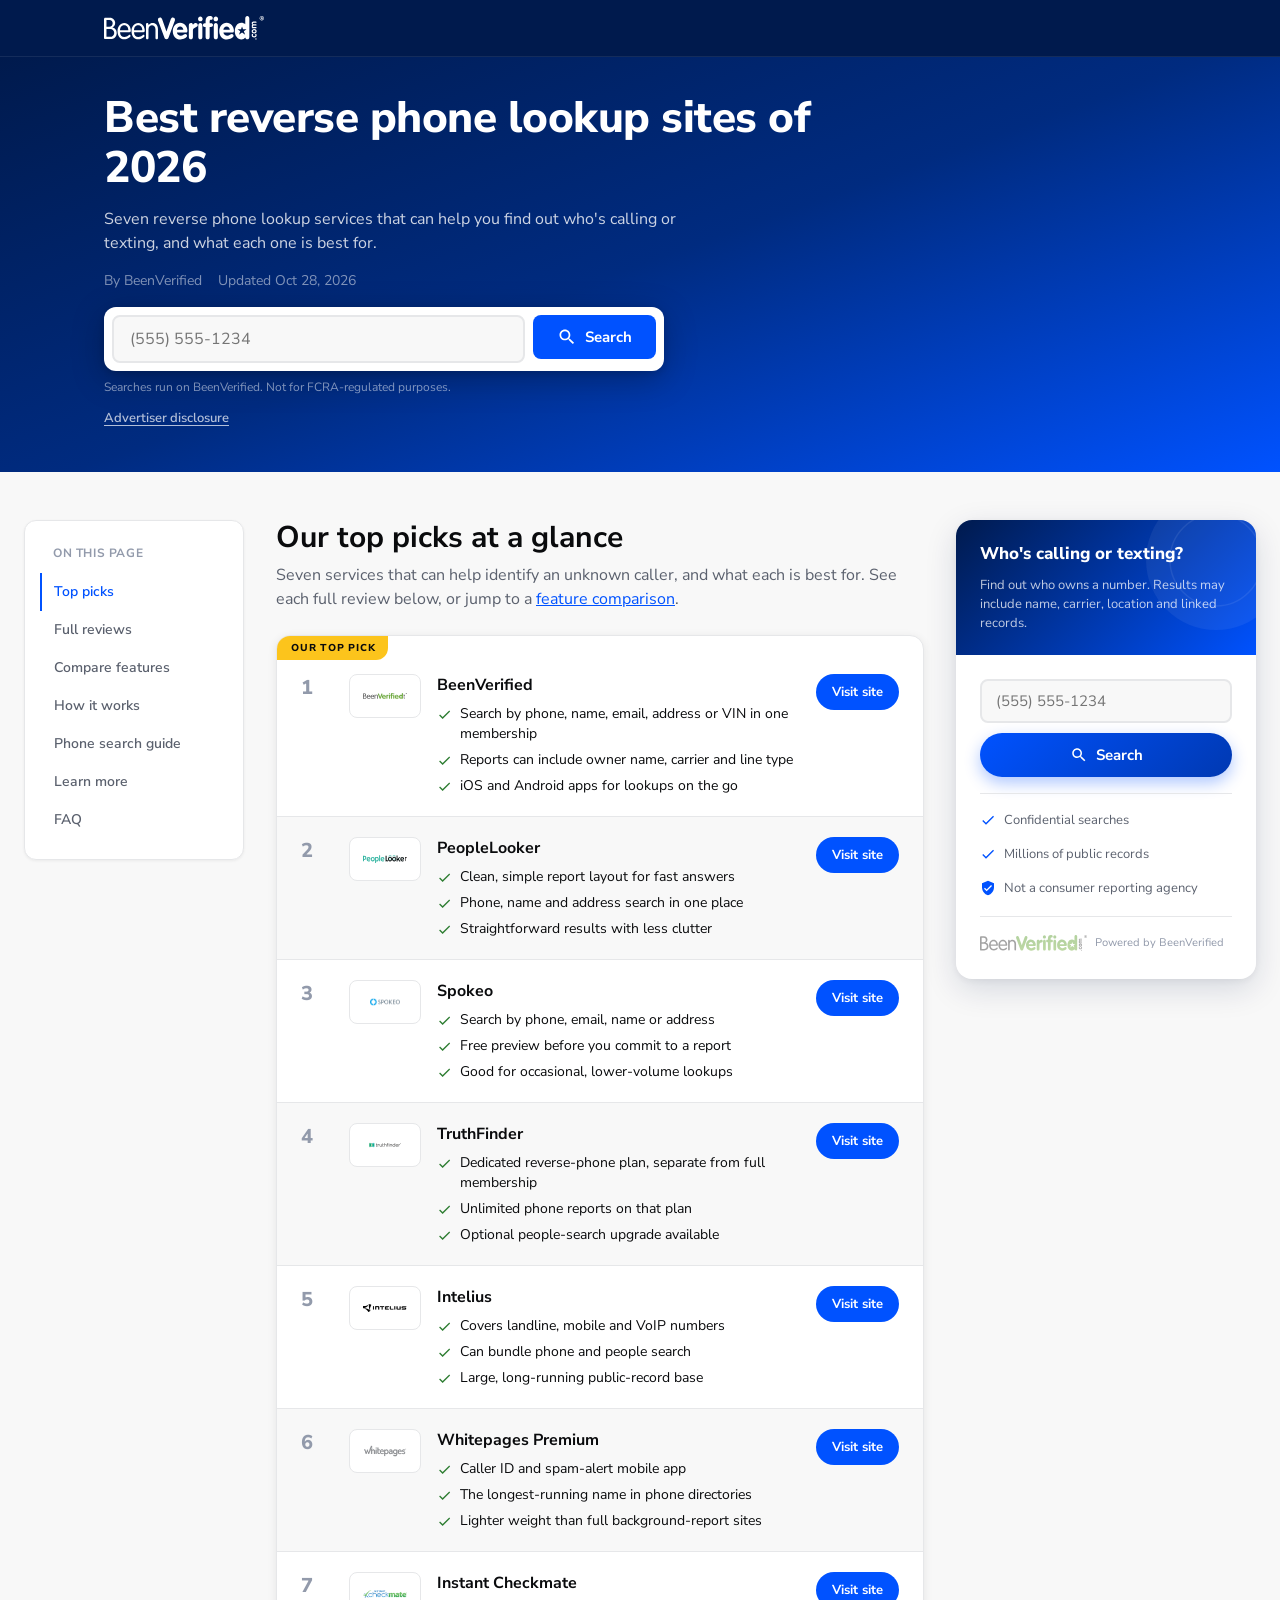
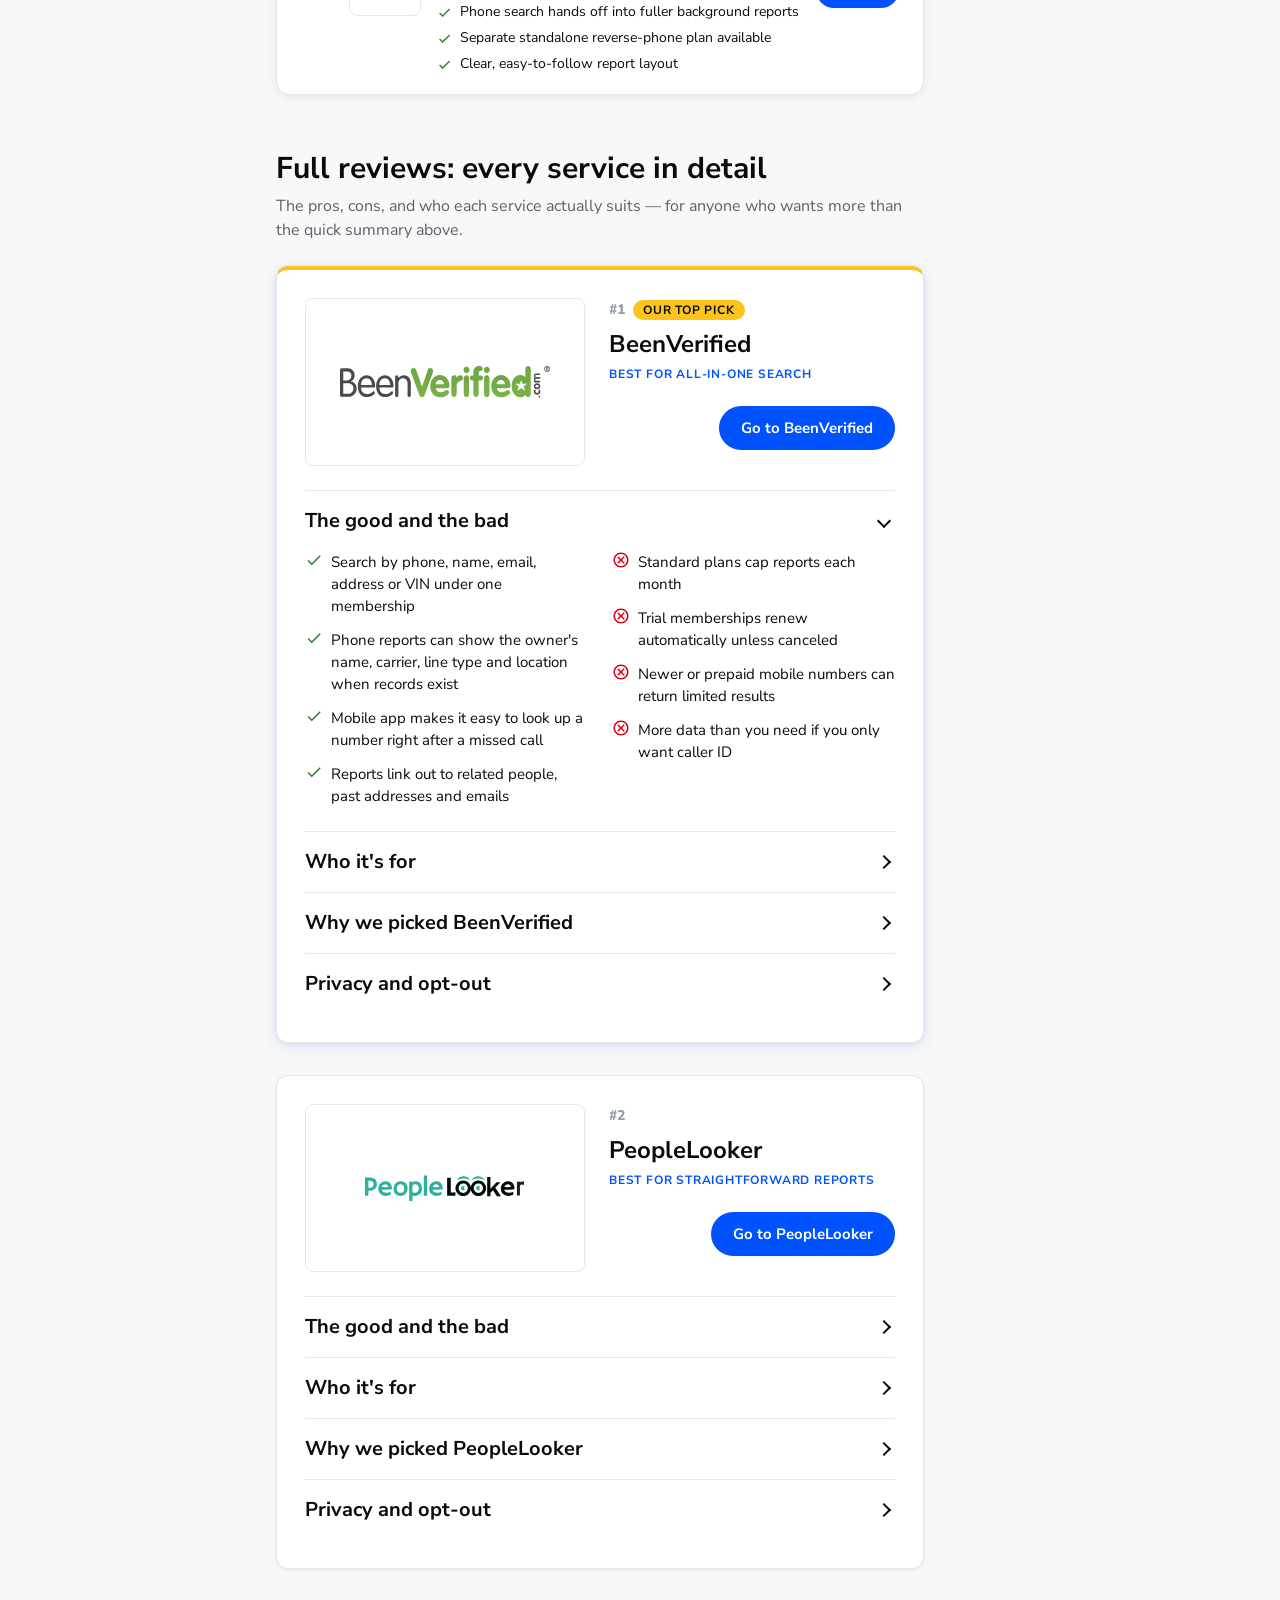
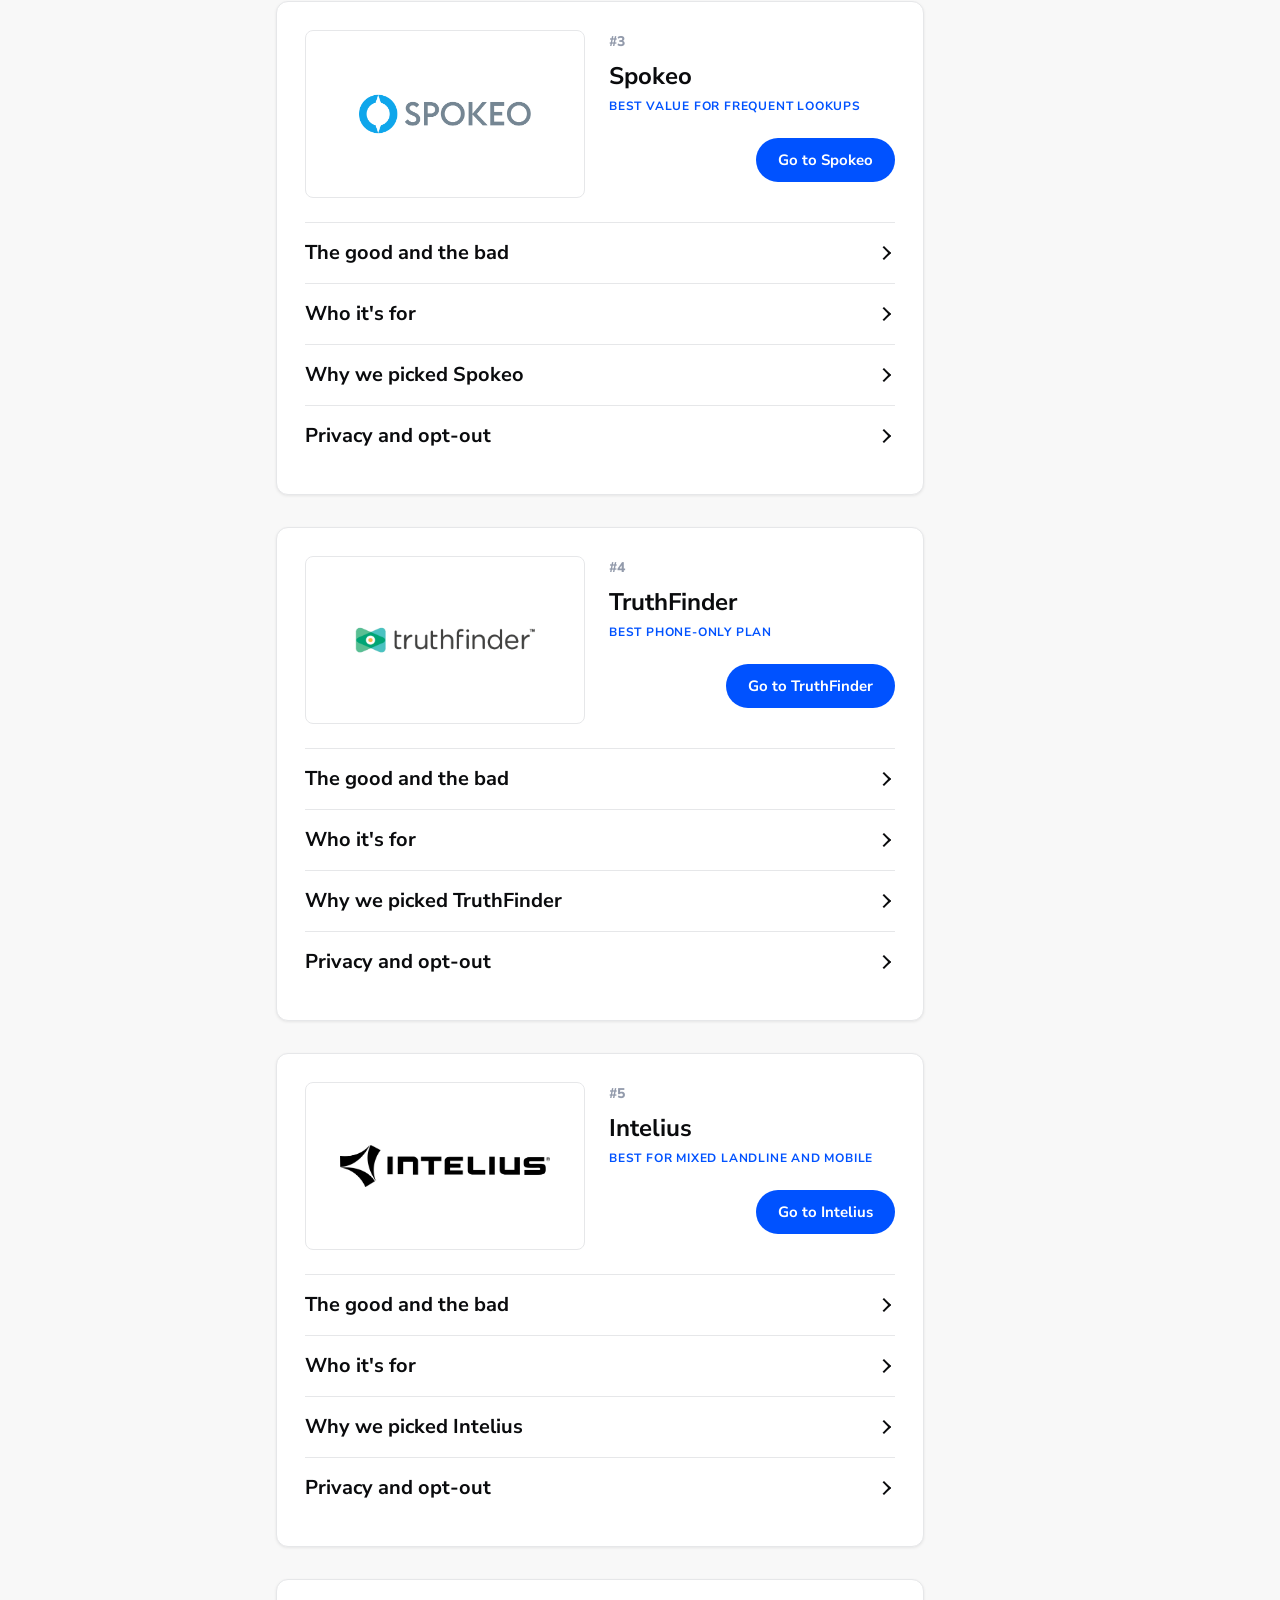
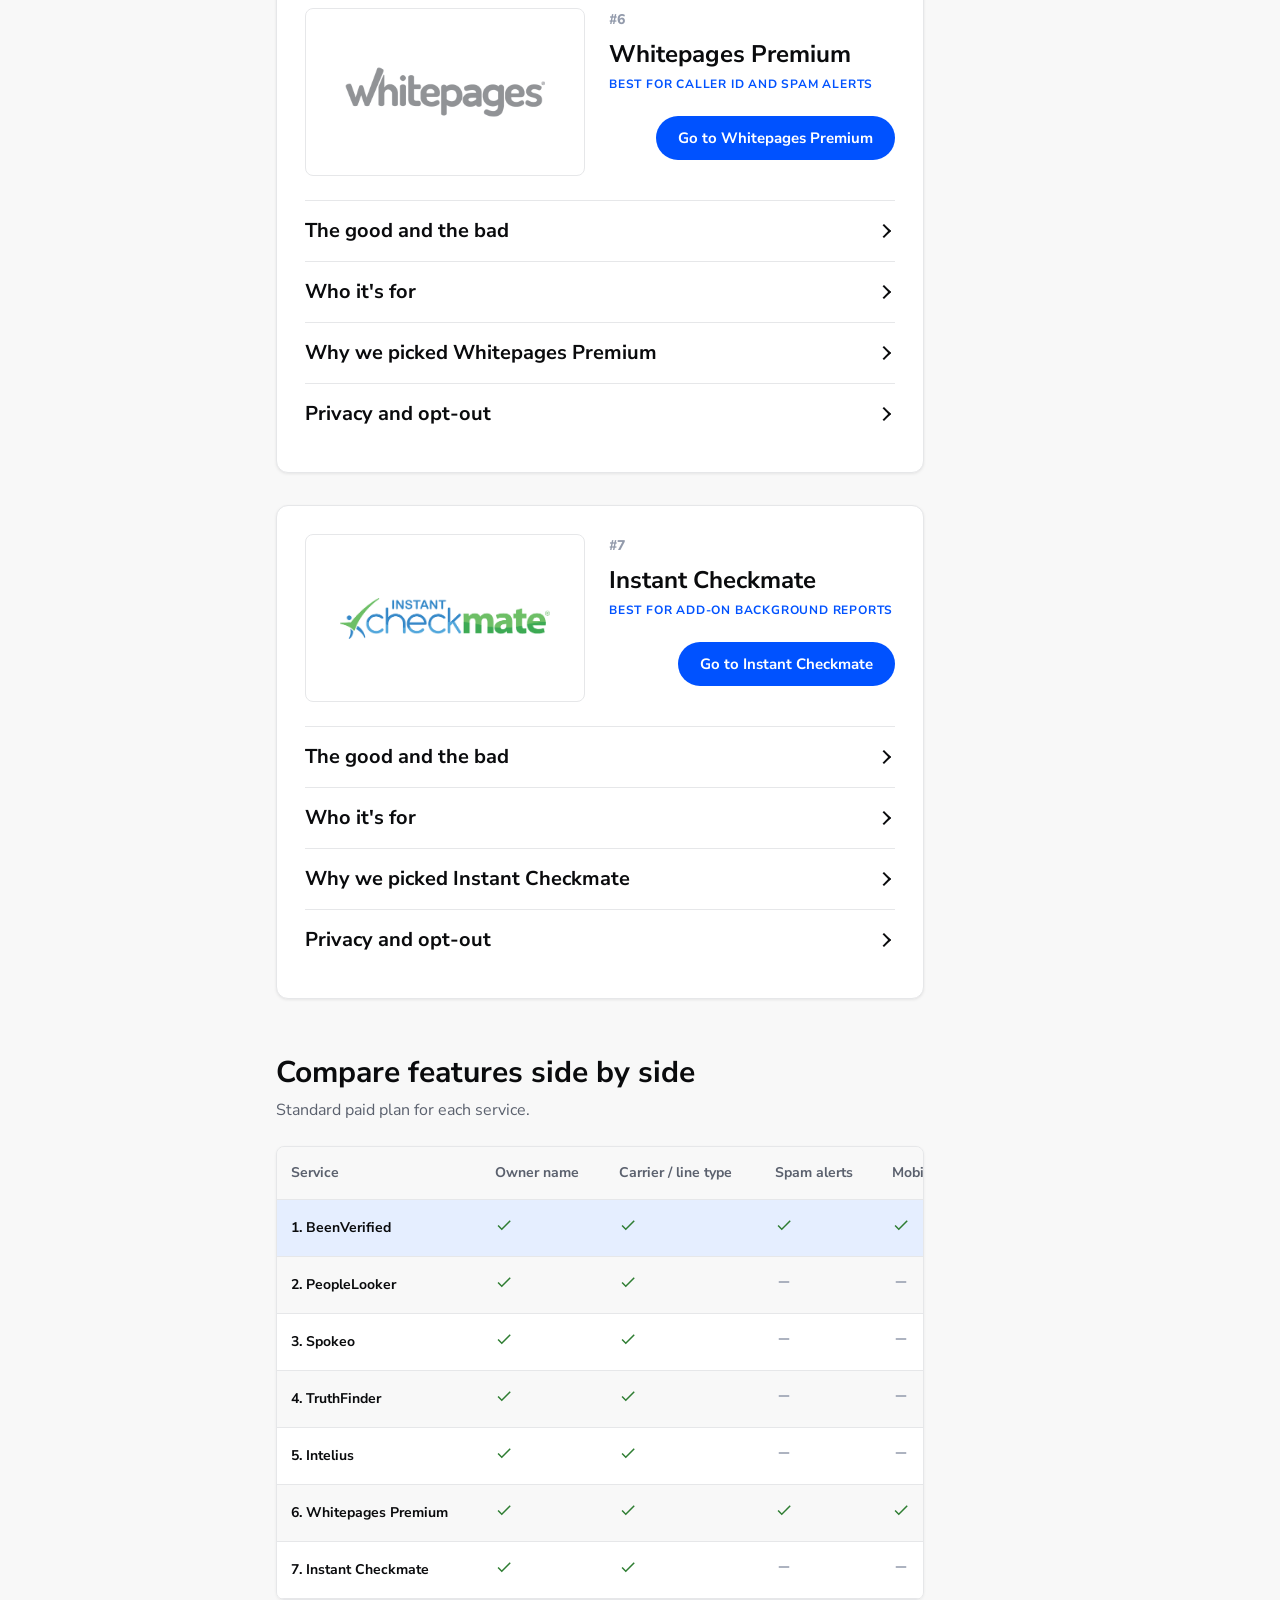
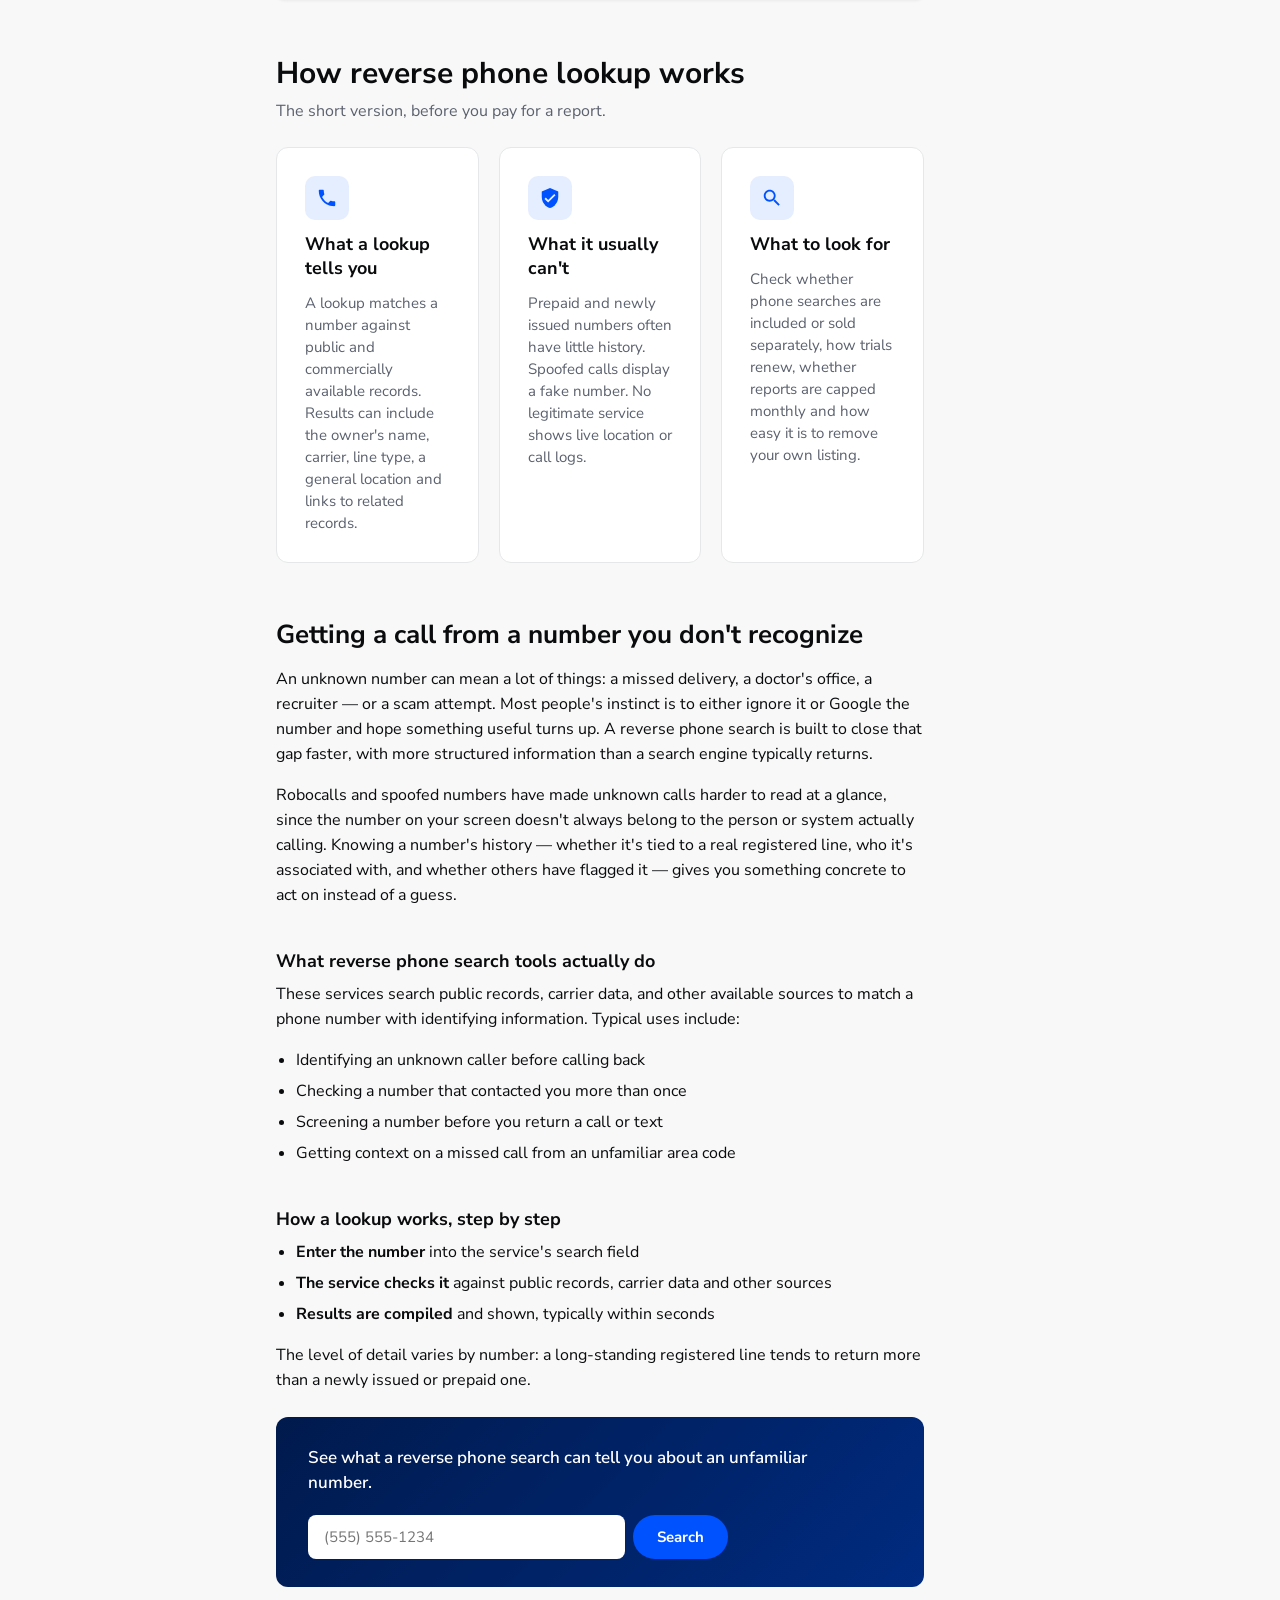
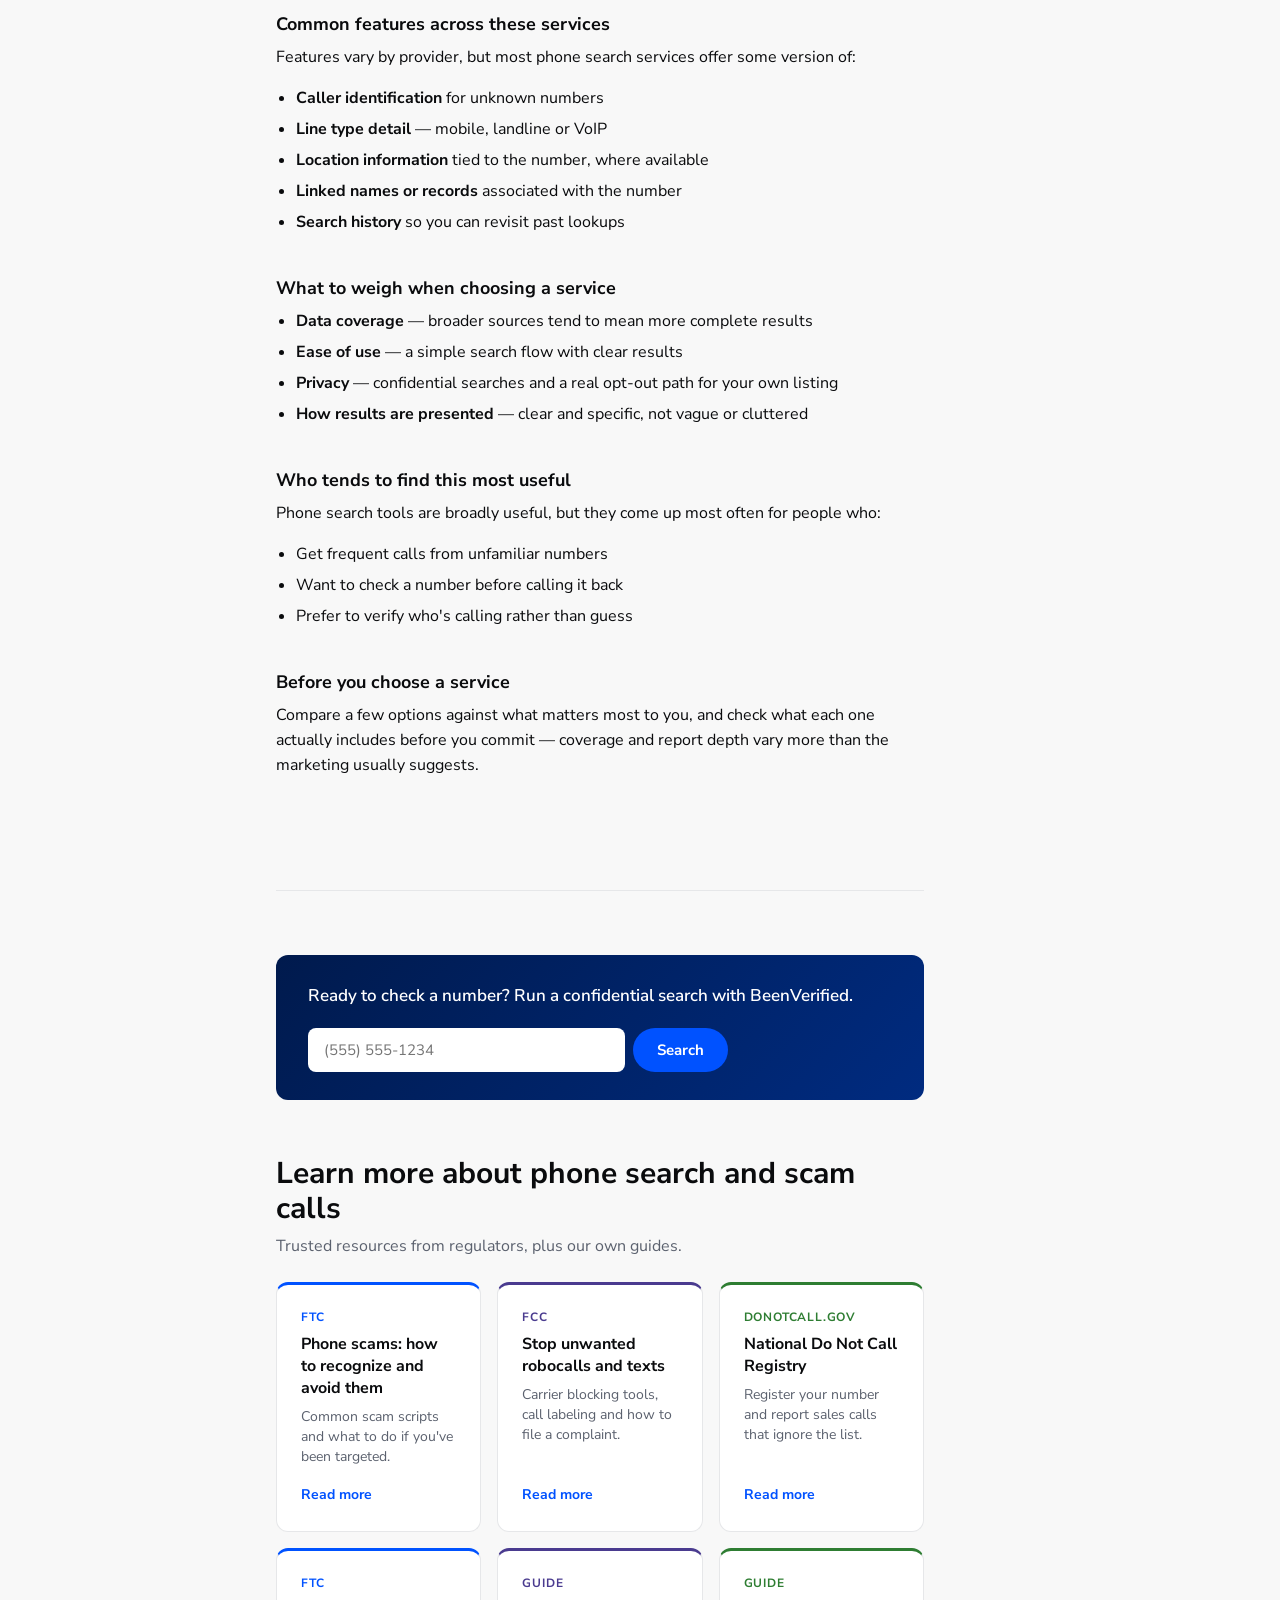
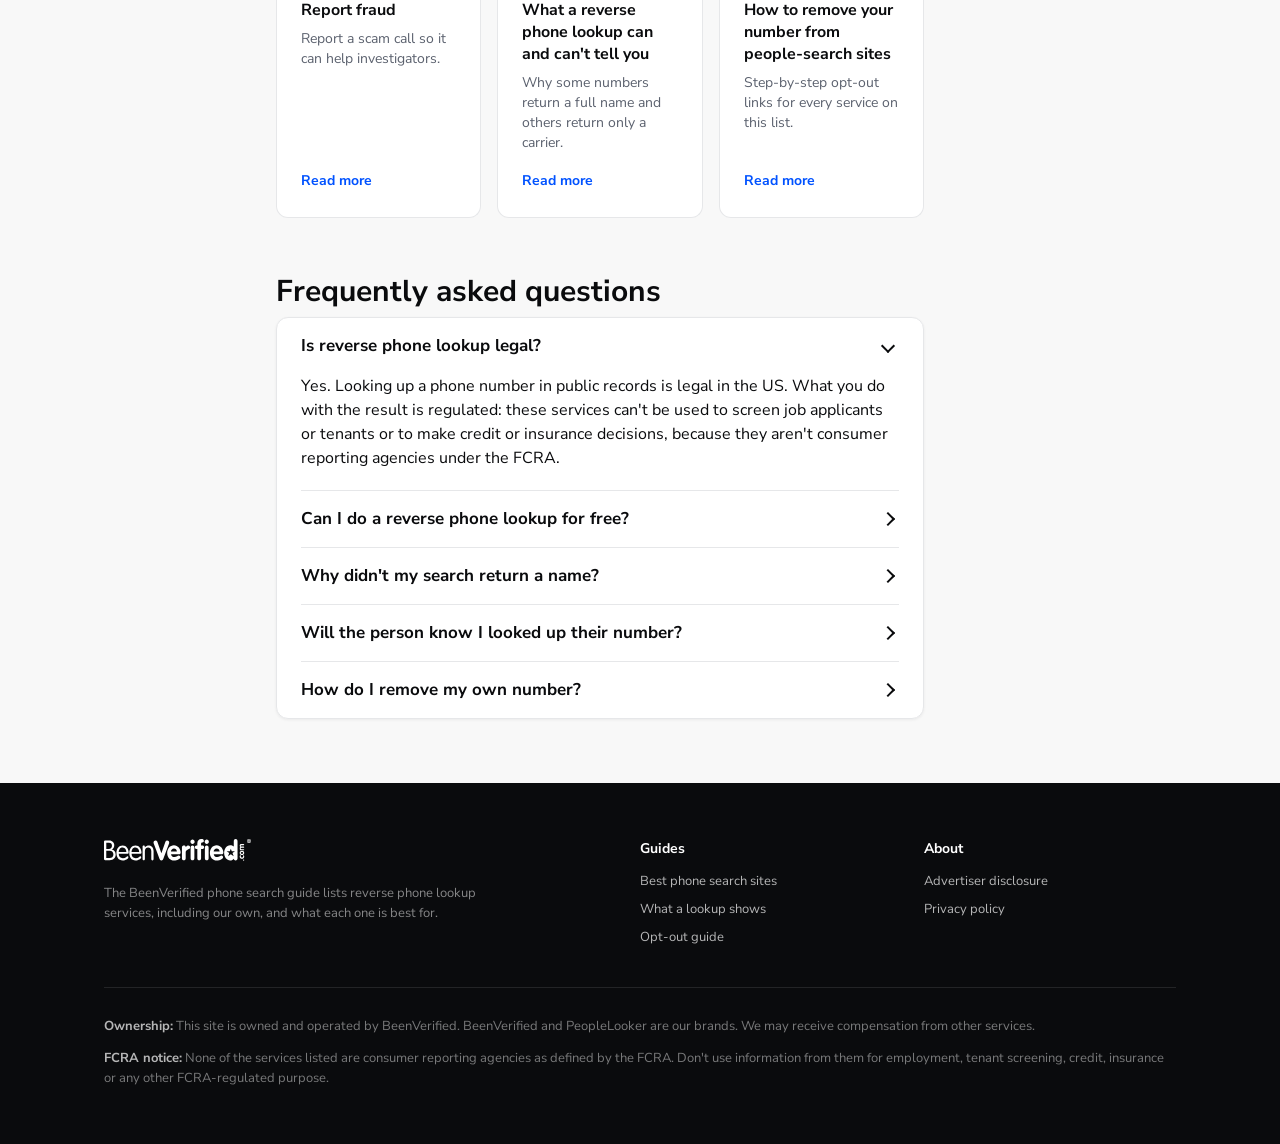
==== phone-search/index.html @ a7d6f23f "Add BeenVerified phone search comparison page Static page built from the design export: content in c" ====
<!doctype html>
<html lang="en">
<head>
<meta charset="utf-8">
<meta name="viewport" content="width=device-width, initial-scale=1">
<title>Best reverse phone lookup sites of 2026</title>
<meta name="description" content="Seven reverse phone lookup services that can help you find out who's calling or texting, and what each one is best for.">
<link rel="preconnect" href="https://fonts.googleapis.com">
<link rel="preconnect" href="https://fonts.gstatic.com" crossorigin>
<link href="https://fonts.googleapis.com/css2?family=Nunito+Sans:wght@400;600;700;800&amp;display=swap" rel="stylesheet">
<link rel="stylesheet" href="css/tokens.css">
<link rel="stylesheet" href="css/page.css">
</head>
<body>
<div id="top">

<header class="site-header">
  <div class="wrap site-header-in"><img class="site-logo" src="assets/beenverified.svg" alt="BeenVerified phone search guide"></div>
</header>

<section class="hero">
  <div class="wrap hero-in">
    <h1 class="h1">Best reverse phone lookup sites of 2026</h1>
    <p class="hero-sub">Seven reverse phone lookup services that can help you find out who's calling or texting, and what each one is best for.</p>
    <div class="byline"><span>By BeenVerified</span><span>Updated Oct 28, 2026</span></div>
    <div class="hero-search">
      
<form role="search" class="search search-hero" action="https://www.beenverified.com/lp/596a06/1/landing" method="get" target="_blank" rel="noopener">
  <label class="sr-only" for="phone">Phone number</label>
  <input id="phone" type="tel" inputmode="tel" placeholder="(555) 555-1234">
  <button type="submit" class="btn btn-search"><svg class="ic " width="20" height="20" viewBox="0 0 24 24" aria-hidden="true"><path d="M15.5 14h-.79l-.28-.27C15.41 12.59 16 11.11 16 9.5 16 5.91 13.09 3 9.5 3S3 5.91 3 9.5 5.91 16 9.5 16c1.61 0 3.09-.59 4.23-1.57l.27.28v.79l5 4.99L20.49 19l-4.99-5zm-6 0C7.01 14 5 11.99 5 9.5S7.01 5 9.5 5 14 7.01 14 9.5 11.99 14 9.5 14z"/></svg> Search</button>
</form>
      <p class="hero-note">Searches run on BeenVerified. Not for FCRA-regulated purposes.</p>
    </div>
    <details class="disc" id="disclosure">
      <summary class="disc-sum">Advertiser disclosure</summary>
      <div class="disc-body">This guide is published by BeenVerified. BeenVerified and PeopleLooker are our brands, so we have a financial interest in them. We may also earn a commission from other services listed. Our picks are editorial and based on publicly available information about each service.</div>
    </details>
  </div>
</section>

<nav aria-label="On this page" class="toc-horizontal">
  <div class="wrap toc-horizontal-in"><a href="#picks" class="tocnav-link" data-spy>Top picks</a><a href="#reviews" class="tocnav-link" data-spy>Reviews</a><a href="#compare" class="tocnav-link" data-spy>Compare</a><a href="#guide-what-it-shows" class="tocnav-link" data-spy>How it works</a><a href="#guide-opt-out" class="tocnav-link" data-spy>Guide</a><a href="#learn" class="tocnav-link" data-spy>Learn</a><a href="#faq" class="tocnav-link" data-spy>FAQ</a></div>
</nav>
<div class="sticky-cta">
  <div class="cta-in">
    <div class="cta-left"><svg class="ic cta-ic" width="18" height="18" viewBox="0 0 24 24" aria-hidden="true"><path d="M6.62 10.79c1.44 2.83 3.76 5.15 6.59 6.59l2.2-2.2c.27-.27.67-.36 1.02-.24 1.12.37 2.33.57 3.57.57.55 0 1 .45 1 1V20c0 .55-.45 1-1 1-9.39 0-17-7.61-17-17 0-.55.45-1 1-1h3.5c.55 0 1 .45 1 1 0 1.25.2 2.45.57 3.57.11.35.03.74-.25 1.02l-2.2 2.2z"/></svg><span class="cta-label">Know who's calling</span></div>
    <div class="cta-right">
      <span class="hide-sm cta-powered">Powered by BeenVerified</span>
      <a href="https://www.beenverified.com/lp/596a06/1/landing" target="_blank" rel="noopener" class="btn btn-cta"><svg class="ic " width="16" height="16" viewBox="0 0 24 24" aria-hidden="true"><path d="M15.5 14h-.79l-.28-.27C15.41 12.59 16 11.11 16 9.5 16 5.91 13.09 3 9.5 3S3 5.91 3 9.5 5.91 16 9.5 16c1.61 0 3.09-.59 4.23-1.57l.27.28v.79l5 4.99L20.49 19l-4.99-5zm-6 0C7.01 14 5 11.99 5 9.5S7.01 5 9.5 5 14 7.01 14 9.5 11.99 14 9.5 14z"/></svg> Search a number</a>
    </div>
  </div>
</div>
<nav aria-label="Table of contents" class="toc-mobile">
  <details>
    <summary>Table of contents<span class="chev" aria-hidden="true"></span></summary>
    <div class="toc-mobile-list"><a href="#picks" class="toc-mobile-link" data-spy>Top picks<span aria-hidden="true">&rarr;</span></a><a href="#reviews" class="toc-mobile-link" data-spy>Full reviews<span aria-hidden="true">&rarr;</span></a><a href="#compare" class="toc-mobile-link" data-spy>Compare features<span aria-hidden="true">&rarr;</span></a><a href="#guide-what-it-shows" class="toc-mobile-link" data-spy>How it works<span aria-hidden="true">&rarr;</span></a><a href="#guide-opt-out" class="toc-mobile-link" data-spy>Phone search guide<span aria-hidden="true">&rarr;</span></a><a href="#learn" class="toc-mobile-link" data-spy>Learn more<span aria-hidden="true">&rarr;</span></a><a href="#faq" class="toc-mobile-link" data-spy>FAQ<span aria-hidden="true">&rarr;</span></a></div>
  </details>
</nav>
<main class="content-grid">

<aside class="toc-col">
  <nav aria-label="Table of contents" class="toc-card">
    <span class="toc-card-title">On this page</span>
    <a href="#picks" class="toc-link" data-spy>Top picks</a><a href="#reviews" class="toc-link" data-spy>Full reviews</a><a href="#compare" class="toc-link" data-spy>Compare features</a><a href="#guide-what-it-shows" class="toc-link" data-spy>How it works</a><a href="#guide-opt-out" class="toc-link" data-spy>Phone search guide</a><a href="#learn" class="toc-link" data-spy>Learn more</a><a href="#faq" class="toc-link" data-spy>FAQ</a>
  </nav>
</aside>
<div class="main-col">

<section id="picks">
  <h2>Our top picks at a glance</h2>
  <p class="lede">Seven services that can help identify an unknown caller, and what each is best for. See each full review below, or jump to a <a href="#compare">feature comparison</a>.</p>
  <div class="picks">
      <div class="pick pick-first">
        <span class="pick-tag">Our top pick</span>
        <span class="pk-rank">1</span>
        <div class="pk-logo"><img src="assets/beenverified.svg" alt="BeenVerified"></div>
        <div class="pk-main">
          <span class="pk-name">BeenVerified</span>
          <ul class="pk-list"><li><svg class="ic ic-pro" width="15" height="15" viewBox="0 0 24 24" aria-hidden="true"><path d="M9 16.17 4.83 12l-1.42 1.41L9 19 21 7l-1.41-1.41z"/></svg><span>Search by phone, name, email, address or VIN in one membership</span></li><li><svg class="ic ic-pro" width="15" height="15" viewBox="0 0 24 24" aria-hidden="true"><path d="M9 16.17 4.83 12l-1.42 1.41L9 19 21 7l-1.41-1.41z"/></svg><span>Reports can include owner name, carrier and line type</span></li><li><svg class="ic ic-pro" width="15" height="15" viewBox="0 0 24 24" aria-hidden="true"><path d="M9 16.17 4.83 12l-1.42 1.41L9 19 21 7l-1.41-1.41z"/></svg><span>iOS and Android apps for lookups on the go</span></li></ul>
        </div>
        <div class="pk-cta"><a href="https://www.beenverified.com/lp/596a06/1/landing" target="_blank" rel="sponsored nofollow noopener" class="btn btn-sm">Visit site</a></div>
      </div>
      <div class="pick">
        
        <span class="pk-rank">2</span>
        <div class="pk-logo"><img src="assets/peoplelooker.svg" alt="PeopleLooker"></div>
        <div class="pk-main">
          <span class="pk-name">PeopleLooker</span>
          <ul class="pk-list"><li><svg class="ic ic-pro" width="15" height="15" viewBox="0 0 24 24" aria-hidden="true"><path d="M9 16.17 4.83 12l-1.42 1.41L9 19 21 7l-1.41-1.41z"/></svg><span>Clean, simple report layout for fast answers</span></li><li><svg class="ic ic-pro" width="15" height="15" viewBox="0 0 24 24" aria-hidden="true"><path d="M9 16.17 4.83 12l-1.42 1.41L9 19 21 7l-1.41-1.41z"/></svg><span>Phone, name and address search in one place</span></li><li><svg class="ic ic-pro" width="15" height="15" viewBox="0 0 24 24" aria-hidden="true"><path d="M9 16.17 4.83 12l-1.42 1.41L9 19 21 7l-1.41-1.41z"/></svg><span>Straightforward results with less clutter</span></li></ul>
        </div>
        <div class="pk-cta"><a href="https://www.peoplelooker.com" target="_blank" rel="sponsored nofollow noopener" class="btn btn-sm">Visit site</a></div>
      </div>
      <div class="pick">
        
        <span class="pk-rank">3</span>
        <div class="pk-logo"><img src="assets/spokeo.png" alt="Spokeo"></div>
        <div class="pk-main">
          <span class="pk-name">Spokeo</span>
          <ul class="pk-list"><li><svg class="ic ic-pro" width="15" height="15" viewBox="0 0 24 24" aria-hidden="true"><path d="M9 16.17 4.83 12l-1.42 1.41L9 19 21 7l-1.41-1.41z"/></svg><span>Search by phone, email, name or address</span></li><li><svg class="ic ic-pro" width="15" height="15" viewBox="0 0 24 24" aria-hidden="true"><path d="M9 16.17 4.83 12l-1.42 1.41L9 19 21 7l-1.41-1.41z"/></svg><span>Free preview before you commit to a report</span></li><li><svg class="ic ic-pro" width="15" height="15" viewBox="0 0 24 24" aria-hidden="true"><path d="M9 16.17 4.83 12l-1.42 1.41L9 19 21 7l-1.41-1.41z"/></svg><span>Good for occasional, lower-volume lookups</span></li></ul>
        </div>
        <div class="pk-cta"><a href="https://www.spokeo.com" target="_blank" rel="sponsored nofollow noopener" class="btn btn-sm">Visit site</a></div>
      </div>
      <div class="pick">
        
        <span class="pk-rank">4</span>
        <div class="pk-logo"><img src="assets/truthfinder.png" alt="TruthFinder"></div>
        <div class="pk-main">
          <span class="pk-name">TruthFinder</span>
          <ul class="pk-list"><li><svg class="ic ic-pro" width="15" height="15" viewBox="0 0 24 24" aria-hidden="true"><path d="M9 16.17 4.83 12l-1.42 1.41L9 19 21 7l-1.41-1.41z"/></svg><span>Dedicated reverse-phone plan, separate from full membership</span></li><li><svg class="ic ic-pro" width="15" height="15" viewBox="0 0 24 24" aria-hidden="true"><path d="M9 16.17 4.83 12l-1.42 1.41L9 19 21 7l-1.41-1.41z"/></svg><span>Unlimited phone reports on that plan</span></li><li><svg class="ic ic-pro" width="15" height="15" viewBox="0 0 24 24" aria-hidden="true"><path d="M9 16.17 4.83 12l-1.42 1.41L9 19 21 7l-1.41-1.41z"/></svg><span>Optional people-search upgrade available</span></li></ul>
        </div>
        <div class="pk-cta"><a href="https://www.truthfinder.com" target="_blank" rel="sponsored nofollow noopener" class="btn btn-sm">Visit site</a></div>
      </div>
      <div class="pick">
        
        <span class="pk-rank">5</span>
        <div class="pk-logo"><img src="assets/intelius.png" alt="Intelius"></div>
        <div class="pk-main">
          <span class="pk-name">Intelius</span>
          <ul class="pk-list"><li><svg class="ic ic-pro" width="15" height="15" viewBox="0 0 24 24" aria-hidden="true"><path d="M9 16.17 4.83 12l-1.42 1.41L9 19 21 7l-1.41-1.41z"/></svg><span>Covers landline, mobile and VoIP numbers</span></li><li><svg class="ic ic-pro" width="15" height="15" viewBox="0 0 24 24" aria-hidden="true"><path d="M9 16.17 4.83 12l-1.42 1.41L9 19 21 7l-1.41-1.41z"/></svg><span>Can bundle phone and people search</span></li><li><svg class="ic ic-pro" width="15" height="15" viewBox="0 0 24 24" aria-hidden="true"><path d="M9 16.17 4.83 12l-1.42 1.41L9 19 21 7l-1.41-1.41z"/></svg><span>Large, long-running public-record base</span></li></ul>
        </div>
        <div class="pk-cta"><a href="https://www.intelius.com" target="_blank" rel="sponsored nofollow noopener" class="btn btn-sm">Visit site</a></div>
      </div>
      <div class="pick">
        
        <span class="pk-rank">6</span>
        <div class="pk-logo"><img src="assets/whitepages.png" alt="Whitepages Premium"></div>
        <div class="pk-main">
          <span class="pk-name">Whitepages Premium</span>
          <ul class="pk-list"><li><svg class="ic ic-pro" width="15" height="15" viewBox="0 0 24 24" aria-hidden="true"><path d="M9 16.17 4.83 12l-1.42 1.41L9 19 21 7l-1.41-1.41z"/></svg><span>Caller ID and spam-alert mobile app</span></li><li><svg class="ic ic-pro" width="15" height="15" viewBox="0 0 24 24" aria-hidden="true"><path d="M9 16.17 4.83 12l-1.42 1.41L9 19 21 7l-1.41-1.41z"/></svg><span>The longest-running name in phone directories</span></li><li><svg class="ic ic-pro" width="15" height="15" viewBox="0 0 24 24" aria-hidden="true"><path d="M9 16.17 4.83 12l-1.42 1.41L9 19 21 7l-1.41-1.41z"/></svg><span>Lighter weight than full background-report sites</span></li></ul>
        </div>
        <div class="pk-cta"><a href="https://www.whitepages.com" target="_blank" rel="sponsored nofollow noopener" class="btn btn-sm">Visit site</a></div>
      </div>
      <div class="pick">
        
        <span class="pk-rank">7</span>
        <div class="pk-logo"><img src="assets/instant-checkmate.png" alt="Instant Checkmate"></div>
        <div class="pk-main">
          <span class="pk-name">Instant Checkmate</span>
          <ul class="pk-list"><li><svg class="ic ic-pro" width="15" height="15" viewBox="0 0 24 24" aria-hidden="true"><path d="M9 16.17 4.83 12l-1.42 1.41L9 19 21 7l-1.41-1.41z"/></svg><span>Phone search hands off into fuller background reports</span></li><li><svg class="ic ic-pro" width="15" height="15" viewBox="0 0 24 24" aria-hidden="true"><path d="M9 16.17 4.83 12l-1.42 1.41L9 19 21 7l-1.41-1.41z"/></svg><span>Separate standalone reverse-phone plan available</span></li><li><svg class="ic ic-pro" width="15" height="15" viewBox="0 0 24 24" aria-hidden="true"><path d="M9 16.17 4.83 12l-1.42 1.41L9 19 21 7l-1.41-1.41z"/></svg><span>Clear, easy-to-follow report layout</span></li></ul>
        </div>
        <div class="pk-cta"><a href="https://www.instantcheckmate.com" target="_blank" rel="sponsored nofollow noopener" class="btn btn-sm">Visit site</a></div>
      </div></div>
</section>

<section id="reviews">
  <h2>Full reviews: every service in detail</h2>
  <p class="lede">The pros, cons, and who each service actually suits — for anyone who wants more than the quick summary above.</p>
  <div class="cards">
    <article id="beenverified" class="pcard pcard-top">
      <div class="cardhead">
        <div class="card-logo"><img src="assets/beenverified.svg" alt="BeenVerified"></div>
        <div class="card-info">
          <div class="card-tags"><span class="card-rank">#1</span><span class="badge">Our top pick</span></div>
          <h3>BeenVerified</h3>
          <span class="overline">Best for all-in-one search</span>
          <div class="card-cta"><a href="https://www.beenverified.com/lp/596a06/1/landing" target="_blank" rel="sponsored nofollow noopener" class="btn btn-md">Go to BeenVerified</a></div>
        </div>
      </div>
      <details class="acc" open><summary class="acc-sum">The good and the bad<span class="chev" aria-hidden="true"></span></summary><div class="acc-body"><div class="pc"><ul aria-label="Pros"><li><svg class="ic ic-pro" width="18" height="18" viewBox="0 0 24 24" aria-hidden="true"><path d="M9 16.17 4.83 12l-1.42 1.41L9 19 21 7l-1.41-1.41z"/></svg><span>Search by phone, name, email, address or VIN under one membership</span></li><li><svg class="ic ic-pro" width="18" height="18" viewBox="0 0 24 24" aria-hidden="true"><path d="M9 16.17 4.83 12l-1.42 1.41L9 19 21 7l-1.41-1.41z"/></svg><span>Phone reports can show the owner's name, carrier, line type and location when records exist</span></li><li><svg class="ic ic-pro" width="18" height="18" viewBox="0 0 24 24" aria-hidden="true"><path d="M9 16.17 4.83 12l-1.42 1.41L9 19 21 7l-1.41-1.41z"/></svg><span>Mobile app makes it easy to look up a number right after a missed call</span></li><li><svg class="ic ic-pro" width="18" height="18" viewBox="0 0 24 24" aria-hidden="true"><path d="M9 16.17 4.83 12l-1.42 1.41L9 19 21 7l-1.41-1.41z"/></svg><span>Reports link out to related people, past addresses and emails</span></li></ul><ul aria-label="Cons"><li><svg class="ic ic-con" width="18" height="18" viewBox="0 0 24 24" aria-hidden="true"><path d="M12 2C6.47 2 2 6.47 2 12s4.47 10 10 10 10-4.47 10-10S17.53 2 12 2zm0 18c-4.41 0-8-3.59-8-8s3.59-8 8-8 8 3.59 8 8-3.59 8-8 8zm3.59-13L12 10.59 8.41 7 7 8.41 10.59 12 7 15.59 8.41 17 12 13.41 15.59 17 17 15.59 13.41 12 17 8.41z"/></svg><span>Standard plans cap reports each month</span></li><li><svg class="ic ic-con" width="18" height="18" viewBox="0 0 24 24" aria-hidden="true"><path d="M12 2C6.47 2 2 6.47 2 12s4.47 10 10 10 10-4.47 10-10S17.53 2 12 2zm0 18c-4.41 0-8-3.59-8-8s3.59-8 8-8 8 3.59 8 8-3.59 8-8 8zm3.59-13L12 10.59 8.41 7 7 8.41 10.59 12 7 15.59 8.41 17 12 13.41 15.59 17 17 15.59 13.41 12 17 8.41z"/></svg><span>Trial memberships renew automatically unless canceled</span></li><li><svg class="ic ic-con" width="18" height="18" viewBox="0 0 24 24" aria-hidden="true"><path d="M12 2C6.47 2 2 6.47 2 12s4.47 10 10 10 10-4.47 10-10S17.53 2 12 2zm0 18c-4.41 0-8-3.59-8-8s3.59-8 8-8 8 3.59 8 8-3.59 8-8 8zm3.59-13L12 10.59 8.41 7 7 8.41 10.59 12 7 15.59 8.41 17 12 13.41 15.59 17 17 15.59 13.41 12 17 8.41z"/></svg><span>Newer or prepaid mobile numbers can return limited results</span></li><li><svg class="ic ic-con" width="18" height="18" viewBox="0 0 24 24" aria-hidden="true"><path d="M12 2C6.47 2 2 6.47 2 12s4.47 10 10 10 10-4.47 10-10S17.53 2 12 2zm0 18c-4.41 0-8-3.59-8-8s3.59-8 8-8 8 3.59 8 8-3.59 8-8 8zm3.59-13L12 10.59 8.41 7 7 8.41 10.59 12 7 15.59 8.41 17 12 13.41 15.59 17 17 15.59 13.41 12 17 8.41z"/></svg><span>More data than you need if you only want caller ID</span></li></ul></div></div></details>
      <details class="acc"><summary class="acc-sum">Who it's for<span class="chev" aria-hidden="true"></span></summary><div class="acc-body"><p>People who get unknown calls regularly and want more than a name: past addresses, related contacts and social profiles tied to a number.</p></div></details>
      <details class="acc"><summary class="acc-sum">Why we picked BeenVerified<span class="chev" aria-hidden="true"></span></summary><div class="acc-body"><p>It covers landlines, mobile and VoIP numbers in one search, and the same membership unlocks people, email, address and vehicle searches, so one unknown number can lead to fuller context.</p></div></details>
      <details class="acc"><summary class="acc-sum">Privacy and opt-out<span class="chev" aria-hidden="true"></span></summary><div class="acc-body"><p>Searches are confidential: the person you look up isn't notified. Anyone can request removal of their own record through BeenVerified's opt-out page.</p></div></details>
    </article>
    <article id="peoplelooker" class="pcard">
      <div class="cardhead">
        <div class="card-logo"><img src="assets/peoplelooker.svg" alt="PeopleLooker"></div>
        <div class="card-info">
          <div class="card-tags"><span class="card-rank">#2</span></div>
          <h3>PeopleLooker</h3>
          <span class="overline">Best for straightforward reports</span>
          <div class="card-cta"><a href="https://www.peoplelooker.com" target="_blank" rel="sponsored nofollow noopener" class="btn btn-md">Go to PeopleLooker</a></div>
        </div>
      </div>
      <details class="acc"><summary class="acc-sum">The good and the bad<span class="chev" aria-hidden="true"></span></summary><div class="acc-body"><div class="pc"><ul aria-label="Pros"><li><svg class="ic ic-pro" width="18" height="18" viewBox="0 0 24 24" aria-hidden="true"><path d="M9 16.17 4.83 12l-1.42 1.41L9 19 21 7l-1.41-1.41z"/></svg><span>Clean, simple report layout that is easy to scan</span></li><li><svg class="ic ic-pro" width="18" height="18" viewBox="0 0 24 24" aria-hidden="true"><path d="M9 16.17 4.83 12l-1.42 1.41L9 19 21 7l-1.41-1.41z"/></svg><span>Phone, name and address searches in one place</span></li><li><svg class="ic ic-pro" width="18" height="18" viewBox="0 0 24 24" aria-hidden="true"><path d="M9 16.17 4.83 12l-1.42 1.41L9 19 21 7l-1.41-1.41z"/></svg><span>Fast results on most landline and mobile numbers</span></li></ul><ul aria-label="Cons"><li><svg class="ic ic-con" width="18" height="18" viewBox="0 0 24 24" aria-hidden="true"><path d="M12 2C6.47 2 2 6.47 2 12s4.47 10 10 10 10-4.47 10-10S17.53 2 12 2zm0 18c-4.41 0-8-3.59-8-8s3.59-8 8-8 8 3.59 8 8-3.59 8-8 8zm3.59-13L12 10.59 8.41 7 7 8.41 10.59 12 7 15.59 8.41 17 12 13.41 15.59 17 17 15.59 13.41 12 17 8.41z"/></svg><span>Full reports require a paid membership</span></li><li><svg class="ic ic-con" width="18" height="18" viewBox="0 0 24 24" aria-hidden="true"><path d="M12 2C6.47 2 2 6.47 2 12s4.47 10 10 10 10-4.47 10-10S17.53 2 12 2zm0 18c-4.41 0-8-3.59-8-8s3.59-8 8-8 8 3.59 8 8-3.59 8-8 8zm3.59-13L12 10.59 8.41 7 7 8.41 10.59 12 7 15.59 8.41 17 12 13.41 15.59 17 17 15.59 13.41 12 17 8.41z"/></svg><span>Fewer extras than larger platforms</span></li><li><svg class="ic ic-con" width="18" height="18" viewBox="0 0 24 24" aria-hidden="true"><path d="M12 2C6.47 2 2 6.47 2 12s4.47 10 10 10 10-4.47 10-10S17.53 2 12 2zm0 18c-4.41 0-8-3.59-8-8s3.59-8 8-8 8 3.59 8 8-3.59 8-8 8zm3.59-13L12 10.59 8.41 7 7 8.41 10.59 12 7 15.59 8.41 17 12 13.41 15.59 17 17 15.59 13.41 12 17 8.41z"/></svg><span>No standalone phone-only plan</span></li></ul></div></div></details>
      <details class="acc"><summary class="acc-sum">Who it's for<span class="chev" aria-hidden="true"></span></summary><div class="acc-body"><p>People who want a simple answer to who called, without a lot of extra report sections.</p></div></details>
      <details class="acc"><summary class="acc-sum">Why we picked PeopleLooker<span class="chev" aria-hidden="true"></span></summary><div class="acc-body"><p>Its reports are shorter and less cluttered than most competitors, which suits one-off lookups.</p></div></details>
      <details class="acc"><summary class="acc-sum">Privacy and opt-out<span class="chev" aria-hidden="true"></span></summary><div class="acc-body"><p>Searches are confidential. People can remove their own listing through the opt-out page.</p></div></details>
    </article>
    <article id="spokeo" class="pcard">
      <div class="cardhead">
        <div class="card-logo"><img src="assets/spokeo.png" alt="Spokeo"></div>
        <div class="card-info">
          <div class="card-tags"><span class="card-rank">#3</span></div>
          <h3>Spokeo</h3>
          <span class="overline">Best value for frequent lookups</span>
          <div class="card-cta"><a href="https://www.spokeo.com" target="_blank" rel="sponsored nofollow noopener" class="btn btn-md">Go to Spokeo</a></div>
        </div>
      </div>
      <details class="acc"><summary class="acc-sum">The good and the bad<span class="chev" aria-hidden="true"></span></summary><div class="acc-body"><div class="pc"><ul aria-label="Pros"><li><svg class="ic ic-pro" width="18" height="18" viewBox="0 0 24 24" aria-hidden="true"><path d="M9 16.17 4.83 12l-1.42 1.41L9 19 21 7l-1.41-1.41z"/></svg><span>Affordable membership, with multi-month discounts</span></li><li><svg class="ic ic-pro" width="18" height="18" viewBox="0 0 24 24" aria-hidden="true"><path d="M9 16.17 4.83 12l-1.42 1.41L9 19 21 7l-1.41-1.41z"/></svg><span>Search by phone, email, name or address</span></li><li><svg class="ic ic-pro" width="18" height="18" viewBox="0 0 24 24" aria-hidden="true"><path d="M9 16.17 4.83 12l-1.42 1.41L9 19 21 7l-1.41-1.41z"/></svg><span>Free search shows a basic preview before you pay</span></li></ul><ul aria-label="Cons"><li><svg class="ic ic-con" width="18" height="18" viewBox="0 0 24 24" aria-hidden="true"><path d="M12 2C6.47 2 2 6.47 2 12s4.47 10 10 10 10-4.47 10-10S17.53 2 12 2zm0 18c-4.41 0-8-3.59-8-8s3.59-8 8-8 8 3.59 8 8-3.59 8-8 8zm3.59-13L12 10.59 8.41 7 7 8.41 10.59 12 7 15.59 8.41 17 12 13.41 15.59 17 17 15.59 13.41 12 17 8.41z"/></svg><span>Reports are capped at a monthly limit</span></li><li><svg class="ic ic-con" width="18" height="18" viewBox="0 0 24 24" aria-hidden="true"><path d="M12 2C6.47 2 2 6.47 2 12s4.47 10 10 10 10-4.47 10-10S17.53 2 12 2zm0 18c-4.41 0-8-3.59-8-8s3.59-8 8-8 8 3.59 8 8-3.59 8-8 8zm3.59-13L12 10.59 8.41 7 7 8.41 10.59 12 7 15.59 8.41 17 12 13.41 15.59 17 17 15.59 13.41 12 17 8.41z"/></svg><span>PDF downloads require an add-on</span></li><li><svg class="ic ic-con" width="18" height="18" viewBox="0 0 24 24" aria-hidden="true"><path d="M12 2C6.47 2 2 6.47 2 12s4.47 10 10 10 10-4.47 10-10S17.53 2 12 2zm0 18c-4.41 0-8-3.59-8-8s3.59-8 8-8 8 3.59 8 8-3.59 8-8 8zm3.59-13L12 10.59 8.41 7 7 8.41 10.59 12 7 15.59 8.41 17 12 13.41 15.59 17 17 15.59 13.41 12 17 8.41z"/></svg><span>Results on newer mobile numbers can be thin</span></li></ul></div></div></details>
      <details class="acc"><summary class="acc-sum">Who it's for<span class="chev" aria-hidden="true"></span></summary><div class="acc-body"><p>Budget-minded people who check several numbers a month.</p></div></details>
      <details class="acc"><summary class="acc-sum">Why we picked Spokeo<span class="chev" aria-hidden="true"></span></summary><div class="acc-body"><p>It offers one of the most affordable full people-search memberships, and phone searches are included.</p></div></details>
      <details class="acc"><summary class="acc-sum">Privacy and opt-out<span class="chev" aria-hidden="true"></span></summary><div class="acc-body"><p>Searches are confidential. Spokeo offers an opt-out form for your own listing.</p></div></details>
    </article>
    <article id="truthfinder" class="pcard">
      <div class="cardhead">
        <div class="card-logo"><img src="assets/truthfinder.png" alt="TruthFinder"></div>
        <div class="card-info">
          <div class="card-tags"><span class="card-rank">#4</span></div>
          <h3>TruthFinder</h3>
          <span class="overline">Best phone-only plan</span>
          <div class="card-cta"><a href="https://www.truthfinder.com" target="_blank" rel="sponsored nofollow noopener" class="btn btn-md">Go to TruthFinder</a></div>
        </div>
      </div>
      <details class="acc"><summary class="acc-sum">The good and the bad<span class="chev" aria-hidden="true"></span></summary><div class="acc-body"><div class="pc"><ul aria-label="Pros"><li><svg class="ic ic-pro" width="18" height="18" viewBox="0 0 24 24" aria-hidden="true"><path d="M9 16.17 4.83 12l-1.42 1.41L9 19 21 7l-1.41-1.41z"/></svg><span>Dedicated reverse phone plan available separately from the full membership</span></li><li><svg class="ic ic-pro" width="18" height="18" viewBox="0 0 24 24" aria-hidden="true"><path d="M9 16.17 4.83 12l-1.42 1.41L9 19 21 7l-1.41-1.41z"/></svg><span>Unlimited phone reports on that plan</span></li><li><svg class="ic ic-pro" width="18" height="18" viewBox="0 0 24 24" aria-hidden="true"><path d="M9 16.17 4.83 12l-1.42 1.41L9 19 21 7l-1.41-1.41z"/></svg><span>Optional people-search upgrade if you need more</span></li></ul><ul aria-label="Cons"><li><svg class="ic ic-con" width="18" height="18" viewBox="0 0 24 24" aria-hidden="true"><path d="M12 2C6.47 2 2 6.47 2 12s4.47 10 10 10 10-4.47 10-10S17.53 2 12 2zm0 18c-4.41 0-8-3.59-8-8s3.59-8 8-8 8 3.59 8 8-3.59 8-8 8zm3.59-13L12 10.59 8.41 7 7 8.41 10.59 12 7 15.59 8.41 17 12 13.41 15.59 17 17 15.59 13.41 12 17 8.41z"/></svg><span>People search, email and PDFs are separate paid plans or add-ons</span></li><li><svg class="ic ic-con" width="18" height="18" viewBox="0 0 24 24" aria-hidden="true"><path d="M12 2C6.47 2 2 6.47 2 12s4.47 10 10 10 10-4.47 10-10S17.53 2 12 2zm0 18c-4.41 0-8-3.59-8-8s3.59-8 8-8 8 3.59 8 8-3.59 8-8 8zm3.59-13L12 10.59 8.41 7 7 8.41 10.59 12 7 15.59 8.41 17 12 13.41 15.59 17 17 15.59 13.41 12 17 8.41z"/></svg><span>Upsells appear throughout the search flow</span></li><li><svg class="ic ic-con" width="18" height="18" viewBox="0 0 24 24" aria-hidden="true"><path d="M12 2C6.47 2 2 6.47 2 12s4.47 10 10 10 10-4.47 10-10S17.53 2 12 2zm0 18c-4.41 0-8-3.59-8-8s3.59-8 8-8 8 3.59 8 8-3.59 8-8 8zm3.59-13L12 10.59 8.41 7 7 8.41 10.59 12 7 15.59 8.41 17 12 13.41 15.59 17 17 15.59 13.41 12 17 8.41z"/></svg><span>Phone plan does not include full background reports</span></li></ul></div></div></details>
      <details class="acc"><summary class="acc-sum">Who it's for<span class="chev" aria-hidden="true"></span></summary><div class="acc-body"><p>People who only want to identify callers and don't need full reports.</p></div></details>
      <details class="acc"><summary class="acc-sum">Why we picked TruthFinder<span class="chev" aria-hidden="true"></span></summary><div class="acc-body"><p>Its phone-only plan is the cheapest paid way to run unlimited reverse lookups in this list.</p></div></details>
      <details class="acc"><summary class="acc-sum">Privacy and opt-out<span class="chev" aria-hidden="true"></span></summary><div class="acc-body"><p>Searches are confidential. TruthFinder and its sister sites each need a separate opt-out request.</p></div></details>
    </article>
    <article id="intelius" class="pcard">
      <div class="cardhead">
        <div class="card-logo"><img src="assets/intelius.png" alt="Intelius"></div>
        <div class="card-info">
          <div class="card-tags"><span class="card-rank">#5</span></div>
          <h3>Intelius</h3>
          <span class="overline">Best for mixed landline and mobile</span>
          <div class="card-cta"><a href="https://www.intelius.com" target="_blank" rel="sponsored nofollow noopener" class="btn btn-md">Go to Intelius</a></div>
        </div>
      </div>
      <details class="acc"><summary class="acc-sum">The good and the bad<span class="chev" aria-hidden="true"></span></summary><div class="acc-body"><div class="pc"><ul aria-label="Pros"><li><svg class="ic ic-pro" width="18" height="18" viewBox="0 0 24 24" aria-hidden="true"><path d="M9 16.17 4.83 12l-1.42 1.41L9 19 21 7l-1.41-1.41z"/></svg><span>Covers landlines and mobile numbers</span></li><li><svg class="ic ic-pro" width="18" height="18" viewBox="0 0 24 24" aria-hidden="true"><path d="M9 16.17 4.83 12l-1.42 1.41L9 19 21 7l-1.41-1.41z"/></svg><span>Plans can be bundled by search type</span></li><li><svg class="ic ic-pro" width="18" height="18" viewBox="0 0 24 24" aria-hidden="true"><path d="M9 16.17 4.83 12l-1.42 1.41L9 19 21 7l-1.41-1.41z"/></svg><span>Long-running service with a large record base</span></li></ul><ul aria-label="Cons"><li><svg class="ic ic-con" width="18" height="18" viewBox="0 0 24 24" aria-hidden="true"><path d="M12 2C6.47 2 2 6.47 2 12s4.47 10 10 10 10-4.47 10-10S17.53 2 12 2zm0 18c-4.41 0-8-3.59-8-8s3.59-8 8-8 8 3.59 8 8-3.59 8-8 8zm3.59-13L12 10.59 8.41 7 7 8.41 10.59 12 7 15.59 8.41 17 12 13.41 15.59 17 17 15.59 13.41 12 17 8.41z"/></svg><span>Plan tiers are confusing to compare</span></li><li><svg class="ic ic-con" width="18" height="18" viewBox="0 0 24 24" aria-hidden="true"><path d="M12 2C6.47 2 2 6.47 2 12s4.47 10 10 10 10-4.47 10-10S17.53 2 12 2zm0 18c-4.41 0-8-3.59-8-8s3.59-8 8-8 8 3.59 8 8-3.59 8-8 8zm3.59-13L12 10.59 8.41 7 7 8.41 10.59 12 7 15.59 8.41 17 12 13.41 15.59 17 17 15.59 13.41 12 17 8.41z"/></svg><span>More expensive than most picks</span></li><li><svg class="ic ic-con" width="18" height="18" viewBox="0 0 24 24" aria-hidden="true"><path d="M12 2C6.47 2 2 6.47 2 12s4.47 10 10 10 10-4.47 10-10S17.53 2 12 2zm0 18c-4.41 0-8-3.59-8-8s3.59-8 8-8 8 3.59 8 8-3.59 8-8 8zm3.59-13L12 10.59 8.41 7 7 8.41 10.59 12 7 15.59 8.41 17 12 13.41 15.59 17 17 15.59 13.41 12 17 8.41z"/></svg><span>PDF downloads require an add-on</span></li></ul></div></div></details>
      <details class="acc"><summary class="acc-sum">Who it's for<span class="chev" aria-hidden="true"></span></summary><div class="acc-body"><p>People who need both phone and address lookups in one plan.</p></div></details>
      <details class="acc"><summary class="acc-sum">Why we picked Intelius<span class="chev" aria-hidden="true"></span></summary><div class="acc-body"><p>It pairs reverse phone with people search in a single tier, useful when a number leads to an address you also need to check.</p></div></details>
      <details class="acc"><summary class="acc-sum">Privacy and opt-out<span class="chev" aria-hidden="true"></span></summary><div class="acc-body"><p>Searches are confidential. Intelius offers an opt-out process for your own record.</p></div></details>
    </article>
    <article id="whitepages" class="pcard">
      <div class="cardhead">
        <div class="card-logo"><img src="assets/whitepages.png" alt="Whitepages Premium"></div>
        <div class="card-info">
          <div class="card-tags"><span class="card-rank">#6</span></div>
          <h3>Whitepages Premium</h3>
          <span class="overline">Best for caller ID and spam alerts</span>
          <div class="card-cta"><a href="https://www.whitepages.com" target="_blank" rel="sponsored nofollow noopener" class="btn btn-md">Go to Whitepages Premium</a></div>
        </div>
      </div>
      <details class="acc"><summary class="acc-sum">The good and the bad<span class="chev" aria-hidden="true"></span></summary><div class="acc-body"><div class="pc"><ul aria-label="Pros"><li><svg class="ic ic-pro" width="18" height="18" viewBox="0 0 24 24" aria-hidden="true"><path d="M9 16.17 4.83 12l-1.42 1.41L9 19 21 7l-1.41-1.41z"/></svg><span>The longest-running name in phone directories</span></li><li><svg class="ic ic-pro" width="18" height="18" viewBox="0 0 24 24" aria-hidden="true"><path d="M9 16.17 4.83 12l-1.42 1.41L9 19 21 7l-1.41-1.41z"/></svg><span>Caller ID and spam-alert app</span></li><li><svg class="ic ic-pro" width="18" height="18" viewBox="0 0 24 24" aria-hidden="true"><path d="M9 16.17 4.83 12l-1.42 1.41L9 19 21 7l-1.41-1.41z"/></svg><span>Easy to get started with Premium</span></li></ul><ul aria-label="Cons"><li><svg class="ic ic-con" width="18" height="18" viewBox="0 0 24 24" aria-hidden="true"><path d="M12 2C6.47 2 2 6.47 2 12s4.47 10 10 10 10-4.47 10-10S17.53 2 12 2zm0 18c-4.41 0-8-3.59-8-8s3.59-8 8-8 8 3.59 8 8-3.59 8-8 8zm3.59-13L12 10.59 8.41 7 7 8.41 10.59 12 7 15.59 8.41 17 12 13.41 15.59 17 17 15.59 13.41 12 17 8.41z"/></svg><span>Free results are very limited</span></li><li><svg class="ic ic-con" width="18" height="18" viewBox="0 0 24 24" aria-hidden="true"><path d="M12 2C6.47 2 2 6.47 2 12s4.47 10 10 10 10-4.47 10-10S17.53 2 12 2zm0 18c-4.41 0-8-3.59-8-8s3.59-8 8-8 8 3.59 8 8-3.59 8-8 8zm3.59-13L12 10.59 8.41 7 7 8.41 10.59 12 7 15.59 8.41 17 12 13.41 15.59 17 17 15.59 13.41 12 17 8.41z"/></svg><span>Background-style data requires an upgrade</span></li><li><svg class="ic ic-con" width="18" height="18" viewBox="0 0 24 24" aria-hidden="true"><path d="M12 2C6.47 2 2 6.47 2 12s4.47 10 10 10 10-4.47 10-10S17.53 2 12 2zm0 18c-4.41 0-8-3.59-8-8s3.59-8 8-8 8 3.59 8 8-3.59 8-8 8zm3.59-13L12 10.59 8.41 7 7 8.41 10.59 12 7 15.59 8.41 17 12 13.41 15.59 17 17 15.59 13.41 12 17 8.41z"/></svg><span>Less depth than full people-search sites</span></li></ul></div></div></details>
      <details class="acc"><summary class="acc-sum">Who it's for<span class="chev" aria-hidden="true"></span></summary><div class="acc-body"><p>People who mainly want to screen calls as they come in.</p></div></details>
      <details class="acc"><summary class="acc-sum">Why we picked Whitepages Premium<span class="chev" aria-hidden="true"></span></summary><div class="acc-body"><p>Its app-first caller ID and spam warnings are the most practical option for blocking unwanted calls in real time.</p></div></details>
      <details class="acc"><summary class="acc-sum">Privacy and opt-out<span class="chev" aria-hidden="true"></span></summary><div class="acc-body"><p>Whitepages lets people suppress their own listing.</p></div></details>
    </article>
    <article id="instantcheckmate" class="pcard">
      <div class="cardhead">
        <div class="card-logo"><img src="assets/instant-checkmate.png" alt="Instant Checkmate"></div>
        <div class="card-info">
          <div class="card-tags"><span class="card-rank">#7</span></div>
          <h3>Instant Checkmate</h3>
          <span class="overline">Best for add-on background reports</span>
          <div class="card-cta"><a href="https://www.instantcheckmate.com" target="_blank" rel="sponsored nofollow noopener" class="btn btn-md">Go to Instant Checkmate</a></div>
        </div>
      </div>
      <details class="acc"><summary class="acc-sum">The good and the bad<span class="chev" aria-hidden="true"></span></summary><div class="acc-body"><div class="pc"><ul aria-label="Pros"><li><svg class="ic ic-pro" width="18" height="18" viewBox="0 0 24 24" aria-hidden="true"><path d="M9 16.17 4.83 12l-1.42 1.41L9 19 21 7l-1.41-1.41z"/></svg><span>Detailed people reports alongside phone search</span></li><li><svg class="ic ic-pro" width="18" height="18" viewBox="0 0 24 24" aria-hidden="true"><path d="M9 16.17 4.83 12l-1.42 1.41L9 19 21 7l-1.41-1.41z"/></svg><span>Separate standalone phone plan</span></li><li><svg class="ic ic-pro" width="18" height="18" viewBox="0 0 24 24" aria-hidden="true"><path d="M9 16.17 4.83 12l-1.42 1.41L9 19 21 7l-1.41-1.41z"/></svg><span>Clear report layout</span></li></ul><ul aria-label="Cons"><li><svg class="ic ic-con" width="18" height="18" viewBox="0 0 24 24" aria-hidden="true"><path d="M12 2C6.47 2 2 6.47 2 12s4.47 10 10 10 10-4.47 10-10S17.53 2 12 2zm0 18c-4.41 0-8-3.59-8-8s3.59-8 8-8 8 3.59 8 8-3.59 8-8 8zm3.59-13L12 10.59 8.41 7 7 8.41 10.59 12 7 15.59 8.41 17 12 13.41 15.59 17 17 15.59 13.41 12 17 8.41z"/></svg><span>Among the most expensive full memberships</span></li><li><svg class="ic ic-con" width="18" height="18" viewBox="0 0 24 24" aria-hidden="true"><path d="M12 2C6.47 2 2 6.47 2 12s4.47 10 10 10 10-4.47 10-10S17.53 2 12 2zm0 18c-4.41 0-8-3.59-8-8s3.59-8 8-8 8 3.59 8 8-3.59 8-8 8zm3.59-13L12 10.59 8.41 7 7 8.41 10.59 12 7 15.59 8.41 17 12 13.41 15.59 17 17 15.59 13.41 12 17 8.41z"/></svg><span>Premium reports are a separate purchase</span></li><li><svg class="ic ic-con" width="18" height="18" viewBox="0 0 24 24" aria-hidden="true"><path d="M12 2C6.47 2 2 6.47 2 12s4.47 10 10 10 10-4.47 10-10S17.53 2 12 2zm0 18c-4.41 0-8-3.59-8-8s3.59-8 8-8 8 3.59 8 8-3.59 8-8 8zm3.59-13L12 10.59 8.41 7 7 8.41 10.59 12 7 15.59 8.41 17 12 13.41 15.59 17 17 15.59 13.41 12 17 8.41z"/></svg><span>Phone plan is separate from the full membership</span></li></ul></div></div></details>
      <details class="acc"><summary class="acc-sum">Who it's for<span class="chev" aria-hidden="true"></span></summary><div class="acc-body"><p>People who expect a phone lookup to turn into a fuller look at someone's public records.</p></div></details>
      <details class="acc"><summary class="acc-sum">Why we picked Instant Checkmate<span class="chev" aria-hidden="true"></span></summary><div class="acc-body"><p>Its phone search hands off cleanly into longer reports when one number isn't enough context.</p></div></details>
      <details class="acc"><summary class="acc-sum">Privacy and opt-out<span class="chev" aria-hidden="true"></span></summary><div class="acc-body"><p>Searches are confidential. Opt-outs are handled separately from sister sites.</p></div></details>
    </article></div>
</section>

<section id="compare">
  <h2>Compare features side by side</h2>
  <p class="lede">Standard paid plan for each service.</p>
  <div class="table-wrap">
    <table>
      <thead><tr><th scope="col">Service</th><th scope="col">Owner name</th><th scope="col">Carrier / line type</th><th scope="col">Spam alerts</th><th scope="col">Mobile app</th><th scope="col">Phone-only plan</th></tr></thead>
      <tbody><tr class="row-top"><th scope="row">1. BeenVerified</th><td><svg class="ic ic-pro" width="18" height="18" viewBox="0 0 24 24" role="img" aria-label="Yes"><path d="M9 16.17 4.83 12l-1.42 1.41L9 19 21 7l-1.41-1.41z"/></svg></td><td><svg class="ic ic-pro" width="18" height="18" viewBox="0 0 24 24" role="img" aria-label="Yes"><path d="M9 16.17 4.83 12l-1.42 1.41L9 19 21 7l-1.41-1.41z"/></svg></td><td><svg class="ic ic-pro" width="18" height="18" viewBox="0 0 24 24" role="img" aria-label="Yes"><path d="M9 16.17 4.83 12l-1.42 1.41L9 19 21 7l-1.41-1.41z"/></svg></td><td><svg class="ic ic-pro" width="18" height="18" viewBox="0 0 24 24" role="img" aria-label="Yes"><path d="M9 16.17 4.83 12l-1.42 1.41L9 19 21 7l-1.41-1.41z"/></svg></td><td><svg class="ic ic-no" width="18" height="18" viewBox="0 0 24 24" role="img" aria-label="No"><path d="M19 13H5v-2h14v2z"/></svg></td></tr><tr><th scope="row">2. PeopleLooker</th><td><svg class="ic ic-pro" width="18" height="18" viewBox="0 0 24 24" role="img" aria-label="Yes"><path d="M9 16.17 4.83 12l-1.42 1.41L9 19 21 7l-1.41-1.41z"/></svg></td><td><svg class="ic ic-pro" width="18" height="18" viewBox="0 0 24 24" role="img" aria-label="Yes"><path d="M9 16.17 4.83 12l-1.42 1.41L9 19 21 7l-1.41-1.41z"/></svg></td><td><svg class="ic ic-no" width="18" height="18" viewBox="0 0 24 24" role="img" aria-label="No"><path d="M19 13H5v-2h14v2z"/></svg></td><td><svg class="ic ic-no" width="18" height="18" viewBox="0 0 24 24" role="img" aria-label="No"><path d="M19 13H5v-2h14v2z"/></svg></td><td><svg class="ic ic-no" width="18" height="18" viewBox="0 0 24 24" role="img" aria-label="No"><path d="M19 13H5v-2h14v2z"/></svg></td></tr><tr><th scope="row">3. Spokeo</th><td><svg class="ic ic-pro" width="18" height="18" viewBox="0 0 24 24" role="img" aria-label="Yes"><path d="M9 16.17 4.83 12l-1.42 1.41L9 19 21 7l-1.41-1.41z"/></svg></td><td><svg class="ic ic-pro" width="18" height="18" viewBox="0 0 24 24" role="img" aria-label="Yes"><path d="M9 16.17 4.83 12l-1.42 1.41L9 19 21 7l-1.41-1.41z"/></svg></td><td><svg class="ic ic-no" width="18" height="18" viewBox="0 0 24 24" role="img" aria-label="No"><path d="M19 13H5v-2h14v2z"/></svg></td><td><svg class="ic ic-no" width="18" height="18" viewBox="0 0 24 24" role="img" aria-label="No"><path d="M19 13H5v-2h14v2z"/></svg></td><td><svg class="ic ic-no" width="18" height="18" viewBox="0 0 24 24" role="img" aria-label="No"><path d="M19 13H5v-2h14v2z"/></svg></td></tr><tr><th scope="row">4. TruthFinder</th><td><svg class="ic ic-pro" width="18" height="18" viewBox="0 0 24 24" role="img" aria-label="Yes"><path d="M9 16.17 4.83 12l-1.42 1.41L9 19 21 7l-1.41-1.41z"/></svg></td><td><svg class="ic ic-pro" width="18" height="18" viewBox="0 0 24 24" role="img" aria-label="Yes"><path d="M9 16.17 4.83 12l-1.42 1.41L9 19 21 7l-1.41-1.41z"/></svg></td><td><svg class="ic ic-no" width="18" height="18" viewBox="0 0 24 24" role="img" aria-label="No"><path d="M19 13H5v-2h14v2z"/></svg></td><td><svg class="ic ic-no" width="18" height="18" viewBox="0 0 24 24" role="img" aria-label="No"><path d="M19 13H5v-2h14v2z"/></svg></td><td><svg class="ic ic-pro" width="18" height="18" viewBox="0 0 24 24" role="img" aria-label="Yes"><path d="M9 16.17 4.83 12l-1.42 1.41L9 19 21 7l-1.41-1.41z"/></svg></td></tr><tr><th scope="row">5. Intelius</th><td><svg class="ic ic-pro" width="18" height="18" viewBox="0 0 24 24" role="img" aria-label="Yes"><path d="M9 16.17 4.83 12l-1.42 1.41L9 19 21 7l-1.41-1.41z"/></svg></td><td><svg class="ic ic-pro" width="18" height="18" viewBox="0 0 24 24" role="img" aria-label="Yes"><path d="M9 16.17 4.83 12l-1.42 1.41L9 19 21 7l-1.41-1.41z"/></svg></td><td><svg class="ic ic-no" width="18" height="18" viewBox="0 0 24 24" role="img" aria-label="No"><path d="M19 13H5v-2h14v2z"/></svg></td><td><svg class="ic ic-no" width="18" height="18" viewBox="0 0 24 24" role="img" aria-label="No"><path d="M19 13H5v-2h14v2z"/></svg></td><td><svg class="ic ic-no" width="18" height="18" viewBox="0 0 24 24" role="img" aria-label="No"><path d="M19 13H5v-2h14v2z"/></svg></td></tr><tr><th scope="row">6. Whitepages Premium</th><td><svg class="ic ic-pro" width="18" height="18" viewBox="0 0 24 24" role="img" aria-label="Yes"><path d="M9 16.17 4.83 12l-1.42 1.41L9 19 21 7l-1.41-1.41z"/></svg></td><td><svg class="ic ic-pro" width="18" height="18" viewBox="0 0 24 24" role="img" aria-label="Yes"><path d="M9 16.17 4.83 12l-1.42 1.41L9 19 21 7l-1.41-1.41z"/></svg></td><td><svg class="ic ic-pro" width="18" height="18" viewBox="0 0 24 24" role="img" aria-label="Yes"><path d="M9 16.17 4.83 12l-1.42 1.41L9 19 21 7l-1.41-1.41z"/></svg></td><td><svg class="ic ic-pro" width="18" height="18" viewBox="0 0 24 24" role="img" aria-label="Yes"><path d="M9 16.17 4.83 12l-1.42 1.41L9 19 21 7l-1.41-1.41z"/></svg></td><td><svg class="ic ic-pro" width="18" height="18" viewBox="0 0 24 24" role="img" aria-label="Yes"><path d="M9 16.17 4.83 12l-1.42 1.41L9 19 21 7l-1.41-1.41z"/></svg></td></tr><tr><th scope="row">7. Instant Checkmate</th><td><svg class="ic ic-pro" width="18" height="18" viewBox="0 0 24 24" role="img" aria-label="Yes"><path d="M9 16.17 4.83 12l-1.42 1.41L9 19 21 7l-1.41-1.41z"/></svg></td><td><svg class="ic ic-pro" width="18" height="18" viewBox="0 0 24 24" role="img" aria-label="Yes"><path d="M9 16.17 4.83 12l-1.42 1.41L9 19 21 7l-1.41-1.41z"/></svg></td><td><svg class="ic ic-no" width="18" height="18" viewBox="0 0 24 24" role="img" aria-label="No"><path d="M19 13H5v-2h14v2z"/></svg></td><td><svg class="ic ic-no" width="18" height="18" viewBox="0 0 24 24" role="img" aria-label="No"><path d="M19 13H5v-2h14v2z"/></svg></td><td><svg class="ic ic-pro" width="18" height="18" viewBox="0 0 24 24" role="img" aria-label="Yes"><path d="M9 16.17 4.83 12l-1.42 1.41L9 19 21 7l-1.41-1.41z"/></svg></td></tr></tbody>
    </table>
  </div>
</section>

<section id="guide-what-it-shows">
  <h2>How reverse phone lookup works</h2>
  <p class="lede">The short version, before you pay for a report.</p>
  <div class="how-grid">
    <div class="how-card"><div class="how-icon"><svg class="ic ic-blue" width="22" height="22" viewBox="0 0 24 24" aria-hidden="true"><path d="M6.62 10.79c1.44 2.83 3.76 5.15 6.59 6.59l2.2-2.2c.27-.27.67-.36 1.02-.24 1.12.37 2.33.57 3.57.57.55 0 1 .45 1 1V20c0 .55-.45 1-1 1-9.39 0-17-7.61-17-17 0-.55.45-1 1-1h3.5c.55 0 1 .45 1 1 0 1.25.2 2.45.57 3.57.11.35.03.74-.25 1.02l-2.2 2.2z"/></svg></div><h3>What a lookup tells you</h3><p>A lookup matches a number against public and commercially available records. Results can include the owner's name, carrier, line type, a general location and links to related records.</p></div>
    <div class="how-card"><div class="how-icon"><svg class="ic ic-blue" width="22" height="22" viewBox="0 0 24 24" aria-hidden="true"><path d="M12 1 3 5v6c0 5.55 3.84 10.74 9 12 5.16-1.26 9-6.45 9-12V5l-9-4zm-2 16-4-4 1.41-1.41L10 14.17l6.59-6.59L18 9l-8 8z"/></svg></div><h3>What it usually can't</h3><p>Prepaid and newly issued numbers often have little history. Spoofed calls display a fake number. No legitimate service shows live location or call logs.</p></div>
    <div class="how-card"><div class="how-icon"><svg class="ic ic-blue" width="22" height="22" viewBox="0 0 24 24" aria-hidden="true"><path d="M15.5 14h-.79l-.28-.27C15.41 12.59 16 11.11 16 9.5 16 5.91 13.09 3 9.5 3S3 5.91 3 9.5 5.91 16 9.5 16c1.61 0 3.09-.59 4.23-1.57l.27.28v.79l5 4.99L20.49 19l-4.99-5zm-6 0C7.01 14 5 11.99 5 9.5S7.01 5 9.5 5 14 7.01 14 9.5 11.99 14 9.5 14z"/></svg></div><h3>What to look for</h3><p>Check whether phone searches are included or sold separately, how trials renew, whether reports are capped monthly and how easy it is to remove your own listing.</p></div></div>
</section>

<section id="guide-opt-out" class="guide">
<h2>Getting a call from a number you don't recognize</h2>
<p>An unknown number can mean a lot of things: a missed delivery, a doctor's office, a recruiter — or a scam attempt. Most people's instinct is to either ignore it or Google the number and hope something useful turns up. A reverse phone search is built to close that gap faster, with more structured information than a search engine typically returns.</p>
<p>Robocalls and spoofed numbers have made unknown calls harder to read at a glance, since the number on your screen doesn't always belong to the person or system actually calling. Knowing a number's history — whether it's tied to a real registered line, who it's associated with, and whether others have flagged it — gives you something concrete to act on instead of a guess.</p>
<h3>What reverse phone search tools actually do</h3>
<p>These services search public records, carrier data, and other available sources to match a phone number with identifying information. Typical uses include:</p>
<ul><li>Identifying an unknown caller before calling back</li><li>Checking a number that contacted you more than once</li><li>Screening a number before you return a call or text</li><li>Getting context on a missed call from an unfamiliar area code</li></ul>
<h3>How a lookup works, step by step</h3>
<ul><li><strong>Enter the number</strong> into the service's search field</li><li><strong>The service checks it</strong> against public records, carrier data and other sources</li><li><strong>Results are compiled</strong> and shown, typically within seconds</li></ul>
<p>The level of detail varies by number: a long-standing registered line tends to return more than a newly issued or prepaid one.</p>

<div class="banner">
  <p>See what a reverse phone search can tell you about an unfamiliar number.</p>
  
<form role="search" class="search search-banner" action="https://www.beenverified.com/lp/596a06/1/landing" method="get" target="_blank" rel="noopener">
  <label class="sr-only" for="phone-guide-1">Phone number</label>
  <input id="phone-guide-1" type="tel" inputmode="tel" placeholder="(555) 555-1234">
  <button type="submit" class="btn btn-search">Search</button>
</form>
</div>
<h3>Common features across these services</h3>
<p>Features vary by provider, but most phone search services offer some version of:</p>
<ul><li><strong>Caller identification</strong> for unknown numbers</li><li><strong>Line type detail</strong> — mobile, landline or VoIP</li><li><strong>Location information</strong> tied to the number, where available</li><li><strong>Linked names or records</strong> associated with the number</li><li><strong>Search history</strong> so you can revisit past lookups</li></ul>
<h3>What to weigh when choosing a service</h3>
<ul><li><strong>Data coverage</strong> — broader sources tend to mean more complete results</li><li><strong>Ease of use</strong> — a simple search flow with clear results</li><li><strong>Privacy</strong> — confidential searches and a real opt-out path for your own listing</li><li><strong>How results are presented</strong> — clear and specific, not vague or cluttered</li></ul>
<h3>Who tends to find this most useful</h3>
<p>Phone search tools are broadly useful, but they come up most often for people who:</p>
<ul><li>Get frequent calls from unfamiliar numbers</li><li>Want to check a number before calling it back</li><li>Prefer to verify who's calling rather than guess</li></ul>
<h3>Before you choose a service</h3>
<p>Compare a few options against what matters most to you, and check what each one actually includes before you commit — coverage and report depth vary more than the marketing usually suggests.</p>
</section>
<hr>
<section class="closing">
<div class="banner">
  <p>Ready to check a number? Run a confidential search with BeenVerified.</p>
  
<form role="search" class="search search-banner" action="https://www.beenverified.com/lp/596a06/1/landing" method="get" target="_blank" rel="noopener">
  <label class="sr-only" for="phone-closing">Phone number</label>
  <input id="phone-closing" type="tel" inputmode="tel" placeholder="(555) 555-1234">
  <button type="submit" class="btn btn-search">Search</button>
</form>
</div></section>

<section id="learn">
  <h2>Learn more about phone search and scam calls</h2>
  <p class="lede">Trusted resources from regulators, plus our own guides.</p>
  <div class="res-grid">
    <a href="https://consumer.ftc.gov/articles/phone-scams" target="_blank" rel="noopener" class="res res-blue">
      <span class="res-label">FTC</span><span class="res-title">Phone scams: how to recognize and avoid them</span><span class="res-text">Common scam scripts and what to do if you've been targeted.</span><span class="res-more">Read more</span>
    </a>
    <a href="https://www.fcc.gov/consumers/guides/stop-unwanted-robocalls-and-texts" target="_blank" rel="noopener" class="res res-purple">
      <span class="res-label">FCC</span><span class="res-title">Stop unwanted robocalls and texts</span><span class="res-text">Carrier blocking tools, call labeling and how to file a complaint.</span><span class="res-more">Read more</span>
    </a>
    <a href="https://www.donotcall.gov/" target="_blank" rel="noopener" class="res res-green">
      <span class="res-label">DoNotCall.gov</span><span class="res-title">National Do Not Call Registry</span><span class="res-text">Register your number and report sales calls that ignore the list.</span><span class="res-more">Read more</span>
    </a>
    <a href="https://reportfraud.ftc.gov/" target="_blank" rel="noopener" class="res res-blue">
      <span class="res-label">FTC</span><span class="res-title">Report fraud</span><span class="res-text">Report a scam call so it can help investigators.</span><span class="res-more">Read more</span>
    </a>
    <a href="#guide-what-it-shows" class="res res-purple">
      <span class="res-label">Guide</span><span class="res-title">What a reverse phone lookup can and can't tell you</span><span class="res-text">Why some numbers return a full name and others return only a carrier.</span><span class="res-more">Read more</span>
    </a>
    <a href="#guide-opt-out" class="res res-green">
      <span class="res-label">Guide</span><span class="res-title">How to remove your number from people-search sites</span><span class="res-text">Step-by-step opt-out links for every service on this list.</span><span class="res-more">Read more</span>
    </a></div>
</section>

<section id="faq">
  <h2>Frequently asked questions</h2>
  <div class="faq"><details open><summary>Is reverse phone lookup legal?<span class="chev" aria-hidden="true"></span></summary><p>Yes. Looking up a phone number in public records is legal in the US. What you do with the result is regulated: these services can't be used to screen job applicants or tenants or to make credit or insurance decisions, because they aren't consumer reporting agencies under the FCRA.</p></details><details><summary>Can I do a reverse phone lookup for free?<span class="chev" aria-hidden="true"></span></summary><p>Partly. Free tools and carrier caller ID can often show a carrier, line type or spam label. Owner names, past addresses and related contacts usually need a paid report.</p></details><details><summary>Why didn't my search return a name?<span class="chev" aria-hidden="true"></span></summary><p>Prepaid, newly issued and VoIP numbers often have little public-record history. Spoofed numbers show a number that isn't the caller's real one, so any match may be unrelated.</p></details><details><summary>Will the person know I looked up their number?<span class="chev" aria-hidden="true"></span></summary><p>None of the services listed notify the person you search.</p></details><details><summary>How do I remove my own number?<span class="chev" aria-hidden="true"></span></summary><p>Each service has its own opt-out form, and sister sites often need separate requests. Our opt-out guide links to each one.</p></details></div>
</section>
</div>

<aside class="sidebar-col">
  <div class="sidebar-card">
    <div class="sb-head">
      <svg class="sb-deco" width="140" height="140" viewBox="0 0 140 140" aria-hidden="true"><circle cx="70" cy="70" r="70" fill="#ffffff" fill-opacity="0.06"/><circle cx="70" cy="70" r="46" fill="none" stroke="#ffffff" stroke-opacity="0.08" stroke-width="1.5"/></svg>
      <div class="sb-title-wrap"><span class="sb-title">Who's calling or texting?</span></div>
      <p>Find out who owns a number. Results may include name, carrier, location and linked records.</p>
    </div>
    <div class="sb-body">
      <form role="search" action="https://www.beenverified.com/lp/596a06/1/landing" method="get" target="_blank" rel="noopener" class="sb-form">
        <label class="sr-only" for="sidebar-phone">Phone number</label>
        <input id="sidebar-phone" type="tel" inputmode="tel" placeholder="(555) 555-1234">
        <button type="submit" class="btn btn-sb"><svg class="ic " width="18" height="18" viewBox="0 0 24 24" aria-hidden="true"><path d="M15.5 14h-.79l-.28-.27C15.41 12.59 16 11.11 16 9.5 16 5.91 13.09 3 9.5 3S3 5.91 3 9.5 5.91 16 9.5 16c1.61 0 3.09-.59 4.23-1.57l.27.28v.79l5 4.99L20.49 19l-4.99-5zm-6 0C7.01 14 5 11.99 5 9.5S7.01 5 9.5 5 14 7.01 14 9.5 11.99 14 9.5 14z"/></svg> Search</button>
      </form>
      <div class="sb-claims"><div><svg class="ic ic-blue" width="16" height="16" viewBox="0 0 24 24" aria-hidden="true"><path d="M9 16.17 4.83 12l-1.42 1.41L9 19 21 7l-1.41-1.41z"/></svg> Confidential searches</div><div><svg class="ic ic-blue" width="16" height="16" viewBox="0 0 24 24" aria-hidden="true"><path d="M9 16.17 4.83 12l-1.42 1.41L9 19 21 7l-1.41-1.41z"/></svg> Millions of public records</div><div><svg class="ic ic-blue" width="16" height="16" viewBox="0 0 24 24" aria-hidden="true"><path d="M12 1 3 5v6c0 5.55 3.84 10.74 9 12 5.16-1.26 9-6.45 9-12V5l-9-4zm-2 16-4-4 1.41-1.41L10 14.17l6.59-6.59L18 9l-8 8z"/></svg> Not a consumer reporting agency</div></div>
      <div class="sb-powered"><img src="assets/beenverified.svg" alt="BeenVerified"><span>Powered by BeenVerified</span></div>
    </div>
  </div>
</aside>
</main>

<footer class="site-footer">
  <div class="wrap">
    <div class="foot">
      <div><img class="foot-logo" src="assets/beenverified.svg" alt="BeenVerified"><p class="foot-blurb">The BeenVerified phone search guide lists reverse phone lookup services, including our own, and what each one is best for.</p></div>
      <div class="foot-col"><span class="foot-title">Guides</span><a href="#" class="foot-link">Best phone search sites</a><a href="#guide-what-it-shows" class="foot-link">What a lookup shows</a><a href="#guide-opt-out" class="foot-link">Opt-out guide</a></div><div class="foot-col"><span class="foot-title">About</span><a href="#top" class="foot-link">Advertiser disclosure</a><a href="#" class="foot-link">Privacy policy</a></div>
    </div>
    <div class="legal">
      <p><strong>Ownership:</strong> This site is owned and operated by BeenVerified. BeenVerified and PeopleLooker are our brands. We may receive compensation from other services.</p>
      <p><strong>FCRA notice:</strong> None of the services listed are consumer reporting agencies as defined by the FCRA. Don't use information from them for employment, tenant screening, credit, insurance or any other FCRA-regulated purpose.</p>
    </div>
  </div>
</footer>
</div>
<script src="js/page.js" defer></script>
</body>
</html>
---- phone-search/css/tokens.css ----
/* Design tokens from design-system/tokens.json ("BV Phone Search Rankings" v1). */
:root {
  /* color */
  --primary: #0052ff;
  --primary-dark: #0039b2;
  --primary-light: #e5eeff;
  --ink: #0a0b0d;
  --ink-secondary: #5b616e;
  --ink-disabled: #929aab;
  --paper: #ffffff;
  --bg: #f8f8f8;
  --divider: #e6e7e9;
  --input-border: #dcdfe3;
  --pro: #2e7d32;
  --con: #dc0015;
  --premium: #fcc41c;
  --accent-purple: #4a3b8f;

  /* used by the page design but not listed in tokens.json */
  --navy-900: #001a4d;
  --navy-700: #002b80;

  /* type */
  --font-sans: "Nunito Sans", Lato, system-ui, -apple-system, "Segoe UI", sans-serif;

  /* spacing */
  --space-1: 4px;
  --space-2: 8px;
  --space-3: 12px;
  --space-4: 16px;
  --space-6: 24px;
  --space-8: 32px;
  --space-12: 48px;
  --space-16: 64px;

  /* radius */
  --radius-sm: 4px;
  --radius-md: 12px;
  --radius-pill: 999px;

  /* shadow */
  --shadow-1: 0 1px 3px rgba(0, 0, 0, 0.12);
  --shadow-2: 0 2px 8px rgba(0, 0, 0, 0.14);
  --shadow-4: 0 6px 18px rgba(0, 0, 0, 0.16);

  /* distance sticky bars cover at the top of the viewport; drives scroll-margin-top and the TOC scroll-spy */
  --sticky-offset: 72px;
}
---- phone-search/css/page.css ----
/* Breakpoints: 1179 (jump nav replaces left TOC), 960 (sidebar hides, sticky search bar appears), 759 (phone). */

*,
*::before,
*::after {
  box-sizing: border-box;
}

body {
  margin: 0;
  font-family: var(--font-sans);
  color: var(--ink);
  background: var(--bg);
  font-size: 16px;
  line-height: 24px;
  -webkit-font-smoothing: antialiased;
}

a:not([class]) {
  color: var(--primary);
}
a:not([class]):hover {
  color: var(--primary-dark);
}

:focus-visible {
  outline: 2px solid var(--primary);
  outline-offset: 2px;
}

img {
  border: 0;
}

.sr-only {
  position: absolute;
  width: 1px;
  height: 1px;
  overflow: hidden;
  clip-path: inset(50%);
  white-space: nowrap;
}

.wrap {
  max-width: 1120px;
  margin: 0 auto;
  padding: 0 24px;
}

section[id],
article[id] {
  scroll-margin-top: var(--sticky-offset);
}

h2 {
  margin: 0 0 8px;
  font-size: 30px;
  line-height: 35px;
  font-weight: 700;
  color: var(--ink);
}
.lede {
  margin: 0 0 24px;
  max-width: 720px;
  color: var(--ink-secondary);
  font-size: 16px;
  line-height: 24px;
}

/* ---------- icons ---------- */
.ic {
  flex: none;
}
.ic-pro {
  fill: var(--pro);
}
.ic-con {
  fill: var(--con);
}
.ic-no {
  fill: var(--ink-disabled);
}
.ic-blue {
  fill: var(--primary);
}

/* ---------- buttons ---------- */
.btn {
  display: inline-flex;
  align-items: center;
  justify-content: center;
  border-radius: var(--radius-pill);
  background: var(--primary);
  color: #fff;
  font-weight: 700;
  text-decoration: none;
  white-space: nowrap;
  border: 0;
  cursor: pointer;
  font-family: inherit;
}
.btn:hover {
  background: var(--primary-dark);
  color: #fff;
}
.btn-sm {
  height: 36px;
  padding: 0 16px;
  font-size: 13px;
}
.btn-md {
  height: 44px;
  padding: 0 22px;
  font-size: 15px;
}
.btn-cta {
  height: 36px;
  padding: 0 20px;
  background: #fff;
  color: var(--primary);
  font-size: 13px;
  gap: 6px;
}
.btn-cta .ic {
  fill: var(--primary);
}
.btn-cta:hover {
  background: var(--primary-light);
  color: var(--primary-dark);
}
.btn-search {
  height: 44px;
  font-size: 15px;
  gap: 8px;
}
.search-hero .btn-search {
  padding: 0 24px;
  border-radius: 8px;
}
.search-hero .btn-search .ic {
  fill: #fff;
}
.search-banner .btn-search {
  padding: 0 24px;
  flex: none;
}

/* ---------- header and hero ---------- */
.site-header {
  background: var(--navy-900);
  border-bottom: 1px solid rgba(255, 255, 255, 0.08);
  position: relative;
  z-index: 3;
}
.site-header-in {
  display: flex;
  align-items: center;
  gap: 16px;
  min-height: 56px;
  flex-wrap: wrap;
}
.site-logo {
  height: 24px;
  filter: brightness(0) invert(1);
}

.hero {
  background: linear-gradient(160deg, var(--navy-900) 0%, var(--navy-700) 50%, var(--primary) 100%);
  padding: 36px 0 44px;
  position: relative;
  overflow: hidden;
}
.hero-in {
  position: relative;
  z-index: 1;
  display: flex;
  flex-direction: column;
  gap: 14px;
  align-items: flex-start;
}
.h1 {
  margin: 0;
  max-width: 720px;
  font-size: 44px;
  line-height: 50px;
  font-weight: 800;
  letter-spacing: -0.5px;
  color: #fff;
}
.hero-sub {
  margin: 0;
  max-width: 600px;
  font-size: 16px;
  line-height: 24px;
  color: rgba(255, 255, 255, 0.8);
}
.byline {
  display: flex;
  flex-wrap: wrap;
  gap: 8px 16px;
  font-size: 14px;
  color: rgba(255, 255, 255, 0.5);
}
.hero-search {
  max-width: 560px;
  width: 100%;
}
.hero-note {
  margin: 8px 0 0;
  font-size: 12px;
  line-height: 16px;
  color: rgba(255, 255, 255, 0.5);
}

.search {
  display: flex;
  gap: 8px;
}
.search input,
.sb-form input {
  min-width: 0;
  height: 44px;
  font-family: inherit;
  color: var(--ink);
  border-radius: 8px;
}
.search input {
  flex: 1;
}
.search input:focus,
.sb-form input:focus {
  outline: none;
  border-color: var(--primary);
}
.search-hero {
  padding: 8px;
  background: #fff;
  border-radius: var(--radius-md);
  box-shadow: 0 8px 32px rgba(0, 0, 0, 0.25), 0 2px 8px rgba(0, 0, 0, 0.15);
}
.search-hero input {
  box-sizing: content-box; /* the design's hero input is 44px + 2px borders = 48px tall */
  padding: 0 16px;
  border: 2px solid var(--divider);
  font-size: 16px;
  background: var(--bg);
}
.search-banner {
  max-width: 420px;
  width: 100%;
}
.search-banner input {
  padding: 0 14px;
  border: 2px solid transparent;
  font-size: 15px;
  background: #fff;
}

/* Advertiser disclosure: expands in place */
.disc {
  max-width: 560px;
  font-size: 13px;
  line-height: 19px;
}
.disc-sum {
  display: inline-block;
  cursor: pointer;
  font-weight: 600;
  font-size: 13px;
  color: rgba(255, 255, 255, 0.7);
  text-decoration: underline;
  text-underline-offset: 3px;
  -webkit-appearance: none;
  appearance: none;
  -webkit-tap-highlight-color: transparent;
}
.disc-sum:hover {
  color: #fff;
}
.disc-sum:focus-visible {
  outline: 2px solid #fff;
  outline-offset: 3px;
}
.disc-body {
  padding: 8px 0 0;
  font-size: 13px;
  line-height: 19px;
  color: rgba(255, 255, 255, 0.75);
}

/* ---------- summary / chevron (shared) ---------- */
summary {
  list-style: none;
}
summary::-webkit-details-marker {
  display: none;
}
summary:hover {
  color: var(--primary-dark);
}
.chev {
  width: 10px;
  height: 10px;
  border-right: 2px solid var(--ink);
  border-bottom: 2px solid var(--ink);
  transform: rotate(-45deg);
  transition: transform 225ms cubic-bezier(0.4, 0, 0.2, 1);
  margin-right: 6px;
  flex: none;
}
details[open] > summary .chev {
  transform: rotate(45deg);
}

/* ---------- navigation ---------- */
.toc-horizontal {
  display: none;
  position: sticky;
  top: 0;
  z-index: 2;
  background: #fff;
  border-bottom: 1px solid var(--divider);
  box-shadow: 0 1px 3px rgba(0, 0, 0, 0.08);
}
.toc-horizontal-in {
  display: flex;
  gap: 24px;
  min-height: 48px;
  align-items: center;
  overflow-x: auto;
}
.tocnav-link {
  color: var(--ink-secondary);
  text-decoration: none;
  font-weight: 700;
  font-size: 14px;
  white-space: nowrap;
}
.tocnav-link:hover,
.tocnav-link.is-active {
  color: var(--primary);
}

.sticky-cta {
  display: none;
  position: sticky;
  top: 49px;
  z-index: 3;
  background: var(--navy-900);
  border-bottom: 1px solid rgba(255, 255, 255, 0.08);
  box-shadow: 0 2px 8px rgba(0, 0, 0, 0.15);
}
.cta-in {
  max-width: 1120px;
  margin: 0 auto;
  padding: 8px 24px;
  display: flex;
  align-items: center;
  justify-content: space-between;
  gap: 16px;
  flex-wrap: wrap;
  min-height: 44px;
}
.cta-left,
.cta-right {
  display: flex;
  align-items: center;
  gap: 12px;
}
.cta-left {
  min-width: 0;
}
.cta-ic {
  fill: rgba(255, 255, 255, 0.5);
}
.cta-label {
  font-size: 14px;
  font-weight: 600;
  color: rgba(255, 255, 255, 0.8);
  white-space: nowrap;
}
.cta-powered {
  font-size: 13px;
  color: rgba(255, 255, 255, 0.45);
}

.toc-mobile {
  display: none;
  position: sticky;
  top: 49px;
  z-index: 4;
  background: #fff;
  border-bottom: 1px solid var(--divider);
  box-shadow: 0 1px 3px rgba(0, 0, 0, 0.08);
}
.toc-mobile details {
  max-width: 1120px;
  margin: 0 auto;
  padding: 0 24px;
}
.toc-mobile summary {
  display: flex;
  align-items: center;
  justify-content: space-between;
  gap: 12px;
  padding: 12px 0;
  cursor: pointer;
  font-weight: 700;
  font-size: 15px;
  color: var(--ink);
}
.toc-mobile .chev {
  margin-right: 0;
}
.toc-mobile-list {
  padding-bottom: 12px;
  max-height: calc(100vh - 110px);
  overflow-y: auto;
}
.toc-mobile-link {
  display: flex;
  align-items: center;
  justify-content: space-between;
  gap: 8px;
  padding: 10px 0;
  border-top: 1px solid var(--divider);
  text-decoration: none;
  color: var(--ink);
  font-weight: 600;
  font-size: 15px;
}
.toc-mobile-link span {
  color: var(--primary);
}
.toc-mobile-link.is-active {
  color: var(--primary);
}

/* ---------- layout ---------- */
.content-grid {
  max-width: 1360px;
  margin: 0 auto;
  padding: 48px 24px 64px;
  display: grid;
  grid-template-columns: 220px minmax(0, 1fr) 300px;
  gap: 32px;
}
.toc-col {
  width: 220px;
  flex: none;
}
.toc-card {
  position: sticky;
  top: 72px;
  background: #fff;
  border: 1px solid var(--divider);
  border-radius: var(--radius-md);
  padding: 20px 16px;
  display: flex;
  flex-direction: column;
  box-shadow: 0 1px 3px rgba(0, 0, 0, 0.06);
}
.toc-card-title {
  font-weight: 700;
  font-size: 12px;
  letter-spacing: 0.6px;
  text-transform: uppercase;
  color: var(--ink-disabled);
  margin-bottom: 8px;
  padding-left: 12px;
}
.toc-link {
  display: block;
  padding: 7px 0 7px 12px;
  margin-left: -1px;
  text-decoration: none;
  font-size: 14px;
  font-weight: 600;
  color: var(--ink-secondary);
  border-left: 2px solid transparent;
}
.toc-link:hover,
.toc-link.is-active {
  color: var(--primary);
}
.toc-link.is-active {
  border-left-color: var(--primary);
}
.main-col {
  display: flex;
  flex-direction: column;
  gap: 56px;
  min-width: 0;
}
.sidebar-col {
  width: 300px;
  flex: none;
}

/* ---------- top picks ---------- */
.picks {
  background: #fff;
  border: 1px solid var(--divider);
  border-radius: 14px;
  overflow: hidden;
  box-shadow: 0 2px 10px rgba(0, 0, 0, 0.08);
}
.pick {
  display: grid;
  grid-template-columns: 32px 72px minmax(0, 1fr) auto;
  gap: 16px;
  align-items: flex-start;
  padding: 20px 24px;
  border-top: 1px solid var(--divider);
}
.pick:nth-child(even) {
  background: var(--bg);
}
.pick-first {
  position: relative;
  padding-top: 38px;
  border-top: 0;
}
.pick-tag {
  position: absolute;
  top: 0;
  left: 0;
  background: var(--premium);
  color: var(--ink);
  font-weight: 800;
  font-size: 10px;
  line-height: 14px;
  letter-spacing: 0.8px;
  text-transform: uppercase;
  padding: 5px 12px 5px 14px;
  border-radius: 0 0 12px 0;
}
.pk-rank {
  font-weight: 800;
  font-size: 20px;
  color: var(--ink-disabled);
  padding-top: 2px;
}
.pk-logo,
.card-logo {
  display: flex;
  align-items: center;
  justify-content: center;
  border: 1px solid var(--divider);
  border-radius: 8px;
  background: #fff;
  padding: 8px;
  flex: none;
  color: var(--ink);
  font-weight: 800;
  text-align: center;
  line-height: 1.1;
}
.pk-logo {
  width: 72px;
  height: 44px;
  font-size: 12px;
  letter-spacing: -0.3px;
}
.pk-logo img,
.card-logo img {
  max-width: 80%;
  max-height: 60%;
}
.pk-main {
  min-width: 0;
  display: flex;
  flex-direction: column;
  gap: 8px;
}
.pk-name {
  font-weight: 700;
  font-size: 16px;
  line-height: 22px;
}
.pk-list {
  list-style: none;
  margin: 0;
  padding: 0;
  display: flex;
  flex-direction: column;
  gap: 6px;
}
.pk-list li {
  display: flex;
  gap: 8px;
  align-items: flex-start;
  font-size: 14px;
  line-height: 20px;
  color: var(--ink);
}
.pk-list .ic {
  margin-top: 3px;
}
.pk-cta {
  display: flex;
  flex-direction: column;
  align-items: flex-end;
  gap: 10px;
}

/* ---------- full reviews ---------- */
.cards {
  display: flex;
  flex-direction: column;
  gap: 32px;
}
.pcard {
  background: #fff;
  border: 1px solid var(--divider);
  border-radius: var(--radius-md);
  box-shadow: 0 1px 3px rgba(0, 0, 0, 0.08);
  padding: 28px;
  overflow: hidden;
  transition: box-shadow 225ms cubic-bezier(0.4, 0, 0.2, 1);
}
.pcard-top {
  box-shadow: 0 4px 16px rgba(0, 82, 255, 0.12), 0 1px 4px rgba(0, 0, 0, 0.08);
  border-top: 4px solid var(--premium);
}
.pcard:hover {
  box-shadow: 0 4px 20px rgba(0, 0, 0, 0.1);
}
.cardhead {
  display: grid;
  grid-template-columns: 280px minmax(0, 1fr);
  gap: 24px;
  align-items: flex-start;
  padding-bottom: 24px;
}
.card-logo {
  width: 100%;
  height: 168px;
  font-size: 22px;
}
.card-info {
  display: flex;
  flex-direction: column;
  gap: 8px;
  align-items: flex-start;
}
.card-tags {
  display: flex;
  flex-wrap: wrap;
  gap: 8px;
  align-items: center;
}
.card-rank {
  font-weight: 800;
  font-size: 14px;
  color: var(--ink-disabled);
}
.badge {
  display: inline-block;
  padding: 2px 10px;
  border-radius: var(--radius-pill);
  font-weight: 700;
  font-size: 12px;
  line-height: 16px;
  letter-spacing: 0.8px;
  text-transform: uppercase;
  background: var(--premium);
  color: var(--ink);
}
.card-info h3 {
  margin: 0;
  font-size: 24px;
  line-height: 28px;
  font-weight: 700;
}
.overline {
  font-weight: 700;
  font-size: 12px;
  line-height: 16px;
  letter-spacing: 0.8px;
  text-transform: uppercase;
  color: var(--primary);
}
.card-cta {
  display: flex;
  flex-wrap: wrap;
  gap: 12px;
  align-items: center;
  justify-content: flex-end;
  width: 100%;
  margin-top: 16px;
}
.acc {
  border-top: 1px solid var(--divider);
}
.acc-sum,
.faq summary {
  display: flex;
  justify-content: space-between;
  align-items: center;
  gap: 16px;
  padding: 16px 0;
  cursor: pointer;
  font-weight: 700;
  font-size: 20px;
  line-height: 28px;
  color: var(--ink);
}
.acc-body {
  padding: 0 0 24px;
  font-size: 16px;
  line-height: 24px;
}
.acc-body p {
  margin: 0;
}
.pc {
  display: grid;
  grid-template-columns: repeat(2, minmax(0, 1fr));
  gap: 24px;
}
.pc ul {
  list-style: none;
  margin: 0;
  padding: 0;
  display: flex;
  flex-direction: column;
  gap: 12px;
}
.pc li {
  display: flex;
  gap: 8px;
  font-size: 15px;
  line-height: 22px;
}

/* ---------- compare table ---------- */
.table-wrap {
  overflow-x: auto;
  border: 1px solid var(--divider);
  border-radius: 8px;
  background: #fff;
  box-shadow: 0 1px 3px rgba(0, 0, 0, 0.06);
}
table {
  width: 100%;
  min-width: 860px;
  border-collapse: collapse;
  font-size: 14px;
  line-height: 20px;
}
thead th {
  padding: 16px 14px;
  text-align: left;
  font-weight: 700;
  font-size: 14px;
  color: var(--ink-secondary);
  background: var(--bg);
  border-bottom: 1px solid var(--divider);
}
tbody th,
tbody td {
  padding: 16px 14px;
  border-bottom: 1px solid var(--divider);
  vertical-align: middle;
}
tbody th {
  text-align: left;
  font-weight: 700;
}
tbody tr:nth-child(even) {
  background: var(--bg);
}
tbody tr.row-top {
  background: var(--primary-light);
}

/* ---------- how it works ---------- */
.how-grid,
.res-grid {
  display: grid;
  grid-template-columns: repeat(3, minmax(0, 1fr));
}
.how-grid {
  gap: 20px;
}
.res-grid {
  gap: 16px;
}
.how-card {
  display: flex;
  flex-direction: column;
  gap: 12px;
  padding: 28px;
  background: #fff;
  border: 1px solid var(--divider);
  border-radius: var(--radius-md);
}
.how-icon {
  width: 44px;
  height: 44px;
  border-radius: 10px;
  background: var(--primary-light);
  display: flex;
  align-items: center;
  justify-content: center;
}
.how-card h3 {
  margin: 0;
  font-size: 18px;
  line-height: 24px;
  font-weight: 700;
}
.how-card p {
  margin: 0;
  color: var(--ink-secondary);
  font-size: 15px;
  line-height: 22px;
}

/* ---------- long-form guide ---------- */
.guide {
  display: flex;
  flex-direction: column;
  gap: 0;
}
.guide h2 {
  margin: 0 0 16px;
  font-size: 26px;
  line-height: 32px;
}
.guide p {
  margin: 0 0 16px;
  max-width: 760px;
  color: var(--ink);
  font-size: 16px;
  line-height: 25px;
}
.guide h3 {
  margin: 24px 0 8px;
  font-size: 18px;
  line-height: 26px;
  font-weight: 700;
  color: var(--ink);
}
.guide ul {
  margin: 0 0 16px;
  padding-left: 20px;
  max-width: 760px;
  color: var(--ink);
  font-size: 16px;
  line-height: 25px;
  display: flex;
  flex-direction: column;
  gap: 6px;
}
.banner {
  background: linear-gradient(135deg, var(--navy-900), var(--navy-700));
  border-radius: var(--radius-md);
  padding: 28px 32px;
  display: flex;
  flex-direction: column;
  gap: 20px;
  margin: 8px 0 0;
}
.guide .banner {
  margin: 8px 0 0;
}
.banner p,
.guide .banner p {
  margin: 0;
  color: #fff;
  font-size: 17px;
  line-height: 25px;
  font-weight: 600;
  max-width: 560px;
}
hr {
  border: 0;
  border-top: 1px solid var(--divider);
  margin: 40px 0 0;
}

/* ---------- learn more ---------- */
.res {
  display: flex;
  flex-direction: column;
  gap: 8px;
  padding: 24px;
  background: #fff;
  border: 1px solid var(--divider);
  border-radius: var(--radius-md);
  text-decoration: none;
  color: var(--ink);
  border-top: 3px solid var(--primary);
  position: relative;
}
.res-purple {
  border-top-color: var(--accent-purple);
}
.res-green {
  border-top-color: var(--pro);
}
.res:hover {
  box-shadow: 0 4px 16px rgba(0, 0, 0, 0.1);
  transform: translateY(-2px);
}
.res-label {
  font-weight: 700;
  font-size: 12px;
  line-height: 16px;
  letter-spacing: 0.8px;
  text-transform: uppercase;
  color: var(--primary);
}
.res-purple .res-label {
  color: var(--accent-purple);
}
.res-green .res-label {
  color: var(--pro);
}
.res-title {
  font-weight: 700;
  font-size: 16px;
  line-height: 22px;
}
.res-text {
  font-size: 14px;
  line-height: 20px;
  color: var(--ink-secondary);
}
.res-more {
  margin-top: auto;
  padding-top: 8px;
  font-weight: 700;
  font-size: 14px;
  color: var(--primary);
}

/* ---------- FAQ ---------- */
.faq {
  background: #fff;
  border: 1px solid var(--divider);
  border-radius: var(--radius-md);
  padding: 0 24px;
  box-shadow: 0 1px 3px rgba(0, 0, 0, 0.06);
}
.faq details + details {
  border-top: 1px solid var(--divider);
}
.faq summary {
  font-size: 17px;
  line-height: 24px;
}
.faq p {
  margin: 0;
  padding: 0 0 20px;
  font-size: 16px;
  line-height: 24px;
  color: var(--ink);
}

/* ---------- sidebar search card ---------- */
.sidebar-card {
  position: sticky;
  top: 72px;
  align-self: start;
  background: #fff;
  border-radius: 16px;
  overflow: hidden;
  display: flex;
  flex-direction: column;
  box-shadow: 0 10px 32px rgba(0, 26, 77, 0.14), 0 2px 8px rgba(0, 0, 0, 0.06);
}
.sb-head {
  background: linear-gradient(135deg, var(--navy-900), var(--primary));
  padding: 22px 24px;
  position: relative;
  overflow: hidden;
}
.sb-deco {
  position: absolute;
  top: -30px;
  right: -30px;
  pointer-events: none;
}
.sb-title-wrap {
  position: relative;
  margin-bottom: 10px;
}
.sb-title {
  font-weight: 800;
  font-size: 17px;
  line-height: 22px;
  color: #fff;
}
.sb-head p {
  position: relative;
  margin: 0;
  font-size: 13px;
  line-height: 19px;
  color: rgba(255, 255, 255, 0.75);
}
.sb-body {
  padding: 24px;
  display: flex;
  flex-direction: column;
  gap: 16px;
}
.sb-form {
  display: flex;
  flex-direction: column;
  gap: 10px;
}
.sb-form input {
  width: 100%;
  padding: 0 14px;
  border: 2px solid var(--divider);
  font-size: 15px;
  background: var(--bg);
}
.btn-sb {
  width: 100%;
  height: 44px;
  gap: 8px;
  background: linear-gradient(135deg, var(--primary), var(--primary-dark));
  font-size: 15px;
  box-shadow: 0 6px 16px rgba(0, 82, 255, 0.32);
}
.btn-sb .ic {
  fill: #fff;
}
.sb-claims {
  border-top: 1px solid var(--divider);
  padding-top: 14px;
  display: flex;
  flex-direction: column;
  gap: 10px;
}
.sb-claims div {
  display: flex;
  gap: 8px;
  align-items: center;
  font-size: 13px;
  color: var(--ink-secondary);
}
.sb-powered {
  border-top: 1px solid var(--divider);
  padding-top: 14px;
  display: flex;
  align-items: center;
  gap: 8px;
}
.sb-powered img {
  height: 16px;
  opacity: 0.5;
}
.sb-powered span {
  font-size: 11px;
  color: var(--ink-disabled);
}

/* ---------- footer ---------- */
.site-footer {
  background: var(--ink);
  color: var(--ink-disabled);
  padding: 56px 0;
  font-size: 13px;
  line-height: 20px;
}
.foot {
  display: grid;
  grid-template-columns: 2fr 1fr 1fr;
  gap: 32px;
}
.foot-logo {
  height: 22px;
  filter: brightness(0) invert(1);
}
.foot-blurb {
  margin: 16px 0 0;
  max-width: 380px;
  color: rgba(255, 255, 255, 0.5);
}
.foot-col {
  display: flex;
  flex-direction: column;
  gap: 8px;
}
.foot-title {
  color: #fff;
  font-weight: 700;
  font-size: 14px;
  margin-bottom: 4px;
}
.foot-link {
  color: rgba(255, 255, 255, 0.7);
  text-decoration: none;
}
.legal {
  margin-top: 40px;
  padding-top: 28px;
  border-top: 1px solid rgba(255, 255, 255, 0.1);
  display: flex;
  flex-direction: column;
  gap: 12px;
  color: rgba(255, 255, 255, 0.45);
}
.legal p {
  margin: 0;
}
.legal strong {
  color: rgba(255, 255, 255, 0.7);
}

/* ---------- responsive ---------- */
@media (max-width: 1179px) {
  .toc-horizontal {
    display: block;
  }
  .toc-col {
    display: none;
  }
  .content-grid {
    grid-template-columns: minmax(0, 1fr) 300px;
  }
}

@media (max-width: 960px) {
  :root {
    --sticky-offset: 110px;
  }
  .content-grid {
    grid-template-columns: minmax(0, 1fr);
  }
  .sidebar-col {
    display: none;
  }
  .sticky-cta {
    display: block;
  }
}

@media (max-width: 759px) {
  .toc-horizontal {
    display: none;
  }
  .toc-mobile {
    display: block;
  }
  .sticky-cta {
    top: 0;
  }
  .cta-in {
    padding: 6px 16px;
    min-height: 0;
    flex-wrap: nowrap;
  }
  .hide-sm {
    display: none;
  }
  .h1 {
    font-size: 32px;
    line-height: 38px;
  }
  .cardhead,
  .pc,
  .how-grid,
  .res-grid,
  .foot {
    grid-template-columns: minmax(0, 1fr);
  }
  .pick {
    grid-template-columns: 24px 72px minmax(0, 1fr);
    gap: 10px 12px;
    align-items: center;
    padding: 16px;
  }
  .pick-first {
    padding-top: 38px;
  }
  .pk-main {
    display: contents;
  }
  .pk-rank {
    grid-column: 1;
    grid-row: 1;
    padding-top: 0;
  }
  .pk-logo {
    grid-column: 2;
    grid-row: 1;
  }
  .pk-name {
    grid-column: 3;
    grid-row: 1;
  }
  .pk-list {
    grid-column: 1 / -1;
    grid-row: 2;
  }
  .pk-cta {
    grid-column: 1 / -1;
    grid-row: 3;
    align-items: stretch;
  }
  .pk-cta a {
    width: 100%;
    height: 44px;
  }
  .search {
    flex-wrap: wrap;
  }
  .search button {
    width: 100%;
  }
  .disc-sum {
    font-size: 12px;
  }
  .disc-body {
    padding: 6px 0 0;
    font-size: 12px;
    line-height: 17px;
  }
}
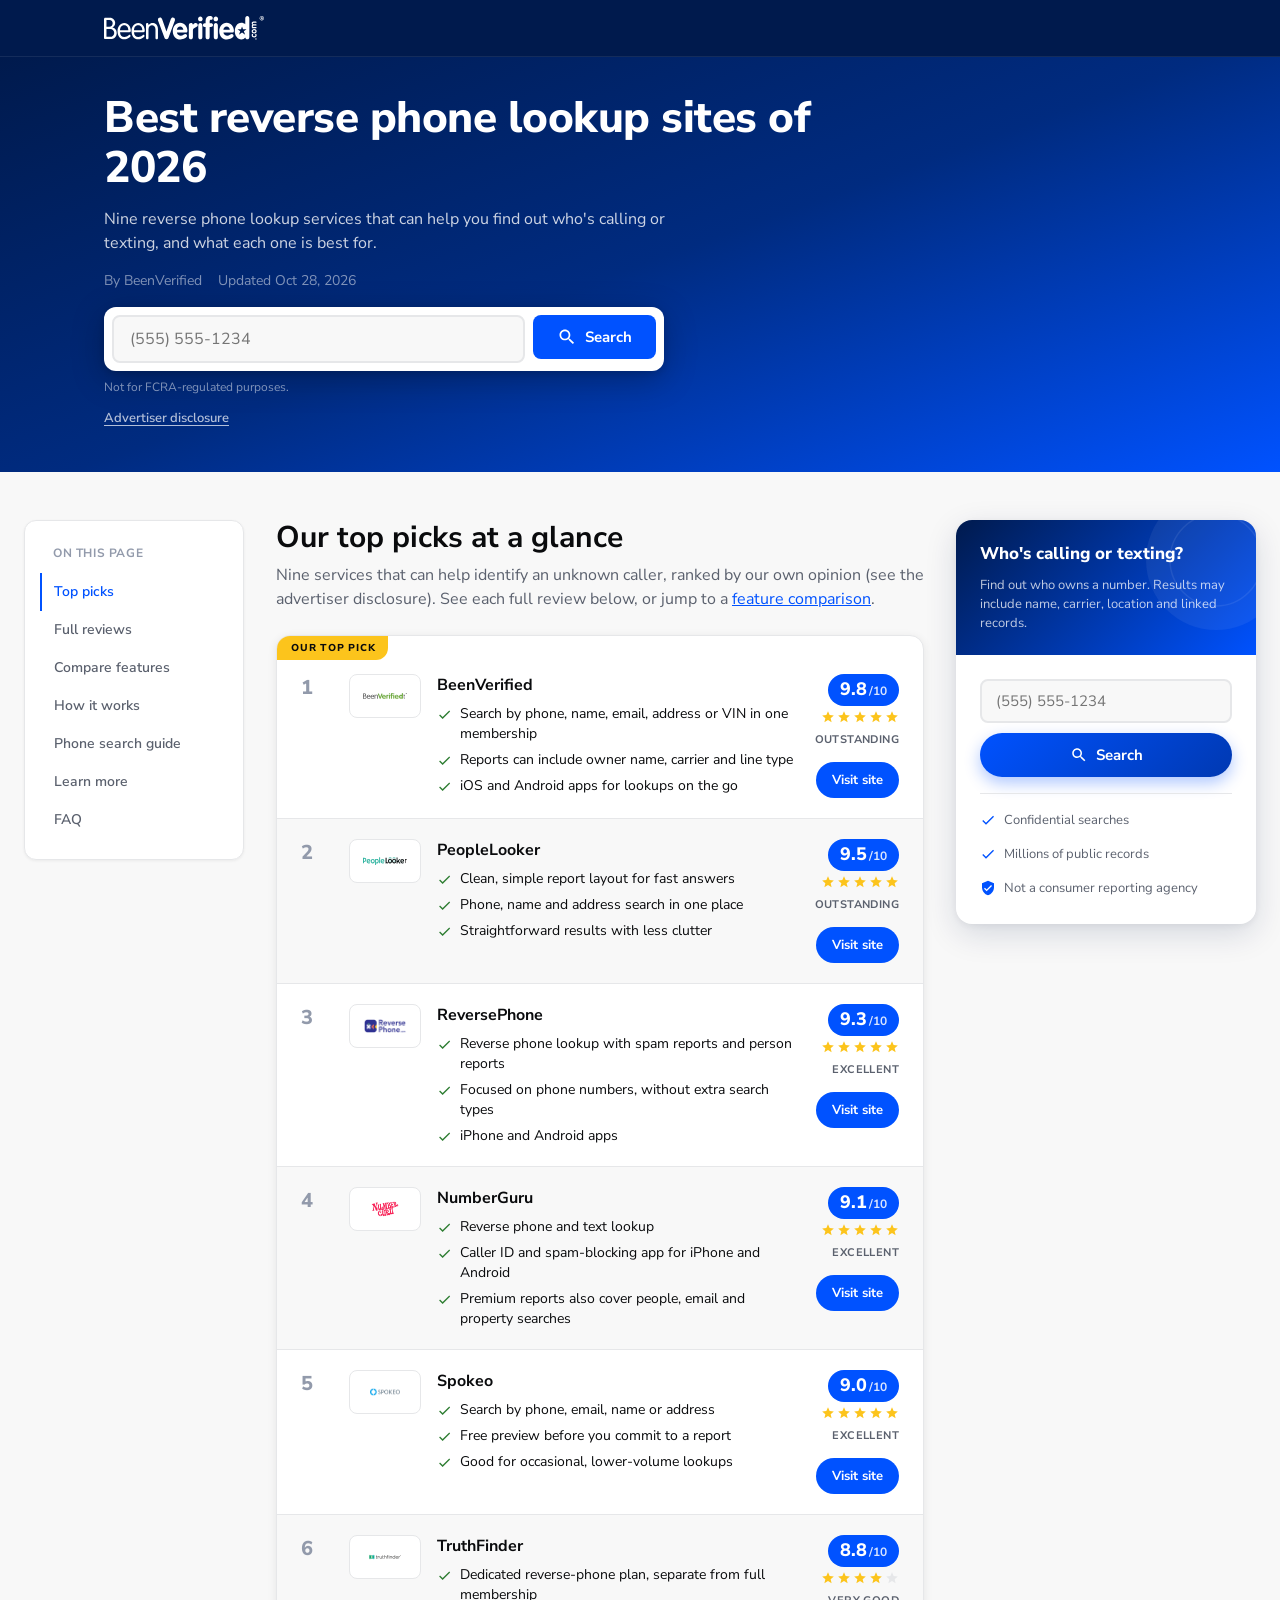
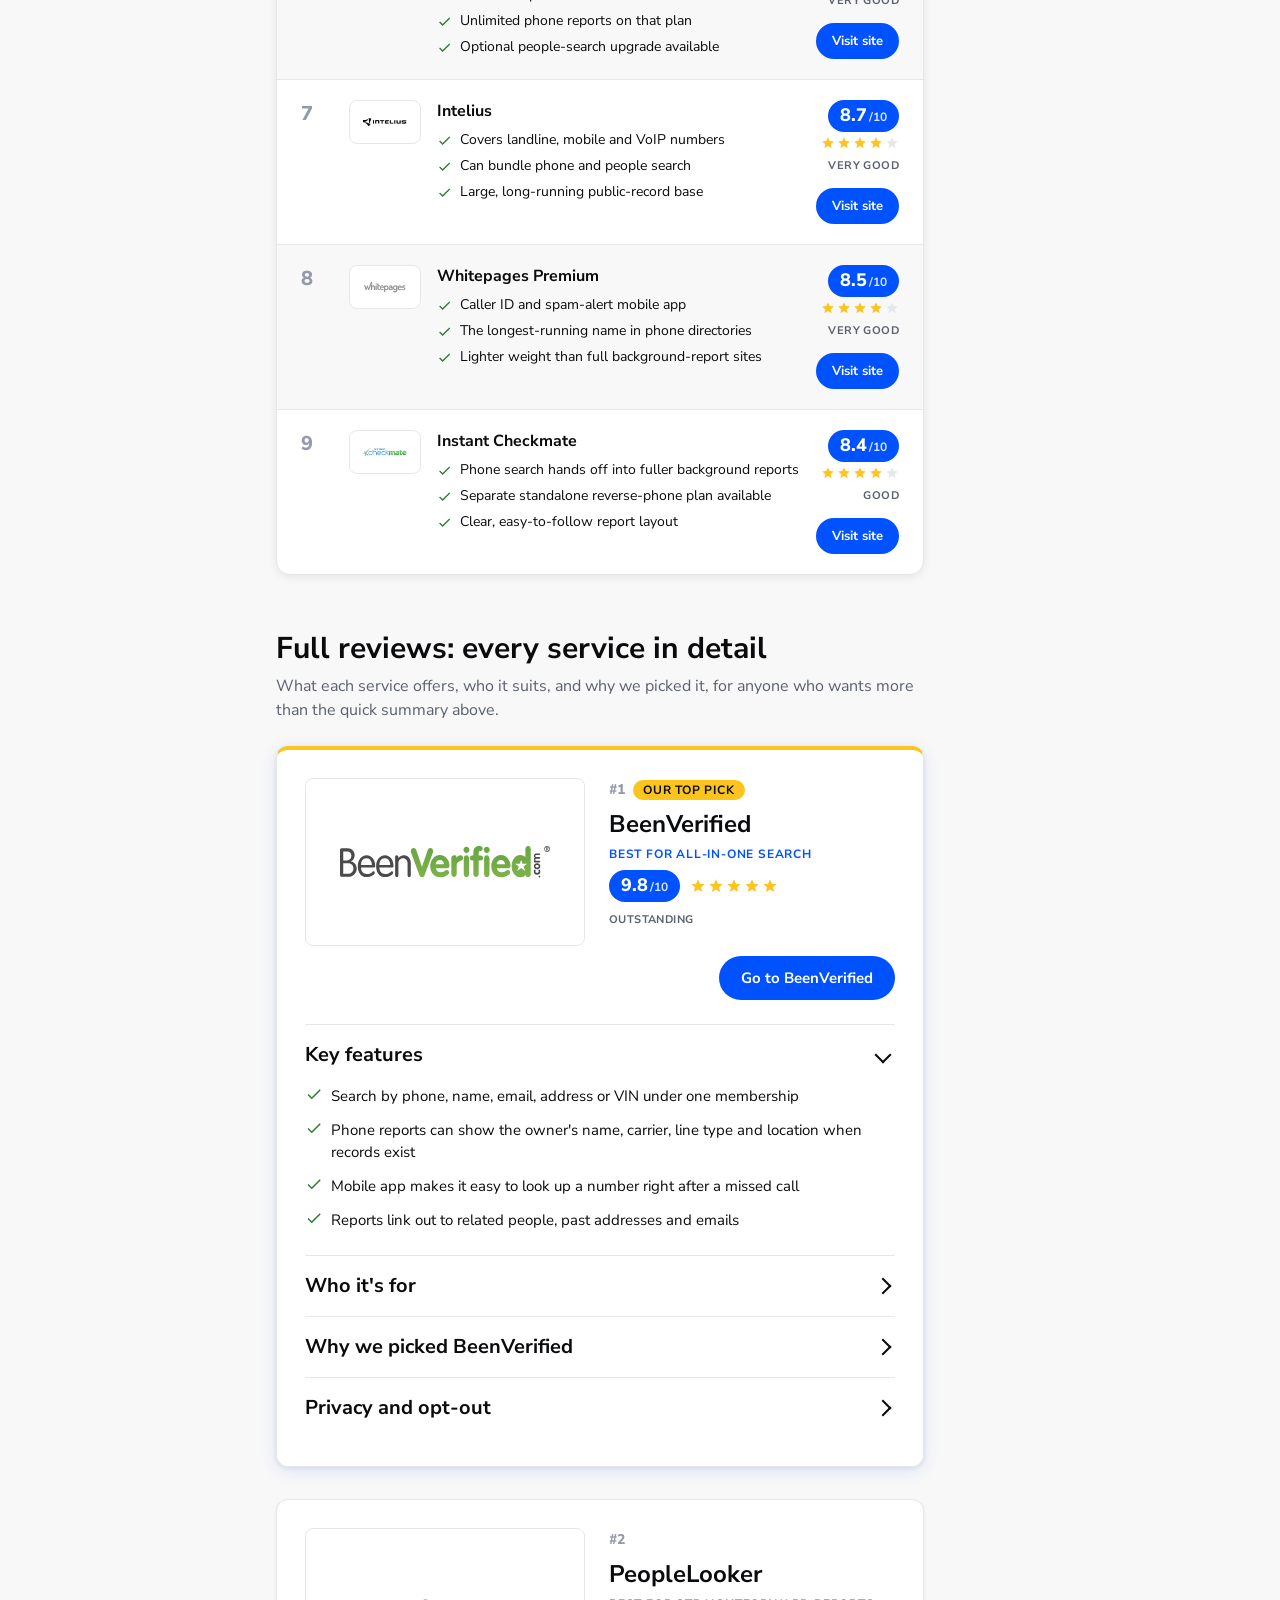
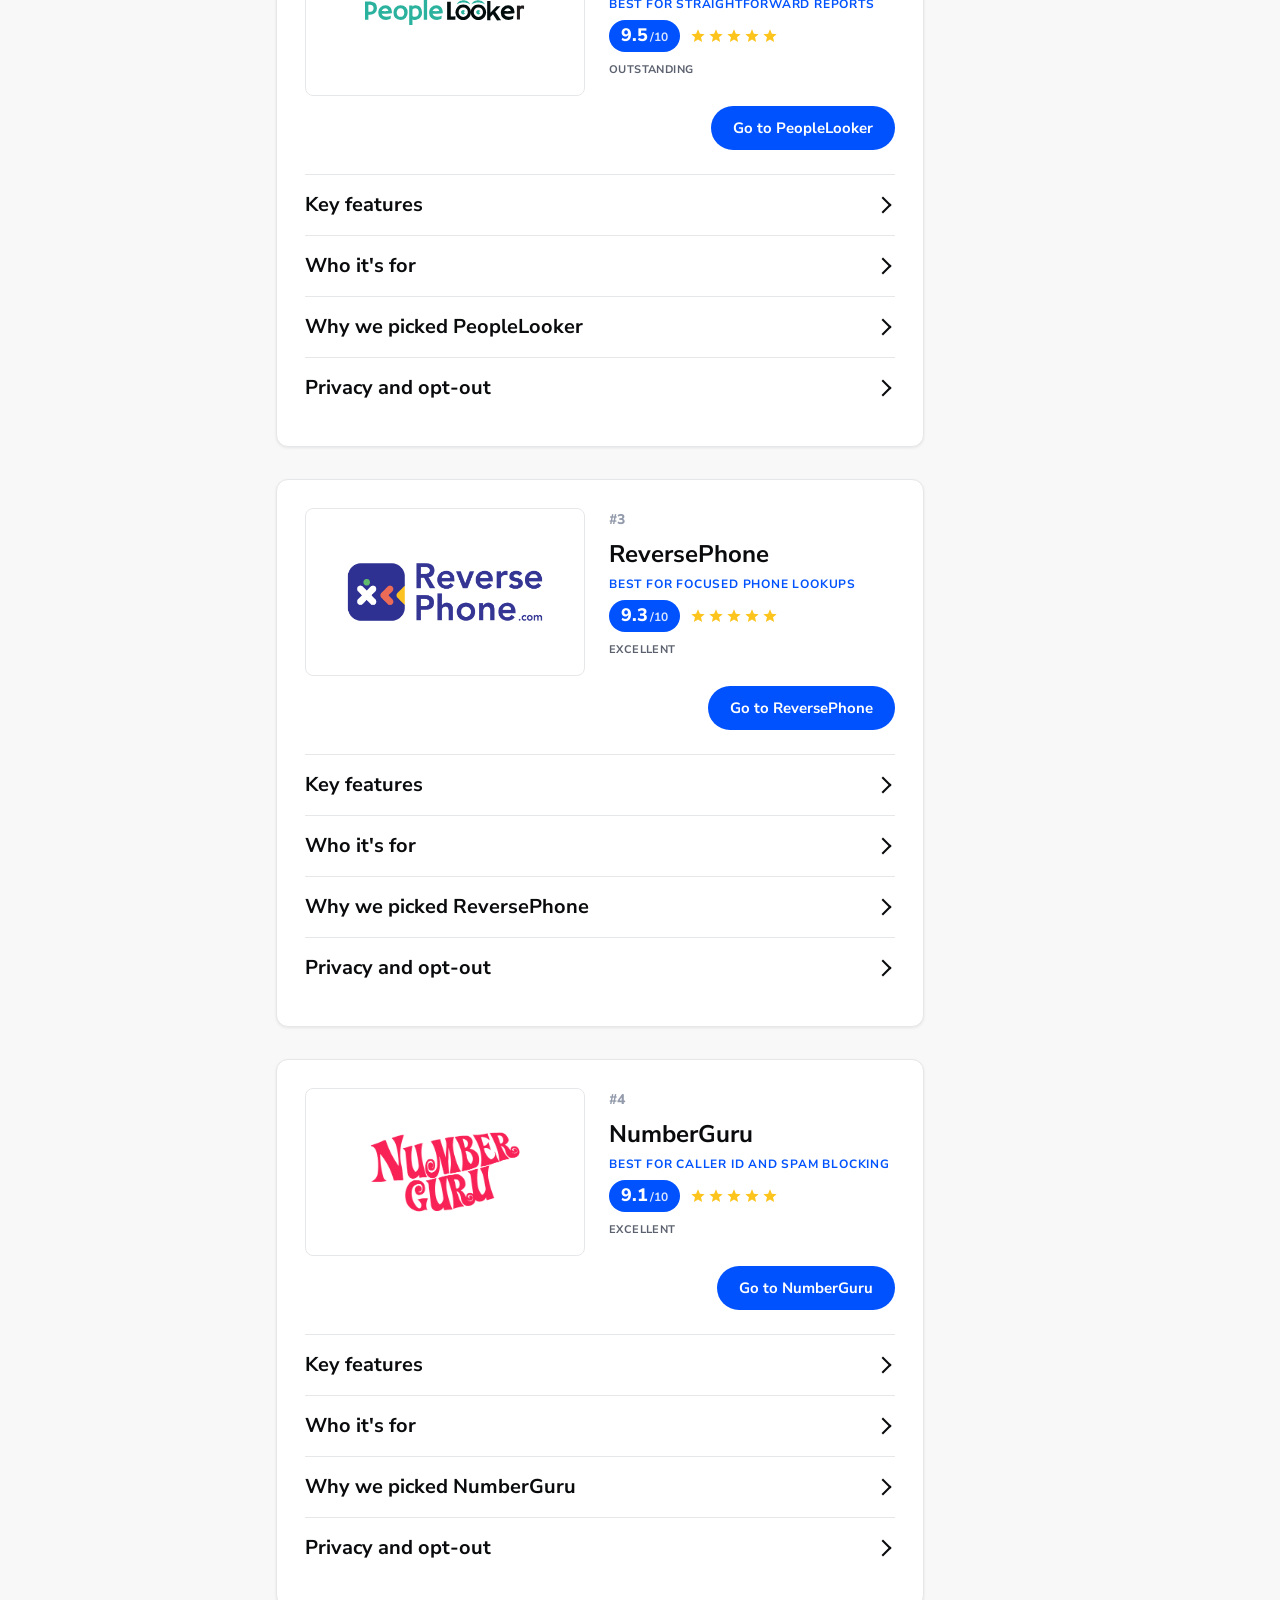
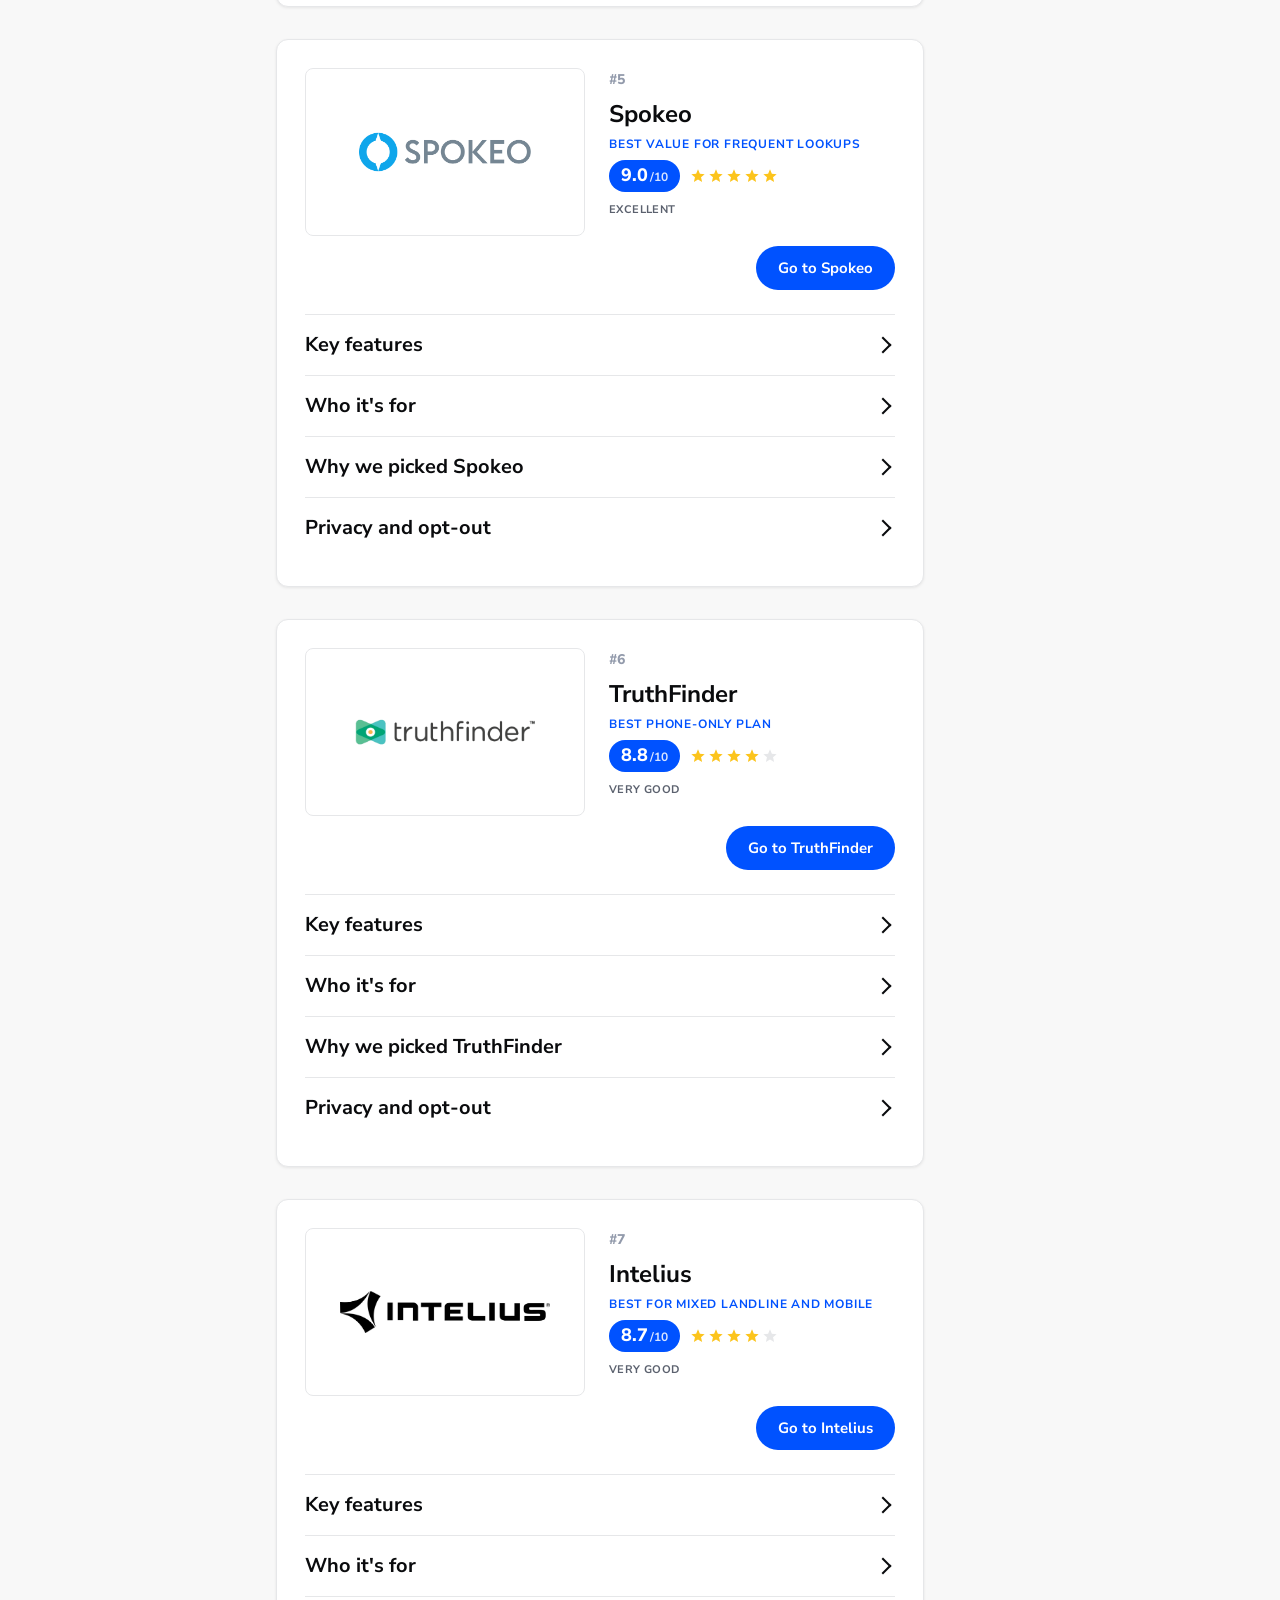
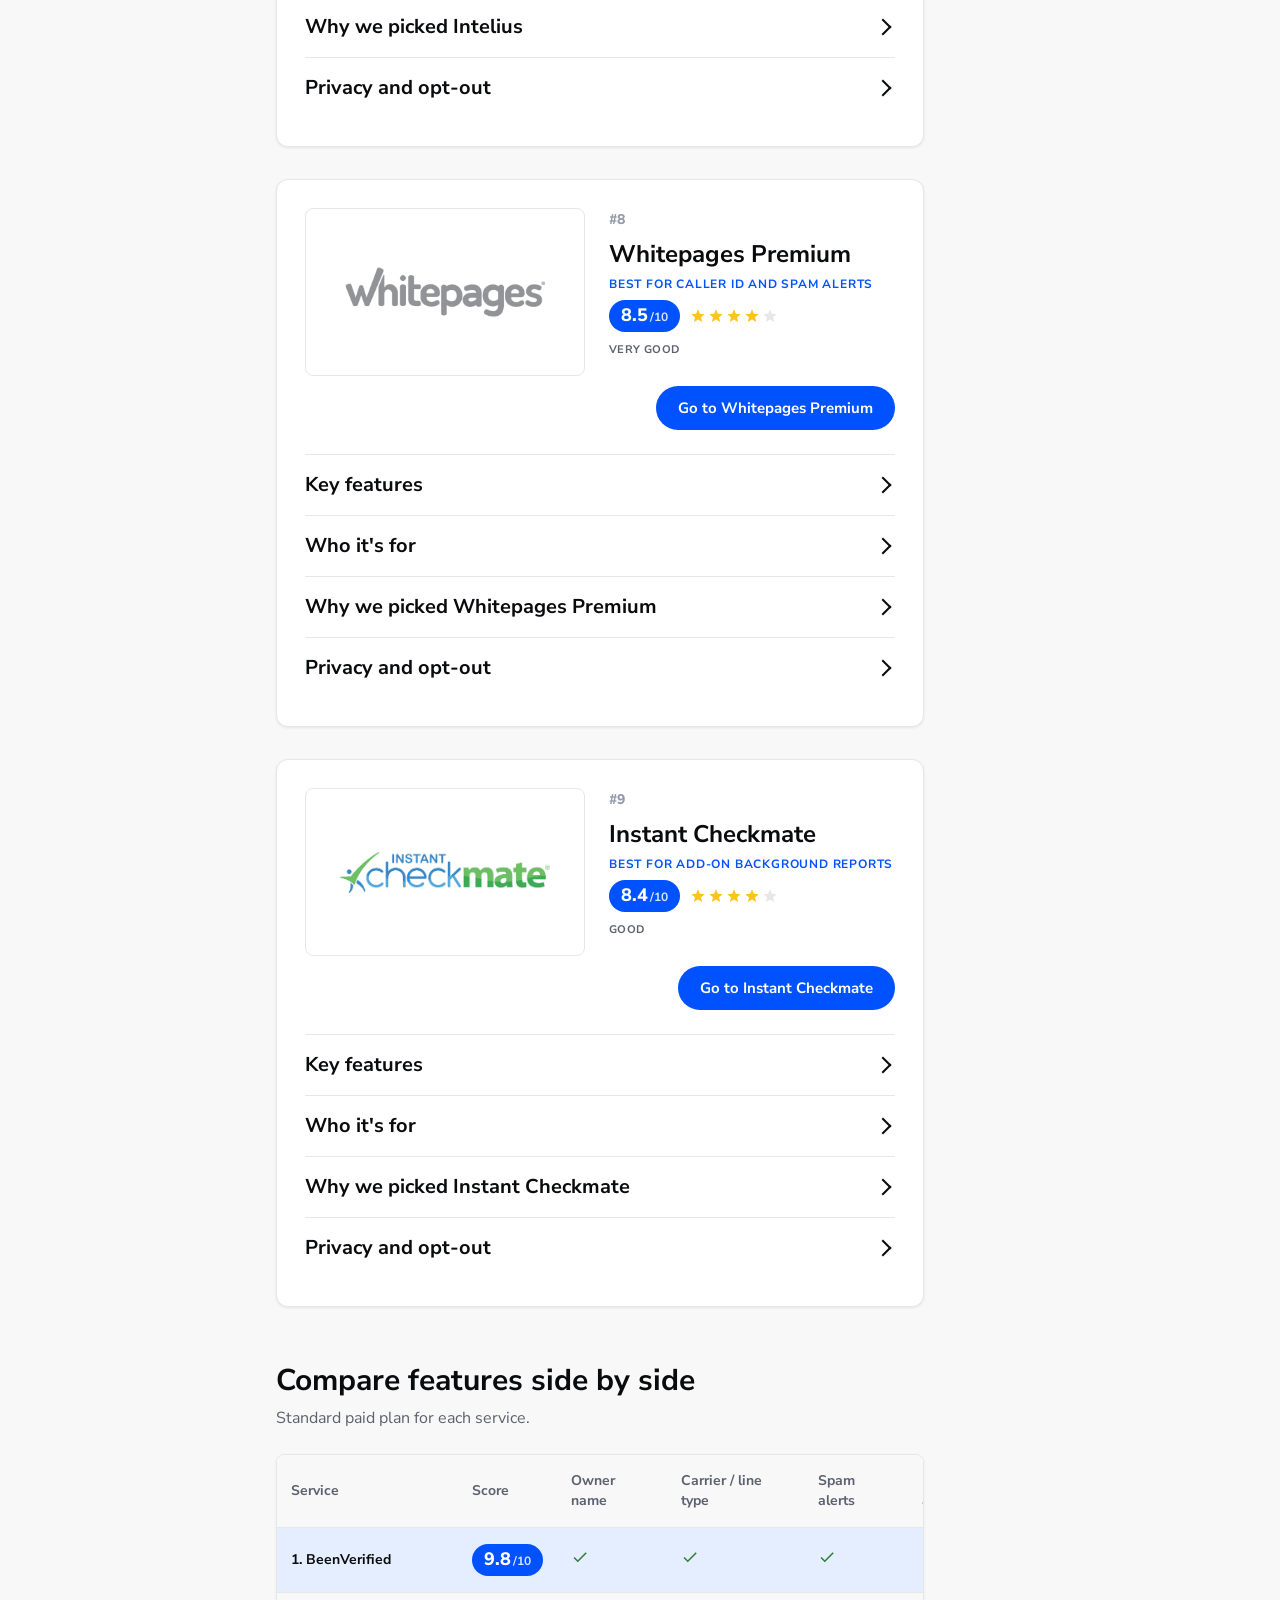
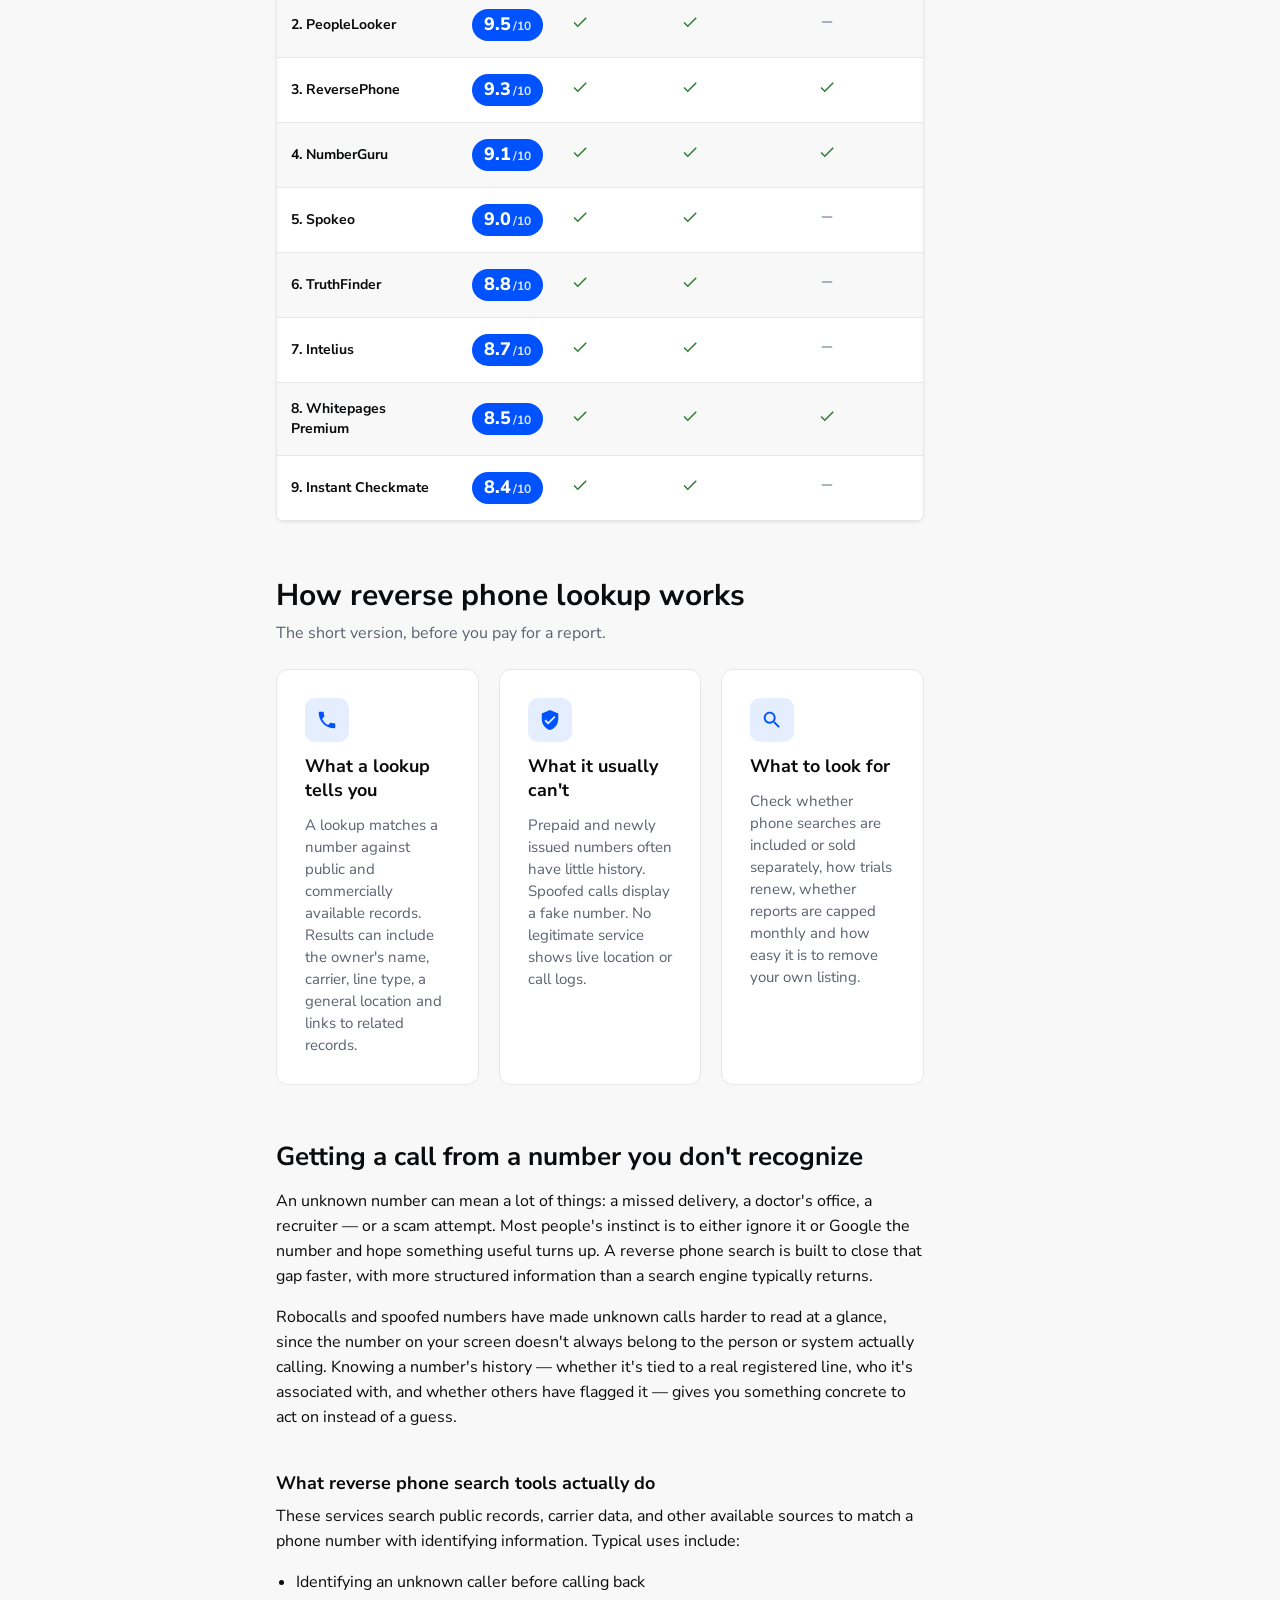
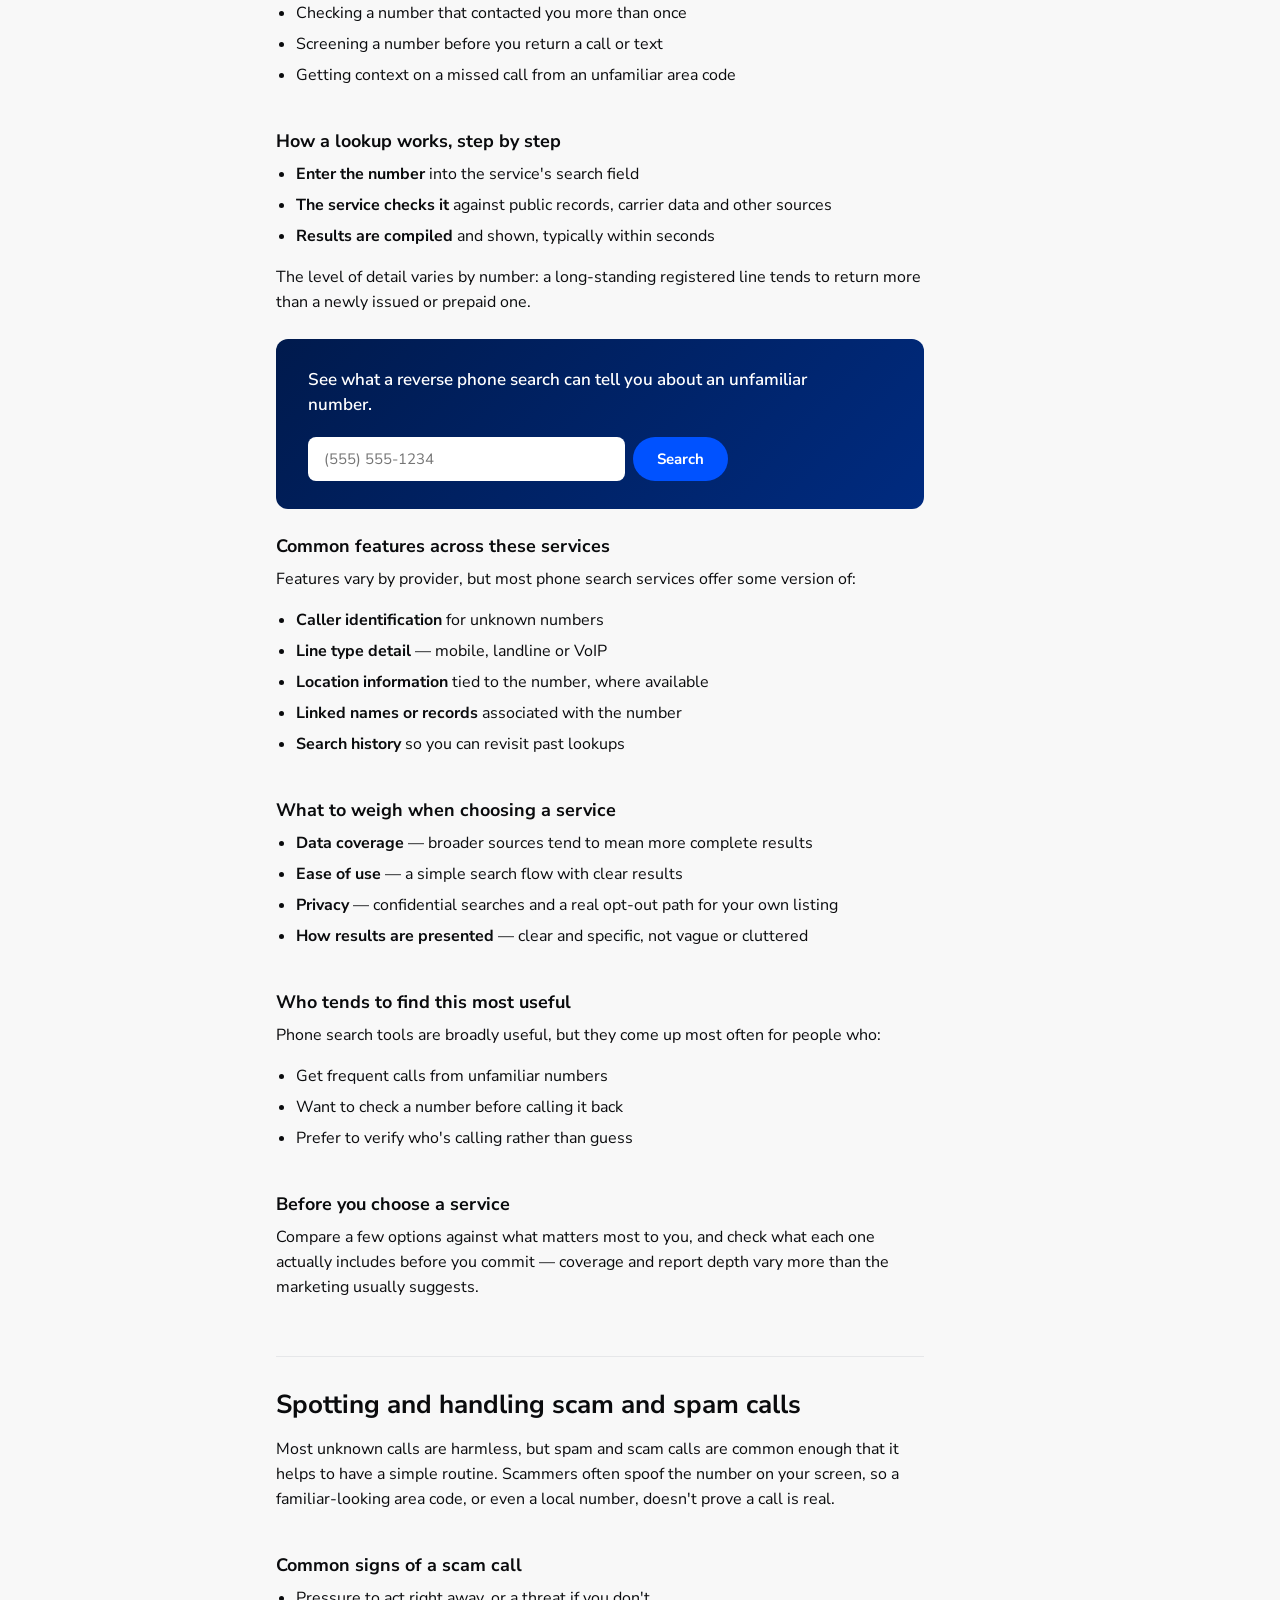
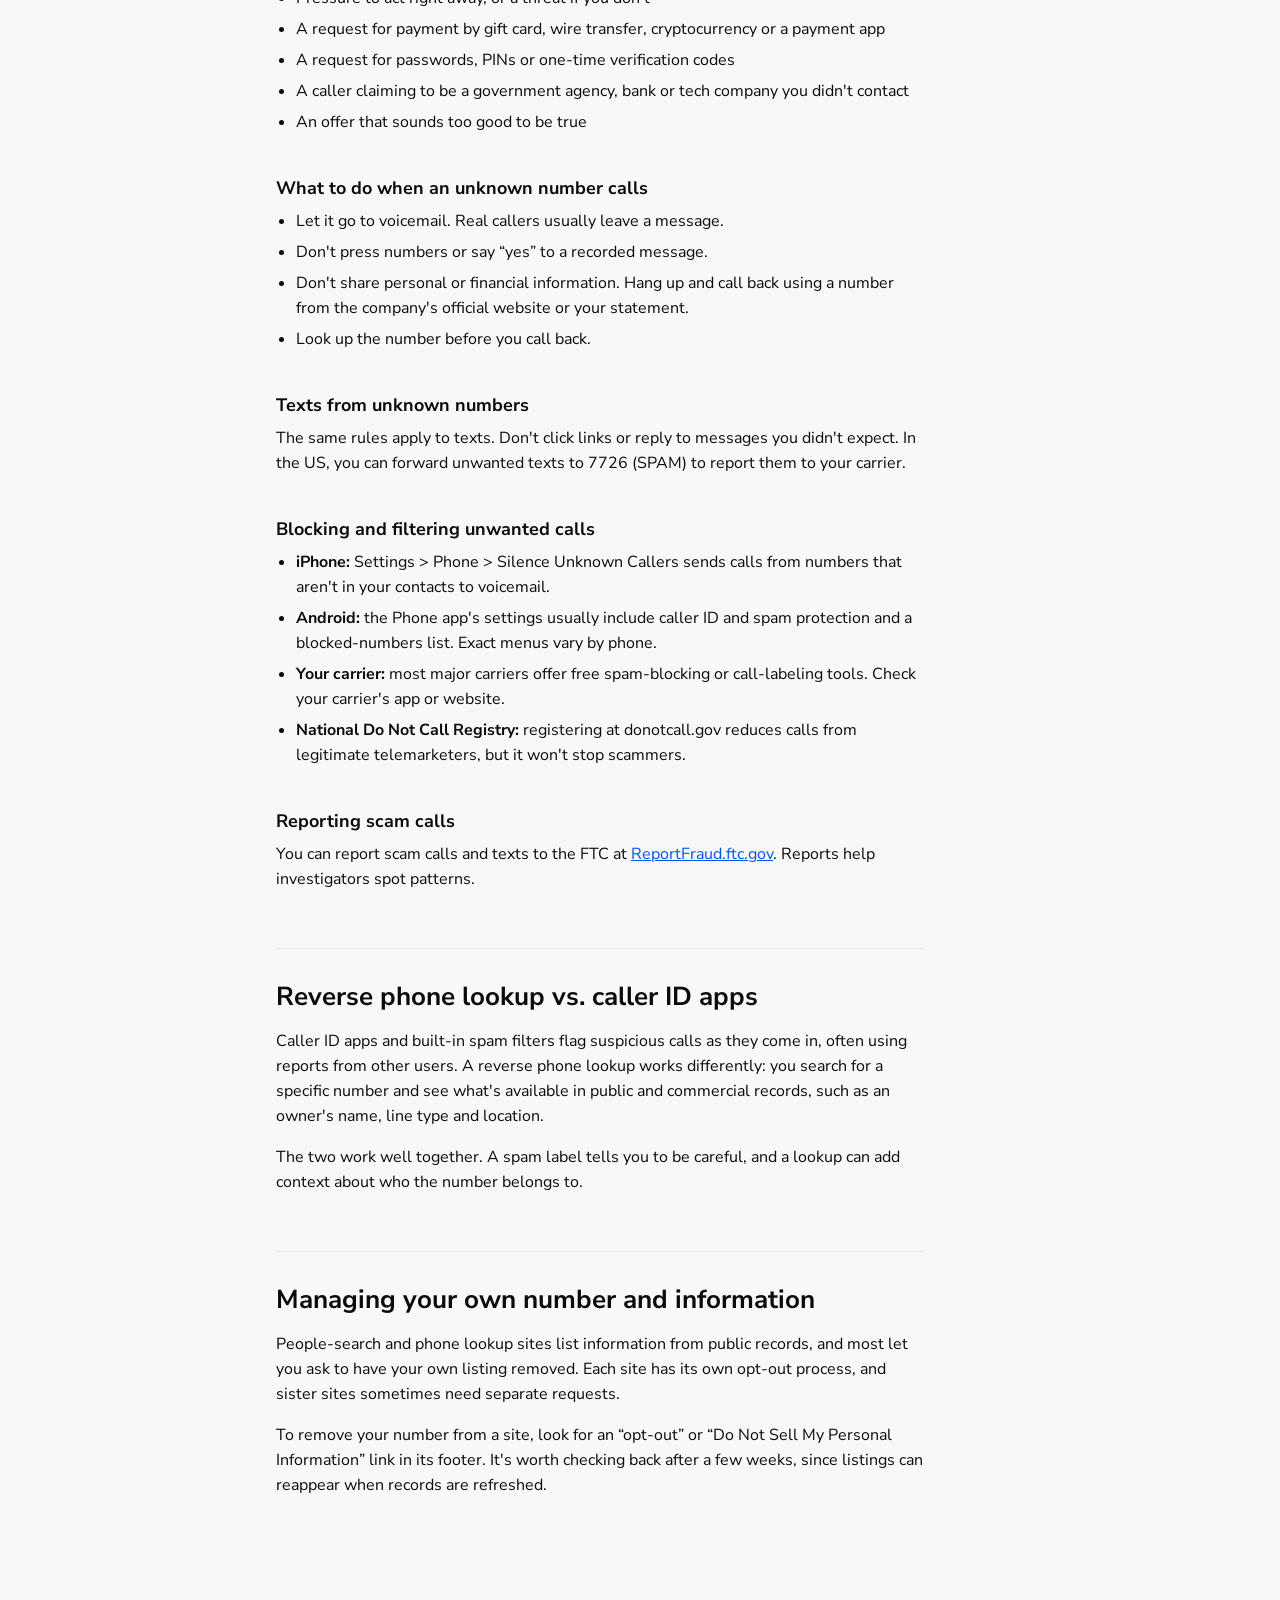
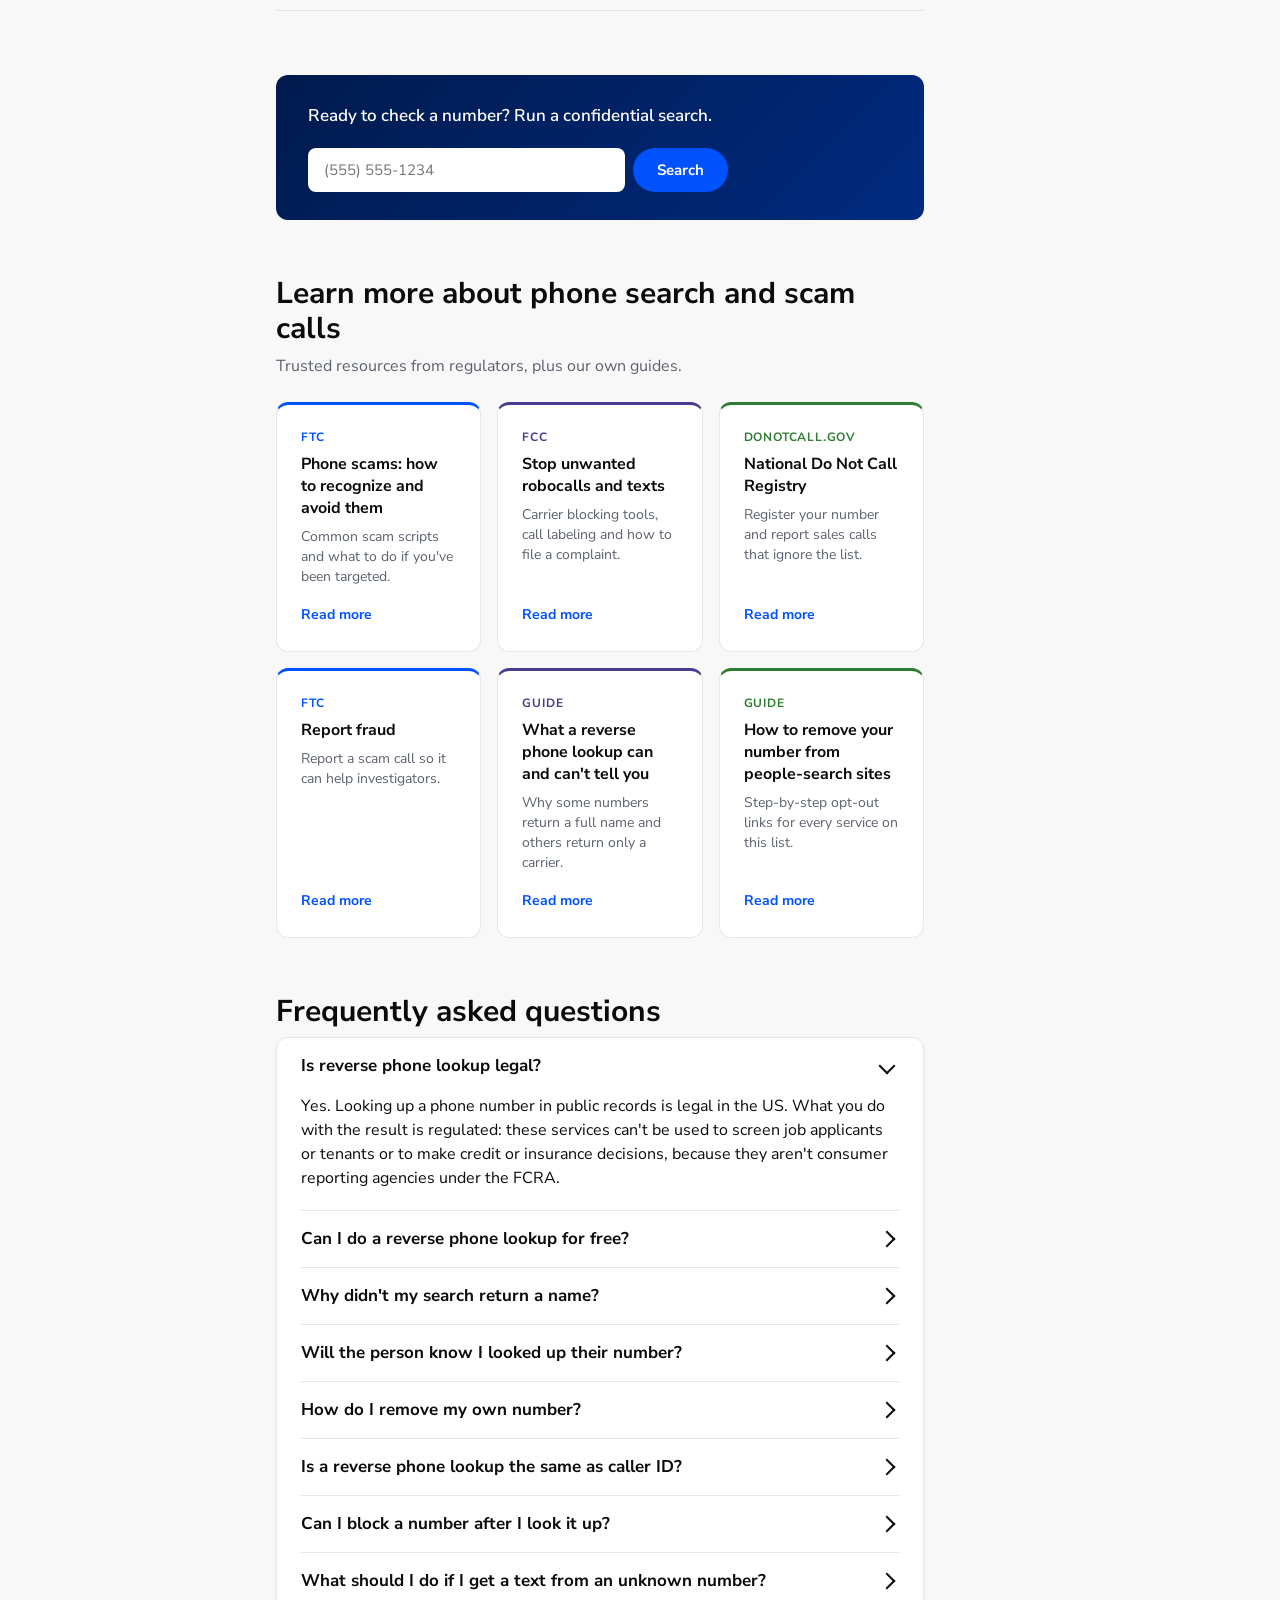
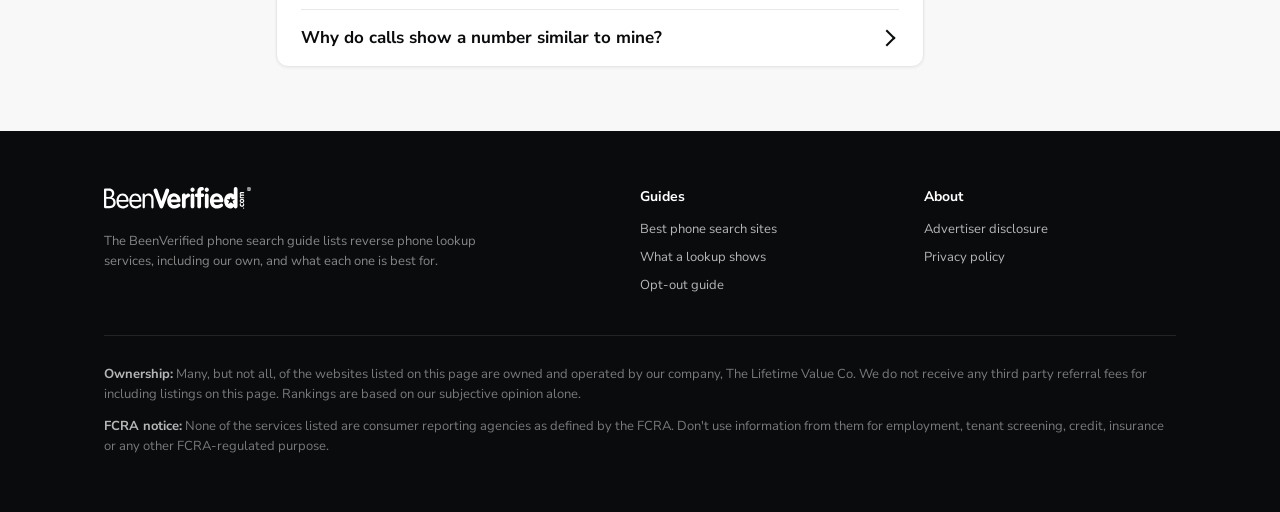
==== commit 0be68aa0: "Update phone search page to v2 Nine services with scores, stars and labels (top picks, review cards," ====
--- a/phone-search/index.html
+++ b/phone-search/index.html
@@ -4,7 +4,7 @@
 <meta charset="utf-8">
 <meta name="viewport" content="width=device-width, initial-scale=1">
 <title>Best reverse phone lookup sites of 2026</title>
-<meta name="description" content="Seven reverse phone lookup services that can help you find out who's calling or texting, and what each one is best for.">
+<meta name="description" content="Nine reverse phone lookup services that can help you find out who's calling or texting, and what each one is best for.">
 <link rel="preconnect" href="https://fonts.googleapis.com">
 <link rel="preconnect" href="https://fonts.gstatic.com" crossorigin>
 <link href="https://fonts.googleapis.com/css2?family=Nunito+Sans:wght@400;600;700;800&amp;display=swap" rel="stylesheet">
@@ -21,7 +21,7 @@
 <section class="hero">
   <div class="wrap hero-in">
     <h1 class="h1">Best reverse phone lookup sites of 2026</h1>
-    <p class="hero-sub">Seven reverse phone lookup services that can help you find out who's calling or texting, and what each one is best for.</p>
+    <p class="hero-sub">Nine reverse phone lookup services that can help you find out who's calling or texting, and what each one is best for.</p>
     <div class="byline"><span>By BeenVerified</span><span>Updated Oct 28, 2026</span></div>
     <div class="hero-search">
       
@@ -30,11 +30,11 @@
   <input id="phone" type="tel" inputmode="tel" placeholder="(555) 555-1234">
   <button type="submit" class="btn btn-search"><svg class="ic " width="20" height="20" viewBox="0 0 24 24" aria-hidden="true"><path d="M15.5 14h-.79l-.28-.27C15.41 12.59 16 11.11 16 9.5 16 5.91 13.09 3 9.5 3S3 5.91 3 9.5 5.91 16 9.5 16c1.61 0 3.09-.59 4.23-1.57l.27.28v.79l5 4.99L20.49 19l-4.99-5zm-6 0C7.01 14 5 11.99 5 9.5S7.01 5 9.5 5 14 7.01 14 9.5 11.99 14 9.5 14z"/></svg> Search</button>
 </form>
-      <p class="hero-note">Searches run on BeenVerified. Not for FCRA-regulated purposes.</p>
+      <p class="hero-note">Not for FCRA-regulated purposes.</p>
     </div>
     <details class="disc" id="disclosure">
       <summary class="disc-sum">Advertiser disclosure</summary>
-      <div class="disc-body">This guide is published by BeenVerified. BeenVerified and PeopleLooker are our brands, so we have a financial interest in them. We may also earn a commission from other services listed. Our picks are editorial and based on publicly available information about each service.</div>
+      <div class="disc-body"><p>Many, but not all, of the websites listed on this page are owned and operated by our company, The Lifetime Value Co. We do not receive any third party referral fees for including listings on this page.</p><p>Any opinions or recommendations expressed on this page are solely those of our company and are not influenced by any third party. Rankings are based on our subjective opinion alone. We do not feature all providers on the market.</p><p>We cannot guarantee that all information provided is necessarily 100% complete, accurate or up to date. The information which appears on this site is subject to change at any time.</p></div>
     </details>
   </div>
 </section>
@@ -46,7 +46,6 @@
   <div class="cta-in">
     <div class="cta-left"><svg class="ic cta-ic" width="18" height="18" viewBox="0 0 24 24" aria-hidden="true"><path d="M6.62 10.79c1.44 2.83 3.76 5.15 6.59 6.59l2.2-2.2c.27-.27.67-.36 1.02-.24 1.12.37 2.33.57 3.57.57.55 0 1 .45 1 1V20c0 .55-.45 1-1 1-9.39 0-17-7.61-17-17 0-.55.45-1 1-1h3.5c.55 0 1 .45 1 1 0 1.25.2 2.45.57 3.57.11.35.03.74-.25 1.02l-2.2 2.2z"/></svg><span class="cta-label">Know who's calling</span></div>
     <div class="cta-right">
-      <span class="hide-sm cta-powered">Powered by BeenVerified</span>
       <a href="https://www.beenverified.com/lp/596a06/1/landing" target="_blank" rel="noopener" class="btn btn-cta"><svg class="ic " width="16" height="16" viewBox="0 0 24 24" aria-hidden="true"><path d="M15.5 14h-.79l-.28-.27C15.41 12.59 16 11.11 16 9.5 16 5.91 13.09 3 9.5 3S3 5.91 3 9.5 5.91 16 9.5 16c1.61 0 3.09-.59 4.23-1.57l.27.28v.79l5 4.99L20.49 19l-4.99-5zm-6 0C7.01 14 5 11.99 5 9.5S7.01 5 9.5 5 14 7.01 14 9.5 11.99 14 9.5 14z"/></svg> Search a number</a>
     </div>
   </div>
@@ -69,7 +68,7 @@
 
 <section id="picks">
   <h2>Our top picks at a glance</h2>
-  <p class="lede">Seven services that can help identify an unknown caller, and what each is best for. See each full review below, or jump to a <a href="#compare">feature comparison</a>.</p>
+  <p class="lede">Nine services that can help identify an unknown caller, ranked by our own opinion (see the advertiser disclosure). See each full review below, or jump to a <a href="#compare">feature comparison</a>.</p>
   <div class="picks">
       <div class="pick pick-first">
         <span class="pick-tag">Our top pick</span>
@@ -79,7 +78,10 @@
           <span class="pk-name">BeenVerified</span>
           <ul class="pk-list"><li><svg class="ic ic-pro" width="15" height="15" viewBox="0 0 24 24" aria-hidden="true"><path d="M9 16.17 4.83 12l-1.42 1.41L9 19 21 7l-1.41-1.41z"/></svg><span>Search by phone, name, email, address or VIN in one membership</span></li><li><svg class="ic ic-pro" width="15" height="15" viewBox="0 0 24 24" aria-hidden="true"><path d="M9 16.17 4.83 12l-1.42 1.41L9 19 21 7l-1.41-1.41z"/></svg><span>Reports can include owner name, carrier and line type</span></li><li><svg class="ic ic-pro" width="15" height="15" viewBox="0 0 24 24" aria-hidden="true"><path d="M9 16.17 4.83 12l-1.42 1.41L9 19 21 7l-1.41-1.41z"/></svg><span>iOS and Android apps for lookups on the go</span></li></ul>
         </div>
-        <div class="pk-cta"><a href="https://www.beenverified.com/lp/596a06/1/landing" target="_blank" rel="sponsored nofollow noopener" class="btn btn-sm">Visit site</a></div>
+        <div class="pk-side">
+          <div class="pk-score"><span class="score-pill">9.8<span>/10</span></span><span class="pk-extra"><span class="stars" role="img" aria-label="9.8 out of 10"><svg class="ic star-on" width="14" height="14" viewBox="0 0 24 24" aria-hidden="true"><path d="M12 17.27 18.18 21l-1.64-7.03L22 9.24l-7.19-.61L12 2 9.19 8.63 2 9.24l5.46 4.73L5.82 21z"/></svg><svg class="ic star-on" width="14" height="14" viewBox="0 0 24 24" aria-hidden="true"><path d="M12 17.27 18.18 21l-1.64-7.03L22 9.24l-7.19-.61L12 2 9.19 8.63 2 9.24l5.46 4.73L5.82 21z"/></svg><svg class="ic star-on" width="14" height="14" viewBox="0 0 24 24" aria-hidden="true"><path d="M12 17.27 18.18 21l-1.64-7.03L22 9.24l-7.19-.61L12 2 9.19 8.63 2 9.24l5.46 4.73L5.82 21z"/></svg><svg class="ic star-on" width="14" height="14" viewBox="0 0 24 24" aria-hidden="true"><path d="M12 17.27 18.18 21l-1.64-7.03L22 9.24l-7.19-.61L12 2 9.19 8.63 2 9.24l5.46 4.73L5.82 21z"/></svg><svg class="ic star-on" width="14" height="14" viewBox="0 0 24 24" aria-hidden="true"><path d="M12 17.27 18.18 21l-1.64-7.03L22 9.24l-7.19-.61L12 2 9.19 8.63 2 9.24l5.46 4.73L5.82 21z"/></svg></span></span><span class="pk-extra score-label">Outstanding</span></div>
+          <div class="pk-cta"><a href="https://www.beenverified.com/lp/596a06/1/landing" target="_blank" rel="noopener" class="btn btn-sm">Visit site</a></div>
+        </div>
       </div>
       <div class="pick">
         
@@ -89,63 +91,107 @@
           <span class="pk-name">PeopleLooker</span>
           <ul class="pk-list"><li><svg class="ic ic-pro" width="15" height="15" viewBox="0 0 24 24" aria-hidden="true"><path d="M9 16.17 4.83 12l-1.42 1.41L9 19 21 7l-1.41-1.41z"/></svg><span>Clean, simple report layout for fast answers</span></li><li><svg class="ic ic-pro" width="15" height="15" viewBox="0 0 24 24" aria-hidden="true"><path d="M9 16.17 4.83 12l-1.42 1.41L9 19 21 7l-1.41-1.41z"/></svg><span>Phone, name and address search in one place</span></li><li><svg class="ic ic-pro" width="15" height="15" viewBox="0 0 24 24" aria-hidden="true"><path d="M9 16.17 4.83 12l-1.42 1.41L9 19 21 7l-1.41-1.41z"/></svg><span>Straightforward results with less clutter</span></li></ul>
         </div>
-        <div class="pk-cta"><a href="https://www.peoplelooker.com" target="_blank" rel="sponsored nofollow noopener" class="btn btn-sm">Visit site</a></div>
+        <div class="pk-side">
+          <div class="pk-score"><span class="score-pill">9.5<span>/10</span></span><span class="pk-extra"><span class="stars" role="img" aria-label="9.5 out of 10"><svg class="ic star-on" width="14" height="14" viewBox="0 0 24 24" aria-hidden="true"><path d="M12 17.27 18.18 21l-1.64-7.03L22 9.24l-7.19-.61L12 2 9.19 8.63 2 9.24l5.46 4.73L5.82 21z"/></svg><svg class="ic star-on" width="14" height="14" viewBox="0 0 24 24" aria-hidden="true"><path d="M12 17.27 18.18 21l-1.64-7.03L22 9.24l-7.19-.61L12 2 9.19 8.63 2 9.24l5.46 4.73L5.82 21z"/></svg><svg class="ic star-on" width="14" height="14" viewBox="0 0 24 24" aria-hidden="true"><path d="M12 17.27 18.18 21l-1.64-7.03L22 9.24l-7.19-.61L12 2 9.19 8.63 2 9.24l5.46 4.73L5.82 21z"/></svg><svg class="ic star-on" width="14" height="14" viewBox="0 0 24 24" aria-hidden="true"><path d="M12 17.27 18.18 21l-1.64-7.03L22 9.24l-7.19-.61L12 2 9.19 8.63 2 9.24l5.46 4.73L5.82 21z"/></svg><svg class="ic star-on" width="14" height="14" viewBox="0 0 24 24" aria-hidden="true"><path d="M12 17.27 18.18 21l-1.64-7.03L22 9.24l-7.19-.61L12 2 9.19 8.63 2 9.24l5.46 4.73L5.82 21z"/></svg></span></span><span class="pk-extra score-label">Outstanding</span></div>
+          <div class="pk-cta"><a href="https://www.peoplelooker.com" target="_blank" rel="noopener" class="btn btn-sm">Visit site</a></div>
+        </div>
       </div>
       <div class="pick">
         
         <span class="pk-rank">3</span>
+        <div class="pk-logo"><img src="assets/reversephone.png" alt="ReversePhone"></div>
+        <div class="pk-main">
+          <span class="pk-name">ReversePhone</span>
+          <ul class="pk-list"><li><svg class="ic ic-pro" width="15" height="15" viewBox="0 0 24 24" aria-hidden="true"><path d="M9 16.17 4.83 12l-1.42 1.41L9 19 21 7l-1.41-1.41z"/></svg><span>Reverse phone lookup with spam reports and person reports</span></li><li><svg class="ic ic-pro" width="15" height="15" viewBox="0 0 24 24" aria-hidden="true"><path d="M9 16.17 4.83 12l-1.42 1.41L9 19 21 7l-1.41-1.41z"/></svg><span>Focused on phone numbers, without extra search types</span></li><li><svg class="ic ic-pro" width="15" height="15" viewBox="0 0 24 24" aria-hidden="true"><path d="M9 16.17 4.83 12l-1.42 1.41L9 19 21 7l-1.41-1.41z"/></svg><span>iPhone and Android apps</span></li></ul>
+        </div>
+        <div class="pk-side">
+          <div class="pk-score"><span class="score-pill">9.3<span>/10</span></span><span class="pk-extra"><span class="stars" role="img" aria-label="9.3 out of 10"><svg class="ic star-on" width="14" height="14" viewBox="0 0 24 24" aria-hidden="true"><path d="M12 17.27 18.18 21l-1.64-7.03L22 9.24l-7.19-.61L12 2 9.19 8.63 2 9.24l5.46 4.73L5.82 21z"/></svg><svg class="ic star-on" width="14" height="14" viewBox="0 0 24 24" aria-hidden="true"><path d="M12 17.27 18.18 21l-1.64-7.03L22 9.24l-7.19-.61L12 2 9.19 8.63 2 9.24l5.46 4.73L5.82 21z"/></svg><svg class="ic star-on" width="14" height="14" viewBox="0 0 24 24" aria-hidden="true"><path d="M12 17.27 18.18 21l-1.64-7.03L22 9.24l-7.19-.61L12 2 9.19 8.63 2 9.24l5.46 4.73L5.82 21z"/></svg><svg class="ic star-on" width="14" height="14" viewBox="0 0 24 24" aria-hidden="true"><path d="M12 17.27 18.18 21l-1.64-7.03L22 9.24l-7.19-.61L12 2 9.19 8.63 2 9.24l5.46 4.73L5.82 21z"/></svg><svg class="ic star-on" width="14" height="14" viewBox="0 0 24 24" aria-hidden="true"><path d="M12 17.27 18.18 21l-1.64-7.03L22 9.24l-7.19-.61L12 2 9.19 8.63 2 9.24l5.46 4.73L5.82 21z"/></svg></span></span><span class="pk-extra score-label">Excellent</span></div>
+          <div class="pk-cta"><a href="https://www.reversephone.com" target="_blank" rel="noopener" class="btn btn-sm">Visit site</a></div>
+        </div>
+      </div>
+      <div class="pick">
+        
+        <span class="pk-rank">4</span>
+        <div class="pk-logo"><img src="assets/numberguru.png" alt="NumberGuru"></div>
+        <div class="pk-main">
+          <span class="pk-name">NumberGuru</span>
+          <ul class="pk-list"><li><svg class="ic ic-pro" width="15" height="15" viewBox="0 0 24 24" aria-hidden="true"><path d="M9 16.17 4.83 12l-1.42 1.41L9 19 21 7l-1.41-1.41z"/></svg><span>Reverse phone and text lookup</span></li><li><svg class="ic ic-pro" width="15" height="15" viewBox="0 0 24 24" aria-hidden="true"><path d="M9 16.17 4.83 12l-1.42 1.41L9 19 21 7l-1.41-1.41z"/></svg><span>Caller ID and spam-blocking app for iPhone and Android</span></li><li><svg class="ic ic-pro" width="15" height="15" viewBox="0 0 24 24" aria-hidden="true"><path d="M9 16.17 4.83 12l-1.42 1.41L9 19 21 7l-1.41-1.41z"/></svg><span>Premium reports also cover people, email and property searches</span></li></ul>
+        </div>
+        <div class="pk-side">
+          <div class="pk-score"><span class="score-pill">9.1<span>/10</span></span><span class="pk-extra"><span class="stars" role="img" aria-label="9.1 out of 10"><svg class="ic star-on" width="14" height="14" viewBox="0 0 24 24" aria-hidden="true"><path d="M12 17.27 18.18 21l-1.64-7.03L22 9.24l-7.19-.61L12 2 9.19 8.63 2 9.24l5.46 4.73L5.82 21z"/></svg><svg class="ic star-on" width="14" height="14" viewBox="0 0 24 24" aria-hidden="true"><path d="M12 17.27 18.18 21l-1.64-7.03L22 9.24l-7.19-.61L12 2 9.19 8.63 2 9.24l5.46 4.73L5.82 21z"/></svg><svg class="ic star-on" width="14" height="14" viewBox="0 0 24 24" aria-hidden="true"><path d="M12 17.27 18.18 21l-1.64-7.03L22 9.24l-7.19-.61L12 2 9.19 8.63 2 9.24l5.46 4.73L5.82 21z"/></svg><svg class="ic star-on" width="14" height="14" viewBox="0 0 24 24" aria-hidden="true"><path d="M12 17.27 18.18 21l-1.64-7.03L22 9.24l-7.19-.61L12 2 9.19 8.63 2 9.24l5.46 4.73L5.82 21z"/></svg><svg class="ic star-on" width="14" height="14" viewBox="0 0 24 24" aria-hidden="true"><path d="M12 17.27 18.18 21l-1.64-7.03L22 9.24l-7.19-.61L12 2 9.19 8.63 2 9.24l5.46 4.73L5.82 21z"/></svg></span></span><span class="pk-extra score-label">Excellent</span></div>
+          <div class="pk-cta"><a href="https://www.numberguru.com" target="_blank" rel="noopener" class="btn btn-sm">Visit site</a></div>
+        </div>
+      </div>
+      <div class="pick">
+        
+        <span class="pk-rank">5</span>
         <div class="pk-logo"><img src="assets/spokeo.png" alt="Spokeo"></div>
         <div class="pk-main">
           <span class="pk-name">Spokeo</span>
           <ul class="pk-list"><li><svg class="ic ic-pro" width="15" height="15" viewBox="0 0 24 24" aria-hidden="true"><path d="M9 16.17 4.83 12l-1.42 1.41L9 19 21 7l-1.41-1.41z"/></svg><span>Search by phone, email, name or address</span></li><li><svg class="ic ic-pro" width="15" height="15" viewBox="0 0 24 24" aria-hidden="true"><path d="M9 16.17 4.83 12l-1.42 1.41L9 19 21 7l-1.41-1.41z"/></svg><span>Free preview before you commit to a report</span></li><li><svg class="ic ic-pro" width="15" height="15" viewBox="0 0 24 24" aria-hidden="true"><path d="M9 16.17 4.83 12l-1.42 1.41L9 19 21 7l-1.41-1.41z"/></svg><span>Good for occasional, lower-volume lookups</span></li></ul>
         </div>
-        <div class="pk-cta"><a href="https://www.spokeo.com" target="_blank" rel="sponsored nofollow noopener" class="btn btn-sm">Visit site</a></div>
-      </div>
-      <div class="pick">
-        
-        <span class="pk-rank">4</span>
+        <div class="pk-side">
+          <div class="pk-score"><span class="score-pill">9.0<span>/10</span></span><span class="pk-extra"><span class="stars" role="img" aria-label="9.0 out of 10"><svg class="ic star-on" width="14" height="14" viewBox="0 0 24 24" aria-hidden="true"><path d="M12 17.27 18.18 21l-1.64-7.03L22 9.24l-7.19-.61L12 2 9.19 8.63 2 9.24l5.46 4.73L5.82 21z"/></svg><svg class="ic star-on" width="14" height="14" viewBox="0 0 24 24" aria-hidden="true"><path d="M12 17.27 18.18 21l-1.64-7.03L22 9.24l-7.19-.61L12 2 9.19 8.63 2 9.24l5.46 4.73L5.82 21z"/></svg><svg class="ic star-on" width="14" height="14" viewBox="0 0 24 24" aria-hidden="true"><path d="M12 17.27 18.18 21l-1.64-7.03L22 9.24l-7.19-.61L12 2 9.19 8.63 2 9.24l5.46 4.73L5.82 21z"/></svg><svg class="ic star-on" width="14" height="14" viewBox="0 0 24 24" aria-hidden="true"><path d="M12 17.27 18.18 21l-1.64-7.03L22 9.24l-7.19-.61L12 2 9.19 8.63 2 9.24l5.46 4.73L5.82 21z"/></svg><svg class="ic star-on" width="14" height="14" viewBox="0 0 24 24" aria-hidden="true"><path d="M12 17.27 18.18 21l-1.64-7.03L22 9.24l-7.19-.61L12 2 9.19 8.63 2 9.24l5.46 4.73L5.82 21z"/></svg></span></span><span class="pk-extra score-label">Excellent</span></div>
+          <div class="pk-cta"><a href="https://www.spokeo.com" target="_blank" rel="nofollow noopener" class="btn btn-sm">Visit site</a></div>
+        </div>
+      </div>
+      <div class="pick">
+        
+        <span class="pk-rank">6</span>
         <div class="pk-logo"><img src="assets/truthfinder.png" alt="TruthFinder"></div>
         <div class="pk-main">
           <span class="pk-name">TruthFinder</span>
           <ul class="pk-list"><li><svg class="ic ic-pro" width="15" height="15" viewBox="0 0 24 24" aria-hidden="true"><path d="M9 16.17 4.83 12l-1.42 1.41L9 19 21 7l-1.41-1.41z"/></svg><span>Dedicated reverse-phone plan, separate from full membership</span></li><li><svg class="ic ic-pro" width="15" height="15" viewBox="0 0 24 24" aria-hidden="true"><path d="M9 16.17 4.83 12l-1.42 1.41L9 19 21 7l-1.41-1.41z"/></svg><span>Unlimited phone reports on that plan</span></li><li><svg class="ic ic-pro" width="15" height="15" viewBox="0 0 24 24" aria-hidden="true"><path d="M9 16.17 4.83 12l-1.42 1.41L9 19 21 7l-1.41-1.41z"/></svg><span>Optional people-search upgrade available</span></li></ul>
         </div>
-        <div class="pk-cta"><a href="https://www.truthfinder.com" target="_blank" rel="sponsored nofollow noopener" class="btn btn-sm">Visit site</a></div>
-      </div>
-      <div class="pick">
-        
-        <span class="pk-rank">5</span>
+        <div class="pk-side">
+          <div class="pk-score"><span class="score-pill">8.8<span>/10</span></span><span class="pk-extra"><span class="stars" role="img" aria-label="8.8 out of 10"><svg class="ic star-on" width="14" height="14" viewBox="0 0 24 24" aria-hidden="true"><path d="M12 17.27 18.18 21l-1.64-7.03L22 9.24l-7.19-.61L12 2 9.19 8.63 2 9.24l5.46 4.73L5.82 21z"/></svg><svg class="ic star-on" width="14" height="14" viewBox="0 0 24 24" aria-hidden="true"><path d="M12 17.27 18.18 21l-1.64-7.03L22 9.24l-7.19-.61L12 2 9.19 8.63 2 9.24l5.46 4.73L5.82 21z"/></svg><svg class="ic star-on" width="14" height="14" viewBox="0 0 24 24" aria-hidden="true"><path d="M12 17.27 18.18 21l-1.64-7.03L22 9.24l-7.19-.61L12 2 9.19 8.63 2 9.24l5.46 4.73L5.82 21z"/></svg><svg class="ic star-on" width="14" height="14" viewBox="0 0 24 24" aria-hidden="true"><path d="M12 17.27 18.18 21l-1.64-7.03L22 9.24l-7.19-.61L12 2 9.19 8.63 2 9.24l5.46 4.73L5.82 21z"/></svg><svg class="ic star-off" width="14" height="14" viewBox="0 0 24 24" aria-hidden="true"><path d="M12 17.27 18.18 21l-1.64-7.03L22 9.24l-7.19-.61L12 2 9.19 8.63 2 9.24l5.46 4.73L5.82 21z"/></svg></span></span><span class="pk-extra score-label">Very good</span></div>
+          <div class="pk-cta"><a href="https://www.truthfinder.com" target="_blank" rel="nofollow noopener" class="btn btn-sm">Visit site</a></div>
+        </div>
+      </div>
+      <div class="pick">
+        
+        <span class="pk-rank">7</span>
         <div class="pk-logo"><img src="assets/intelius.png" alt="Intelius"></div>
         <div class="pk-main">
           <span class="pk-name">Intelius</span>
           <ul class="pk-list"><li><svg class="ic ic-pro" width="15" height="15" viewBox="0 0 24 24" aria-hidden="true"><path d="M9 16.17 4.83 12l-1.42 1.41L9 19 21 7l-1.41-1.41z"/></svg><span>Covers landline, mobile and VoIP numbers</span></li><li><svg class="ic ic-pro" width="15" height="15" viewBox="0 0 24 24" aria-hidden="true"><path d="M9 16.17 4.83 12l-1.42 1.41L9 19 21 7l-1.41-1.41z"/></svg><span>Can bundle phone and people search</span></li><li><svg class="ic ic-pro" width="15" height="15" viewBox="0 0 24 24" aria-hidden="true"><path d="M9 16.17 4.83 12l-1.42 1.41L9 19 21 7l-1.41-1.41z"/></svg><span>Large, long-running public-record base</span></li></ul>
         </div>
-        <div class="pk-cta"><a href="https://www.intelius.com" target="_blank" rel="sponsored nofollow noopener" class="btn btn-sm">Visit site</a></div>
-      </div>
-      <div class="pick">
-        
-        <span class="pk-rank">6</span>
+        <div class="pk-side">
+          <div class="pk-score"><span class="score-pill">8.7<span>/10</span></span><span class="pk-extra"><span class="stars" role="img" aria-label="8.7 out of 10"><svg class="ic star-on" width="14" height="14" viewBox="0 0 24 24" aria-hidden="true"><path d="M12 17.27 18.18 21l-1.64-7.03L22 9.24l-7.19-.61L12 2 9.19 8.63 2 9.24l5.46 4.73L5.82 21z"/></svg><svg class="ic star-on" width="14" height="14" viewBox="0 0 24 24" aria-hidden="true"><path d="M12 17.27 18.18 21l-1.64-7.03L22 9.24l-7.19-.61L12 2 9.19 8.63 2 9.24l5.46 4.73L5.82 21z"/></svg><svg class="ic star-on" width="14" height="14" viewBox="0 0 24 24" aria-hidden="true"><path d="M12 17.27 18.18 21l-1.64-7.03L22 9.24l-7.19-.61L12 2 9.19 8.63 2 9.24l5.46 4.73L5.82 21z"/></svg><svg class="ic star-on" width="14" height="14" viewBox="0 0 24 24" aria-hidden="true"><path d="M12 17.27 18.18 21l-1.64-7.03L22 9.24l-7.19-.61L12 2 9.19 8.63 2 9.24l5.46 4.73L5.82 21z"/></svg><svg class="ic star-off" width="14" height="14" viewBox="0 0 24 24" aria-hidden="true"><path d="M12 17.27 18.18 21l-1.64-7.03L22 9.24l-7.19-.61L12 2 9.19 8.63 2 9.24l5.46 4.73L5.82 21z"/></svg></span></span><span class="pk-extra score-label">Very good</span></div>
+          <div class="pk-cta"><a href="https://www.intelius.com" target="_blank" rel="nofollow noopener" class="btn btn-sm">Visit site</a></div>
+        </div>
+      </div>
+      <div class="pick">
+        
+        <span class="pk-rank">8</span>
         <div class="pk-logo"><img src="assets/whitepages.png" alt="Whitepages Premium"></div>
         <div class="pk-main">
           <span class="pk-name">Whitepages Premium</span>
           <ul class="pk-list"><li><svg class="ic ic-pro" width="15" height="15" viewBox="0 0 24 24" aria-hidden="true"><path d="M9 16.17 4.83 12l-1.42 1.41L9 19 21 7l-1.41-1.41z"/></svg><span>Caller ID and spam-alert mobile app</span></li><li><svg class="ic ic-pro" width="15" height="15" viewBox="0 0 24 24" aria-hidden="true"><path d="M9 16.17 4.83 12l-1.42 1.41L9 19 21 7l-1.41-1.41z"/></svg><span>The longest-running name in phone directories</span></li><li><svg class="ic ic-pro" width="15" height="15" viewBox="0 0 24 24" aria-hidden="true"><path d="M9 16.17 4.83 12l-1.42 1.41L9 19 21 7l-1.41-1.41z"/></svg><span>Lighter weight than full background-report sites</span></li></ul>
         </div>
-        <div class="pk-cta"><a href="https://www.whitepages.com" target="_blank" rel="sponsored nofollow noopener" class="btn btn-sm">Visit site</a></div>
-      </div>
-      <div class="pick">
-        
-        <span class="pk-rank">7</span>
+        <div class="pk-side">
+          <div class="pk-score"><span class="score-pill">8.5<span>/10</span></span><span class="pk-extra"><span class="stars" role="img" aria-label="8.5 out of 10"><svg class="ic star-on" width="14" height="14" viewBox="0 0 24 24" aria-hidden="true"><path d="M12 17.27 18.18 21l-1.64-7.03L22 9.24l-7.19-.61L12 2 9.19 8.63 2 9.24l5.46 4.73L5.82 21z"/></svg><svg class="ic star-on" width="14" height="14" viewBox="0 0 24 24" aria-hidden="true"><path d="M12 17.27 18.18 21l-1.64-7.03L22 9.24l-7.19-.61L12 2 9.19 8.63 2 9.24l5.46 4.73L5.82 21z"/></svg><svg class="ic star-on" width="14" height="14" viewBox="0 0 24 24" aria-hidden="true"><path d="M12 17.27 18.18 21l-1.64-7.03L22 9.24l-7.19-.61L12 2 9.19 8.63 2 9.24l5.46 4.73L5.82 21z"/></svg><svg class="ic star-on" width="14" height="14" viewBox="0 0 24 24" aria-hidden="true"><path d="M12 17.27 18.18 21l-1.64-7.03L22 9.24l-7.19-.61L12 2 9.19 8.63 2 9.24l5.46 4.73L5.82 21z"/></svg><svg class="ic star-off" width="14" height="14" viewBox="0 0 24 24" aria-hidden="true"><path d="M12 17.27 18.18 21l-1.64-7.03L22 9.24l-7.19-.61L12 2 9.19 8.63 2 9.24l5.46 4.73L5.82 21z"/></svg></span></span><span class="pk-extra score-label">Very good</span></div>
+          <div class="pk-cta"><a href="https://www.whitepages.com" target="_blank" rel="nofollow noopener" class="btn btn-sm">Visit site</a></div>
+        </div>
+      </div>
+      <div class="pick">
+        
+        <span class="pk-rank">9</span>
         <div class="pk-logo"><img src="assets/instant-checkmate.png" alt="Instant Checkmate"></div>
         <div class="pk-main">
           <span class="pk-name">Instant Checkmate</span>
           <ul class="pk-list"><li><svg class="ic ic-pro" width="15" height="15" viewBox="0 0 24 24" aria-hidden="true"><path d="M9 16.17 4.83 12l-1.42 1.41L9 19 21 7l-1.41-1.41z"/></svg><span>Phone search hands off into fuller background reports</span></li><li><svg class="ic ic-pro" width="15" height="15" viewBox="0 0 24 24" aria-hidden="true"><path d="M9 16.17 4.83 12l-1.42 1.41L9 19 21 7l-1.41-1.41z"/></svg><span>Separate standalone reverse-phone plan available</span></li><li><svg class="ic ic-pro" width="15" height="15" viewBox="0 0 24 24" aria-hidden="true"><path d="M9 16.17 4.83 12l-1.42 1.41L9 19 21 7l-1.41-1.41z"/></svg><span>Clear, easy-to-follow report layout</span></li></ul>
         </div>
-        <div class="pk-cta"><a href="https://www.instantcheckmate.com" target="_blank" rel="sponsored nofollow noopener" class="btn btn-sm">Visit site</a></div>
+        <div class="pk-side">
+          <div class="pk-score"><span class="score-pill">8.4<span>/10</span></span><span class="pk-extra"><span class="stars" role="img" aria-label="8.4 out of 10"><svg class="ic star-on" width="14" height="14" viewBox="0 0 24 24" aria-hidden="true"><path d="M12 17.27 18.18 21l-1.64-7.03L22 9.24l-7.19-.61L12 2 9.19 8.63 2 9.24l5.46 4.73L5.82 21z"/></svg><svg class="ic star-on" width="14" height="14" viewBox="0 0 24 24" aria-hidden="true"><path d="M12 17.27 18.18 21l-1.64-7.03L22 9.24l-7.19-.61L12 2 9.19 8.63 2 9.24l5.46 4.73L5.82 21z"/></svg><svg class="ic star-on" width="14" height="14" viewBox="0 0 24 24" aria-hidden="true"><path d="M12 17.27 18.18 21l-1.64-7.03L22 9.24l-7.19-.61L12 2 9.19 8.63 2 9.24l5.46 4.73L5.82 21z"/></svg><svg class="ic star-on" width="14" height="14" viewBox="0 0 24 24" aria-hidden="true"><path d="M12 17.27 18.18 21l-1.64-7.03L22 9.24l-7.19-.61L12 2 9.19 8.63 2 9.24l5.46 4.73L5.82 21z"/></svg><svg class="ic star-off" width="14" height="14" viewBox="0 0 24 24" aria-hidden="true"><path d="M12 17.27 18.18 21l-1.64-7.03L22 9.24l-7.19-.61L12 2 9.19 8.63 2 9.24l5.46 4.73L5.82 21z"/></svg></span></span><span class="pk-extra score-label">Good</span></div>
+          <div class="pk-cta"><a href="https://www.instantcheckmate.com" target="_blank" rel="nofollow noopener" class="btn btn-sm">Visit site</a></div>
+        </div>
       </div></div>
 </section>
 
 <section id="reviews">
   <h2>Full reviews: every service in detail</h2>
-  <p class="lede">The pros, cons, and who each service actually suits — for anyone who wants more than the quick summary above.</p>
+  <p class="lede">What each service offers, who it suits, and why we picked it, for anyone who wants more than the quick summary above.</p>
   <div class="cards">
     <article id="beenverified" class="pcard pcard-top">
       <div class="cardhead">
@@ -154,10 +200,11 @@
           <div class="card-tags"><span class="card-rank">#1</span><span class="badge">Our top pick</span></div>
           <h3>BeenVerified</h3>
           <span class="overline">Best for all-in-one search</span>
-          <div class="card-cta"><a href="https://www.beenverified.com/lp/596a06/1/landing" target="_blank" rel="sponsored nofollow noopener" class="btn btn-md">Go to BeenVerified</a></div>
-        </div>
-      </div>
-      <details class="acc" open><summary class="acc-sum">The good and the bad<span class="chev" aria-hidden="true"></span></summary><div class="acc-body"><div class="pc"><ul aria-label="Pros"><li><svg class="ic ic-pro" width="18" height="18" viewBox="0 0 24 24" aria-hidden="true"><path d="M9 16.17 4.83 12l-1.42 1.41L9 19 21 7l-1.41-1.41z"/></svg><span>Search by phone, name, email, address or VIN under one membership</span></li><li><svg class="ic ic-pro" width="18" height="18" viewBox="0 0 24 24" aria-hidden="true"><path d="M9 16.17 4.83 12l-1.42 1.41L9 19 21 7l-1.41-1.41z"/></svg><span>Phone reports can show the owner's name, carrier, line type and location when records exist</span></li><li><svg class="ic ic-pro" width="18" height="18" viewBox="0 0 24 24" aria-hidden="true"><path d="M9 16.17 4.83 12l-1.42 1.41L9 19 21 7l-1.41-1.41z"/></svg><span>Mobile app makes it easy to look up a number right after a missed call</span></li><li><svg class="ic ic-pro" width="18" height="18" viewBox="0 0 24 24" aria-hidden="true"><path d="M9 16.17 4.83 12l-1.42 1.41L9 19 21 7l-1.41-1.41z"/></svg><span>Reports link out to related people, past addresses and emails</span></li></ul><ul aria-label="Cons"><li><svg class="ic ic-con" width="18" height="18" viewBox="0 0 24 24" aria-hidden="true"><path d="M12 2C6.47 2 2 6.47 2 12s4.47 10 10 10 10-4.47 10-10S17.53 2 12 2zm0 18c-4.41 0-8-3.59-8-8s3.59-8 8-8 8 3.59 8 8-3.59 8-8 8zm3.59-13L12 10.59 8.41 7 7 8.41 10.59 12 7 15.59 8.41 17 12 13.41 15.59 17 17 15.59 13.41 12 17 8.41z"/></svg><span>Standard plans cap reports each month</span></li><li><svg class="ic ic-con" width="18" height="18" viewBox="0 0 24 24" aria-hidden="true"><path d="M12 2C6.47 2 2 6.47 2 12s4.47 10 10 10 10-4.47 10-10S17.53 2 12 2zm0 18c-4.41 0-8-3.59-8-8s3.59-8 8-8 8 3.59 8 8-3.59 8-8 8zm3.59-13L12 10.59 8.41 7 7 8.41 10.59 12 7 15.59 8.41 17 12 13.41 15.59 17 17 15.59 13.41 12 17 8.41z"/></svg><span>Trial memberships renew automatically unless canceled</span></li><li><svg class="ic ic-con" width="18" height="18" viewBox="0 0 24 24" aria-hidden="true"><path d="M12 2C6.47 2 2 6.47 2 12s4.47 10 10 10 10-4.47 10-10S17.53 2 12 2zm0 18c-4.41 0-8-3.59-8-8s3.59-8 8-8 8 3.59 8 8-3.59 8-8 8zm3.59-13L12 10.59 8.41 7 7 8.41 10.59 12 7 15.59 8.41 17 12 13.41 15.59 17 17 15.59 13.41 12 17 8.41z"/></svg><span>Newer or prepaid mobile numbers can return limited results</span></li><li><svg class="ic ic-con" width="18" height="18" viewBox="0 0 24 24" aria-hidden="true"><path d="M12 2C6.47 2 2 6.47 2 12s4.47 10 10 10 10-4.47 10-10S17.53 2 12 2zm0 18c-4.41 0-8-3.59-8-8s3.59-8 8-8 8 3.59 8 8-3.59 8-8 8zm3.59-13L12 10.59 8.41 7 7 8.41 10.59 12 7 15.59 8.41 17 12 13.41 15.59 17 17 15.59 13.41 12 17 8.41z"/></svg><span>More data than you need if you only want caller ID</span></li></ul></div></div></details>
+          <span class="card-score"><span class="card-score-row"><span class="score-pill">9.8<span>/10</span></span><span class="stars" role="img" aria-label="9.8 out of 10"><svg class="ic star-on" width="16" height="16" viewBox="0 0 24 24" aria-hidden="true"><path d="M12 17.27 18.18 21l-1.64-7.03L22 9.24l-7.19-.61L12 2 9.19 8.63 2 9.24l5.46 4.73L5.82 21z"/></svg><svg class="ic star-on" width="16" height="16" viewBox="0 0 24 24" aria-hidden="true"><path d="M12 17.27 18.18 21l-1.64-7.03L22 9.24l-7.19-.61L12 2 9.19 8.63 2 9.24l5.46 4.73L5.82 21z"/></svg><svg class="ic star-on" width="16" height="16" viewBox="0 0 24 24" aria-hidden="true"><path d="M12 17.27 18.18 21l-1.64-7.03L22 9.24l-7.19-.61L12 2 9.19 8.63 2 9.24l5.46 4.73L5.82 21z"/></svg><svg class="ic star-on" width="16" height="16" viewBox="0 0 24 24" aria-hidden="true"><path d="M12 17.27 18.18 21l-1.64-7.03L22 9.24l-7.19-.61L12 2 9.19 8.63 2 9.24l5.46 4.73L5.82 21z"/></svg><svg class="ic star-on" width="16" height="16" viewBox="0 0 24 24" aria-hidden="true"><path d="M12 17.27 18.18 21l-1.64-7.03L22 9.24l-7.19-.61L12 2 9.19 8.63 2 9.24l5.46 4.73L5.82 21z"/></svg></span></span><span class="score-label">Outstanding</span></span>
+          <div class="card-cta"><a href="https://www.beenverified.com/lp/596a06/1/landing" target="_blank" rel="noopener" class="btn btn-md">Go to BeenVerified</a></div>
+        </div>
+      </div>
+      <details class="acc" open><summary class="acc-sum">Key features<span class="chev" aria-hidden="true"></span></summary><div class="acc-body"><ul class="kf"><li><svg class="ic ic-pro" width="18" height="18" viewBox="0 0 24 24" aria-hidden="true"><path d="M9 16.17 4.83 12l-1.42 1.41L9 19 21 7l-1.41-1.41z"/></svg><span>Search by phone, name, email, address or VIN under one membership</span></li><li><svg class="ic ic-pro" width="18" height="18" viewBox="0 0 24 24" aria-hidden="true"><path d="M9 16.17 4.83 12l-1.42 1.41L9 19 21 7l-1.41-1.41z"/></svg><span>Phone reports can show the owner's name, carrier, line type and location when records exist</span></li><li><svg class="ic ic-pro" width="18" height="18" viewBox="0 0 24 24" aria-hidden="true"><path d="M9 16.17 4.83 12l-1.42 1.41L9 19 21 7l-1.41-1.41z"/></svg><span>Mobile app makes it easy to look up a number right after a missed call</span></li><li><svg class="ic ic-pro" width="18" height="18" viewBox="0 0 24 24" aria-hidden="true"><path d="M9 16.17 4.83 12l-1.42 1.41L9 19 21 7l-1.41-1.41z"/></svg><span>Reports link out to related people, past addresses and emails</span></li></ul></div></details>
       <details class="acc"><summary class="acc-sum">Who it's for<span class="chev" aria-hidden="true"></span></summary><div class="acc-body"><p>People who get unknown calls regularly and want more than a name: past addresses, related contacts and social profiles tied to a number.</p></div></details>
       <details class="acc"><summary class="acc-sum">Why we picked BeenVerified<span class="chev" aria-hidden="true"></span></summary><div class="acc-body"><p>It covers landlines, mobile and VoIP numbers in one search, and the same membership unlocks people, email, address and vehicle searches, so one unknown number can lead to fuller context.</p></div></details>
       <details class="acc"><summary class="acc-sum">Privacy and opt-out<span class="chev" aria-hidden="true"></span></summary><div class="acc-body"><p>Searches are confidential: the person you look up isn't notified. Anyone can request removal of their own record through BeenVerified's opt-out page.</p></div></details>
@@ -169,25 +216,59 @@
           <div class="card-tags"><span class="card-rank">#2</span></div>
           <h3>PeopleLooker</h3>
           <span class="overline">Best for straightforward reports</span>
-          <div class="card-cta"><a href="https://www.peoplelooker.com" target="_blank" rel="sponsored nofollow noopener" class="btn btn-md">Go to PeopleLooker</a></div>
-        </div>
-      </div>
-      <details class="acc"><summary class="acc-sum">The good and the bad<span class="chev" aria-hidden="true"></span></summary><div class="acc-body"><div class="pc"><ul aria-label="Pros"><li><svg class="ic ic-pro" width="18" height="18" viewBox="0 0 24 24" aria-hidden="true"><path d="M9 16.17 4.83 12l-1.42 1.41L9 19 21 7l-1.41-1.41z"/></svg><span>Clean, simple report layout that is easy to scan</span></li><li><svg class="ic ic-pro" width="18" height="18" viewBox="0 0 24 24" aria-hidden="true"><path d="M9 16.17 4.83 12l-1.42 1.41L9 19 21 7l-1.41-1.41z"/></svg><span>Phone, name and address searches in one place</span></li><li><svg class="ic ic-pro" width="18" height="18" viewBox="0 0 24 24" aria-hidden="true"><path d="M9 16.17 4.83 12l-1.42 1.41L9 19 21 7l-1.41-1.41z"/></svg><span>Fast results on most landline and mobile numbers</span></li></ul><ul aria-label="Cons"><li><svg class="ic ic-con" width="18" height="18" viewBox="0 0 24 24" aria-hidden="true"><path d="M12 2C6.47 2 2 6.47 2 12s4.47 10 10 10 10-4.47 10-10S17.53 2 12 2zm0 18c-4.41 0-8-3.59-8-8s3.59-8 8-8 8 3.59 8 8-3.59 8-8 8zm3.59-13L12 10.59 8.41 7 7 8.41 10.59 12 7 15.59 8.41 17 12 13.41 15.59 17 17 15.59 13.41 12 17 8.41z"/></svg><span>Full reports require a paid membership</span></li><li><svg class="ic ic-con" width="18" height="18" viewBox="0 0 24 24" aria-hidden="true"><path d="M12 2C6.47 2 2 6.47 2 12s4.47 10 10 10 10-4.47 10-10S17.53 2 12 2zm0 18c-4.41 0-8-3.59-8-8s3.59-8 8-8 8 3.59 8 8-3.59 8-8 8zm3.59-13L12 10.59 8.41 7 7 8.41 10.59 12 7 15.59 8.41 17 12 13.41 15.59 17 17 15.59 13.41 12 17 8.41z"/></svg><span>Fewer extras than larger platforms</span></li><li><svg class="ic ic-con" width="18" height="18" viewBox="0 0 24 24" aria-hidden="true"><path d="M12 2C6.47 2 2 6.47 2 12s4.47 10 10 10 10-4.47 10-10S17.53 2 12 2zm0 18c-4.41 0-8-3.59-8-8s3.59-8 8-8 8 3.59 8 8-3.59 8-8 8zm3.59-13L12 10.59 8.41 7 7 8.41 10.59 12 7 15.59 8.41 17 12 13.41 15.59 17 17 15.59 13.41 12 17 8.41z"/></svg><span>No standalone phone-only plan</span></li></ul></div></div></details>
+          <span class="card-score"><span class="card-score-row"><span class="score-pill">9.5<span>/10</span></span><span class="stars" role="img" aria-label="9.5 out of 10"><svg class="ic star-on" width="16" height="16" viewBox="0 0 24 24" aria-hidden="true"><path d="M12 17.27 18.18 21l-1.64-7.03L22 9.24l-7.19-.61L12 2 9.19 8.63 2 9.24l5.46 4.73L5.82 21z"/></svg><svg class="ic star-on" width="16" height="16" viewBox="0 0 24 24" aria-hidden="true"><path d="M12 17.27 18.18 21l-1.64-7.03L22 9.24l-7.19-.61L12 2 9.19 8.63 2 9.24l5.46 4.73L5.82 21z"/></svg><svg class="ic star-on" width="16" height="16" viewBox="0 0 24 24" aria-hidden="true"><path d="M12 17.27 18.18 21l-1.64-7.03L22 9.24l-7.19-.61L12 2 9.19 8.63 2 9.24l5.46 4.73L5.82 21z"/></svg><svg class="ic star-on" width="16" height="16" viewBox="0 0 24 24" aria-hidden="true"><path d="M12 17.27 18.18 21l-1.64-7.03L22 9.24l-7.19-.61L12 2 9.19 8.63 2 9.24l5.46 4.73L5.82 21z"/></svg><svg class="ic star-on" width="16" height="16" viewBox="0 0 24 24" aria-hidden="true"><path d="M12 17.27 18.18 21l-1.64-7.03L22 9.24l-7.19-.61L12 2 9.19 8.63 2 9.24l5.46 4.73L5.82 21z"/></svg></span></span><span class="score-label">Outstanding</span></span>
+          <div class="card-cta"><a href="https://www.peoplelooker.com" target="_blank" rel="noopener" class="btn btn-md">Go to PeopleLooker</a></div>
+        </div>
+      </div>
+      <details class="acc"><summary class="acc-sum">Key features<span class="chev" aria-hidden="true"></span></summary><div class="acc-body"><ul class="kf"><li><svg class="ic ic-pro" width="18" height="18" viewBox="0 0 24 24" aria-hidden="true"><path d="M9 16.17 4.83 12l-1.42 1.41L9 19 21 7l-1.41-1.41z"/></svg><span>Clean, simple report layout that is easy to scan</span></li><li><svg class="ic ic-pro" width="18" height="18" viewBox="0 0 24 24" aria-hidden="true"><path d="M9 16.17 4.83 12l-1.42 1.41L9 19 21 7l-1.41-1.41z"/></svg><span>Phone, name and address searches in one place</span></li><li><svg class="ic ic-pro" width="18" height="18" viewBox="0 0 24 24" aria-hidden="true"><path d="M9 16.17 4.83 12l-1.42 1.41L9 19 21 7l-1.41-1.41z"/></svg><span>Fast results on most landline and mobile numbers</span></li></ul></div></details>
       <details class="acc"><summary class="acc-sum">Who it's for<span class="chev" aria-hidden="true"></span></summary><div class="acc-body"><p>People who want a simple answer to who called, without a lot of extra report sections.</p></div></details>
       <details class="acc"><summary class="acc-sum">Why we picked PeopleLooker<span class="chev" aria-hidden="true"></span></summary><div class="acc-body"><p>Its reports are shorter and less cluttered than most competitors, which suits one-off lookups.</p></div></details>
       <details class="acc"><summary class="acc-sum">Privacy and opt-out<span class="chev" aria-hidden="true"></span></summary><div class="acc-body"><p>Searches are confidential. People can remove their own listing through the opt-out page.</p></div></details>
     </article>
+    <article id="reversephone" class="pcard">
+      <div class="cardhead">
+        <div class="card-logo"><img src="assets/reversephone.png" alt="ReversePhone"></div>
+        <div class="card-info">
+          <div class="card-tags"><span class="card-rank">#3</span></div>
+          <h3>ReversePhone</h3>
+          <span class="overline">Best for focused phone lookups</span>
+          <span class="card-score"><span class="card-score-row"><span class="score-pill">9.3<span>/10</span></span><span class="stars" role="img" aria-label="9.3 out of 10"><svg class="ic star-on" width="16" height="16" viewBox="0 0 24 24" aria-hidden="true"><path d="M12 17.27 18.18 21l-1.64-7.03L22 9.24l-7.19-.61L12 2 9.19 8.63 2 9.24l5.46 4.73L5.82 21z"/></svg><svg class="ic star-on" width="16" height="16" viewBox="0 0 24 24" aria-hidden="true"><path d="M12 17.27 18.18 21l-1.64-7.03L22 9.24l-7.19-.61L12 2 9.19 8.63 2 9.24l5.46 4.73L5.82 21z"/></svg><svg class="ic star-on" width="16" height="16" viewBox="0 0 24 24" aria-hidden="true"><path d="M12 17.27 18.18 21l-1.64-7.03L22 9.24l-7.19-.61L12 2 9.19 8.63 2 9.24l5.46 4.73L5.82 21z"/></svg><svg class="ic star-on" width="16" height="16" viewBox="0 0 24 24" aria-hidden="true"><path d="M12 17.27 18.18 21l-1.64-7.03L22 9.24l-7.19-.61L12 2 9.19 8.63 2 9.24l5.46 4.73L5.82 21z"/></svg><svg class="ic star-on" width="16" height="16" viewBox="0 0 24 24" aria-hidden="true"><path d="M12 17.27 18.18 21l-1.64-7.03L22 9.24l-7.19-.61L12 2 9.19 8.63 2 9.24l5.46 4.73L5.82 21z"/></svg></span></span><span class="score-label">Excellent</span></span>
+          <div class="card-cta"><a href="https://www.reversephone.com" target="_blank" rel="noopener" class="btn btn-md">Go to ReversePhone</a></div>
+        </div>
+      </div>
+      <details class="acc"><summary class="acc-sum">Key features<span class="chev" aria-hidden="true"></span></summary><div class="acc-body"><ul class="kf"><li><svg class="ic ic-pro" width="18" height="18" viewBox="0 0 24 24" aria-hidden="true"><path d="M9 16.17 4.83 12l-1.42 1.41L9 19 21 7l-1.41-1.41z"/></svg><span>Reverse phone lookup to identify unknown callers</span></li><li><svg class="ic ic-pro" width="18" height="18" viewBox="0 0 24 24" aria-hidden="true"><path d="M9 16.17 4.83 12l-1.42 1.41L9 19 21 7l-1.41-1.41z"/></svg><span>Spam reports on numbers</span></li><li><svg class="ic ic-pro" width="18" height="18" viewBox="0 0 24 24" aria-hidden="true"><path d="M9 16.17 4.83 12l-1.42 1.41L9 19 21 7l-1.41-1.41z"/></svg><span>Person reports with more detail on a number's owner</span></li><li><svg class="ic ic-pro" width="18" height="18" viewBox="0 0 24 24" aria-hidden="true"><path d="M9 16.17 4.83 12l-1.42 1.41L9 19 21 7l-1.41-1.41z"/></svg><span>iPhone and Android apps</span></li></ul></div></details>
+      <details class="acc"><summary class="acc-sum">Who it's for<span class="chev" aria-hidden="true"></span></summary><div class="acc-body"><p>People who mainly want to identify a caller or text sender and don't need a broader people-search tool.</p></div></details>
+      <details class="acc"><summary class="acc-sum">Why we picked ReversePhone<span class="chev" aria-hidden="true"></span></summary><div class="acc-body"><p>A phone-focused service with spam reporting and mobile apps. ReversePhone is one of our brands.</p></div></details>
+      <details class="acc"><summary class="acc-sum">Privacy and opt-out<span class="chev" aria-hidden="true"></span></summary><div class="acc-body"><p>Searches are confidential. See ReversePhone's privacy policy for how to manage your own information.</p></div></details>
+    </article>
+    <article id="numberguru" class="pcard">
+      <div class="cardhead">
+        <div class="card-logo"><img src="assets/numberguru.png" alt="NumberGuru"></div>
+        <div class="card-info">
+          <div class="card-tags"><span class="card-rank">#4</span></div>
+          <h3>NumberGuru</h3>
+          <span class="overline">Best for caller ID and spam blocking</span>
+          <span class="card-score"><span class="card-score-row"><span class="score-pill">9.1<span>/10</span></span><span class="stars" role="img" aria-label="9.1 out of 10"><svg class="ic star-on" width="16" height="16" viewBox="0 0 24 24" aria-hidden="true"><path d="M12 17.27 18.18 21l-1.64-7.03L22 9.24l-7.19-.61L12 2 9.19 8.63 2 9.24l5.46 4.73L5.82 21z"/></svg><svg class="ic star-on" width="16" height="16" viewBox="0 0 24 24" aria-hidden="true"><path d="M12 17.27 18.18 21l-1.64-7.03L22 9.24l-7.19-.61L12 2 9.19 8.63 2 9.24l5.46 4.73L5.82 21z"/></svg><svg class="ic star-on" width="16" height="16" viewBox="0 0 24 24" aria-hidden="true"><path d="M12 17.27 18.18 21l-1.64-7.03L22 9.24l-7.19-.61L12 2 9.19 8.63 2 9.24l5.46 4.73L5.82 21z"/></svg><svg class="ic star-on" width="16" height="16" viewBox="0 0 24 24" aria-hidden="true"><path d="M12 17.27 18.18 21l-1.64-7.03L22 9.24l-7.19-.61L12 2 9.19 8.63 2 9.24l5.46 4.73L5.82 21z"/></svg><svg class="ic star-on" width="16" height="16" viewBox="0 0 24 24" aria-hidden="true"><path d="M12 17.27 18.18 21l-1.64-7.03L22 9.24l-7.19-.61L12 2 9.19 8.63 2 9.24l5.46 4.73L5.82 21z"/></svg></span></span><span class="score-label">Excellent</span></span>
+          <div class="card-cta"><a href="https://www.numberguru.com" target="_blank" rel="noopener" class="btn btn-md">Go to NumberGuru</a></div>
+        </div>
+      </div>
+      <details class="acc"><summary class="acc-sum">Key features<span class="chev" aria-hidden="true"></span></summary><div class="acc-body"><ul class="kf"><li><svg class="ic ic-pro" width="18" height="18" viewBox="0 0 24 24" aria-hidden="true"><path d="M9 16.17 4.83 12l-1.42 1.41L9 19 21 7l-1.41-1.41z"/></svg><span>Reverse phone and text-message sender lookup</span></li><li><svg class="ic ic-pro" width="18" height="18" viewBox="0 0 24 24" aria-hidden="true"><path d="M9 16.17 4.83 12l-1.42 1.41L9 19 21 7l-1.41-1.41z"/></svg><span>Caller ID and spam blocking in its mobile app</span></li><li><svg class="ic ic-pro" width="18" height="18" viewBox="0 0 24 24" aria-hidden="true"><path d="M9 16.17 4.83 12l-1.42 1.41L9 19 21 7l-1.41-1.41z"/></svg><span>Premium reports for people, email and property searches</span></li><li><svg class="ic ic-pro" width="18" height="18" viewBox="0 0 24 24" aria-hidden="true"><path d="M9 16.17 4.83 12l-1.42 1.41L9 19 21 7l-1.41-1.41z"/></svg><span>Long-running phone lookup app, launched in 2011</span></li></ul></div></details>
+      <details class="acc"><summary class="acc-sum">Who it's for<span class="chev" aria-hidden="true"></span></summary><div class="acc-body"><p>People who want caller ID and spam blocking in an app, with optional deeper reports when they need them.</p></div></details>
+      <details class="acc"><summary class="acc-sum">Why we picked NumberGuru<span class="chev" aria-hidden="true"></span></summary><div class="acc-body"><p>A long-running phone lookup app with built-in spam blocking. NumberGuru is one of our brands.</p></div></details>
+      <details class="acc"><summary class="acc-sum">Privacy and opt-out<span class="chev" aria-hidden="true"></span></summary><div class="acc-body"><p>Searches are confidential. NumberGuru offers an opt-out process for your own information; see its privacy policy.</p></div></details>
+    </article>
     <article id="spokeo" class="pcard">
       <div class="cardhead">
         <div class="card-logo"><img src="assets/spokeo.png" alt="Spokeo"></div>
         <div class="card-info">
-          <div class="card-tags"><span class="card-rank">#3</span></div>
+          <div class="card-tags"><span class="card-rank">#5</span></div>
           <h3>Spokeo</h3>
           <span class="overline">Best value for frequent lookups</span>
-          <div class="card-cta"><a href="https://www.spokeo.com" target="_blank" rel="sponsored nofollow noopener" class="btn btn-md">Go to Spokeo</a></div>
-        </div>
-      </div>
-      <details class="acc"><summary class="acc-sum">The good and the bad<span class="chev" aria-hidden="true"></span></summary><div class="acc-body"><div class="pc"><ul aria-label="Pros"><li><svg class="ic ic-pro" width="18" height="18" viewBox="0 0 24 24" aria-hidden="true"><path d="M9 16.17 4.83 12l-1.42 1.41L9 19 21 7l-1.41-1.41z"/></svg><span>Affordable membership, with multi-month discounts</span></li><li><svg class="ic ic-pro" width="18" height="18" viewBox="0 0 24 24" aria-hidden="true"><path d="M9 16.17 4.83 12l-1.42 1.41L9 19 21 7l-1.41-1.41z"/></svg><span>Search by phone, email, name or address</span></li><li><svg class="ic ic-pro" width="18" height="18" viewBox="0 0 24 24" aria-hidden="true"><path d="M9 16.17 4.83 12l-1.42 1.41L9 19 21 7l-1.41-1.41z"/></svg><span>Free search shows a basic preview before you pay</span></li></ul><ul aria-label="Cons"><li><svg class="ic ic-con" width="18" height="18" viewBox="0 0 24 24" aria-hidden="true"><path d="M12 2C6.47 2 2 6.47 2 12s4.47 10 10 10 10-4.47 10-10S17.53 2 12 2zm0 18c-4.41 0-8-3.59-8-8s3.59-8 8-8 8 3.59 8 8-3.59 8-8 8zm3.59-13L12 10.59 8.41 7 7 8.41 10.59 12 7 15.59 8.41 17 12 13.41 15.59 17 17 15.59 13.41 12 17 8.41z"/></svg><span>Reports are capped at a monthly limit</span></li><li><svg class="ic ic-con" width="18" height="18" viewBox="0 0 24 24" aria-hidden="true"><path d="M12 2C6.47 2 2 6.47 2 12s4.47 10 10 10 10-4.47 10-10S17.53 2 12 2zm0 18c-4.41 0-8-3.59-8-8s3.59-8 8-8 8 3.59 8 8-3.59 8-8 8zm3.59-13L12 10.59 8.41 7 7 8.41 10.59 12 7 15.59 8.41 17 12 13.41 15.59 17 17 15.59 13.41 12 17 8.41z"/></svg><span>PDF downloads require an add-on</span></li><li><svg class="ic ic-con" width="18" height="18" viewBox="0 0 24 24" aria-hidden="true"><path d="M12 2C6.47 2 2 6.47 2 12s4.47 10 10 10 10-4.47 10-10S17.53 2 12 2zm0 18c-4.41 0-8-3.59-8-8s3.59-8 8-8 8 3.59 8 8-3.59 8-8 8zm3.59-13L12 10.59 8.41 7 7 8.41 10.59 12 7 15.59 8.41 17 12 13.41 15.59 17 17 15.59 13.41 12 17 8.41z"/></svg><span>Results on newer mobile numbers can be thin</span></li></ul></div></div></details>
+          <span class="card-score"><span class="card-score-row"><span class="score-pill">9.0<span>/10</span></span><span class="stars" role="img" aria-label="9.0 out of 10"><svg class="ic star-on" width="16" height="16" viewBox="0 0 24 24" aria-hidden="true"><path d="M12 17.27 18.18 21l-1.64-7.03L22 9.24l-7.19-.61L12 2 9.19 8.63 2 9.24l5.46 4.73L5.82 21z"/></svg><svg class="ic star-on" width="16" height="16" viewBox="0 0 24 24" aria-hidden="true"><path d="M12 17.27 18.18 21l-1.64-7.03L22 9.24l-7.19-.61L12 2 9.19 8.63 2 9.24l5.46 4.73L5.82 21z"/></svg><svg class="ic star-on" width="16" height="16" viewBox="0 0 24 24" aria-hidden="true"><path d="M12 17.27 18.18 21l-1.64-7.03L22 9.24l-7.19-.61L12 2 9.19 8.63 2 9.24l5.46 4.73L5.82 21z"/></svg><svg class="ic star-on" width="16" height="16" viewBox="0 0 24 24" aria-hidden="true"><path d="M12 17.27 18.18 21l-1.64-7.03L22 9.24l-7.19-.61L12 2 9.19 8.63 2 9.24l5.46 4.73L5.82 21z"/></svg><svg class="ic star-on" width="16" height="16" viewBox="0 0 24 24" aria-hidden="true"><path d="M12 17.27 18.18 21l-1.64-7.03L22 9.24l-7.19-.61L12 2 9.19 8.63 2 9.24l5.46 4.73L5.82 21z"/></svg></span></span><span class="score-label">Excellent</span></span>
+          <div class="card-cta"><a href="https://www.spokeo.com" target="_blank" rel="nofollow noopener" class="btn btn-md">Go to Spokeo</a></div>
+        </div>
+      </div>
+      <details class="acc"><summary class="acc-sum">Key features<span class="chev" aria-hidden="true"></span></summary><div class="acc-body"><ul class="kf"><li><svg class="ic ic-pro" width="18" height="18" viewBox="0 0 24 24" aria-hidden="true"><path d="M9 16.17 4.83 12l-1.42 1.41L9 19 21 7l-1.41-1.41z"/></svg><span>Affordable membership, with multi-month discounts</span></li><li><svg class="ic ic-pro" width="18" height="18" viewBox="0 0 24 24" aria-hidden="true"><path d="M9 16.17 4.83 12l-1.42 1.41L9 19 21 7l-1.41-1.41z"/></svg><span>Search by phone, email, name or address</span></li><li><svg class="ic ic-pro" width="18" height="18" viewBox="0 0 24 24" aria-hidden="true"><path d="M9 16.17 4.83 12l-1.42 1.41L9 19 21 7l-1.41-1.41z"/></svg><span>Free search shows a basic preview before you pay</span></li></ul></div></details>
       <details class="acc"><summary class="acc-sum">Who it's for<span class="chev" aria-hidden="true"></span></summary><div class="acc-body"><p>Budget-minded people who check several numbers a month.</p></div></details>
       <details class="acc"><summary class="acc-sum">Why we picked Spokeo<span class="chev" aria-hidden="true"></span></summary><div class="acc-body"><p>It offers one of the most affordable full people-search memberships, and phone searches are included.</p></div></details>
       <details class="acc"><summary class="acc-sum">Privacy and opt-out<span class="chev" aria-hidden="true"></span></summary><div class="acc-body"><p>Searches are confidential. Spokeo offers an opt-out form for your own listing.</p></div></details>
@@ -196,13 +277,14 @@
       <div class="cardhead">
         <div class="card-logo"><img src="assets/truthfinder.png" alt="TruthFinder"></div>
         <div class="card-info">
-          <div class="card-tags"><span class="card-rank">#4</span></div>
+          <div class="card-tags"><span class="card-rank">#6</span></div>
           <h3>TruthFinder</h3>
           <span class="overline">Best phone-only plan</span>
-          <div class="card-cta"><a href="https://www.truthfinder.com" target="_blank" rel="sponsored nofollow noopener" class="btn btn-md">Go to TruthFinder</a></div>
-        </div>
-      </div>
-      <details class="acc"><summary class="acc-sum">The good and the bad<span class="chev" aria-hidden="true"></span></summary><div class="acc-body"><div class="pc"><ul aria-label="Pros"><li><svg class="ic ic-pro" width="18" height="18" viewBox="0 0 24 24" aria-hidden="true"><path d="M9 16.17 4.83 12l-1.42 1.41L9 19 21 7l-1.41-1.41z"/></svg><span>Dedicated reverse phone plan available separately from the full membership</span></li><li><svg class="ic ic-pro" width="18" height="18" viewBox="0 0 24 24" aria-hidden="true"><path d="M9 16.17 4.83 12l-1.42 1.41L9 19 21 7l-1.41-1.41z"/></svg><span>Unlimited phone reports on that plan</span></li><li><svg class="ic ic-pro" width="18" height="18" viewBox="0 0 24 24" aria-hidden="true"><path d="M9 16.17 4.83 12l-1.42 1.41L9 19 21 7l-1.41-1.41z"/></svg><span>Optional people-search upgrade if you need more</span></li></ul><ul aria-label="Cons"><li><svg class="ic ic-con" width="18" height="18" viewBox="0 0 24 24" aria-hidden="true"><path d="M12 2C6.47 2 2 6.47 2 12s4.47 10 10 10 10-4.47 10-10S17.53 2 12 2zm0 18c-4.41 0-8-3.59-8-8s3.59-8 8-8 8 3.59 8 8-3.59 8-8 8zm3.59-13L12 10.59 8.41 7 7 8.41 10.59 12 7 15.59 8.41 17 12 13.41 15.59 17 17 15.59 13.41 12 17 8.41z"/></svg><span>People search, email and PDFs are separate paid plans or add-ons</span></li><li><svg class="ic ic-con" width="18" height="18" viewBox="0 0 24 24" aria-hidden="true"><path d="M12 2C6.47 2 2 6.47 2 12s4.47 10 10 10 10-4.47 10-10S17.53 2 12 2zm0 18c-4.41 0-8-3.59-8-8s3.59-8 8-8 8 3.59 8 8-3.59 8-8 8zm3.59-13L12 10.59 8.41 7 7 8.41 10.59 12 7 15.59 8.41 17 12 13.41 15.59 17 17 15.59 13.41 12 17 8.41z"/></svg><span>Upsells appear throughout the search flow</span></li><li><svg class="ic ic-con" width="18" height="18" viewBox="0 0 24 24" aria-hidden="true"><path d="M12 2C6.47 2 2 6.47 2 12s4.47 10 10 10 10-4.47 10-10S17.53 2 12 2zm0 18c-4.41 0-8-3.59-8-8s3.59-8 8-8 8 3.59 8 8-3.59 8-8 8zm3.59-13L12 10.59 8.41 7 7 8.41 10.59 12 7 15.59 8.41 17 12 13.41 15.59 17 17 15.59 13.41 12 17 8.41z"/></svg><span>Phone plan does not include full background reports</span></li></ul></div></div></details>
+          <span class="card-score"><span class="card-score-row"><span class="score-pill">8.8<span>/10</span></span><span class="stars" role="img" aria-label="8.8 out of 10"><svg class="ic star-on" width="16" height="16" viewBox="0 0 24 24" aria-hidden="true"><path d="M12 17.27 18.18 21l-1.64-7.03L22 9.24l-7.19-.61L12 2 9.19 8.63 2 9.24l5.46 4.73L5.82 21z"/></svg><svg class="ic star-on" width="16" height="16" viewBox="0 0 24 24" aria-hidden="true"><path d="M12 17.27 18.18 21l-1.64-7.03L22 9.24l-7.19-.61L12 2 9.19 8.63 2 9.24l5.46 4.73L5.82 21z"/></svg><svg class="ic star-on" width="16" height="16" viewBox="0 0 24 24" aria-hidden="true"><path d="M12 17.27 18.18 21l-1.64-7.03L22 9.24l-7.19-.61L12 2 9.19 8.63 2 9.24l5.46 4.73L5.82 21z"/></svg><svg class="ic star-on" width="16" height="16" viewBox="0 0 24 24" aria-hidden="true"><path d="M12 17.27 18.18 21l-1.64-7.03L22 9.24l-7.19-.61L12 2 9.19 8.63 2 9.24l5.46 4.73L5.82 21z"/></svg><svg class="ic star-off" width="16" height="16" viewBox="0 0 24 24" aria-hidden="true"><path d="M12 17.27 18.18 21l-1.64-7.03L22 9.24l-7.19-.61L12 2 9.19 8.63 2 9.24l5.46 4.73L5.82 21z"/></svg></span></span><span class="score-label">Very good</span></span>
+          <div class="card-cta"><a href="https://www.truthfinder.com" target="_blank" rel="nofollow noopener" class="btn btn-md">Go to TruthFinder</a></div>
+        </div>
+      </div>
+      <details class="acc"><summary class="acc-sum">Key features<span class="chev" aria-hidden="true"></span></summary><div class="acc-body"><ul class="kf"><li><svg class="ic ic-pro" width="18" height="18" viewBox="0 0 24 24" aria-hidden="true"><path d="M9 16.17 4.83 12l-1.42 1.41L9 19 21 7l-1.41-1.41z"/></svg><span>Dedicated reverse phone plan available separately from the full membership</span></li><li><svg class="ic ic-pro" width="18" height="18" viewBox="0 0 24 24" aria-hidden="true"><path d="M9 16.17 4.83 12l-1.42 1.41L9 19 21 7l-1.41-1.41z"/></svg><span>Unlimited phone reports on that plan</span></li><li><svg class="ic ic-pro" width="18" height="18" viewBox="0 0 24 24" aria-hidden="true"><path d="M9 16.17 4.83 12l-1.42 1.41L9 19 21 7l-1.41-1.41z"/></svg><span>Optional people-search upgrade if you need more</span></li></ul></div></details>
       <details class="acc"><summary class="acc-sum">Who it's for<span class="chev" aria-hidden="true"></span></summary><div class="acc-body"><p>People who only want to identify callers and don't need full reports.</p></div></details>
       <details class="acc"><summary class="acc-sum">Why we picked TruthFinder<span class="chev" aria-hidden="true"></span></summary><div class="acc-body"><p>Its phone-only plan is the cheapest paid way to run unlimited reverse lookups in this list.</p></div></details>
       <details class="acc"><summary class="acc-sum">Privacy and opt-out<span class="chev" aria-hidden="true"></span></summary><div class="acc-body"><p>Searches are confidential. TruthFinder and its sister sites each need a separate opt-out request.</p></div></details>
@@ -211,13 +293,14 @@
       <div class="cardhead">
         <div class="card-logo"><img src="assets/intelius.png" alt="Intelius"></div>
         <div class="card-info">
-          <div class="card-tags"><span class="card-rank">#5</span></div>
+          <div class="card-tags"><span class="card-rank">#7</span></div>
           <h3>Intelius</h3>
           <span class="overline">Best for mixed landline and mobile</span>
-          <div class="card-cta"><a href="https://www.intelius.com" target="_blank" rel="sponsored nofollow noopener" class="btn btn-md">Go to Intelius</a></div>
-        </div>
-      </div>
-      <details class="acc"><summary class="acc-sum">The good and the bad<span class="chev" aria-hidden="true"></span></summary><div class="acc-body"><div class="pc"><ul aria-label="Pros"><li><svg class="ic ic-pro" width="18" height="18" viewBox="0 0 24 24" aria-hidden="true"><path d="M9 16.17 4.83 12l-1.42 1.41L9 19 21 7l-1.41-1.41z"/></svg><span>Covers landlines and mobile numbers</span></li><li><svg class="ic ic-pro" width="18" height="18" viewBox="0 0 24 24" aria-hidden="true"><path d="M9 16.17 4.83 12l-1.42 1.41L9 19 21 7l-1.41-1.41z"/></svg><span>Plans can be bundled by search type</span></li><li><svg class="ic ic-pro" width="18" height="18" viewBox="0 0 24 24" aria-hidden="true"><path d="M9 16.17 4.83 12l-1.42 1.41L9 19 21 7l-1.41-1.41z"/></svg><span>Long-running service with a large record base</span></li></ul><ul aria-label="Cons"><li><svg class="ic ic-con" width="18" height="18" viewBox="0 0 24 24" aria-hidden="true"><path d="M12 2C6.47 2 2 6.47 2 12s4.47 10 10 10 10-4.47 10-10S17.53 2 12 2zm0 18c-4.41 0-8-3.59-8-8s3.59-8 8-8 8 3.59 8 8-3.59 8-8 8zm3.59-13L12 10.59 8.41 7 7 8.41 10.59 12 7 15.59 8.41 17 12 13.41 15.59 17 17 15.59 13.41 12 17 8.41z"/></svg><span>Plan tiers are confusing to compare</span></li><li><svg class="ic ic-con" width="18" height="18" viewBox="0 0 24 24" aria-hidden="true"><path d="M12 2C6.47 2 2 6.47 2 12s4.47 10 10 10 10-4.47 10-10S17.53 2 12 2zm0 18c-4.41 0-8-3.59-8-8s3.59-8 8-8 8 3.59 8 8-3.59 8-8 8zm3.59-13L12 10.59 8.41 7 7 8.41 10.59 12 7 15.59 8.41 17 12 13.41 15.59 17 17 15.59 13.41 12 17 8.41z"/></svg><span>More expensive than most picks</span></li><li><svg class="ic ic-con" width="18" height="18" viewBox="0 0 24 24" aria-hidden="true"><path d="M12 2C6.47 2 2 6.47 2 12s4.47 10 10 10 10-4.47 10-10S17.53 2 12 2zm0 18c-4.41 0-8-3.59-8-8s3.59-8 8-8 8 3.59 8 8-3.59 8-8 8zm3.59-13L12 10.59 8.41 7 7 8.41 10.59 12 7 15.59 8.41 17 12 13.41 15.59 17 17 15.59 13.41 12 17 8.41z"/></svg><span>PDF downloads require an add-on</span></li></ul></div></div></details>
+          <span class="card-score"><span class="card-score-row"><span class="score-pill">8.7<span>/10</span></span><span class="stars" role="img" aria-label="8.7 out of 10"><svg class="ic star-on" width="16" height="16" viewBox="0 0 24 24" aria-hidden="true"><path d="M12 17.27 18.18 21l-1.64-7.03L22 9.24l-7.19-.61L12 2 9.19 8.63 2 9.24l5.46 4.73L5.82 21z"/></svg><svg class="ic star-on" width="16" height="16" viewBox="0 0 24 24" aria-hidden="true"><path d="M12 17.27 18.18 21l-1.64-7.03L22 9.24l-7.19-.61L12 2 9.19 8.63 2 9.24l5.46 4.73L5.82 21z"/></svg><svg class="ic star-on" width="16" height="16" viewBox="0 0 24 24" aria-hidden="true"><path d="M12 17.27 18.18 21l-1.64-7.03L22 9.24l-7.19-.61L12 2 9.19 8.63 2 9.24l5.46 4.73L5.82 21z"/></svg><svg class="ic star-on" width="16" height="16" viewBox="0 0 24 24" aria-hidden="true"><path d="M12 17.27 18.18 21l-1.64-7.03L22 9.24l-7.19-.61L12 2 9.19 8.63 2 9.24l5.46 4.73L5.82 21z"/></svg><svg class="ic star-off" width="16" height="16" viewBox="0 0 24 24" aria-hidden="true"><path d="M12 17.27 18.18 21l-1.64-7.03L22 9.24l-7.19-.61L12 2 9.19 8.63 2 9.24l5.46 4.73L5.82 21z"/></svg></span></span><span class="score-label">Very good</span></span>
+          <div class="card-cta"><a href="https://www.intelius.com" target="_blank" rel="nofollow noopener" class="btn btn-md">Go to Intelius</a></div>
+        </div>
+      </div>
+      <details class="acc"><summary class="acc-sum">Key features<span class="chev" aria-hidden="true"></span></summary><div class="acc-body"><ul class="kf"><li><svg class="ic ic-pro" width="18" height="18" viewBox="0 0 24 24" aria-hidden="true"><path d="M9 16.17 4.83 12l-1.42 1.41L9 19 21 7l-1.41-1.41z"/></svg><span>Covers landlines and mobile numbers</span></li><li><svg class="ic ic-pro" width="18" height="18" viewBox="0 0 24 24" aria-hidden="true"><path d="M9 16.17 4.83 12l-1.42 1.41L9 19 21 7l-1.41-1.41z"/></svg><span>Plans can be bundled by search type</span></li><li><svg class="ic ic-pro" width="18" height="18" viewBox="0 0 24 24" aria-hidden="true"><path d="M9 16.17 4.83 12l-1.42 1.41L9 19 21 7l-1.41-1.41z"/></svg><span>Long-running service with a large record base</span></li></ul></div></details>
       <details class="acc"><summary class="acc-sum">Who it's for<span class="chev" aria-hidden="true"></span></summary><div class="acc-body"><p>People who need both phone and address lookups in one plan.</p></div></details>
       <details class="acc"><summary class="acc-sum">Why we picked Intelius<span class="chev" aria-hidden="true"></span></summary><div class="acc-body"><p>It pairs reverse phone with people search in a single tier, useful when a number leads to an address you also need to check.</p></div></details>
       <details class="acc"><summary class="acc-sum">Privacy and opt-out<span class="chev" aria-hidden="true"></span></summary><div class="acc-body"><p>Searches are confidential. Intelius offers an opt-out process for your own record.</p></div></details>
@@ -226,13 +309,14 @@
       <div class="cardhead">
         <div class="card-logo"><img src="assets/whitepages.png" alt="Whitepages Premium"></div>
         <div class="card-info">
-          <div class="card-tags"><span class="card-rank">#6</span></div>
+          <div class="card-tags"><span class="card-rank">#8</span></div>
           <h3>Whitepages Premium</h3>
           <span class="overline">Best for caller ID and spam alerts</span>
-          <div class="card-cta"><a href="https://www.whitepages.com" target="_blank" rel="sponsored nofollow noopener" class="btn btn-md">Go to Whitepages Premium</a></div>
-        </div>
-      </div>
-      <details class="acc"><summary class="acc-sum">The good and the bad<span class="chev" aria-hidden="true"></span></summary><div class="acc-body"><div class="pc"><ul aria-label="Pros"><li><svg class="ic ic-pro" width="18" height="18" viewBox="0 0 24 24" aria-hidden="true"><path d="M9 16.17 4.83 12l-1.42 1.41L9 19 21 7l-1.41-1.41z"/></svg><span>The longest-running name in phone directories</span></li><li><svg class="ic ic-pro" width="18" height="18" viewBox="0 0 24 24" aria-hidden="true"><path d="M9 16.17 4.83 12l-1.42 1.41L9 19 21 7l-1.41-1.41z"/></svg><span>Caller ID and spam-alert app</span></li><li><svg class="ic ic-pro" width="18" height="18" viewBox="0 0 24 24" aria-hidden="true"><path d="M9 16.17 4.83 12l-1.42 1.41L9 19 21 7l-1.41-1.41z"/></svg><span>Easy to get started with Premium</span></li></ul><ul aria-label="Cons"><li><svg class="ic ic-con" width="18" height="18" viewBox="0 0 24 24" aria-hidden="true"><path d="M12 2C6.47 2 2 6.47 2 12s4.47 10 10 10 10-4.47 10-10S17.53 2 12 2zm0 18c-4.41 0-8-3.59-8-8s3.59-8 8-8 8 3.59 8 8-3.59 8-8 8zm3.59-13L12 10.59 8.41 7 7 8.41 10.59 12 7 15.59 8.41 17 12 13.41 15.59 17 17 15.59 13.41 12 17 8.41z"/></svg><span>Free results are very limited</span></li><li><svg class="ic ic-con" width="18" height="18" viewBox="0 0 24 24" aria-hidden="true"><path d="M12 2C6.47 2 2 6.47 2 12s4.47 10 10 10 10-4.47 10-10S17.53 2 12 2zm0 18c-4.41 0-8-3.59-8-8s3.59-8 8-8 8 3.59 8 8-3.59 8-8 8zm3.59-13L12 10.59 8.41 7 7 8.41 10.59 12 7 15.59 8.41 17 12 13.41 15.59 17 17 15.59 13.41 12 17 8.41z"/></svg><span>Background-style data requires an upgrade</span></li><li><svg class="ic ic-con" width="18" height="18" viewBox="0 0 24 24" aria-hidden="true"><path d="M12 2C6.47 2 2 6.47 2 12s4.47 10 10 10 10-4.47 10-10S17.53 2 12 2zm0 18c-4.41 0-8-3.59-8-8s3.59-8 8-8 8 3.59 8 8-3.59 8-8 8zm3.59-13L12 10.59 8.41 7 7 8.41 10.59 12 7 15.59 8.41 17 12 13.41 15.59 17 17 15.59 13.41 12 17 8.41z"/></svg><span>Less depth than full people-search sites</span></li></ul></div></div></details>
+          <span class="card-score"><span class="card-score-row"><span class="score-pill">8.5<span>/10</span></span><span class="stars" role="img" aria-label="8.5 out of 10"><svg class="ic star-on" width="16" height="16" viewBox="0 0 24 24" aria-hidden="true"><path d="M12 17.27 18.18 21l-1.64-7.03L22 9.24l-7.19-.61L12 2 9.19 8.63 2 9.24l5.46 4.73L5.82 21z"/></svg><svg class="ic star-on" width="16" height="16" viewBox="0 0 24 24" aria-hidden="true"><path d="M12 17.27 18.18 21l-1.64-7.03L22 9.24l-7.19-.61L12 2 9.19 8.63 2 9.24l5.46 4.73L5.82 21z"/></svg><svg class="ic star-on" width="16" height="16" viewBox="0 0 24 24" aria-hidden="true"><path d="M12 17.27 18.18 21l-1.64-7.03L22 9.24l-7.19-.61L12 2 9.19 8.63 2 9.24l5.46 4.73L5.82 21z"/></svg><svg class="ic star-on" width="16" height="16" viewBox="0 0 24 24" aria-hidden="true"><path d="M12 17.27 18.18 21l-1.64-7.03L22 9.24l-7.19-.61L12 2 9.19 8.63 2 9.24l5.46 4.73L5.82 21z"/></svg><svg class="ic star-off" width="16" height="16" viewBox="0 0 24 24" aria-hidden="true"><path d="M12 17.27 18.18 21l-1.64-7.03L22 9.24l-7.19-.61L12 2 9.19 8.63 2 9.24l5.46 4.73L5.82 21z"/></svg></span></span><span class="score-label">Very good</span></span>
+          <div class="card-cta"><a href="https://www.whitepages.com" target="_blank" rel="nofollow noopener" class="btn btn-md">Go to Whitepages Premium</a></div>
+        </div>
+      </div>
+      <details class="acc"><summary class="acc-sum">Key features<span class="chev" aria-hidden="true"></span></summary><div class="acc-body"><ul class="kf"><li><svg class="ic ic-pro" width="18" height="18" viewBox="0 0 24 24" aria-hidden="true"><path d="M9 16.17 4.83 12l-1.42 1.41L9 19 21 7l-1.41-1.41z"/></svg><span>The longest-running name in phone directories</span></li><li><svg class="ic ic-pro" width="18" height="18" viewBox="0 0 24 24" aria-hidden="true"><path d="M9 16.17 4.83 12l-1.42 1.41L9 19 21 7l-1.41-1.41z"/></svg><span>Caller ID and spam-alert app</span></li><li><svg class="ic ic-pro" width="18" height="18" viewBox="0 0 24 24" aria-hidden="true"><path d="M9 16.17 4.83 12l-1.42 1.41L9 19 21 7l-1.41-1.41z"/></svg><span>Easy to get started with Premium</span></li></ul></div></details>
       <details class="acc"><summary class="acc-sum">Who it's for<span class="chev" aria-hidden="true"></span></summary><div class="acc-body"><p>People who mainly want to screen calls as they come in.</p></div></details>
       <details class="acc"><summary class="acc-sum">Why we picked Whitepages Premium<span class="chev" aria-hidden="true"></span></summary><div class="acc-body"><p>Its app-first caller ID and spam warnings are the most practical option for blocking unwanted calls in real time.</p></div></details>
       <details class="acc"><summary class="acc-sum">Privacy and opt-out<span class="chev" aria-hidden="true"></span></summary><div class="acc-body"><p>Whitepages lets people suppress their own listing.</p></div></details>
@@ -241,13 +325,14 @@
       <div class="cardhead">
         <div class="card-logo"><img src="assets/instant-checkmate.png" alt="Instant Checkmate"></div>
         <div class="card-info">
-          <div class="card-tags"><span class="card-rank">#7</span></div>
+          <div class="card-tags"><span class="card-rank">#9</span></div>
           <h3>Instant Checkmate</h3>
           <span class="overline">Best for add-on background reports</span>
-          <div class="card-cta"><a href="https://www.instantcheckmate.com" target="_blank" rel="sponsored nofollow noopener" class="btn btn-md">Go to Instant Checkmate</a></div>
-        </div>
-      </div>
-      <details class="acc"><summary class="acc-sum">The good and the bad<span class="chev" aria-hidden="true"></span></summary><div class="acc-body"><div class="pc"><ul aria-label="Pros"><li><svg class="ic ic-pro" width="18" height="18" viewBox="0 0 24 24" aria-hidden="true"><path d="M9 16.17 4.83 12l-1.42 1.41L9 19 21 7l-1.41-1.41z"/></svg><span>Detailed people reports alongside phone search</span></li><li><svg class="ic ic-pro" width="18" height="18" viewBox="0 0 24 24" aria-hidden="true"><path d="M9 16.17 4.83 12l-1.42 1.41L9 19 21 7l-1.41-1.41z"/></svg><span>Separate standalone phone plan</span></li><li><svg class="ic ic-pro" width="18" height="18" viewBox="0 0 24 24" aria-hidden="true"><path d="M9 16.17 4.83 12l-1.42 1.41L9 19 21 7l-1.41-1.41z"/></svg><span>Clear report layout</span></li></ul><ul aria-label="Cons"><li><svg class="ic ic-con" width="18" height="18" viewBox="0 0 24 24" aria-hidden="true"><path d="M12 2C6.47 2 2 6.47 2 12s4.47 10 10 10 10-4.47 10-10S17.53 2 12 2zm0 18c-4.41 0-8-3.59-8-8s3.59-8 8-8 8 3.59 8 8-3.59 8-8 8zm3.59-13L12 10.59 8.41 7 7 8.41 10.59 12 7 15.59 8.41 17 12 13.41 15.59 17 17 15.59 13.41 12 17 8.41z"/></svg><span>Among the most expensive full memberships</span></li><li><svg class="ic ic-con" width="18" height="18" viewBox="0 0 24 24" aria-hidden="true"><path d="M12 2C6.47 2 2 6.47 2 12s4.47 10 10 10 10-4.47 10-10S17.53 2 12 2zm0 18c-4.41 0-8-3.59-8-8s3.59-8 8-8 8 3.59 8 8-3.59 8-8 8zm3.59-13L12 10.59 8.41 7 7 8.41 10.59 12 7 15.59 8.41 17 12 13.41 15.59 17 17 15.59 13.41 12 17 8.41z"/></svg><span>Premium reports are a separate purchase</span></li><li><svg class="ic ic-con" width="18" height="18" viewBox="0 0 24 24" aria-hidden="true"><path d="M12 2C6.47 2 2 6.47 2 12s4.47 10 10 10 10-4.47 10-10S17.53 2 12 2zm0 18c-4.41 0-8-3.59-8-8s3.59-8 8-8 8 3.59 8 8-3.59 8-8 8zm3.59-13L12 10.59 8.41 7 7 8.41 10.59 12 7 15.59 8.41 17 12 13.41 15.59 17 17 15.59 13.41 12 17 8.41z"/></svg><span>Phone plan is separate from the full membership</span></li></ul></div></div></details>
+          <span class="card-score"><span class="card-score-row"><span class="score-pill">8.4<span>/10</span></span><span class="stars" role="img" aria-label="8.4 out of 10"><svg class="ic star-on" width="16" height="16" viewBox="0 0 24 24" aria-hidden="true"><path d="M12 17.27 18.18 21l-1.64-7.03L22 9.24l-7.19-.61L12 2 9.19 8.63 2 9.24l5.46 4.73L5.82 21z"/></svg><svg class="ic star-on" width="16" height="16" viewBox="0 0 24 24" aria-hidden="true"><path d="M12 17.27 18.18 21l-1.64-7.03L22 9.24l-7.19-.61L12 2 9.19 8.63 2 9.24l5.46 4.73L5.82 21z"/></svg><svg class="ic star-on" width="16" height="16" viewBox="0 0 24 24" aria-hidden="true"><path d="M12 17.27 18.18 21l-1.64-7.03L22 9.24l-7.19-.61L12 2 9.19 8.63 2 9.24l5.46 4.73L5.82 21z"/></svg><svg class="ic star-on" width="16" height="16" viewBox="0 0 24 24" aria-hidden="true"><path d="M12 17.27 18.18 21l-1.64-7.03L22 9.24l-7.19-.61L12 2 9.19 8.63 2 9.24l5.46 4.73L5.82 21z"/></svg><svg class="ic star-off" width="16" height="16" viewBox="0 0 24 24" aria-hidden="true"><path d="M12 17.27 18.18 21l-1.64-7.03L22 9.24l-7.19-.61L12 2 9.19 8.63 2 9.24l5.46 4.73L5.82 21z"/></svg></span></span><span class="score-label">Good</span></span>
+          <div class="card-cta"><a href="https://www.instantcheckmate.com" target="_blank" rel="nofollow noopener" class="btn btn-md">Go to Instant Checkmate</a></div>
+        </div>
+      </div>
+      <details class="acc"><summary class="acc-sum">Key features<span class="chev" aria-hidden="true"></span></summary><div class="acc-body"><ul class="kf"><li><svg class="ic ic-pro" width="18" height="18" viewBox="0 0 24 24" aria-hidden="true"><path d="M9 16.17 4.83 12l-1.42 1.41L9 19 21 7l-1.41-1.41z"/></svg><span>Detailed people reports alongside phone search</span></li><li><svg class="ic ic-pro" width="18" height="18" viewBox="0 0 24 24" aria-hidden="true"><path d="M9 16.17 4.83 12l-1.42 1.41L9 19 21 7l-1.41-1.41z"/></svg><span>Separate standalone phone plan</span></li><li><svg class="ic ic-pro" width="18" height="18" viewBox="0 0 24 24" aria-hidden="true"><path d="M9 16.17 4.83 12l-1.42 1.41L9 19 21 7l-1.41-1.41z"/></svg><span>Clear report layout</span></li></ul></div></details>
       <details class="acc"><summary class="acc-sum">Who it's for<span class="chev" aria-hidden="true"></span></summary><div class="acc-body"><p>People who expect a phone lookup to turn into a fuller look at someone's public records.</p></div></details>
       <details class="acc"><summary class="acc-sum">Why we picked Instant Checkmate<span class="chev" aria-hidden="true"></span></summary><div class="acc-body"><p>Its phone search hands off cleanly into longer reports when one number isn't enough context.</p></div></details>
       <details class="acc"><summary class="acc-sum">Privacy and opt-out<span class="chev" aria-hidden="true"></span></summary><div class="acc-body"><p>Searches are confidential. Opt-outs are handled separately from sister sites.</p></div></details>
@@ -259,8 +344,8 @@
   <p class="lede">Standard paid plan for each service.</p>
   <div class="table-wrap">
     <table>
-      <thead><tr><th scope="col">Service</th><th scope="col">Owner name</th><th scope="col">Carrier / line type</th><th scope="col">Spam alerts</th><th scope="col">Mobile app</th><th scope="col">Phone-only plan</th></tr></thead>
-      <tbody><tr class="row-top"><th scope="row">1. BeenVerified</th><td><svg class="ic ic-pro" width="18" height="18" viewBox="0 0 24 24" role="img" aria-label="Yes"><path d="M9 16.17 4.83 12l-1.42 1.41L9 19 21 7l-1.41-1.41z"/></svg></td><td><svg class="ic ic-pro" width="18" height="18" viewBox="0 0 24 24" role="img" aria-label="Yes"><path d="M9 16.17 4.83 12l-1.42 1.41L9 19 21 7l-1.41-1.41z"/></svg></td><td><svg class="ic ic-pro" width="18" height="18" viewBox="0 0 24 24" role="img" aria-label="Yes"><path d="M9 16.17 4.83 12l-1.42 1.41L9 19 21 7l-1.41-1.41z"/></svg></td><td><svg class="ic ic-pro" width="18" height="18" viewBox="0 0 24 24" role="img" aria-label="Yes"><path d="M9 16.17 4.83 12l-1.42 1.41L9 19 21 7l-1.41-1.41z"/></svg></td><td><svg class="ic ic-no" width="18" height="18" viewBox="0 0 24 24" role="img" aria-label="No"><path d="M19 13H5v-2h14v2z"/></svg></td></tr><tr><th scope="row">2. PeopleLooker</th><td><svg class="ic ic-pro" width="18" height="18" viewBox="0 0 24 24" role="img" aria-label="Yes"><path d="M9 16.17 4.83 12l-1.42 1.41L9 19 21 7l-1.41-1.41z"/></svg></td><td><svg class="ic ic-pro" width="18" height="18" viewBox="0 0 24 24" role="img" aria-label="Yes"><path d="M9 16.17 4.83 12l-1.42 1.41L9 19 21 7l-1.41-1.41z"/></svg></td><td><svg class="ic ic-no" width="18" height="18" viewBox="0 0 24 24" role="img" aria-label="No"><path d="M19 13H5v-2h14v2z"/></svg></td><td><svg class="ic ic-no" width="18" height="18" viewBox="0 0 24 24" role="img" aria-label="No"><path d="M19 13H5v-2h14v2z"/></svg></td><td><svg class="ic ic-no" width="18" height="18" viewBox="0 0 24 24" role="img" aria-label="No"><path d="M19 13H5v-2h14v2z"/></svg></td></tr><tr><th scope="row">3. Spokeo</th><td><svg class="ic ic-pro" width="18" height="18" viewBox="0 0 24 24" role="img" aria-label="Yes"><path d="M9 16.17 4.83 12l-1.42 1.41L9 19 21 7l-1.41-1.41z"/></svg></td><td><svg class="ic ic-pro" width="18" height="18" viewBox="0 0 24 24" role="img" aria-label="Yes"><path d="M9 16.17 4.83 12l-1.42 1.41L9 19 21 7l-1.41-1.41z"/></svg></td><td><svg class="ic ic-no" width="18" height="18" viewBox="0 0 24 24" role="img" aria-label="No"><path d="M19 13H5v-2h14v2z"/></svg></td><td><svg class="ic ic-no" width="18" height="18" viewBox="0 0 24 24" role="img" aria-label="No"><path d="M19 13H5v-2h14v2z"/></svg></td><td><svg class="ic ic-no" width="18" height="18" viewBox="0 0 24 24" role="img" aria-label="No"><path d="M19 13H5v-2h14v2z"/></svg></td></tr><tr><th scope="row">4. TruthFinder</th><td><svg class="ic ic-pro" width="18" height="18" viewBox="0 0 24 24" role="img" aria-label="Yes"><path d="M9 16.17 4.83 12l-1.42 1.41L9 19 21 7l-1.41-1.41z"/></svg></td><td><svg class="ic ic-pro" width="18" height="18" viewBox="0 0 24 24" role="img" aria-label="Yes"><path d="M9 16.17 4.83 12l-1.42 1.41L9 19 21 7l-1.41-1.41z"/></svg></td><td><svg class="ic ic-no" width="18" height="18" viewBox="0 0 24 24" role="img" aria-label="No"><path d="M19 13H5v-2h14v2z"/></svg></td><td><svg class="ic ic-no" width="18" height="18" viewBox="0 0 24 24" role="img" aria-label="No"><path d="M19 13H5v-2h14v2z"/></svg></td><td><svg class="ic ic-pro" width="18" height="18" viewBox="0 0 24 24" role="img" aria-label="Yes"><path d="M9 16.17 4.83 12l-1.42 1.41L9 19 21 7l-1.41-1.41z"/></svg></td></tr><tr><th scope="row">5. Intelius</th><td><svg class="ic ic-pro" width="18" height="18" viewBox="0 0 24 24" role="img" aria-label="Yes"><path d="M9 16.17 4.83 12l-1.42 1.41L9 19 21 7l-1.41-1.41z"/></svg></td><td><svg class="ic ic-pro" width="18" height="18" viewBox="0 0 24 24" role="img" aria-label="Yes"><path d="M9 16.17 4.83 12l-1.42 1.41L9 19 21 7l-1.41-1.41z"/></svg></td><td><svg class="ic ic-no" width="18" height="18" viewBox="0 0 24 24" role="img" aria-label="No"><path d="M19 13H5v-2h14v2z"/></svg></td><td><svg class="ic ic-no" width="18" height="18" viewBox="0 0 24 24" role="img" aria-label="No"><path d="M19 13H5v-2h14v2z"/></svg></td><td><svg class="ic ic-no" width="18" height="18" viewBox="0 0 24 24" role="img" aria-label="No"><path d="M19 13H5v-2h14v2z"/></svg></td></tr><tr><th scope="row">6. Whitepages Premium</th><td><svg class="ic ic-pro" width="18" height="18" viewBox="0 0 24 24" role="img" aria-label="Yes"><path d="M9 16.17 4.83 12l-1.42 1.41L9 19 21 7l-1.41-1.41z"/></svg></td><td><svg class="ic ic-pro" width="18" height="18" viewBox="0 0 24 24" role="img" aria-label="Yes"><path d="M9 16.17 4.83 12l-1.42 1.41L9 19 21 7l-1.41-1.41z"/></svg></td><td><svg class="ic ic-pro" width="18" height="18" viewBox="0 0 24 24" role="img" aria-label="Yes"><path d="M9 16.17 4.83 12l-1.42 1.41L9 19 21 7l-1.41-1.41z"/></svg></td><td><svg class="ic ic-pro" width="18" height="18" viewBox="0 0 24 24" role="img" aria-label="Yes"><path d="M9 16.17 4.83 12l-1.42 1.41L9 19 21 7l-1.41-1.41z"/></svg></td><td><svg class="ic ic-pro" width="18" height="18" viewBox="0 0 24 24" role="img" aria-label="Yes"><path d="M9 16.17 4.83 12l-1.42 1.41L9 19 21 7l-1.41-1.41z"/></svg></td></tr><tr><th scope="row">7. Instant Checkmate</th><td><svg class="ic ic-pro" width="18" height="18" viewBox="0 0 24 24" role="img" aria-label="Yes"><path d="M9 16.17 4.83 12l-1.42 1.41L9 19 21 7l-1.41-1.41z"/></svg></td><td><svg class="ic ic-pro" width="18" height="18" viewBox="0 0 24 24" role="img" aria-label="Yes"><path d="M9 16.17 4.83 12l-1.42 1.41L9 19 21 7l-1.41-1.41z"/></svg></td><td><svg class="ic ic-no" width="18" height="18" viewBox="0 0 24 24" role="img" aria-label="No"><path d="M19 13H5v-2h14v2z"/></svg></td><td><svg class="ic ic-no" width="18" height="18" viewBox="0 0 24 24" role="img" aria-label="No"><path d="M19 13H5v-2h14v2z"/></svg></td><td><svg class="ic ic-pro" width="18" height="18" viewBox="0 0 24 24" role="img" aria-label="Yes"><path d="M9 16.17 4.83 12l-1.42 1.41L9 19 21 7l-1.41-1.41z"/></svg></td></tr></tbody>
+      <thead><tr><th scope="col">Service</th><th scope="col">Score</th><th scope="col">Owner name</th><th scope="col">Carrier / line type</th><th scope="col">Spam alerts</th><th scope="col">Mobile app</th><th scope="col">Phone-only plan</th></tr></thead>
+      <tbody><tr class="row-top"><th scope="row">1. BeenVerified</th><td><span class="score-pill">9.8<span>/10</span></span></td><td><svg class="ic ic-pro" width="18" height="18" viewBox="0 0 24 24" role="img" aria-label="Yes"><path d="M9 16.17 4.83 12l-1.42 1.41L9 19 21 7l-1.41-1.41z"/></svg></td><td><svg class="ic ic-pro" width="18" height="18" viewBox="0 0 24 24" role="img" aria-label="Yes"><path d="M9 16.17 4.83 12l-1.42 1.41L9 19 21 7l-1.41-1.41z"/></svg></td><td><svg class="ic ic-pro" width="18" height="18" viewBox="0 0 24 24" role="img" aria-label="Yes"><path d="M9 16.17 4.83 12l-1.42 1.41L9 19 21 7l-1.41-1.41z"/></svg></td><td><svg class="ic ic-pro" width="18" height="18" viewBox="0 0 24 24" role="img" aria-label="Yes"><path d="M9 16.17 4.83 12l-1.42 1.41L9 19 21 7l-1.41-1.41z"/></svg></td><td><svg class="ic ic-no" width="18" height="18" viewBox="0 0 24 24" role="img" aria-label="No"><path d="M19 13H5v-2h14v2z"/></svg></td></tr><tr><th scope="row">2. PeopleLooker</th><td><span class="score-pill">9.5<span>/10</span></span></td><td><svg class="ic ic-pro" width="18" height="18" viewBox="0 0 24 24" role="img" aria-label="Yes"><path d="M9 16.17 4.83 12l-1.42 1.41L9 19 21 7l-1.41-1.41z"/></svg></td><td><svg class="ic ic-pro" width="18" height="18" viewBox="0 0 24 24" role="img" aria-label="Yes"><path d="M9 16.17 4.83 12l-1.42 1.41L9 19 21 7l-1.41-1.41z"/></svg></td><td><svg class="ic ic-no" width="18" height="18" viewBox="0 0 24 24" role="img" aria-label="No"><path d="M19 13H5v-2h14v2z"/></svg></td><td><svg class="ic ic-no" width="18" height="18" viewBox="0 0 24 24" role="img" aria-label="No"><path d="M19 13H5v-2h14v2z"/></svg></td><td><svg class="ic ic-no" width="18" height="18" viewBox="0 0 24 24" role="img" aria-label="No"><path d="M19 13H5v-2h14v2z"/></svg></td></tr><tr><th scope="row">3. ReversePhone</th><td><span class="score-pill">9.3<span>/10</span></span></td><td><svg class="ic ic-pro" width="18" height="18" viewBox="0 0 24 24" role="img" aria-label="Yes"><path d="M9 16.17 4.83 12l-1.42 1.41L9 19 21 7l-1.41-1.41z"/></svg></td><td><svg class="ic ic-pro" width="18" height="18" viewBox="0 0 24 24" role="img" aria-label="Yes"><path d="M9 16.17 4.83 12l-1.42 1.41L9 19 21 7l-1.41-1.41z"/></svg></td><td><svg class="ic ic-pro" width="18" height="18" viewBox="0 0 24 24" role="img" aria-label="Yes"><path d="M9 16.17 4.83 12l-1.42 1.41L9 19 21 7l-1.41-1.41z"/></svg></td><td><svg class="ic ic-pro" width="18" height="18" viewBox="0 0 24 24" role="img" aria-label="Yes"><path d="M9 16.17 4.83 12l-1.42 1.41L9 19 21 7l-1.41-1.41z"/></svg></td><td><svg class="ic ic-pro" width="18" height="18" viewBox="0 0 24 24" role="img" aria-label="Yes"><path d="M9 16.17 4.83 12l-1.42 1.41L9 19 21 7l-1.41-1.41z"/></svg></td></tr><tr><th scope="row">4. NumberGuru</th><td><span class="score-pill">9.1<span>/10</span></span></td><td><svg class="ic ic-pro" width="18" height="18" viewBox="0 0 24 24" role="img" aria-label="Yes"><path d="M9 16.17 4.83 12l-1.42 1.41L9 19 21 7l-1.41-1.41z"/></svg></td><td><svg class="ic ic-pro" width="18" height="18" viewBox="0 0 24 24" role="img" aria-label="Yes"><path d="M9 16.17 4.83 12l-1.42 1.41L9 19 21 7l-1.41-1.41z"/></svg></td><td><svg class="ic ic-pro" width="18" height="18" viewBox="0 0 24 24" role="img" aria-label="Yes"><path d="M9 16.17 4.83 12l-1.42 1.41L9 19 21 7l-1.41-1.41z"/></svg></td><td><svg class="ic ic-pro" width="18" height="18" viewBox="0 0 24 24" role="img" aria-label="Yes"><path d="M9 16.17 4.83 12l-1.42 1.41L9 19 21 7l-1.41-1.41z"/></svg></td><td><svg class="ic ic-no" width="18" height="18" viewBox="0 0 24 24" role="img" aria-label="No"><path d="M19 13H5v-2h14v2z"/></svg></td></tr><tr><th scope="row">5. Spokeo</th><td><span class="score-pill">9.0<span>/10</span></span></td><td><svg class="ic ic-pro" width="18" height="18" viewBox="0 0 24 24" role="img" aria-label="Yes"><path d="M9 16.17 4.83 12l-1.42 1.41L9 19 21 7l-1.41-1.41z"/></svg></td><td><svg class="ic ic-pro" width="18" height="18" viewBox="0 0 24 24" role="img" aria-label="Yes"><path d="M9 16.17 4.83 12l-1.42 1.41L9 19 21 7l-1.41-1.41z"/></svg></td><td><svg class="ic ic-no" width="18" height="18" viewBox="0 0 24 24" role="img" aria-label="No"><path d="M19 13H5v-2h14v2z"/></svg></td><td><svg class="ic ic-no" width="18" height="18" viewBox="0 0 24 24" role="img" aria-label="No"><path d="M19 13H5v-2h14v2z"/></svg></td><td><svg class="ic ic-no" width="18" height="18" viewBox="0 0 24 24" role="img" aria-label="No"><path d="M19 13H5v-2h14v2z"/></svg></td></tr><tr><th scope="row">6. TruthFinder</th><td><span class="score-pill">8.8<span>/10</span></span></td><td><svg class="ic ic-pro" width="18" height="18" viewBox="0 0 24 24" role="img" aria-label="Yes"><path d="M9 16.17 4.83 12l-1.42 1.41L9 19 21 7l-1.41-1.41z"/></svg></td><td><svg class="ic ic-pro" width="18" height="18" viewBox="0 0 24 24" role="img" aria-label="Yes"><path d="M9 16.17 4.83 12l-1.42 1.41L9 19 21 7l-1.41-1.41z"/></svg></td><td><svg class="ic ic-no" width="18" height="18" viewBox="0 0 24 24" role="img" aria-label="No"><path d="M19 13H5v-2h14v2z"/></svg></td><td><svg class="ic ic-no" width="18" height="18" viewBox="0 0 24 24" role="img" aria-label="No"><path d="M19 13H5v-2h14v2z"/></svg></td><td><svg class="ic ic-pro" width="18" height="18" viewBox="0 0 24 24" role="img" aria-label="Yes"><path d="M9 16.17 4.83 12l-1.42 1.41L9 19 21 7l-1.41-1.41z"/></svg></td></tr><tr><th scope="row">7. Intelius</th><td><span class="score-pill">8.7<span>/10</span></span></td><td><svg class="ic ic-pro" width="18" height="18" viewBox="0 0 24 24" role="img" aria-label="Yes"><path d="M9 16.17 4.83 12l-1.42 1.41L9 19 21 7l-1.41-1.41z"/></svg></td><td><svg class="ic ic-pro" width="18" height="18" viewBox="0 0 24 24" role="img" aria-label="Yes"><path d="M9 16.17 4.83 12l-1.42 1.41L9 19 21 7l-1.41-1.41z"/></svg></td><td><svg class="ic ic-no" width="18" height="18" viewBox="0 0 24 24" role="img" aria-label="No"><path d="M19 13H5v-2h14v2z"/></svg></td><td><svg class="ic ic-no" width="18" height="18" viewBox="0 0 24 24" role="img" aria-label="No"><path d="M19 13H5v-2h14v2z"/></svg></td><td><svg class="ic ic-no" width="18" height="18" viewBox="0 0 24 24" role="img" aria-label="No"><path d="M19 13H5v-2h14v2z"/></svg></td></tr><tr><th scope="row">8. Whitepages Premium</th><td><span class="score-pill">8.5<span>/10</span></span></td><td><svg class="ic ic-pro" width="18" height="18" viewBox="0 0 24 24" role="img" aria-label="Yes"><path d="M9 16.17 4.83 12l-1.42 1.41L9 19 21 7l-1.41-1.41z"/></svg></td><td><svg class="ic ic-pro" width="18" height="18" viewBox="0 0 24 24" role="img" aria-label="Yes"><path d="M9 16.17 4.83 12l-1.42 1.41L9 19 21 7l-1.41-1.41z"/></svg></td><td><svg class="ic ic-pro" width="18" height="18" viewBox="0 0 24 24" role="img" aria-label="Yes"><path d="M9 16.17 4.83 12l-1.42 1.41L9 19 21 7l-1.41-1.41z"/></svg></td><td><svg class="ic ic-pro" width="18" height="18" viewBox="0 0 24 24" role="img" aria-label="Yes"><path d="M9 16.17 4.83 12l-1.42 1.41L9 19 21 7l-1.41-1.41z"/></svg></td><td><svg class="ic ic-pro" width="18" height="18" viewBox="0 0 24 24" role="img" aria-label="Yes"><path d="M9 16.17 4.83 12l-1.42 1.41L9 19 21 7l-1.41-1.41z"/></svg></td></tr><tr><th scope="row">9. Instant Checkmate</th><td><span class="score-pill">8.4<span>/10</span></span></td><td><svg class="ic ic-pro" width="18" height="18" viewBox="0 0 24 24" role="img" aria-label="Yes"><path d="M9 16.17 4.83 12l-1.42 1.41L9 19 21 7l-1.41-1.41z"/></svg></td><td><svg class="ic ic-pro" width="18" height="18" viewBox="0 0 24 24" role="img" aria-label="Yes"><path d="M9 16.17 4.83 12l-1.42 1.41L9 19 21 7l-1.41-1.41z"/></svg></td><td><svg class="ic ic-no" width="18" height="18" viewBox="0 0 24 24" role="img" aria-label="No"><path d="M19 13H5v-2h14v2z"/></svg></td><td><svg class="ic ic-no" width="18" height="18" viewBox="0 0 24 24" role="img" aria-label="No"><path d="M19 13H5v-2h14v2z"/></svg></td><td><svg class="ic ic-pro" width="18" height="18" viewBox="0 0 24 24" role="img" aria-label="Yes"><path d="M9 16.17 4.83 12l-1.42 1.41L9 19 21 7l-1.41-1.41z"/></svg></td></tr></tbody>
     </table>
   </div>
 </section>
@@ -304,11 +389,32 @@
 <ul><li>Get frequent calls from unfamiliar numbers</li><li>Want to check a number before calling it back</li><li>Prefer to verify who's calling rather than guess</li></ul>
 <h3>Before you choose a service</h3>
 <p>Compare a few options against what matters most to you, and check what each one actually includes before you commit — coverage and report depth vary more than the marketing usually suggests.</p>
+<hr>
+<h2>Spotting and handling scam and spam calls</h2>
+<p>Most unknown calls are harmless, but spam and scam calls are common enough that it helps to have a simple routine. Scammers often spoof the number on your screen, so a familiar-looking area code, or even a local number, doesn't prove a call is real.</p>
+<h3>Common signs of a scam call</h3>
+<ul><li>Pressure to act right away, or a threat if you don't</li><li>A request for payment by gift card, wire transfer, cryptocurrency or a payment app</li><li>A request for passwords, PINs or one-time verification codes</li><li>A caller claiming to be a government agency, bank or tech company you didn't contact</li><li>An offer that sounds too good to be true</li></ul>
+<h3>What to do when an unknown number calls</h3>
+<ul><li>Let it go to voicemail. Real callers usually leave a message.</li><li>Don't press numbers or say “yes” to a recorded message.</li><li>Don't share personal or financial information. Hang up and call back using a number from the company's official website or your statement.</li><li>Look up the number before you call back.</li></ul>
+<h3>Texts from unknown numbers</h3>
+<p>The same rules apply to texts. Don't click links or reply to messages you didn't expect. In the US, you can forward unwanted texts to 7726 (SPAM) to report them to your carrier.</p>
+<h3>Blocking and filtering unwanted calls</h3>
+<ul><li><strong>iPhone:</strong> Settings &gt; Phone &gt; Silence Unknown Callers sends calls from numbers that aren't in your contacts to voicemail.</li><li><strong>Android:</strong> the Phone app's settings usually include caller ID and spam protection and a blocked-numbers list. Exact menus vary by phone.</li><li><strong>Your carrier:</strong> most major carriers offer free spam-blocking or call-labeling tools. Check your carrier's app or website.</li><li><strong>National Do Not Call Registry:</strong> registering at donotcall.gov reduces calls from legitimate telemarketers, but it won't stop scammers.</li></ul>
+<h3>Reporting scam calls</h3>
+<p>You can report scam calls and texts to the FTC at <a href="https://reportfraud.ftc.gov/" target="_blank" rel="noopener">ReportFraud.ftc.gov</a>. Reports help investigators spot patterns.</p>
+<hr>
+<h2>Reverse phone lookup vs. caller ID apps</h2>
+<p>Caller ID apps and built-in spam filters flag suspicious calls as they come in, often using reports from other users. A reverse phone lookup works differently: you search for a specific number and see what's available in public and commercial records, such as an owner's name, line type and location.</p>
+<p>The two work well together. A spam label tells you to be careful, and a lookup can add context about who the number belongs to.</p>
+<hr>
+<h2>Managing your own number and information</h2>
+<p>People-search and phone lookup sites list information from public records, and most let you ask to have your own listing removed. Each site has its own opt-out process, and sister sites sometimes need separate requests.</p>
+<p>To remove your number from a site, look for an “opt-out” or “Do Not Sell My Personal Information” link in its footer. It's worth checking back after a few weeks, since listings can reappear when records are refreshed.</p>
 </section>
 <hr>
 <section class="closing">
 <div class="banner">
-  <p>Ready to check a number? Run a confidential search with BeenVerified.</p>
+  <p>Ready to check a number? Run a confidential search.</p>
   
 <form role="search" class="search search-banner" action="https://www.beenverified.com/lp/596a06/1/landing" method="get" target="_blank" rel="noopener">
   <label class="sr-only" for="phone-closing">Phone number</label>
@@ -343,7 +449,7 @@
 
 <section id="faq">
   <h2>Frequently asked questions</h2>
-  <div class="faq"><details open><summary>Is reverse phone lookup legal?<span class="chev" aria-hidden="true"></span></summary><p>Yes. Looking up a phone number in public records is legal in the US. What you do with the result is regulated: these services can't be used to screen job applicants or tenants or to make credit or insurance decisions, because they aren't consumer reporting agencies under the FCRA.</p></details><details><summary>Can I do a reverse phone lookup for free?<span class="chev" aria-hidden="true"></span></summary><p>Partly. Free tools and carrier caller ID can often show a carrier, line type or spam label. Owner names, past addresses and related contacts usually need a paid report.</p></details><details><summary>Why didn't my search return a name?<span class="chev" aria-hidden="true"></span></summary><p>Prepaid, newly issued and VoIP numbers often have little public-record history. Spoofed numbers show a number that isn't the caller's real one, so any match may be unrelated.</p></details><details><summary>Will the person know I looked up their number?<span class="chev" aria-hidden="true"></span></summary><p>None of the services listed notify the person you search.</p></details><details><summary>How do I remove my own number?<span class="chev" aria-hidden="true"></span></summary><p>Each service has its own opt-out form, and sister sites often need separate requests. Our opt-out guide links to each one.</p></details></div>
+  <div class="faq"><details open><summary>Is reverse phone lookup legal?<span class="chev" aria-hidden="true"></span></summary><p>Yes. Looking up a phone number in public records is legal in the US. What you do with the result is regulated: these services can't be used to screen job applicants or tenants or to make credit or insurance decisions, because they aren't consumer reporting agencies under the FCRA.</p></details><details><summary>Can I do a reverse phone lookup for free?<span class="chev" aria-hidden="true"></span></summary><p>Partly. Free tools and carrier caller ID can often show a carrier, line type or spam label. Owner names, past addresses and related contacts usually need a paid report.</p></details><details><summary>Why didn't my search return a name?<span class="chev" aria-hidden="true"></span></summary><p>Prepaid, newly issued and VoIP numbers often have little public-record history. Spoofed numbers show a number that isn't the caller's real one, so any match may be unrelated.</p></details><details><summary>Will the person know I looked up their number?<span class="chev" aria-hidden="true"></span></summary><p>None of the services listed notify the person you search.</p></details><details><summary>How do I remove my own number?<span class="chev" aria-hidden="true"></span></summary><p>Each service has its own opt-out form, and sister sites often need separate requests. Our opt-out guide links to each one.</p></details><details><summary>Is a reverse phone lookup the same as caller ID?<span class="chev" aria-hidden="true"></span></summary><p>Not quite. Caller ID shows the name or number your carrier provides. A reverse phone lookup searches records for a number and may add details like an owner's name, line type or location.</p></details><details><summary>Can I block a number after I look it up?<span class="chev" aria-hidden="true"></span></summary><p>Yes. You can block numbers in your phone's settings or through your carrier. Lookup services don't block calls themselves, though some apps include blocking tools.</p></details><details><summary>What should I do if I get a text from an unknown number?<span class="chev" aria-hidden="true"></span></summary><p>Don't click links or reply with personal details. You can look up the number first, and forward unwanted texts to 7726 (SPAM) to report them to your carrier.</p></details><details><summary>Why do calls show a number similar to mine?<span class="chev" aria-hidden="true"></span></summary><p>Scammers often “spoof” caller ID to show a number that looks local or familiar, sometimes called neighbor spoofing, so you're more likely to answer. The number shown may not belong to the caller.</p></details></div>
 </section>
 </div>
 
@@ -361,7 +467,6 @@
         <button type="submit" class="btn btn-sb"><svg class="ic " width="18" height="18" viewBox="0 0 24 24" aria-hidden="true"><path d="M15.5 14h-.79l-.28-.27C15.41 12.59 16 11.11 16 9.5 16 5.91 13.09 3 9.5 3S3 5.91 3 9.5 5.91 16 9.5 16c1.61 0 3.09-.59 4.23-1.57l.27.28v.79l5 4.99L20.49 19l-4.99-5zm-6 0C7.01 14 5 11.99 5 9.5S7.01 5 9.5 5 14 7.01 14 9.5 11.99 14 9.5 14z"/></svg> Search</button>
       </form>
       <div class="sb-claims"><div><svg class="ic ic-blue" width="16" height="16" viewBox="0 0 24 24" aria-hidden="true"><path d="M9 16.17 4.83 12l-1.42 1.41L9 19 21 7l-1.41-1.41z"/></svg> Confidential searches</div><div><svg class="ic ic-blue" width="16" height="16" viewBox="0 0 24 24" aria-hidden="true"><path d="M9 16.17 4.83 12l-1.42 1.41L9 19 21 7l-1.41-1.41z"/></svg> Millions of public records</div><div><svg class="ic ic-blue" width="16" height="16" viewBox="0 0 24 24" aria-hidden="true"><path d="M12 1 3 5v6c0 5.55 3.84 10.74 9 12 5.16-1.26 9-6.45 9-12V5l-9-4zm-2 16-4-4 1.41-1.41L10 14.17l6.59-6.59L18 9l-8 8z"/></svg> Not a consumer reporting agency</div></div>
-      <div class="sb-powered"><img src="assets/beenverified.svg" alt="BeenVerified"><span>Powered by BeenVerified</span></div>
     </div>
   </div>
 </aside>
@@ -374,7 +479,7 @@
       <div class="foot-col"><span class="foot-title">Guides</span><a href="#" class="foot-link">Best phone search sites</a><a href="#guide-what-it-shows" class="foot-link">What a lookup shows</a><a href="#guide-opt-out" class="foot-link">Opt-out guide</a></div><div class="foot-col"><span class="foot-title">About</span><a href="#top" class="foot-link">Advertiser disclosure</a><a href="#" class="foot-link">Privacy policy</a></div>
     </div>
     <div class="legal">
-      <p><strong>Ownership:</strong> This site is owned and operated by BeenVerified. BeenVerified and PeopleLooker are our brands. We may receive compensation from other services.</p>
+      <p><strong>Ownership:</strong> Many, but not all, of the websites listed on this page are owned and operated by our company, The Lifetime Value Co. We do not receive any third party referral fees for including listings on this page. Rankings are based on our subjective opinion alone.</p>
       <p><strong>FCRA notice:</strong> None of the services listed are consumer reporting agencies as defined by the FCRA. Don't use information from them for employment, tenant screening, credit, insurance or any other FCRA-regulated purpose.</p>
     </div>
   </div>
--- a/phone-search/css/page.css
+++ b/phone-search/css/page.css
@@ -1,8 +1,16 @@
 /* Breakpoints: 1179 (jump nav replaces left TOC), 960 (sidebar hides, sticky search bar appears), 759 (phone). */
 
-*,
-*::before,
-*::after {
+/* The design is content-box except for these elements; keep that so sizes match exactly
+   (a global border-box shrinks the chevrons and indented lists). */
+.wrap,
+.cta-in,
+.content-grid,
+.toc-mobile details,
+.search-hero,
+.search-banner input,
+.sb-form input,
+.pk-logo,
+.card-logo {
   box-sizing: border-box;
 }
 
@@ -73,9 +81,6 @@
 }
 .ic-pro {
   fill: var(--pro);
-}
-.ic-con {
-  fill: var(--con);
 }
 .ic-no {
   fill: var(--ink-disabled);
@@ -239,7 +244,6 @@
   box-shadow: 0 8px 32px rgba(0, 0, 0, 0.25), 0 2px 8px rgba(0, 0, 0, 0.15);
 }
 .search-hero input {
-  box-sizing: content-box; /* the design's hero input is 44px + 2px borders = 48px tall */
   padding: 0 16px;
   border: 2px solid var(--divider);
   font-size: 16px;
@@ -287,6 +291,12 @@
   line-height: 19px;
   color: rgba(255, 255, 255, 0.75);
 }
+.disc-body p {
+  margin: 0 0 8px;
+}
+.disc-body p:last-child {
+  margin-bottom: 0;
+}
 
 /* ---------- summary / chevron (shared) ---------- */
 summary {
@@ -379,10 +389,6 @@
   color: rgba(255, 255, 255, 0.8);
   white-space: nowrap;
 }
-.cta-powered {
-  font-size: 13px;
-  color: rgba(255, 255, 255, 0.45);
-}
 
 .toc-mobile {
   display: none;
@@ -597,10 +603,71 @@
 .pk-list .ic {
   margin-top: 3px;
 }
+.pk-side {
+  display: flex;
+  flex-direction: column;
+  align-items: flex-end;
+  gap: 10px;
+}
+.pk-score {
+  display: flex;
+  flex-direction: column;
+  align-items: flex-end;
+  gap: 4px;
+}
+.pk-extra {
+  display: inline-flex;
+}
 .pk-cta {
   display: flex;
   flex-direction: column;
   align-items: flex-end;
+}
+
+/* score pill, stars and label (picks, review cards, compare table) */
+.score-pill {
+  display: inline-flex;
+  align-items: baseline;
+  gap: 2px;
+  padding: 4px 12px;
+  border-radius: var(--radius-pill);
+  background: var(--primary);
+  color: #fff;
+  font-weight: 800;
+  font-size: 18px;
+  line-height: 22px;
+}
+.score-pill span {
+  font-size: 12px;
+  font-weight: 700;
+  opacity: 0.85;
+}
+.stars {
+  display: inline-flex;
+  gap: 2px;
+}
+.star-on {
+  fill: var(--premium);
+}
+.star-off {
+  fill: var(--divider);
+}
+.score-label {
+  font-size: 11px;
+  font-weight: 700;
+  letter-spacing: 0.4px;
+  text-transform: uppercase;
+  color: var(--ink-secondary);
+}
+.card-score {
+  display: inline-flex;
+  flex-direction: column;
+  gap: 6px;
+  align-items: flex-start;
+}
+.card-score-row {
+  display: inline-flex;
+  align-items: center;
   gap: 10px;
 }
 
@@ -714,12 +781,7 @@
 .acc-body p {
   margin: 0;
 }
-.pc {
-  display: grid;
-  grid-template-columns: repeat(2, minmax(0, 1fr));
-  gap: 24px;
-}
-.pc ul {
+.kf {
   list-style: none;
   margin: 0;
   padding: 0;
@@ -727,7 +789,7 @@
   flex-direction: column;
   gap: 12px;
 }
-.pc li {
+.kf li {
   display: flex;
   gap: 8px;
   font-size: 15px;
@@ -880,6 +942,9 @@
   border-top: 1px solid var(--divider);
   margin: 40px 0 0;
 }
+.guide hr {
+  margin: 40px 0 32px;
+}
 
 /* ---------- learn more ---------- */
 .res {
@@ -1044,21 +1109,6 @@
   font-size: 13px;
   color: var(--ink-secondary);
 }
-.sb-powered {
-  border-top: 1px solid var(--divider);
-  padding-top: 14px;
-  display: flex;
-  align-items: center;
-  gap: 8px;
-}
-.sb-powered img {
-  height: 16px;
-  opacity: 0.5;
-}
-.sb-powered span {
-  font-size: 11px;
-  color: var(--ink-disabled);
-}
 
 /* ---------- footer ---------- */
 .site-footer {
@@ -1115,8 +1165,9 @@
 
 /* ---------- responsive ---------- */
 @media (max-width: 1179px) {
+  /* flex (as in the design): the inner row shrinks to its content and centers */
   .toc-horizontal {
-    display: block;
+    display: flex;
   }
   .toc-col {
     display: none;
@@ -1136,12 +1187,22 @@
   .sidebar-col {
     display: none;
   }
+  /* flex (as in the design): the inner row shrinks to its content and centers */
   .sticky-cta {
-    display: block;
+    display: flex;
   }
 }
 
 @media (max-width: 759px) {
+  /* mobile-preview.html uses 16px gutters and a tighter main padding on phones */
+  .wrap,
+  .toc-mobile details {
+    padding-left: 16px;
+    padding-right: 16px;
+  }
+  .content-grid {
+    padding: 24px 16px 48px;
+  }
   .toc-horizontal {
     display: none;
   }
@@ -1156,22 +1217,18 @@
     min-height: 0;
     flex-wrap: nowrap;
   }
-  .hide-sm {
-    display: none;
-  }
   .h1 {
     font-size: 32px;
     line-height: 38px;
   }
   .cardhead,
-  .pc,
   .how-grid,
   .res-grid,
   .foot {
     grid-template-columns: minmax(0, 1fr);
   }
   .pick {
-    grid-template-columns: 24px 72px minmax(0, 1fr);
+    grid-template-columns: 24px 72px minmax(0, 1fr) auto;
     gap: 10px 12px;
     align-items: center;
     padding: 16px;
@@ -1195,6 +1252,17 @@
     grid-column: 3;
     grid-row: 1;
   }
+  .pk-side {
+    display: contents;
+  }
+  .pk-score {
+    grid-column: 4;
+    grid-row: 1;
+    align-items: flex-end;
+  }
+  .pk-score .pk-extra {
+    display: none;
+  }
   .pk-list {
     grid-column: 1 / -1;
     grid-row: 2;
@@ -1207,6 +1275,7 @@
   .pk-cta a {
     width: 100%;
     height: 44px;
+    box-sizing: border-box;
   }
   .search {
     flex-wrap: wrap;
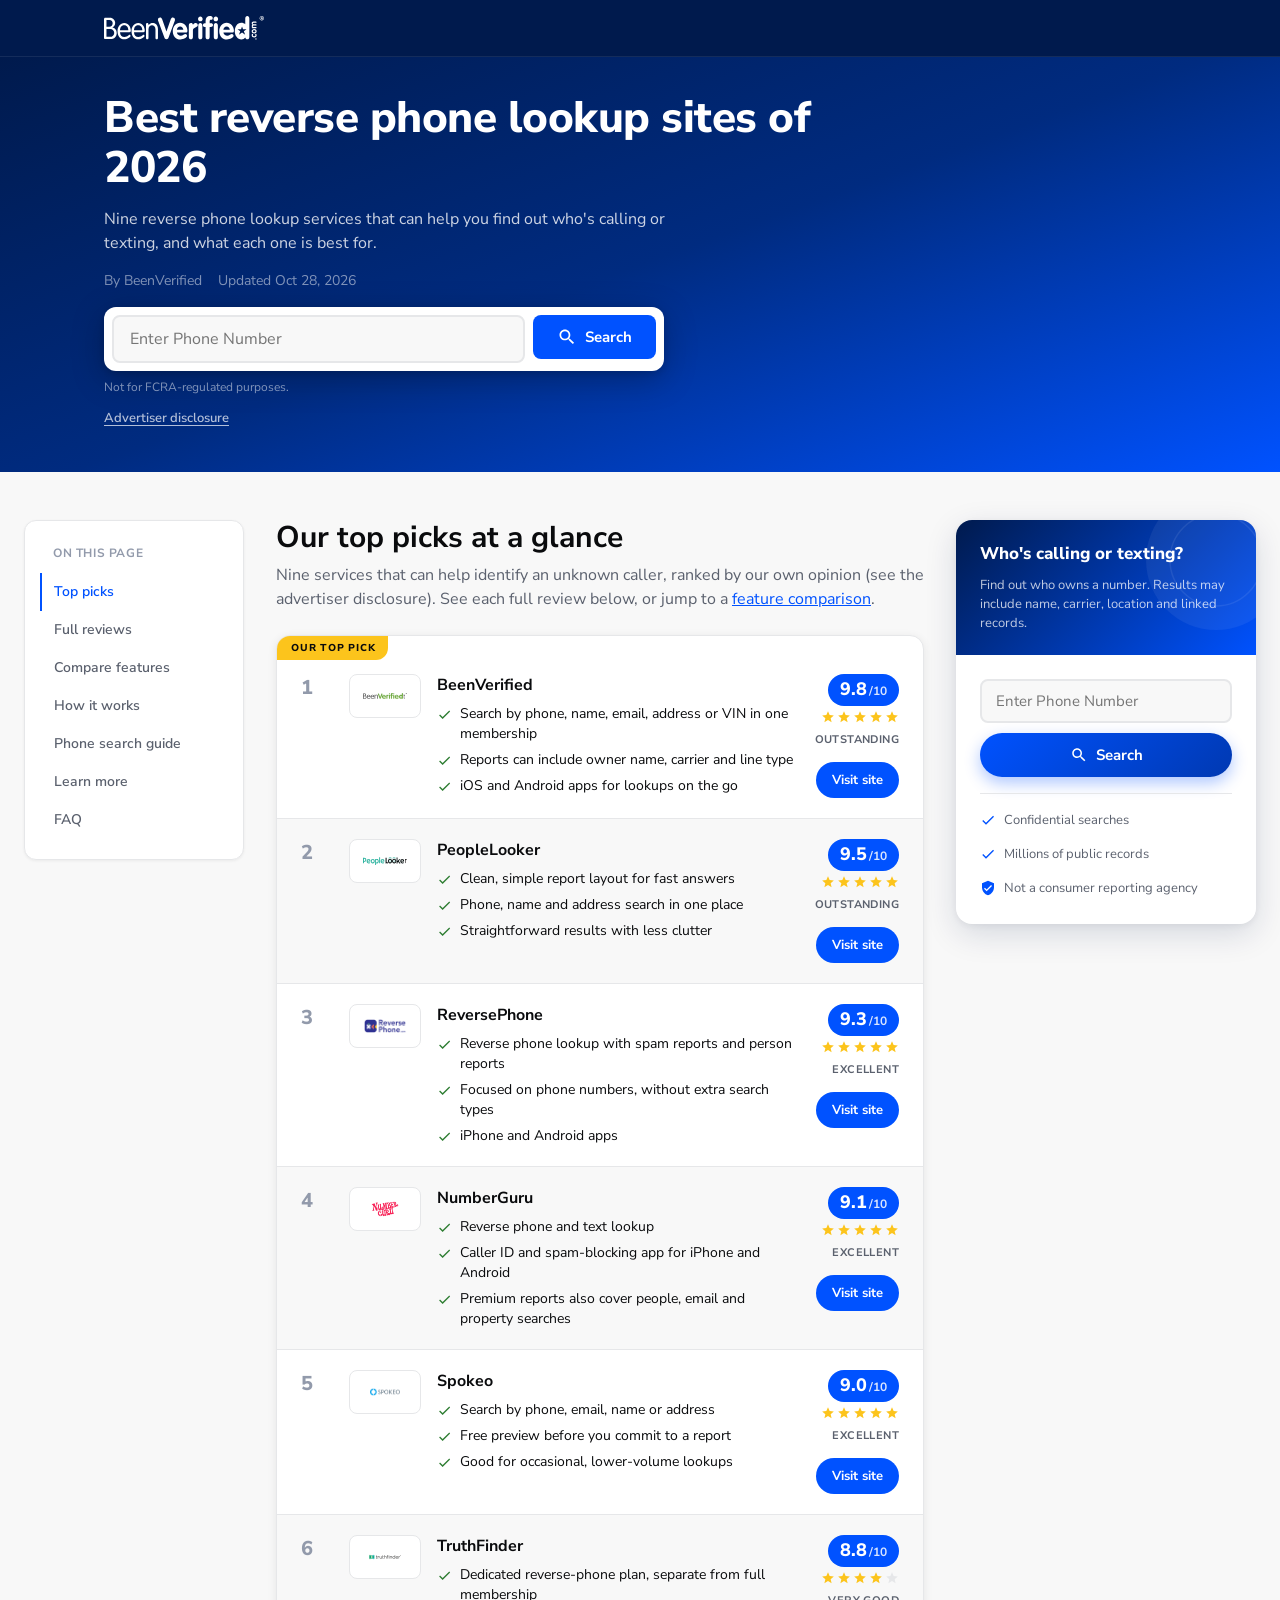
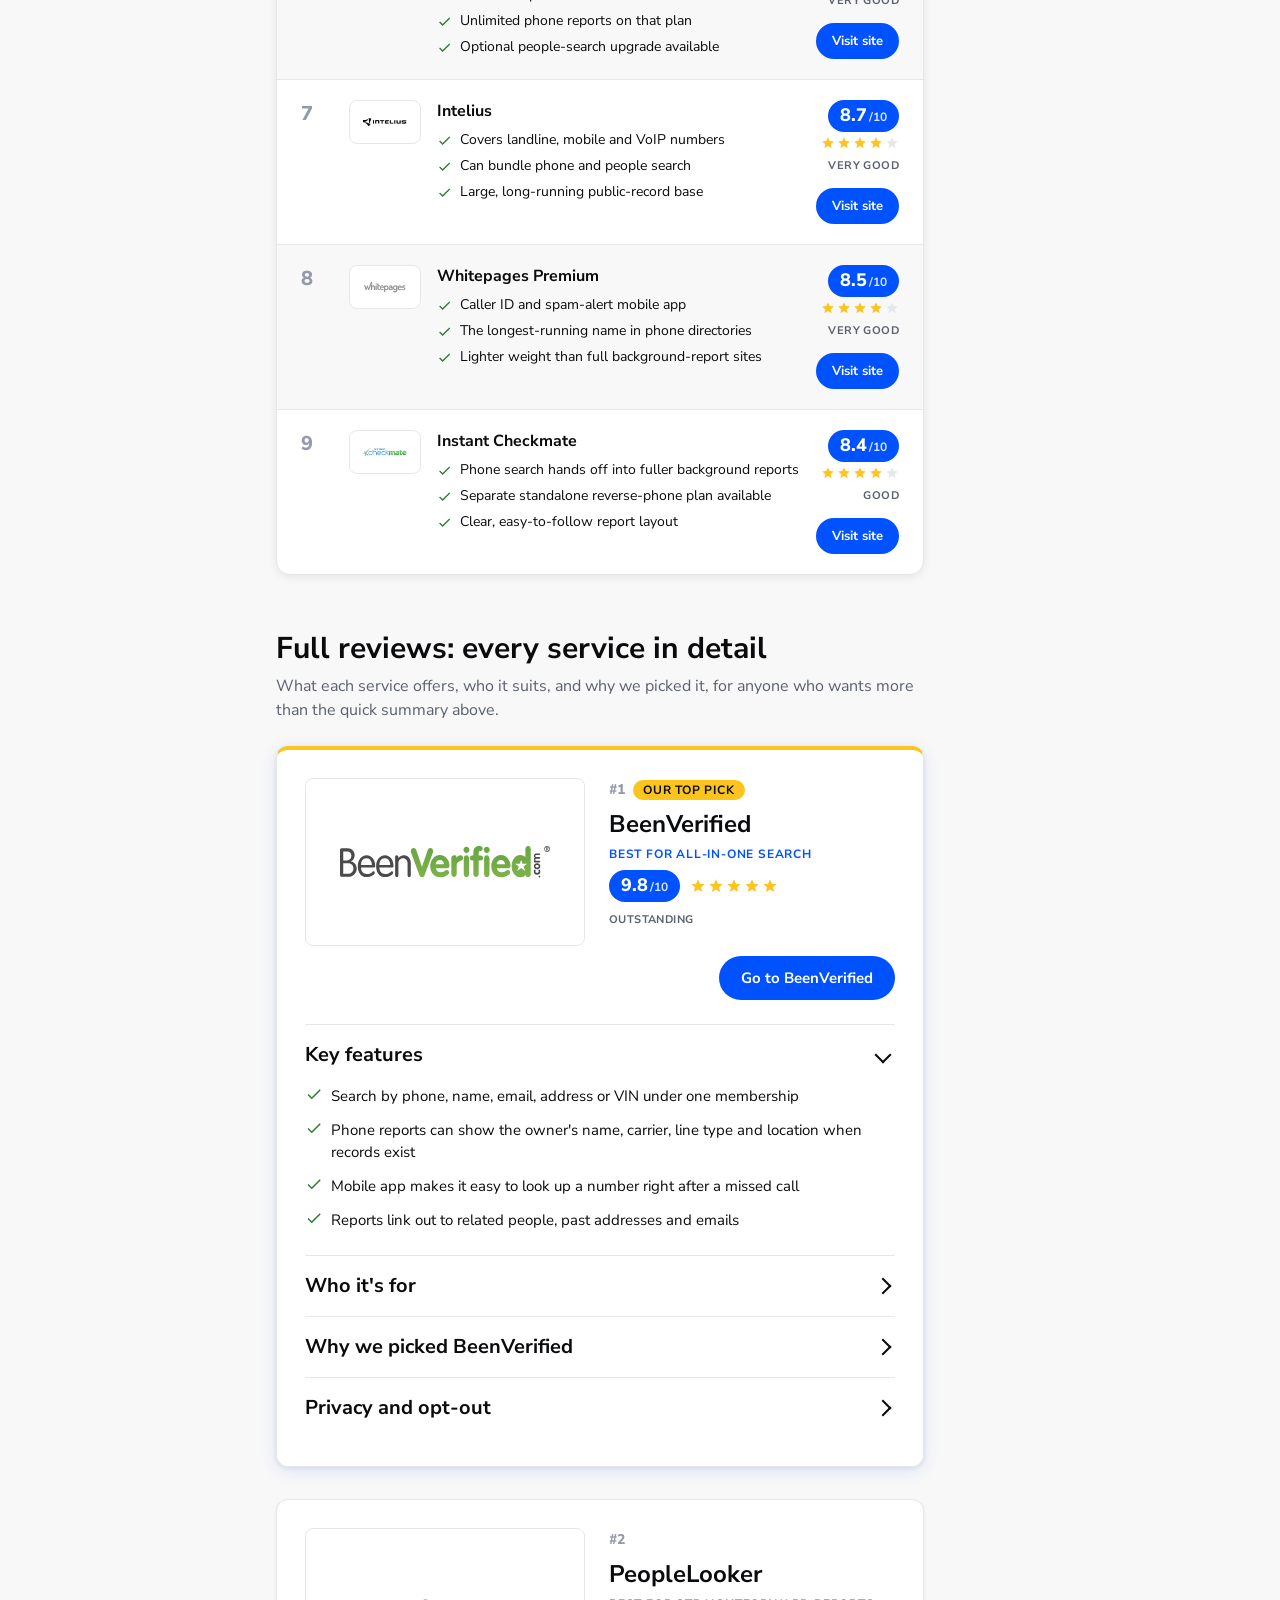
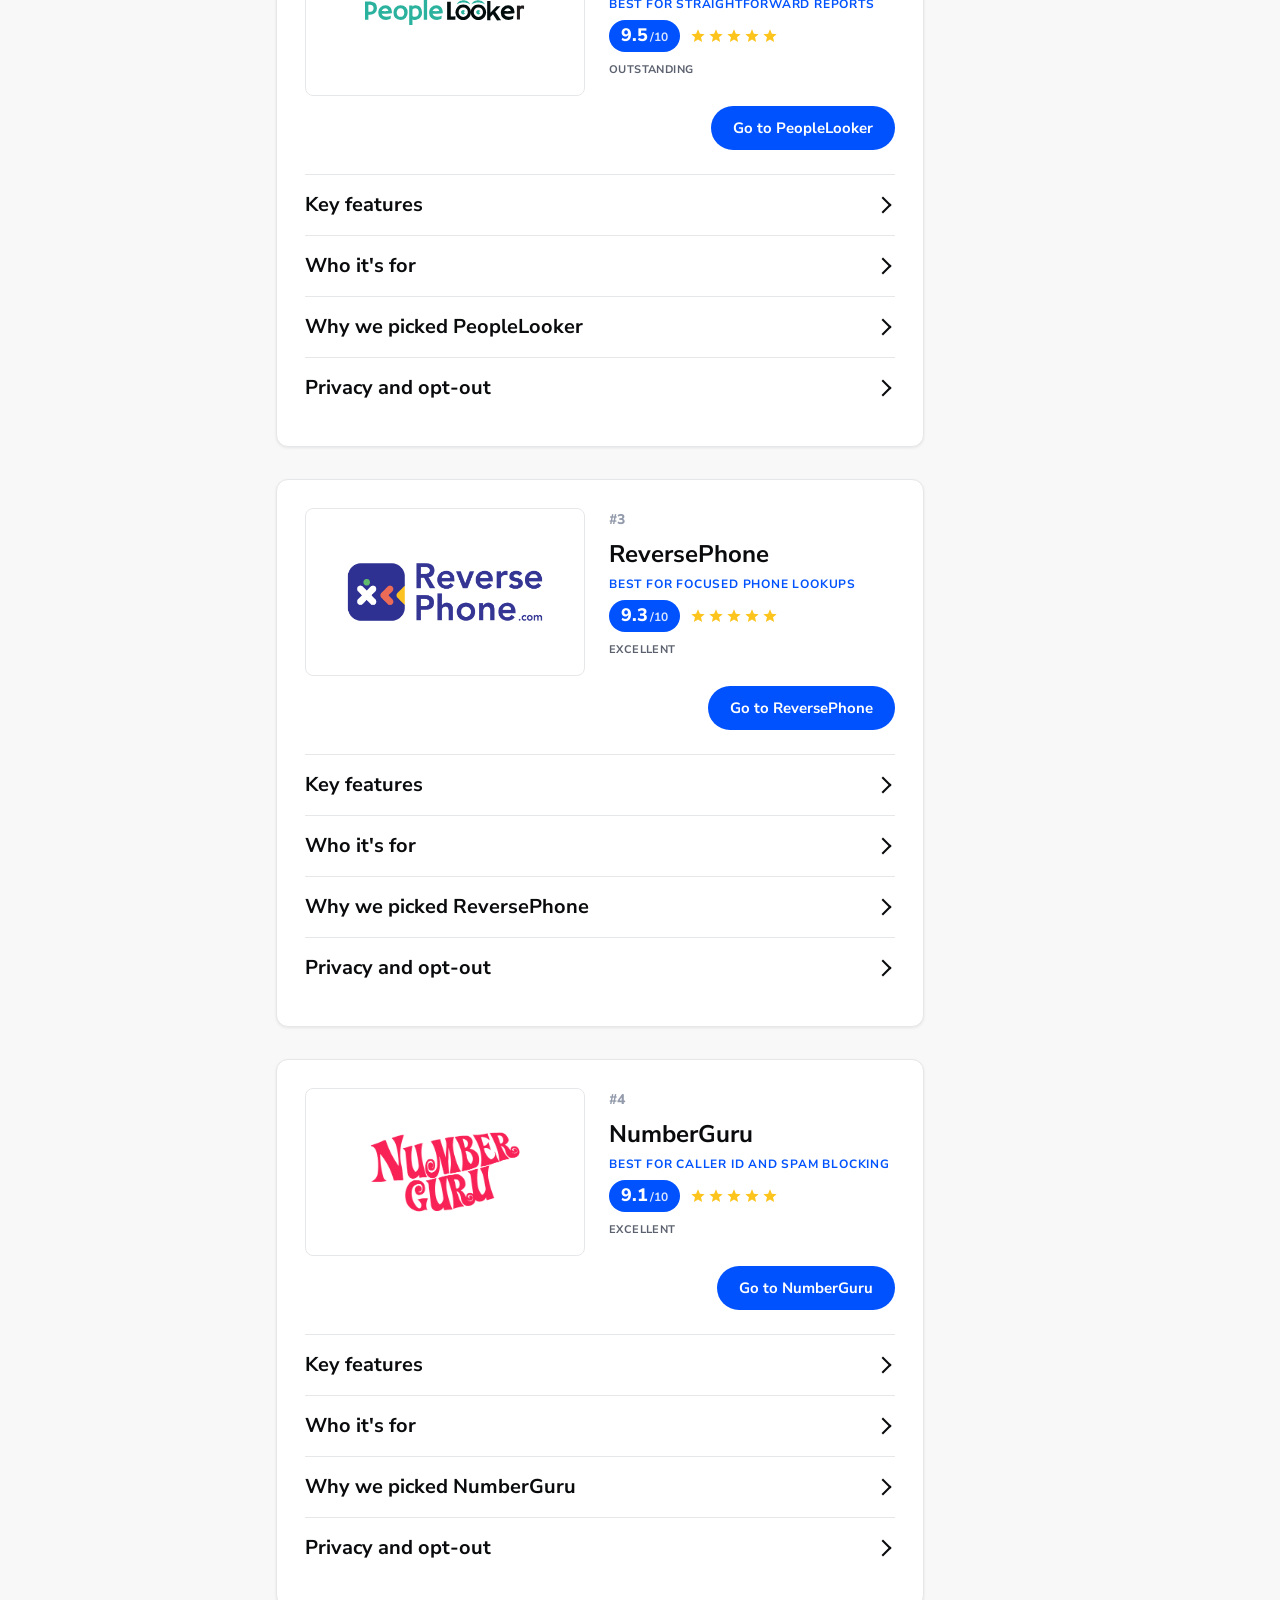
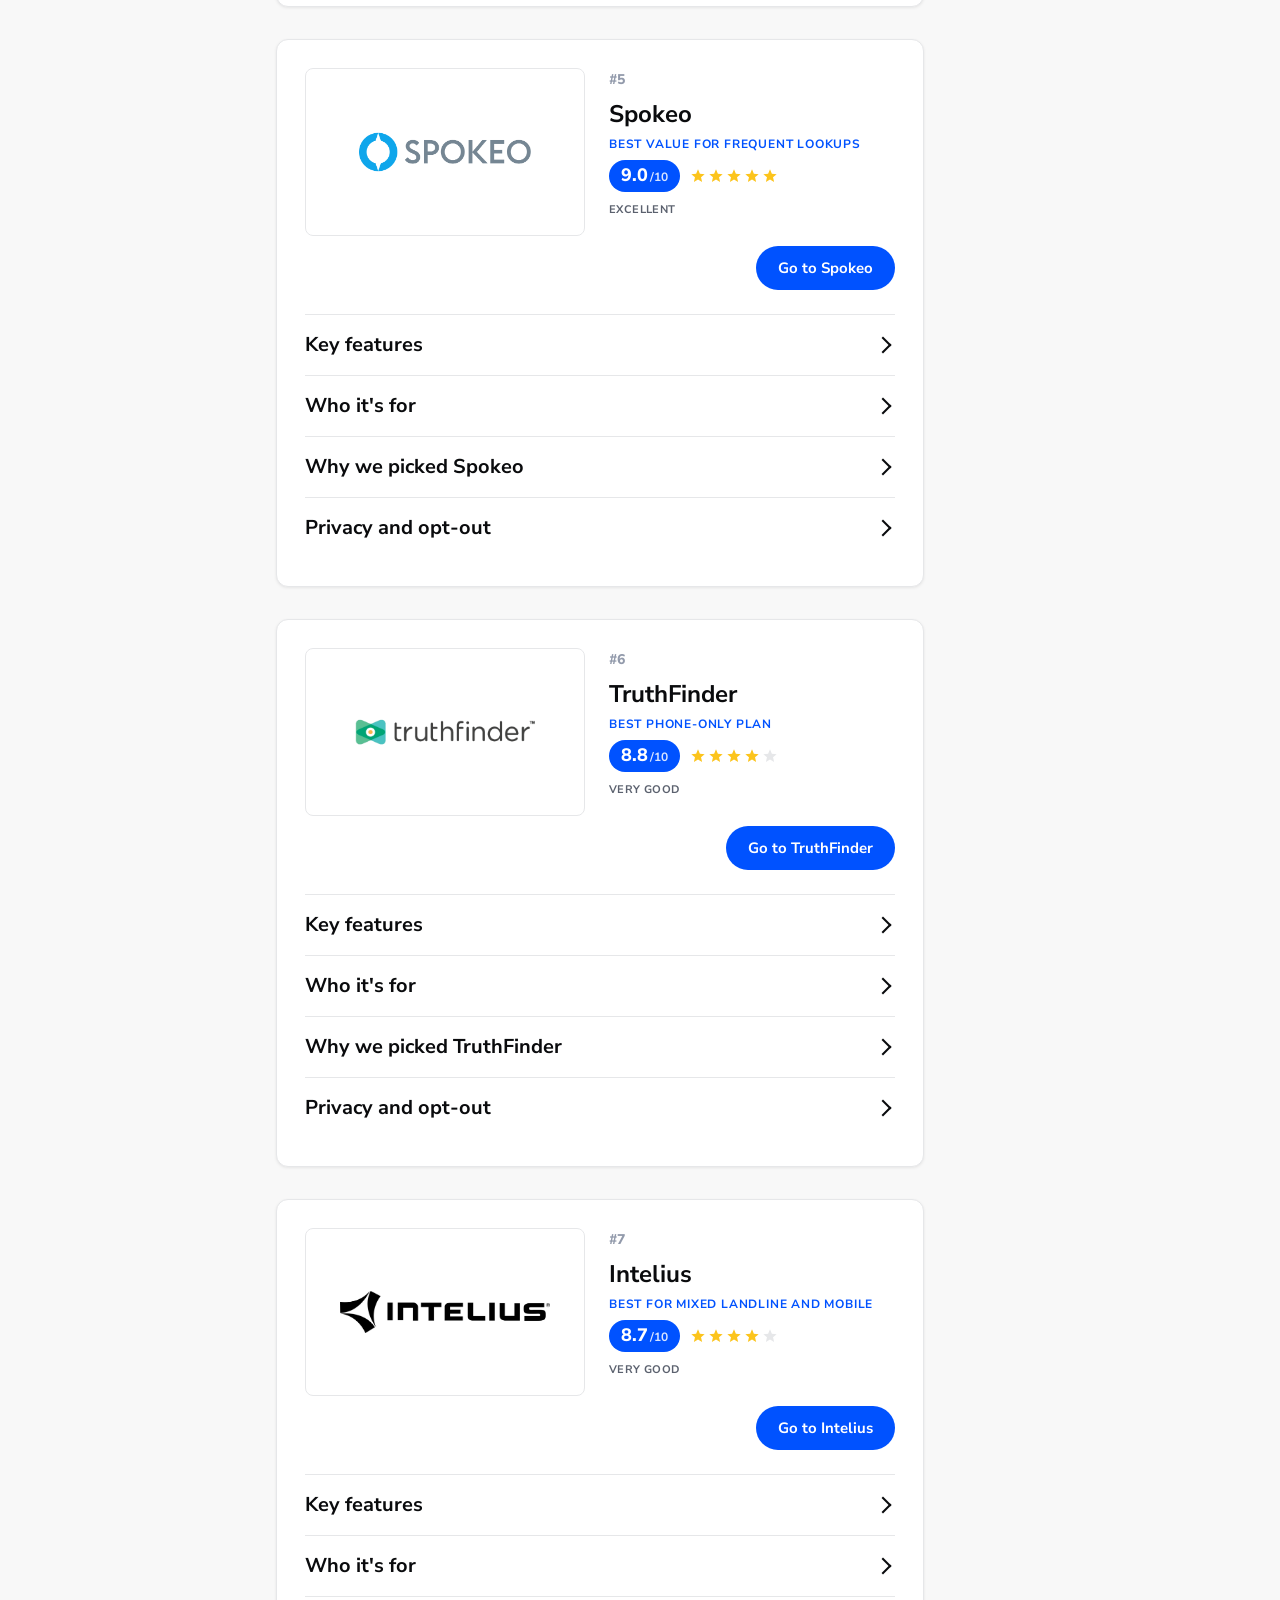
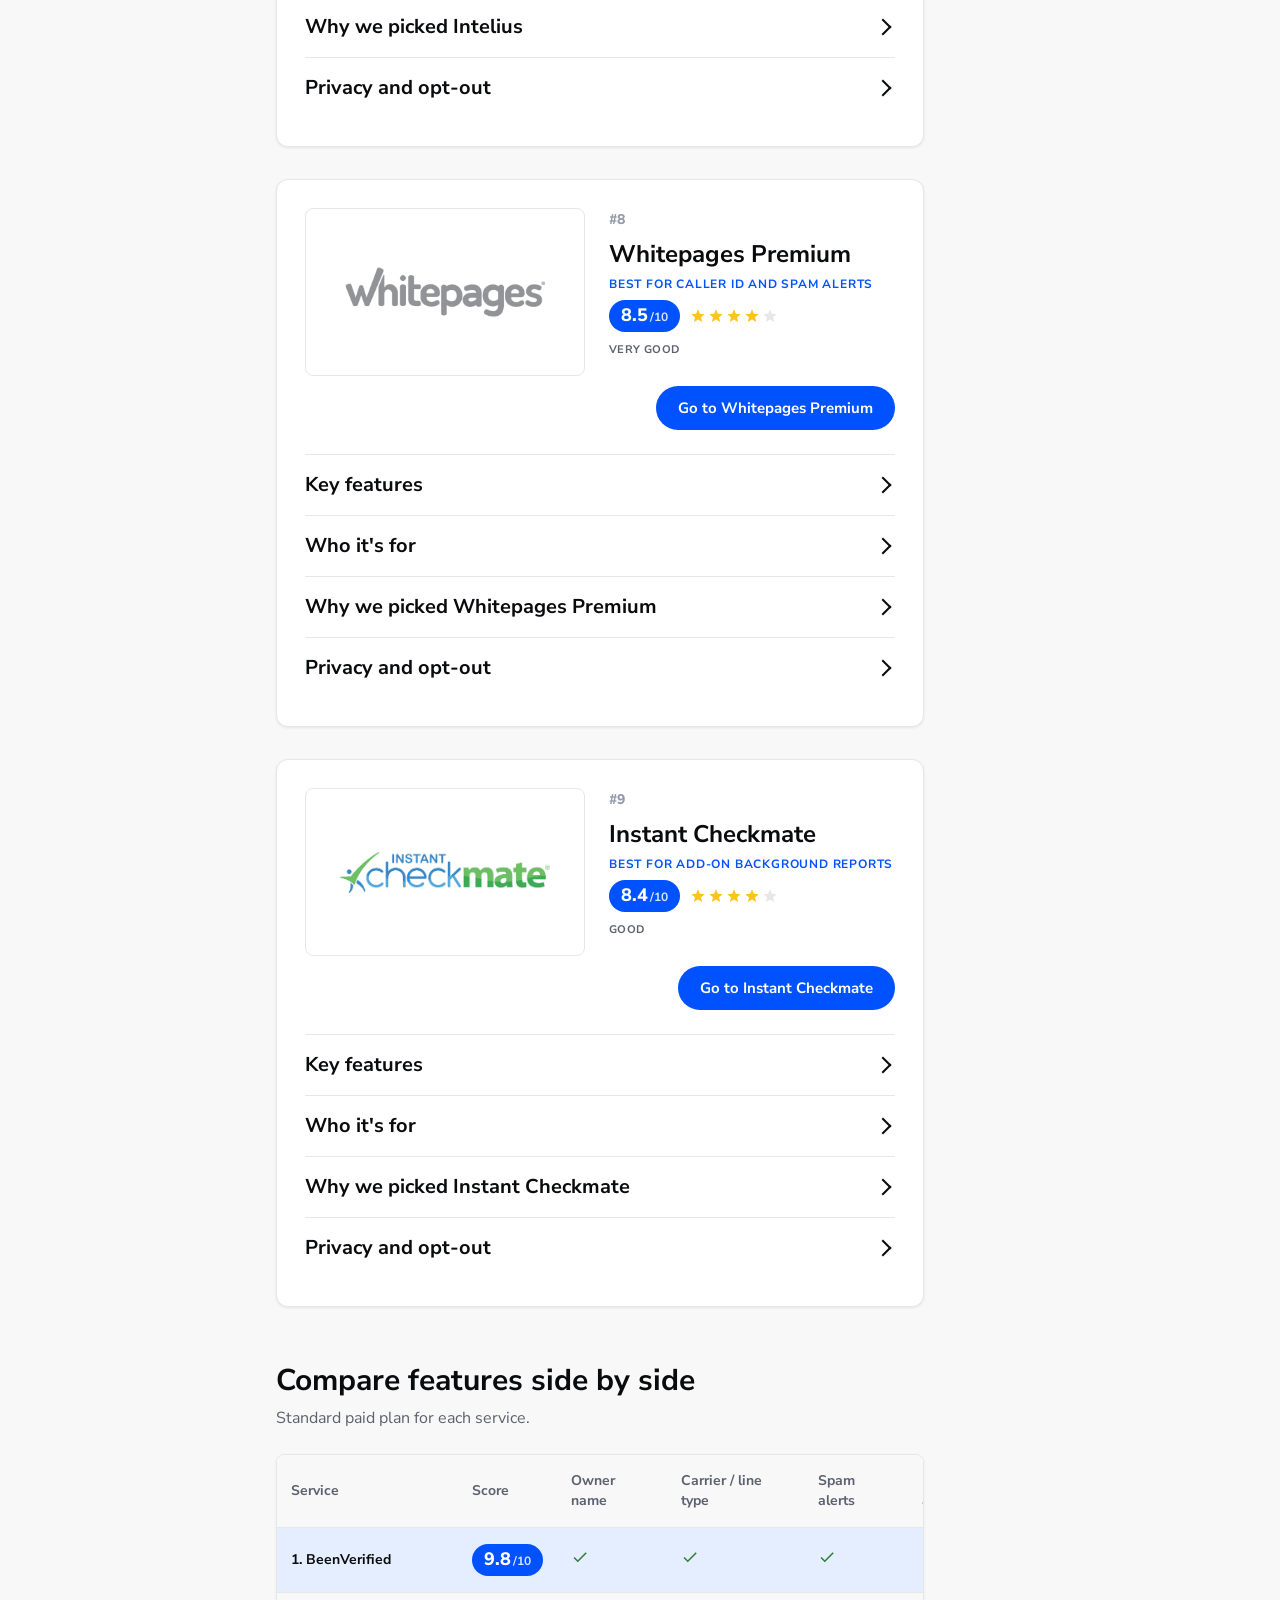
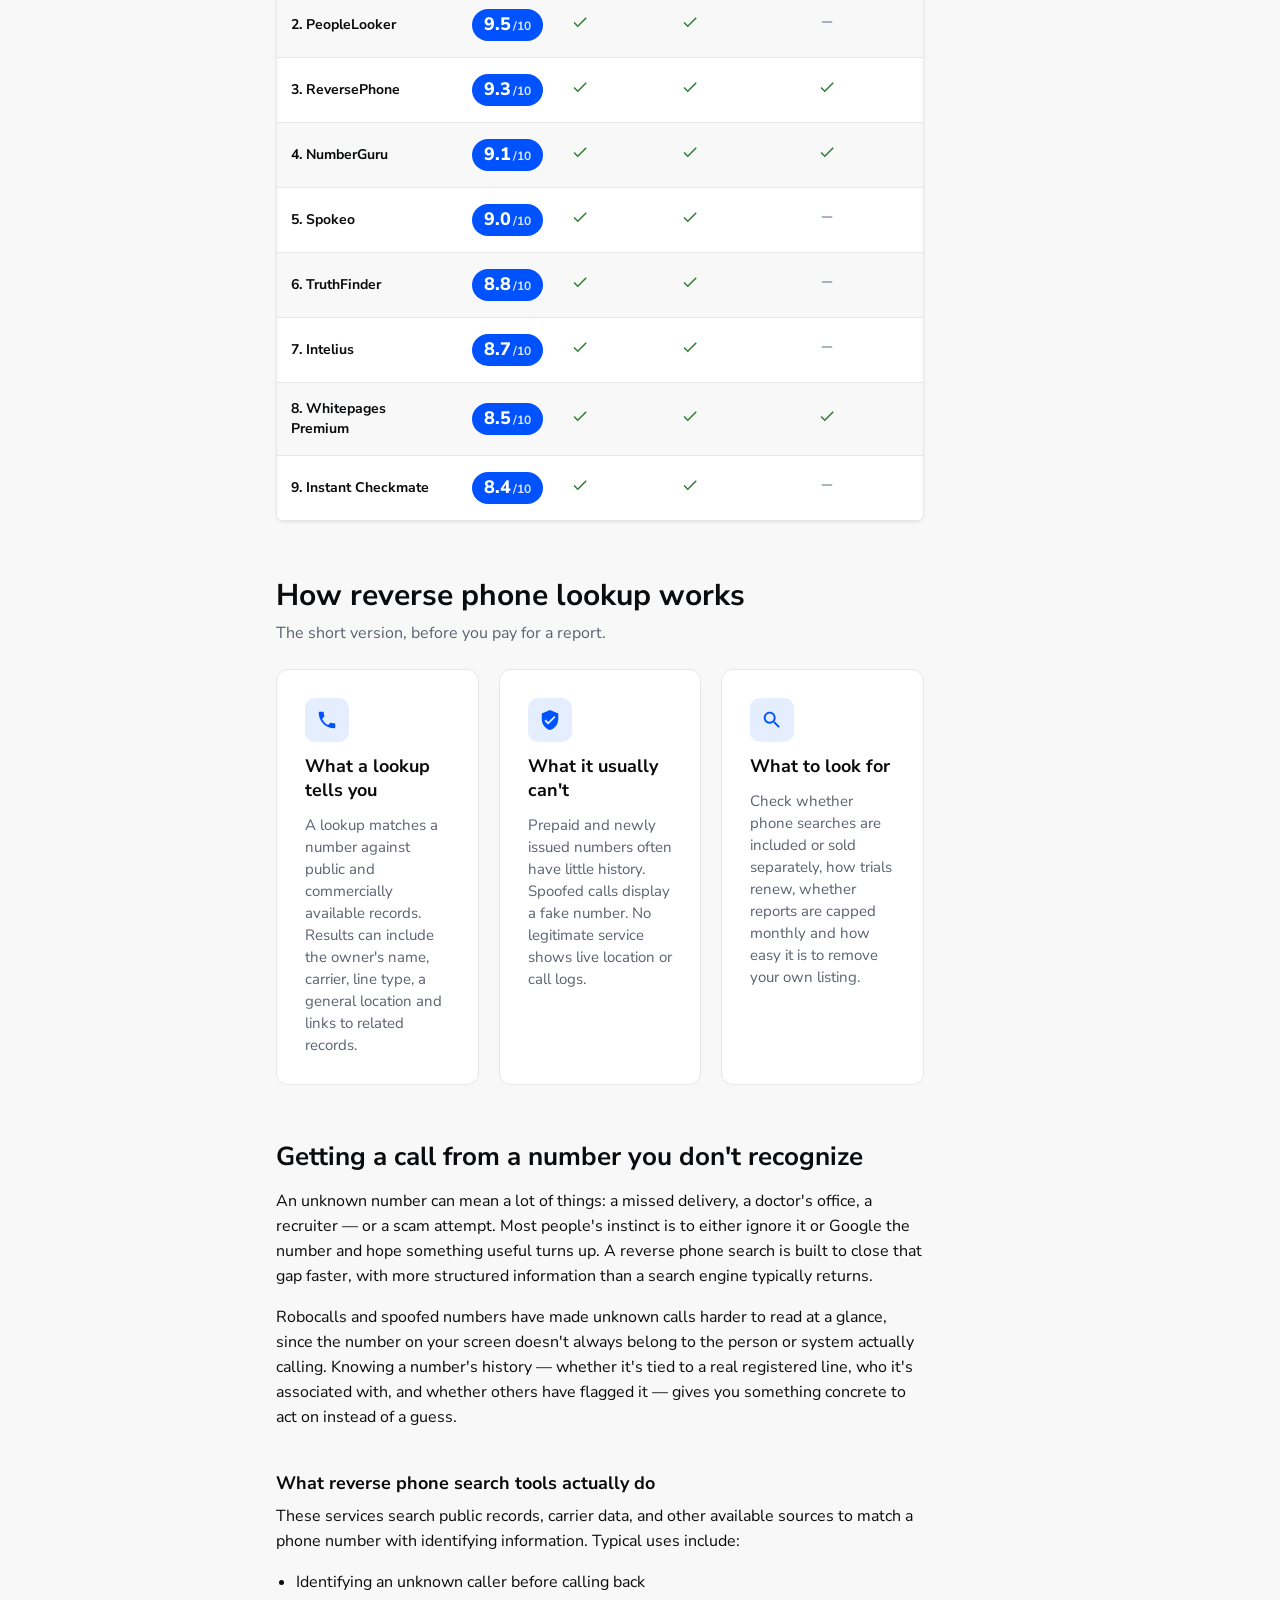
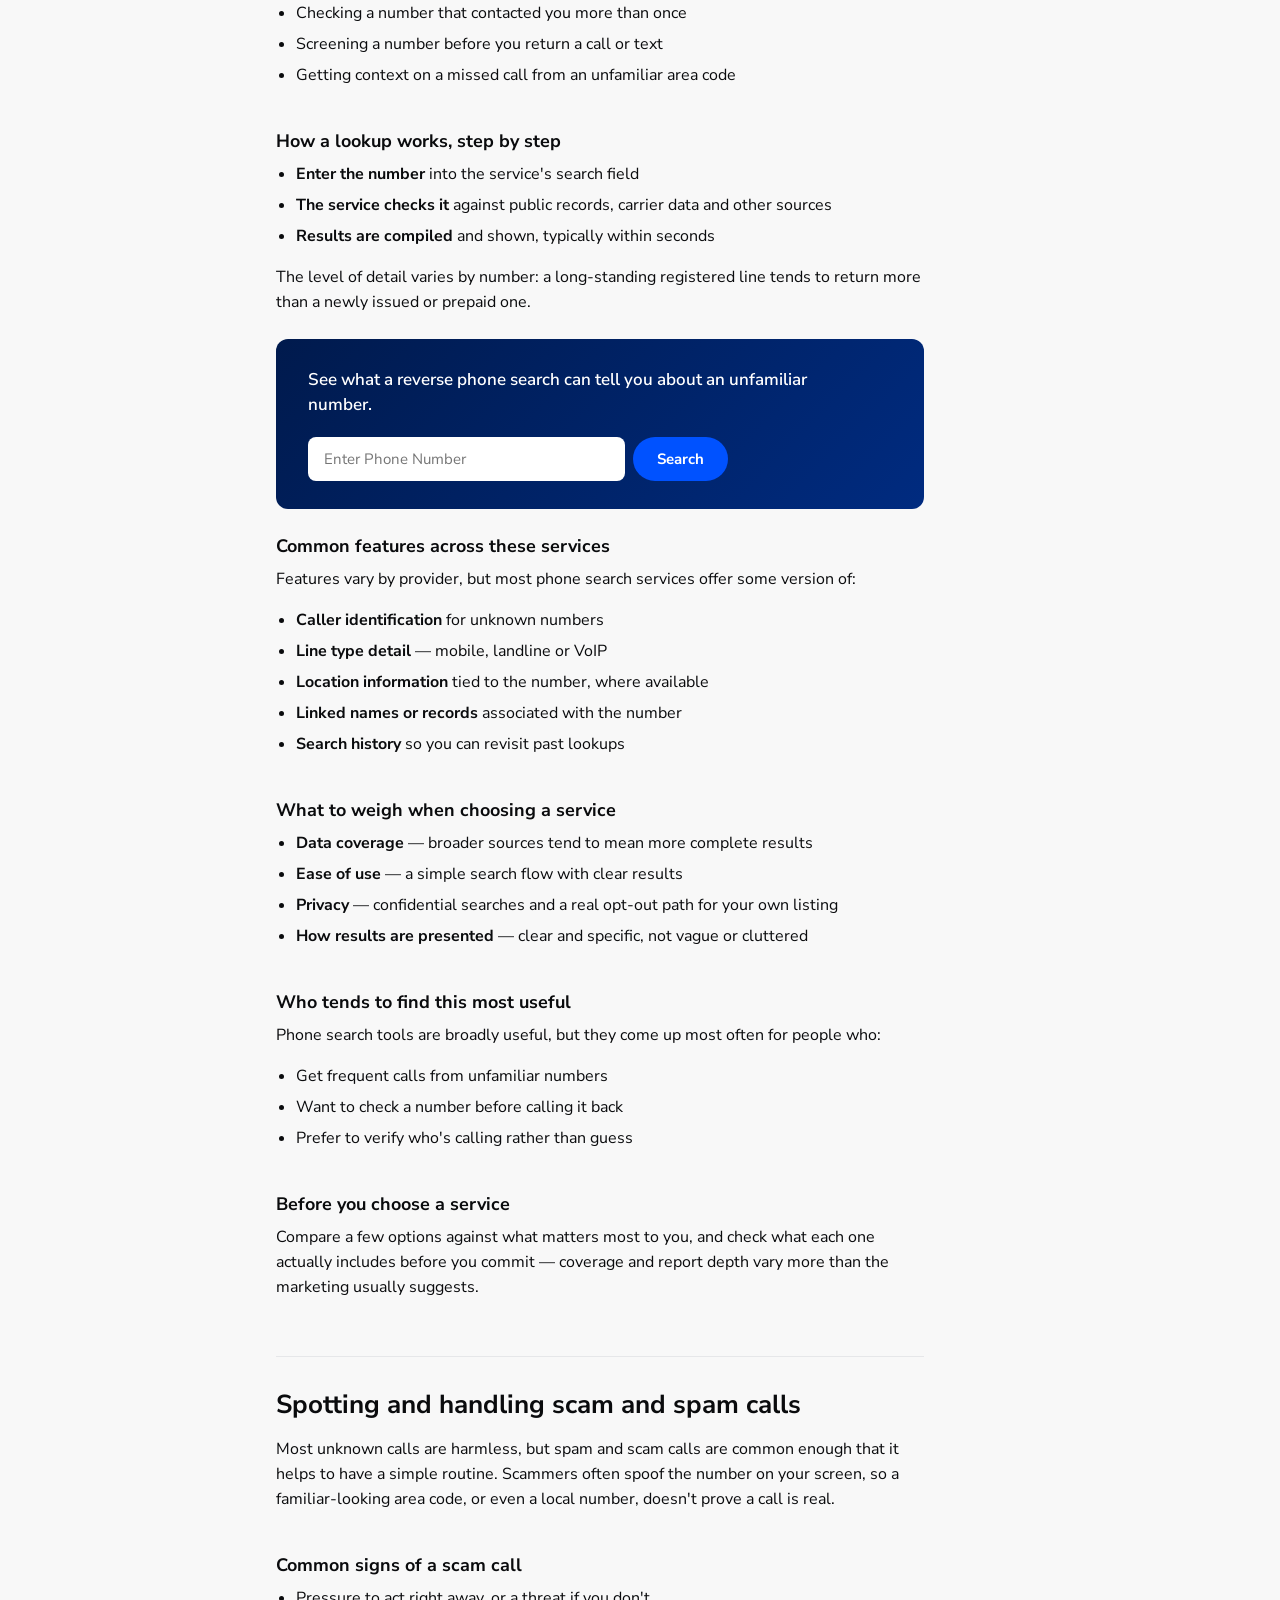
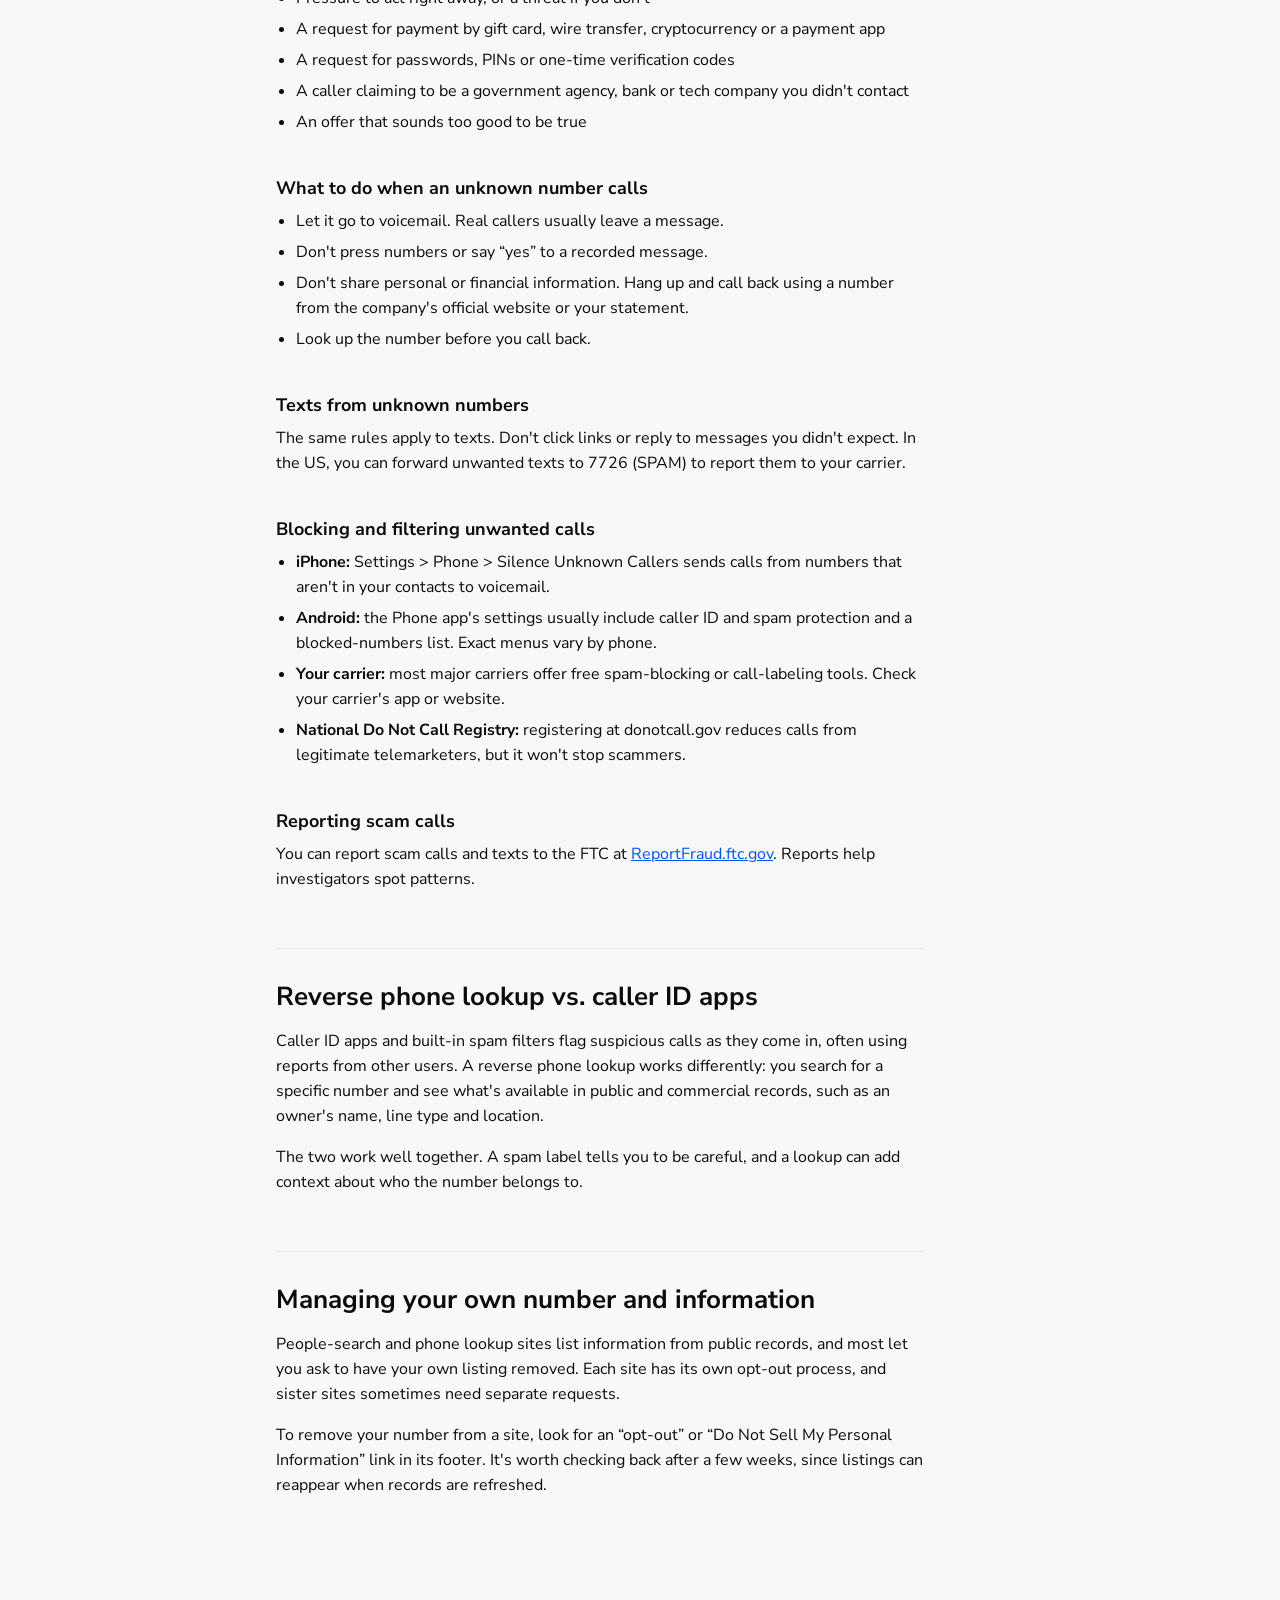
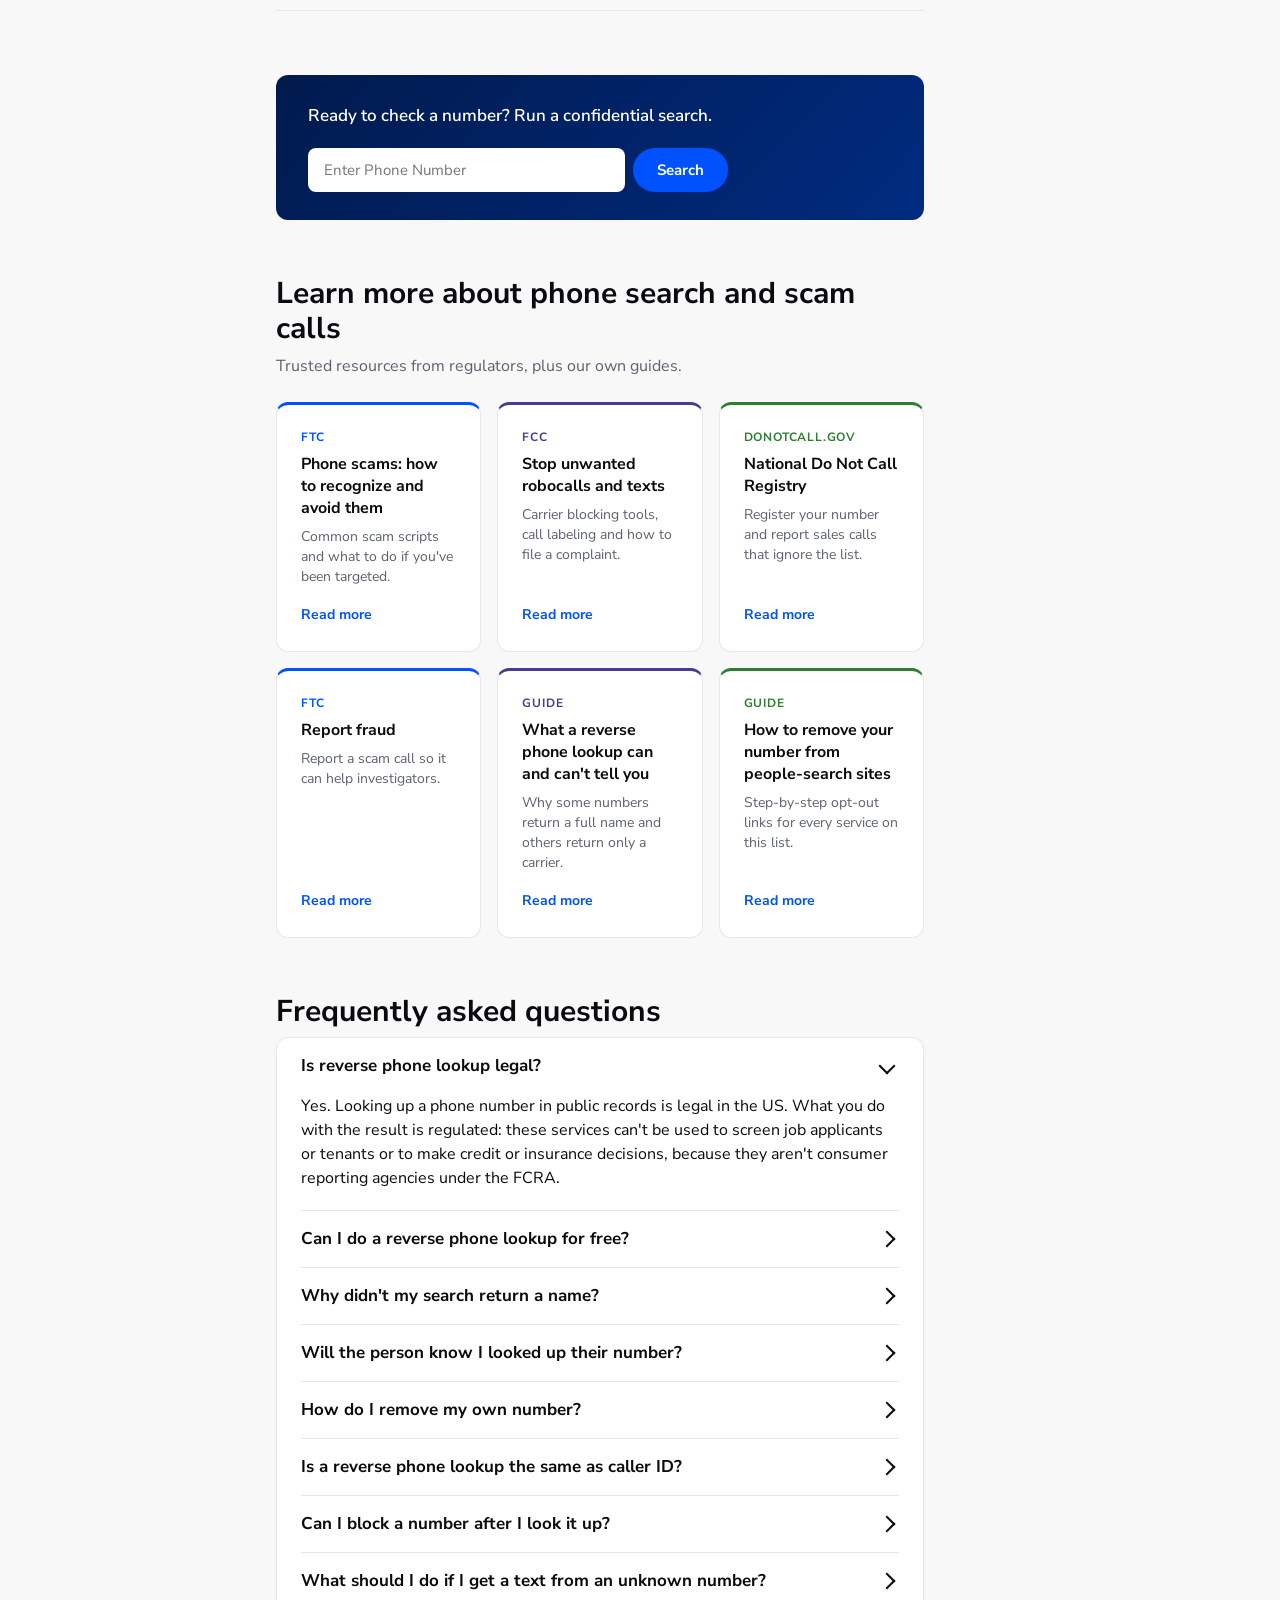
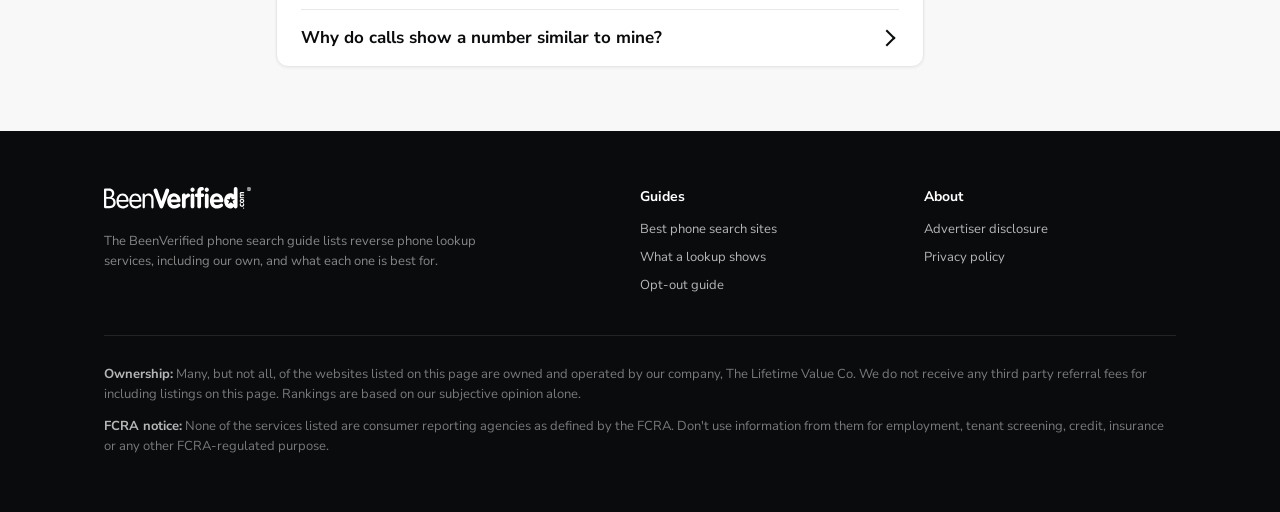
==== commit b61de5b9: "Phone search bars: format, validate like BeenVerified, cache-bust assets - Auto-format as 619-277-40" ====
--- a/phone-search/index.html
+++ b/phone-search/index.html
@@ -8,8 +8,8 @@
 <link rel="preconnect" href="https://fonts.googleapis.com">
 <link rel="preconnect" href="https://fonts.gstatic.com" crossorigin>
 <link href="https://fonts.googleapis.com/css2?family=Nunito+Sans:wght@400;600;700;800&amp;display=swap" rel="stylesheet">
-<link rel="stylesheet" href="css/tokens.css">
-<link rel="stylesheet" href="css/page.css">
+<link rel="stylesheet" href="css/tokens.css?v=69221364">
+<link rel="stylesheet" href="css/page.css?v=78088222">
 </head>
 <body>
 <div id="top">
@@ -25,10 +25,11 @@
     <div class="byline"><span>By BeenVerified</span><span>Updated Oct 28, 2026</span></div>
     <div class="hero-search">
       
-<form role="search" class="search search-hero" action="https://www.beenverified.com/lp/596a06/1/landing" method="get" target="_blank" rel="noopener">
+<form role="search" class="search search-hero" action="https://www.beenverified.com/lp/596a06/1/landing" method="get" target="_blank" rel="noopener" data-loading-url="https://www.beenverified.com/lp/596a06/2/loading/2fa779">
   <label class="sr-only" for="phone">Phone number</label>
-  <input id="phone" type="tel" inputmode="tel" placeholder="(555) 555-1234">
+  <input id="phone" type="tel" inputmode="tel" autocomplete="tel-national" placeholder="Enter Phone Number">
   <button type="submit" class="btn btn-search"><svg class="ic " width="20" height="20" viewBox="0 0 24 24" aria-hidden="true"><path d="M15.5 14h-.79l-.28-.27C15.41 12.59 16 11.11 16 9.5 16 5.91 13.09 3 9.5 3S3 5.91 3 9.5 5.91 16 9.5 16c1.61 0 3.09-.59 4.23-1.57l.27.28v.79l5 4.99L20.49 19l-4.99-5zm-6 0C7.01 14 5 11.99 5 9.5S7.01 5 9.5 5 14 7.01 14 9.5 11.99 14 9.5 14z"/></svg> Search</button>
+  <p class="search-error" id="phone-error" role="alert" hidden>Please enter a valid phone number, e.g. (212) 555-6789</p>
 </form>
       <p class="hero-note">Not for FCRA-regulated purposes.</p>
     </div>
@@ -373,10 +374,11 @@
 <div class="banner">
   <p>See what a reverse phone search can tell you about an unfamiliar number.</p>
   
-<form role="search" class="search search-banner" action="https://www.beenverified.com/lp/596a06/1/landing" method="get" target="_blank" rel="noopener">
+<form role="search" class="search search-banner" action="https://www.beenverified.com/lp/596a06/1/landing" method="get" target="_blank" rel="noopener" data-loading-url="https://www.beenverified.com/lp/596a06/2/loading/2fa779">
   <label class="sr-only" for="phone-guide-1">Phone number</label>
-  <input id="phone-guide-1" type="tel" inputmode="tel" placeholder="(555) 555-1234">
+  <input id="phone-guide-1" type="tel" inputmode="tel" autocomplete="tel-national" placeholder="Enter Phone Number">
   <button type="submit" class="btn btn-search">Search</button>
+  <p class="search-error" id="phone-guide-1-error" role="alert" hidden>Please enter a valid phone number, e.g. (212) 555-6789</p>
 </form>
 </div>
 <h3>Common features across these services</h3>
@@ -416,10 +418,11 @@
 <div class="banner">
   <p>Ready to check a number? Run a confidential search.</p>
   
-<form role="search" class="search search-banner" action="https://www.beenverified.com/lp/596a06/1/landing" method="get" target="_blank" rel="noopener">
+<form role="search" class="search search-banner" action="https://www.beenverified.com/lp/596a06/1/landing" method="get" target="_blank" rel="noopener" data-loading-url="https://www.beenverified.com/lp/596a06/2/loading/2fa779">
   <label class="sr-only" for="phone-closing">Phone number</label>
-  <input id="phone-closing" type="tel" inputmode="tel" placeholder="(555) 555-1234">
+  <input id="phone-closing" type="tel" inputmode="tel" autocomplete="tel-national" placeholder="Enter Phone Number">
   <button type="submit" class="btn btn-search">Search</button>
+  <p class="search-error" id="phone-closing-error" role="alert" hidden>Please enter a valid phone number, e.g. (212) 555-6789</p>
 </form>
 </div></section>
 
@@ -461,9 +464,10 @@
       <p>Find out who owns a number. Results may include name, carrier, location and linked records.</p>
     </div>
     <div class="sb-body">
-      <form role="search" action="https://www.beenverified.com/lp/596a06/1/landing" method="get" target="_blank" rel="noopener" class="sb-form">
+      <form role="search" action="https://www.beenverified.com/lp/596a06/1/landing" method="get" target="_blank" rel="noopener" class="sb-form" data-loading-url="https://www.beenverified.com/lp/596a06/2/loading/2fa779">
         <label class="sr-only" for="sidebar-phone">Phone number</label>
-        <input id="sidebar-phone" type="tel" inputmode="tel" placeholder="(555) 555-1234">
+        <input id="sidebar-phone" type="tel" inputmode="tel" autocomplete="tel-national" placeholder="Enter Phone Number">
+        <p class="search-error" id="sidebar-phone-error" role="alert" hidden>Please enter a valid phone number, e.g. (212) 555-6789</p>
         <button type="submit" class="btn btn-sb"><svg class="ic " width="18" height="18" viewBox="0 0 24 24" aria-hidden="true"><path d="M15.5 14h-.79l-.28-.27C15.41 12.59 16 11.11 16 9.5 16 5.91 13.09 3 9.5 3S3 5.91 3 9.5 5.91 16 9.5 16c1.61 0 3.09-.59 4.23-1.57l.27.28v.79l5 4.99L20.49 19l-4.99-5zm-6 0C7.01 14 5 11.99 5 9.5S7.01 5 9.5 5 14 7.01 14 9.5 11.99 14 9.5 14z"/></svg> Search</button>
       </form>
       <div class="sb-claims"><div><svg class="ic ic-blue" width="16" height="16" viewBox="0 0 24 24" aria-hidden="true"><path d="M9 16.17 4.83 12l-1.42 1.41L9 19 21 7l-1.41-1.41z"/></svg> Confidential searches</div><div><svg class="ic ic-blue" width="16" height="16" viewBox="0 0 24 24" aria-hidden="true"><path d="M9 16.17 4.83 12l-1.42 1.41L9 19 21 7l-1.41-1.41z"/></svg> Millions of public records</div><div><svg class="ic ic-blue" width="16" height="16" viewBox="0 0 24 24" aria-hidden="true"><path d="M12 1 3 5v6c0 5.55 3.84 10.74 9 12 5.16-1.26 9-6.45 9-12V5l-9-4zm-2 16-4-4 1.41-1.41L10 14.17l6.59-6.59L18 9l-8 8z"/></svg> Not a consumer reporting agency</div></div>
@@ -485,6 +489,6 @@
   </div>
 </footer>
 </div>
-<script src="js/page.js" defer></script>
+<script src="js/page.js?v=c5ad25bd" defer></script>
 </body>
 </html>
--- a/phone-search/css/page.css
+++ b/phone-search/css/page.css
@@ -219,6 +219,7 @@
 
 .search {
   display: flex;
+  flex-wrap: wrap;
   gap: 8px;
 }
 .search input,
@@ -258,6 +259,29 @@
   border: 2px solid transparent;
   font-size: 15px;
   background: #fff;
+}
+
+/* Invalid phone number: red border plus a message under the input (see js/page.js). */
+.search input[aria-invalid='true'],
+.sb-form input[aria-invalid='true'] {
+  border-color: var(--con);
+}
+.search-error {
+  flex: 0 0 100%;
+  margin: 0;
+  font-size: 13px;
+  line-height: 18px;
+  color: var(--con);
+  text-wrap: balance;
+}
+.search-error[hidden] {
+  display: none;
+}
+.search-hero .search-error {
+  padding: 0 2px 2px;
+}
+.search-banner .search-error {
+  color: #ff9aa6;
 }
 
 /* Advertiser disclosure: expands in place */
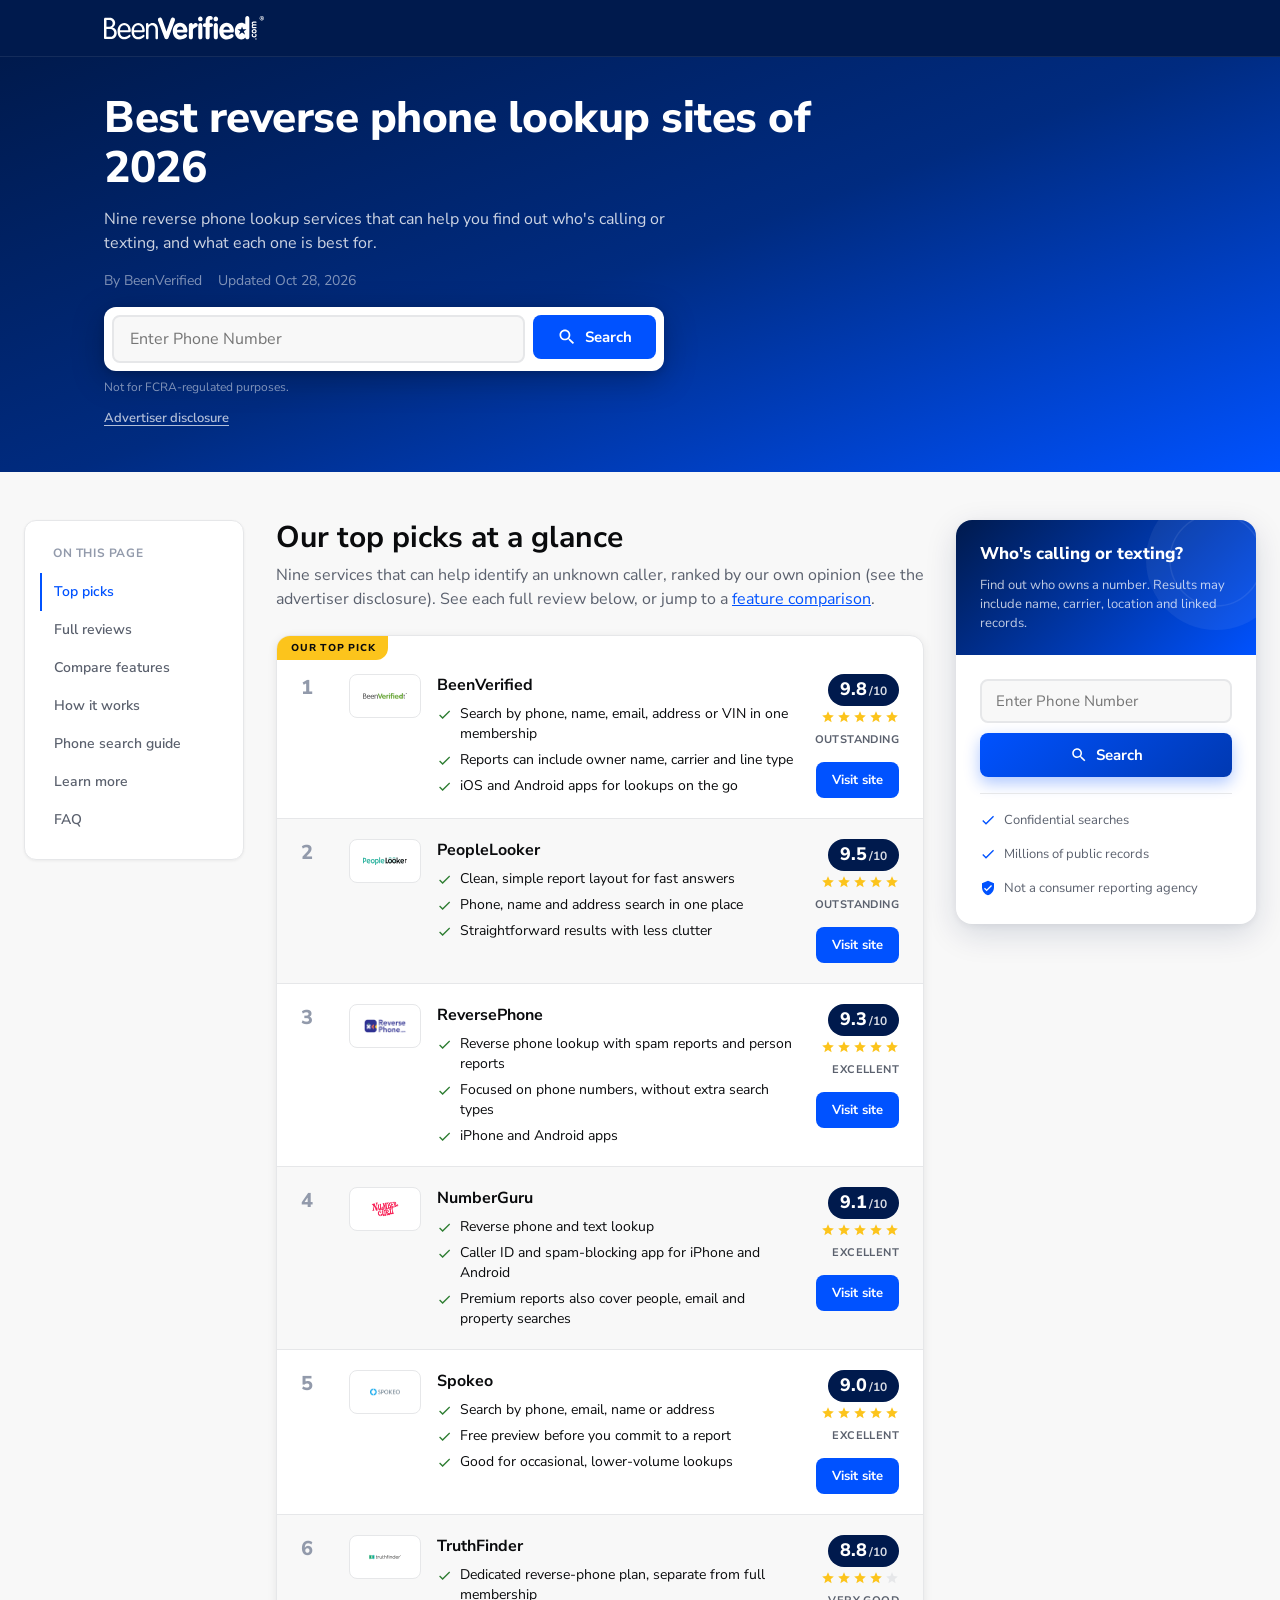
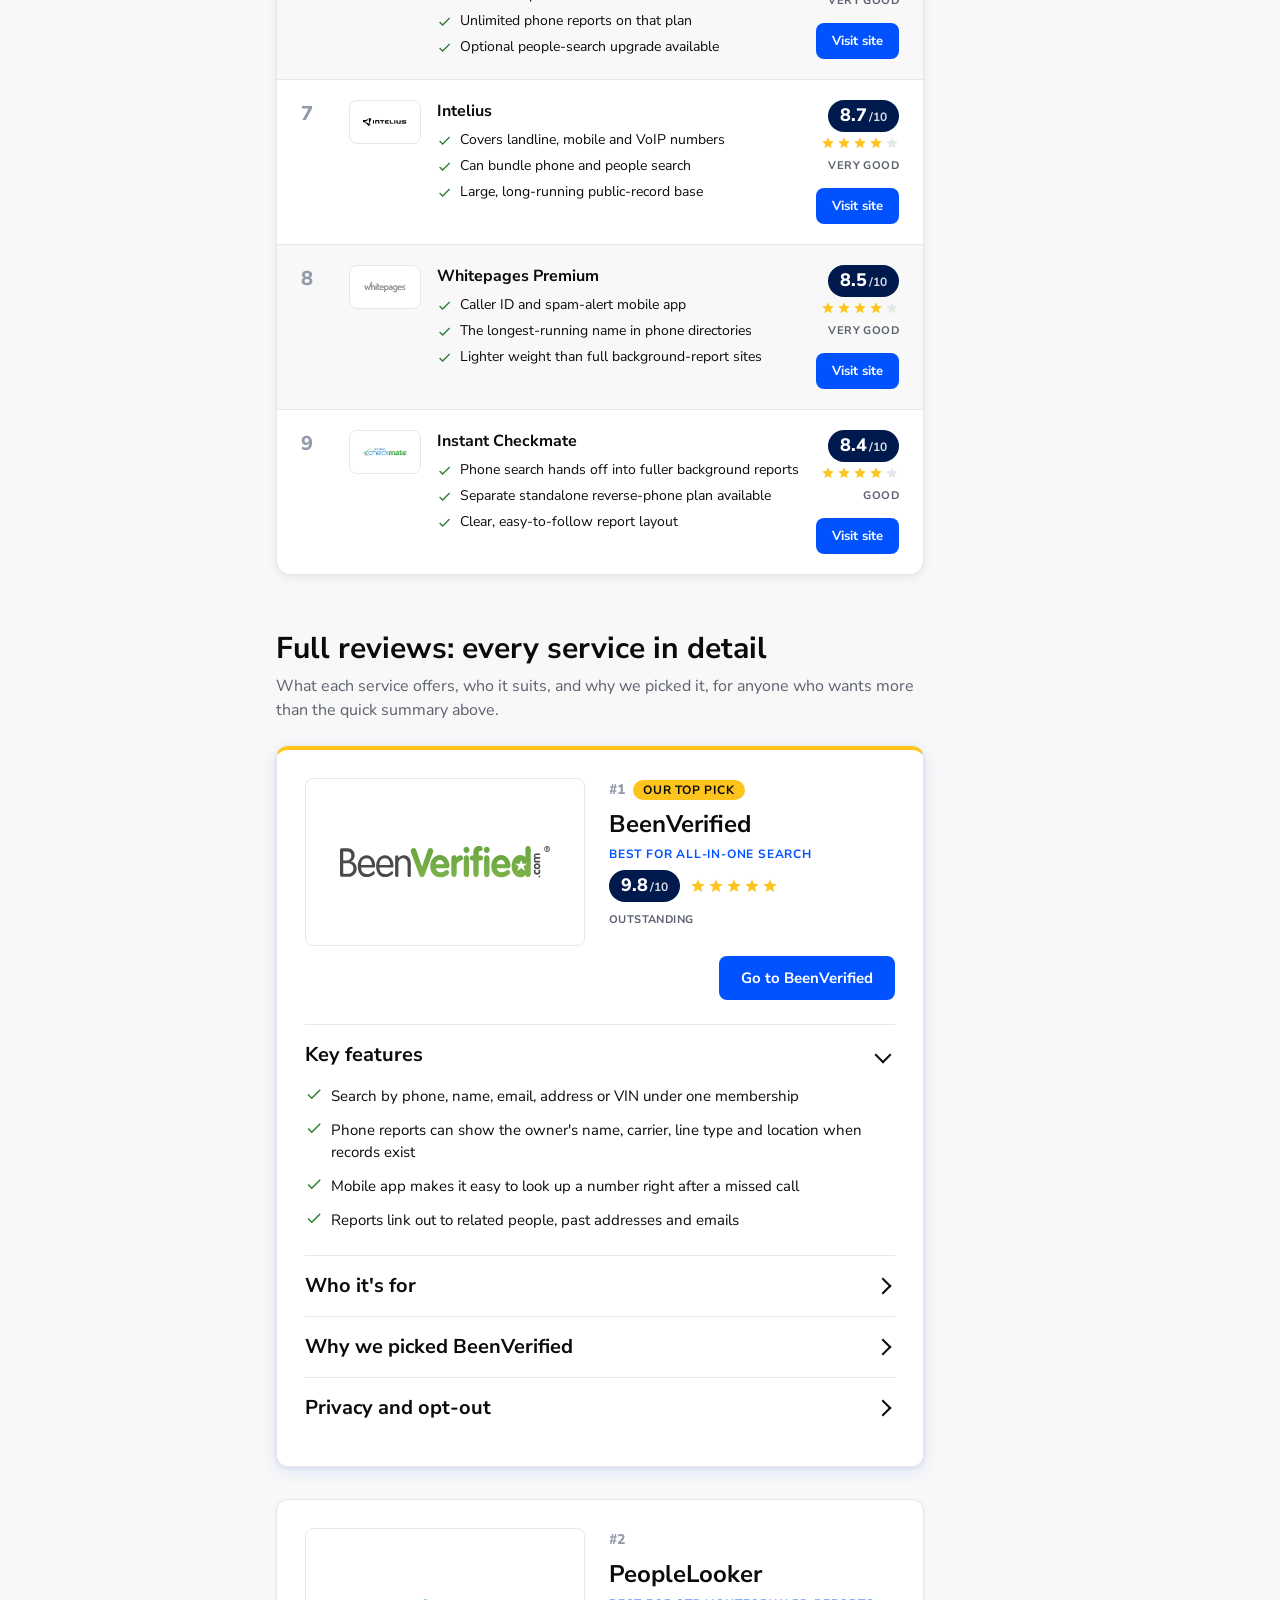
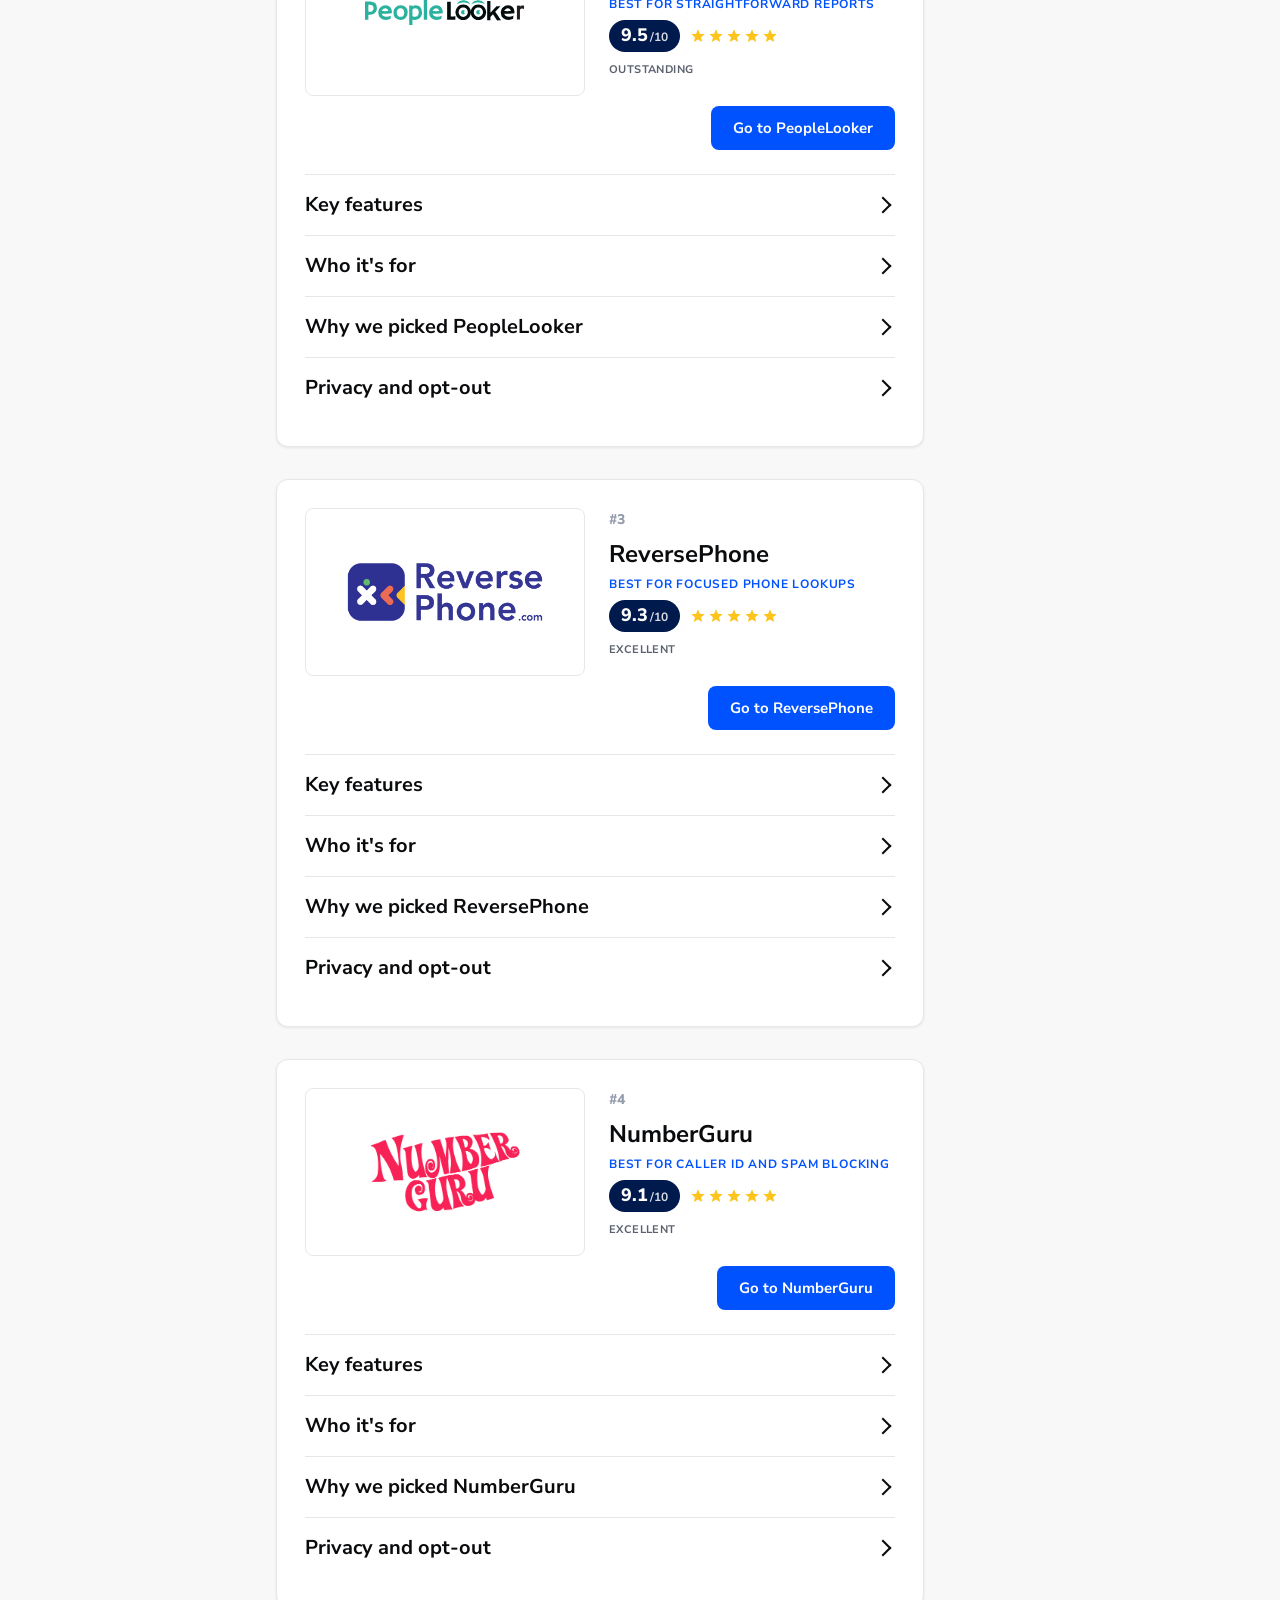
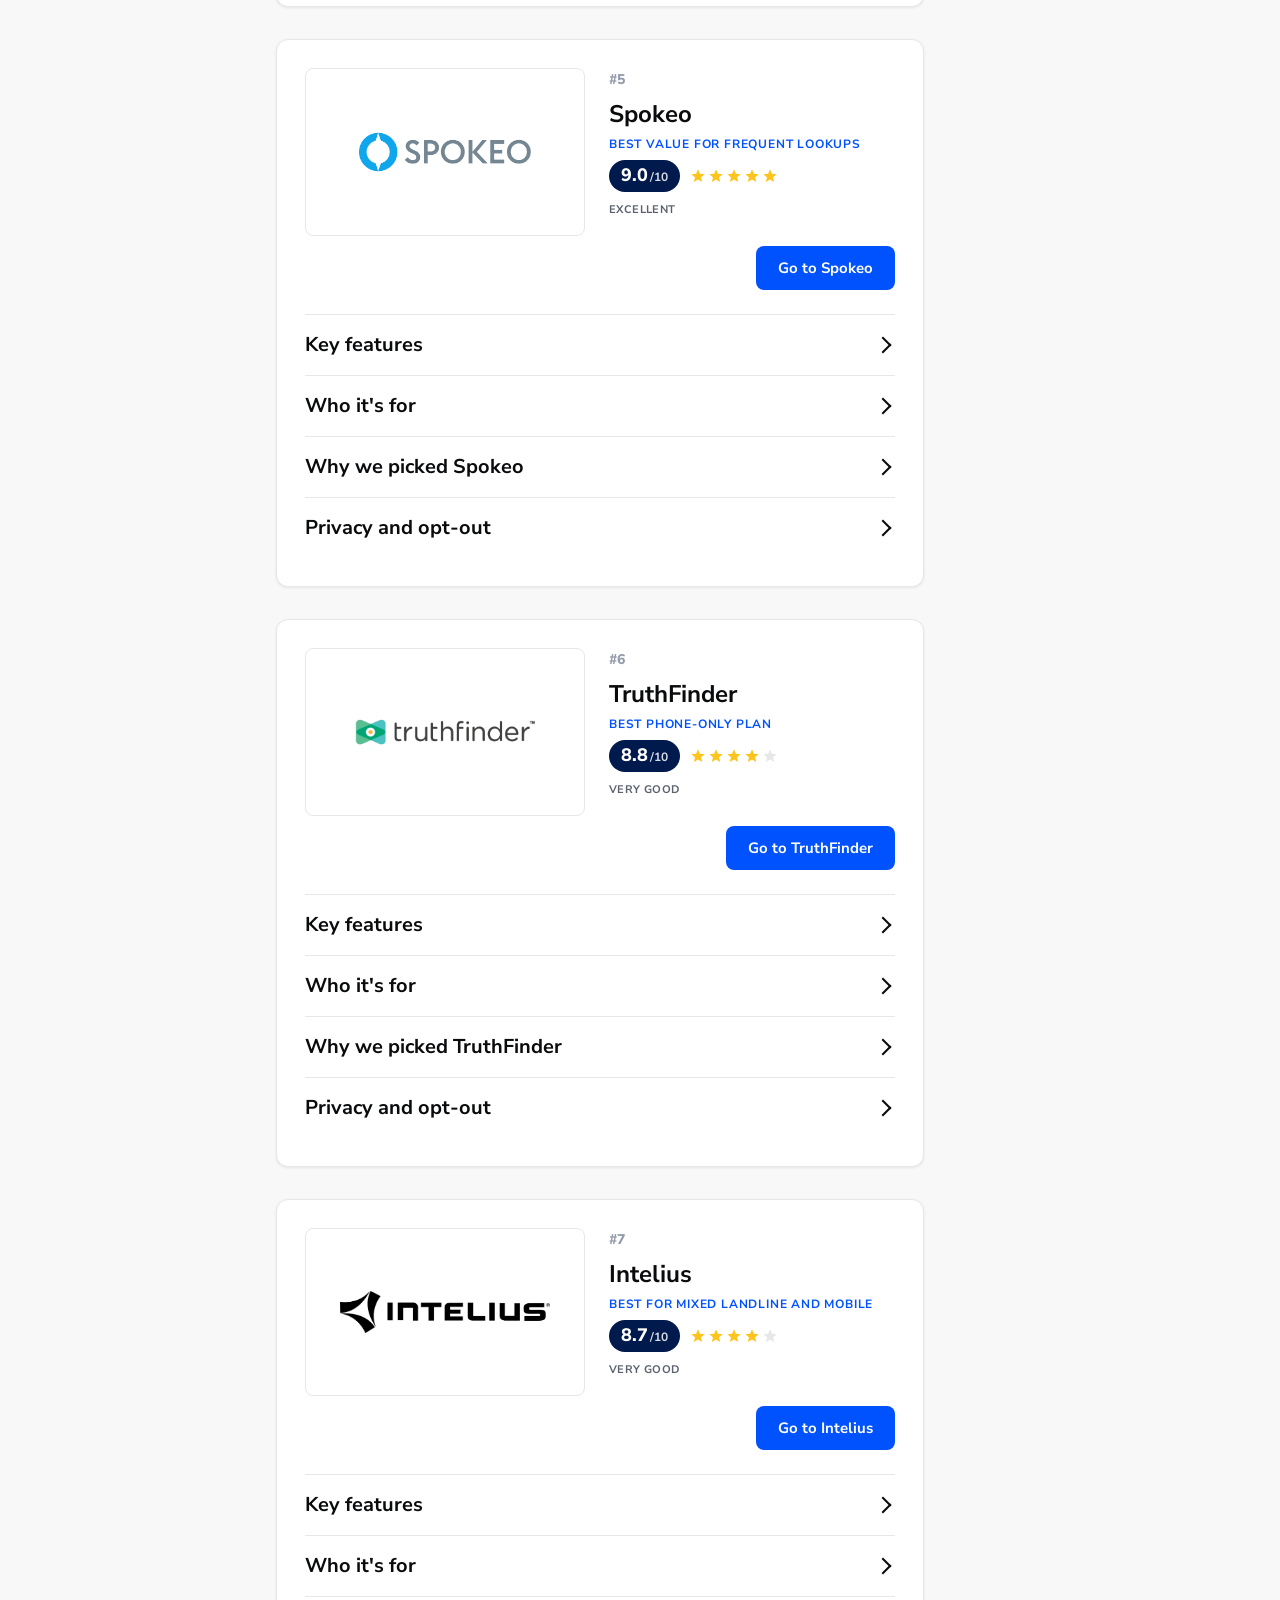
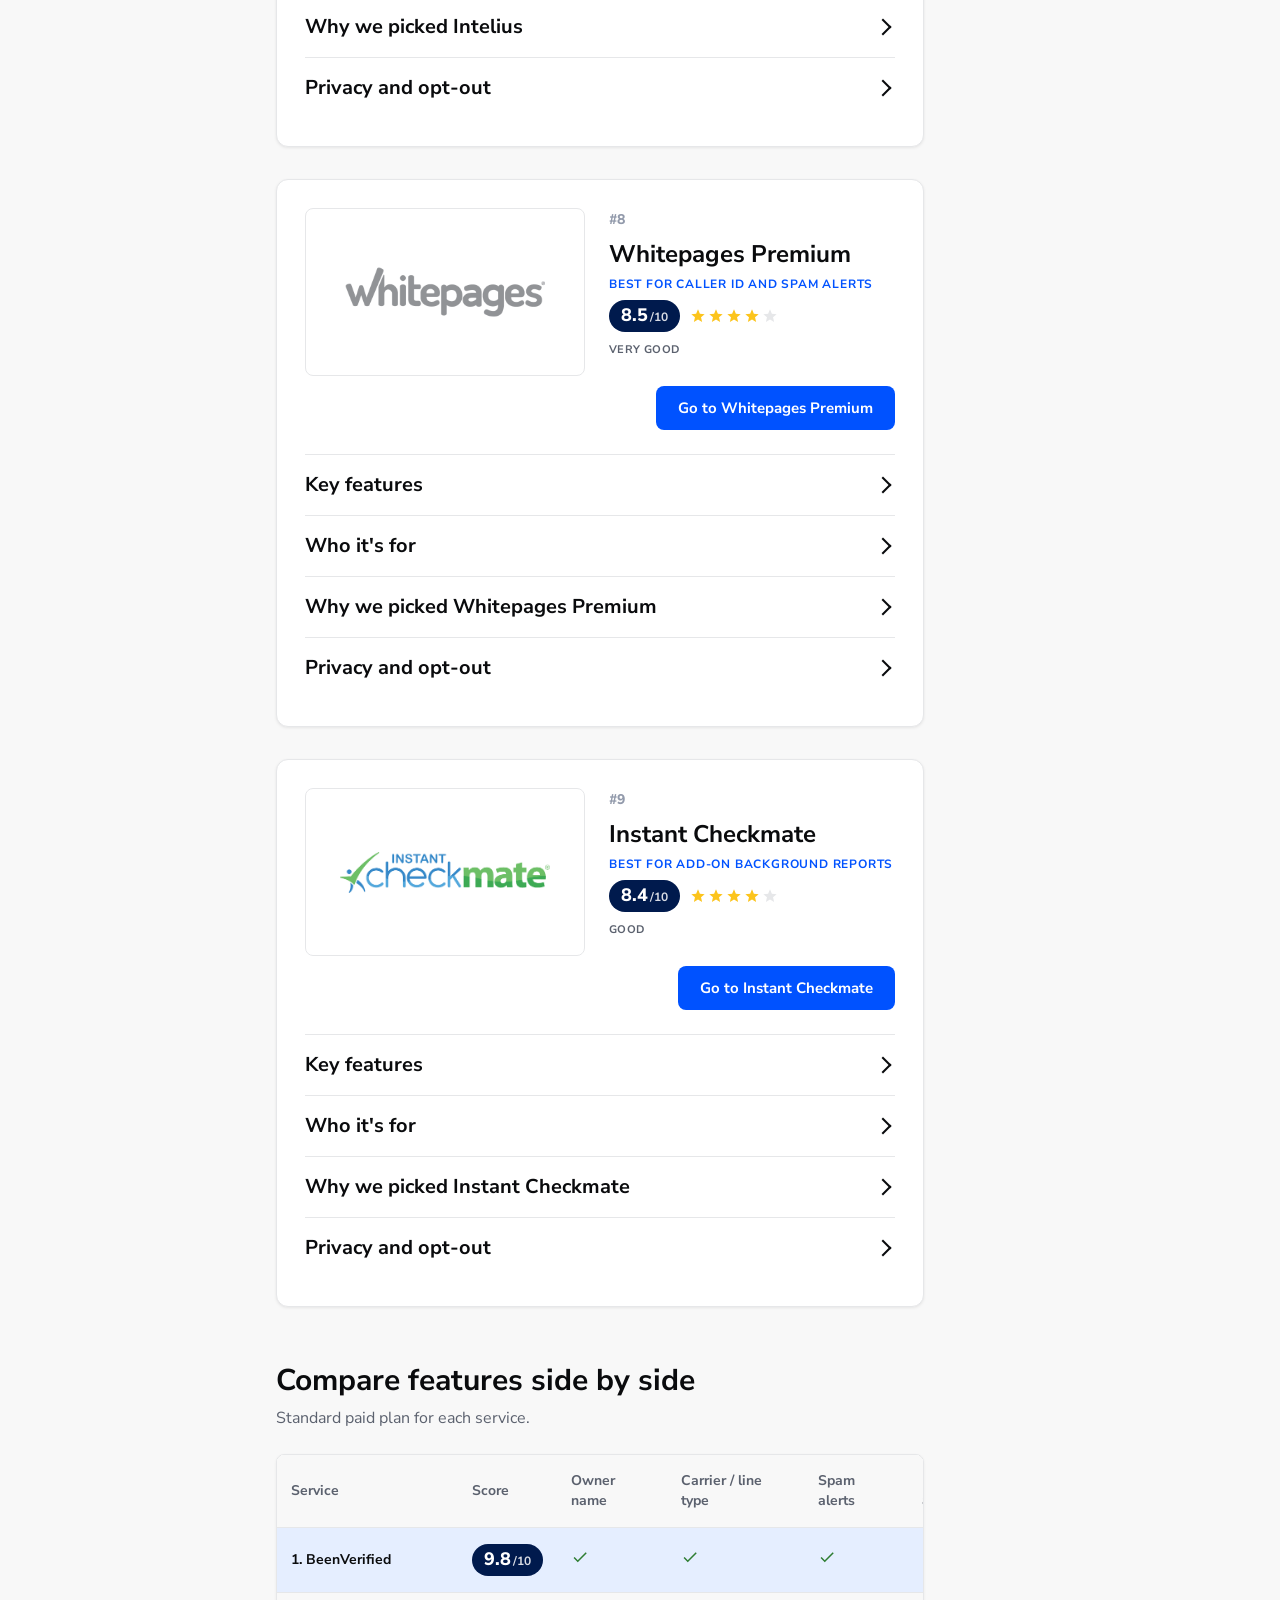
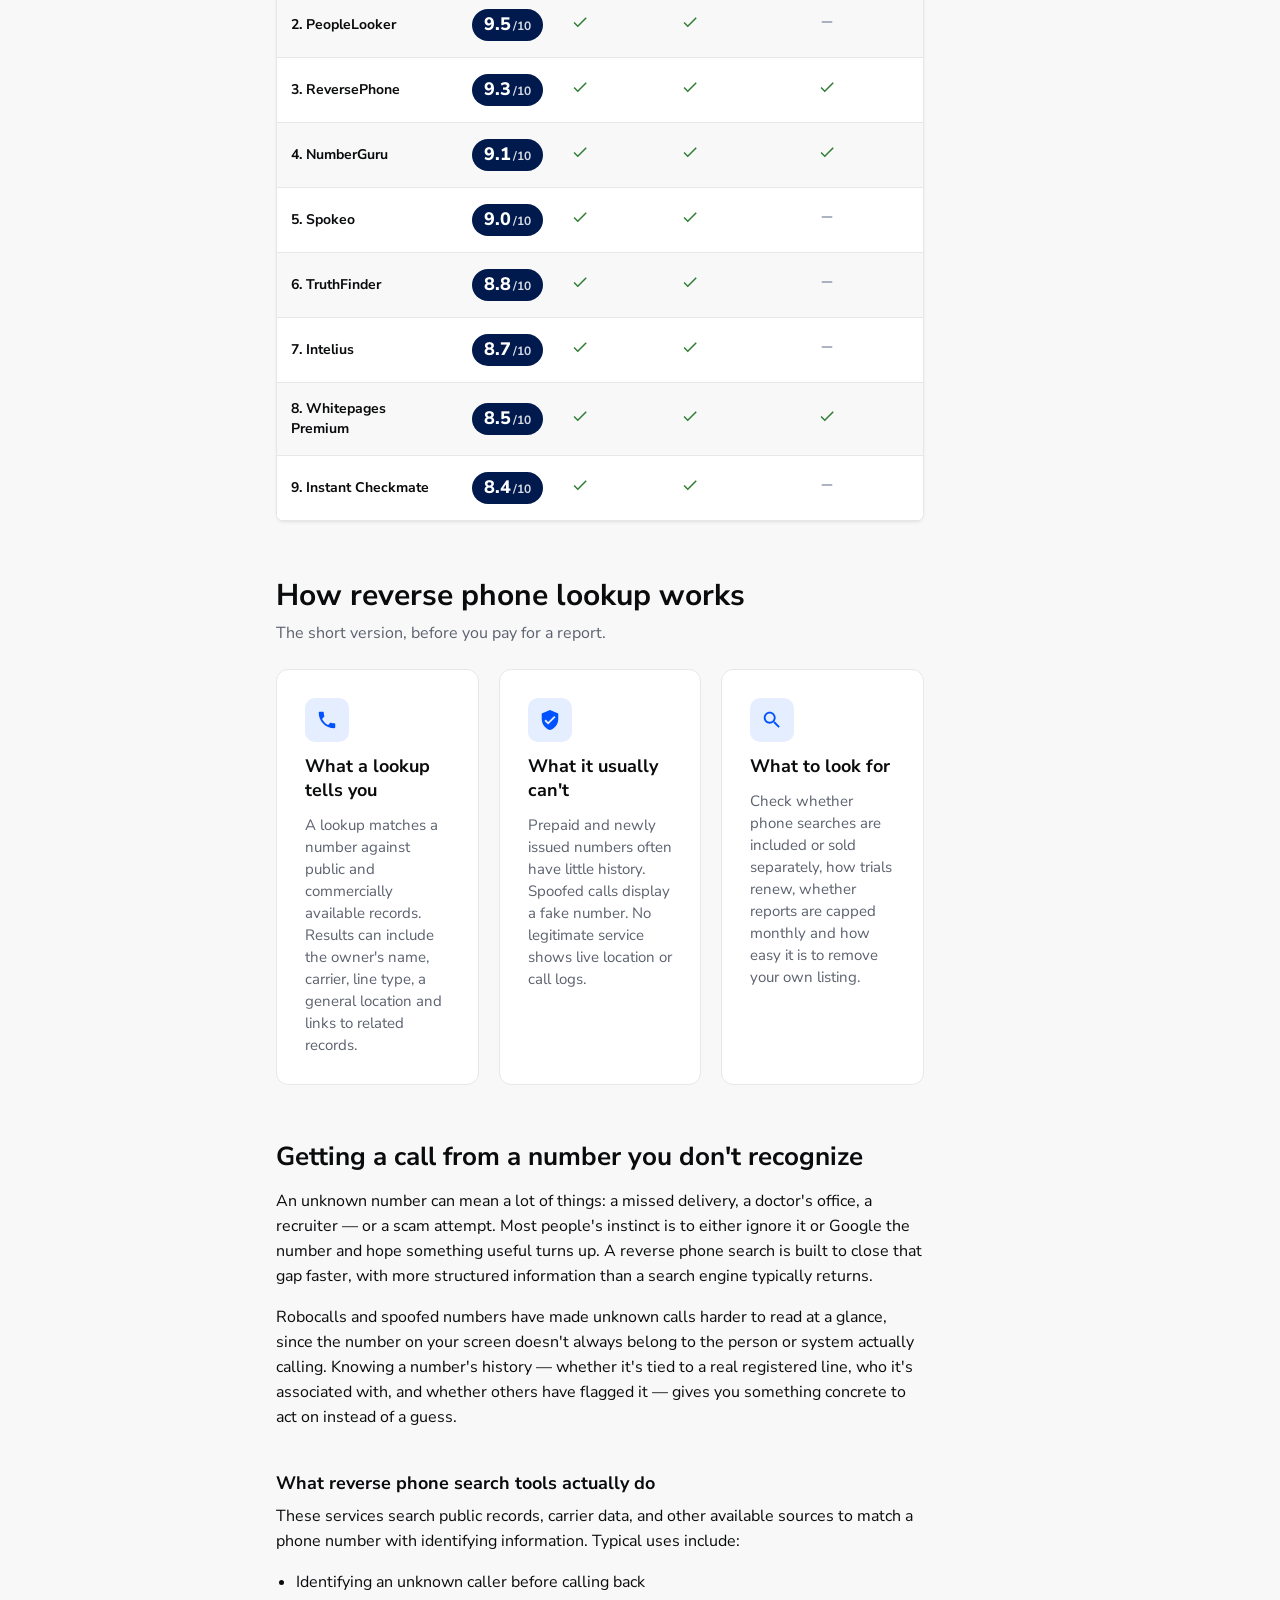
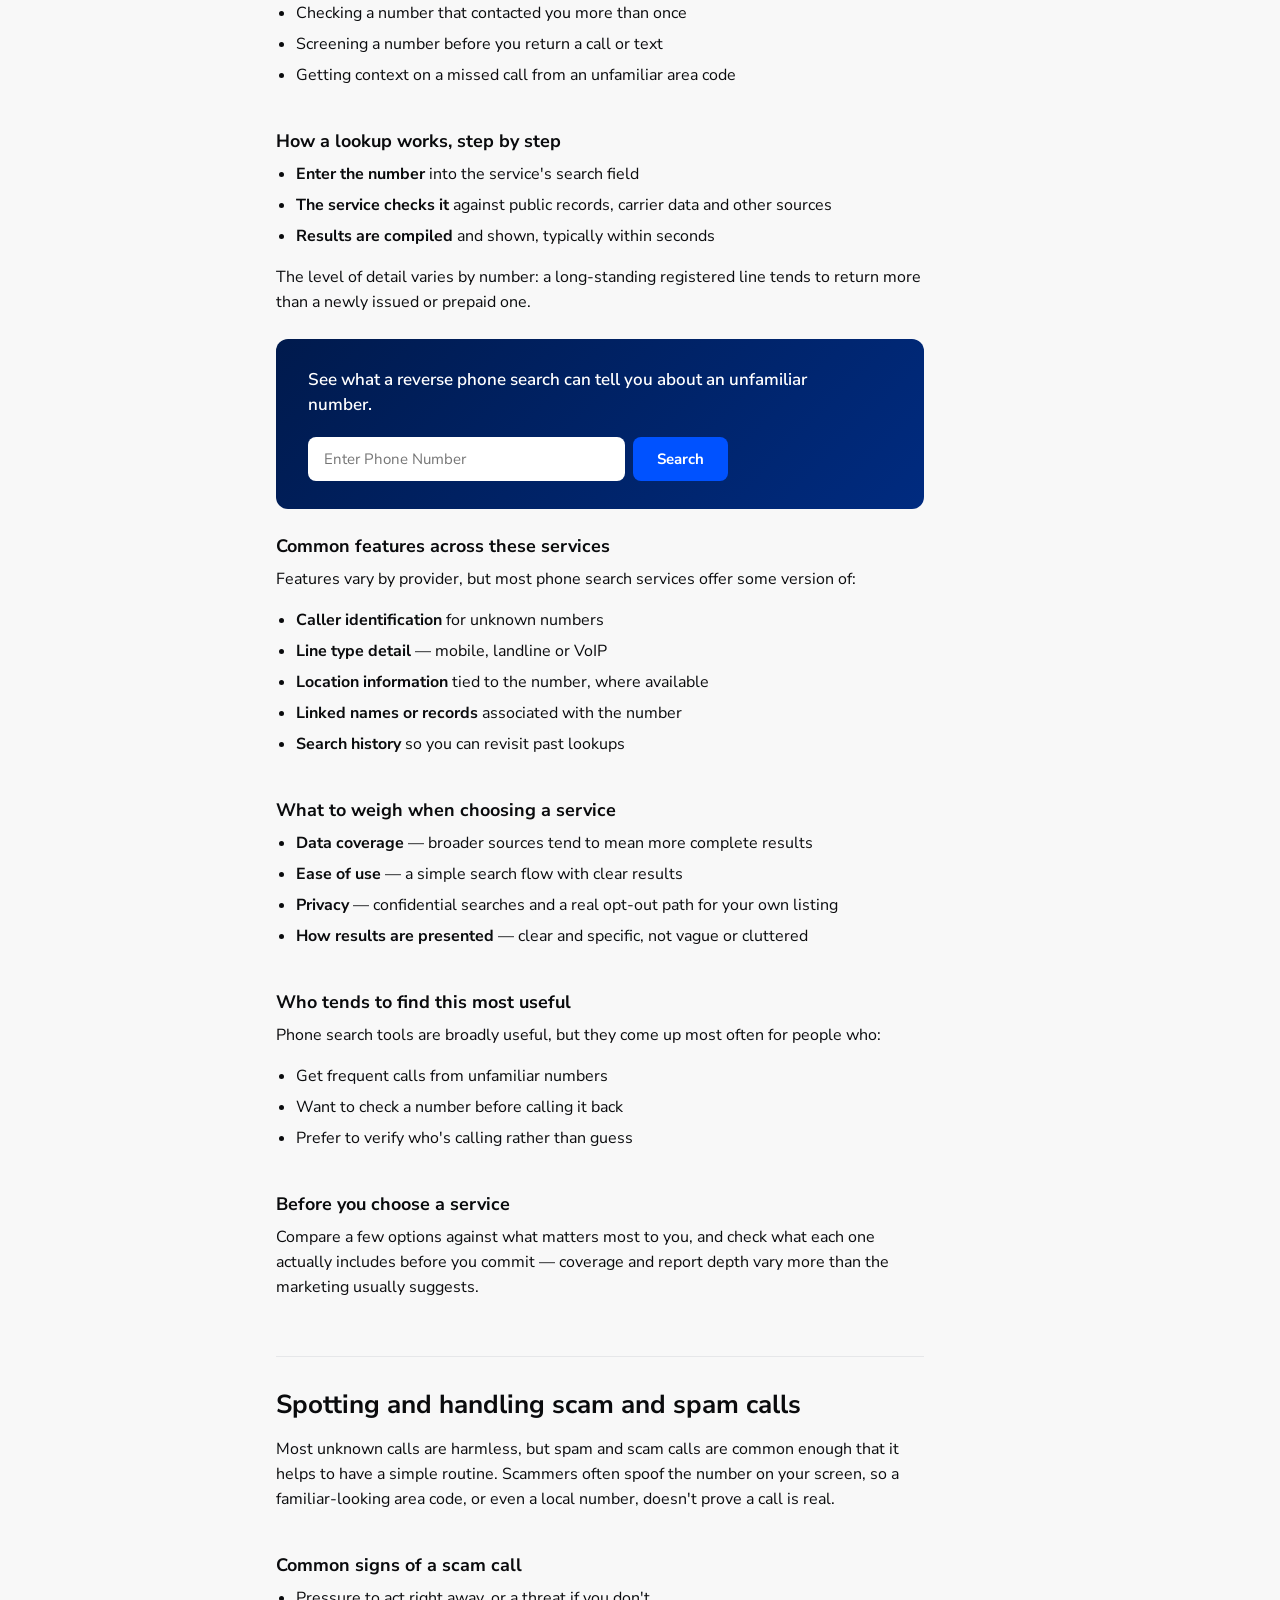
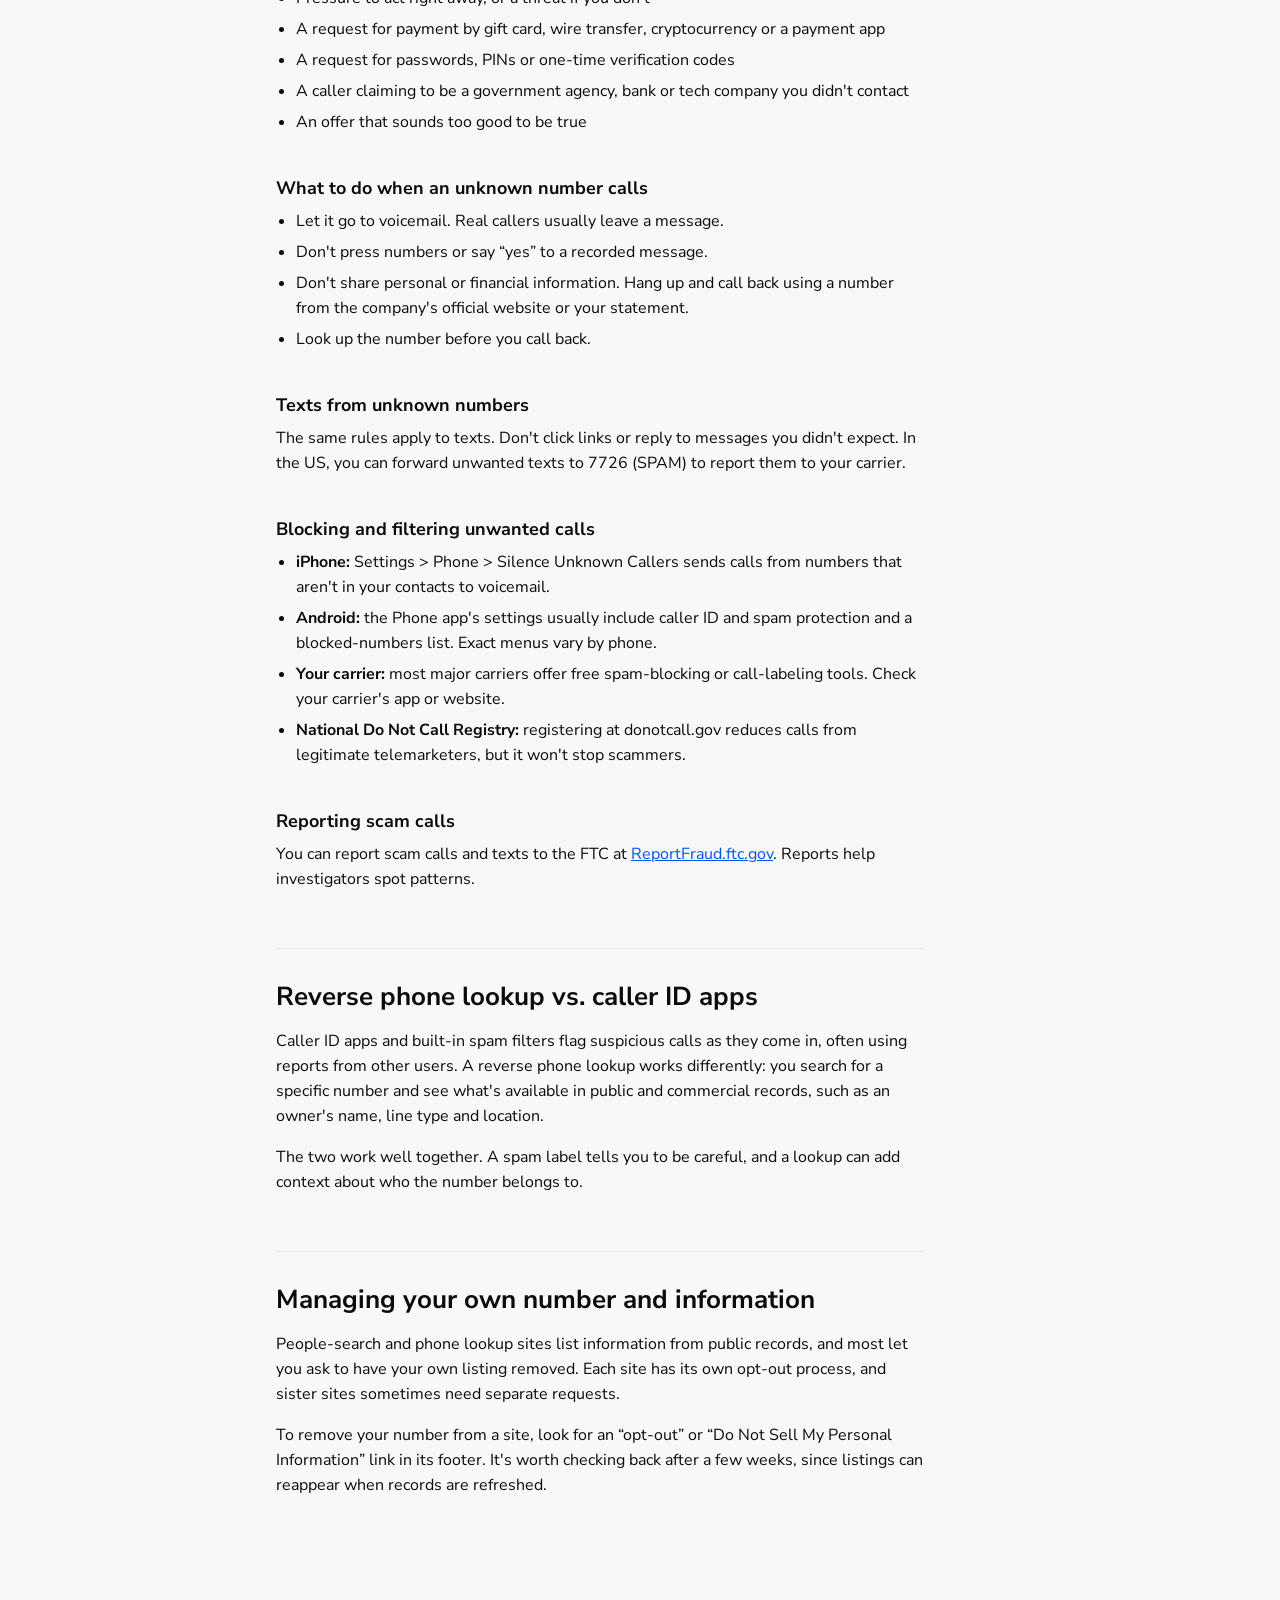
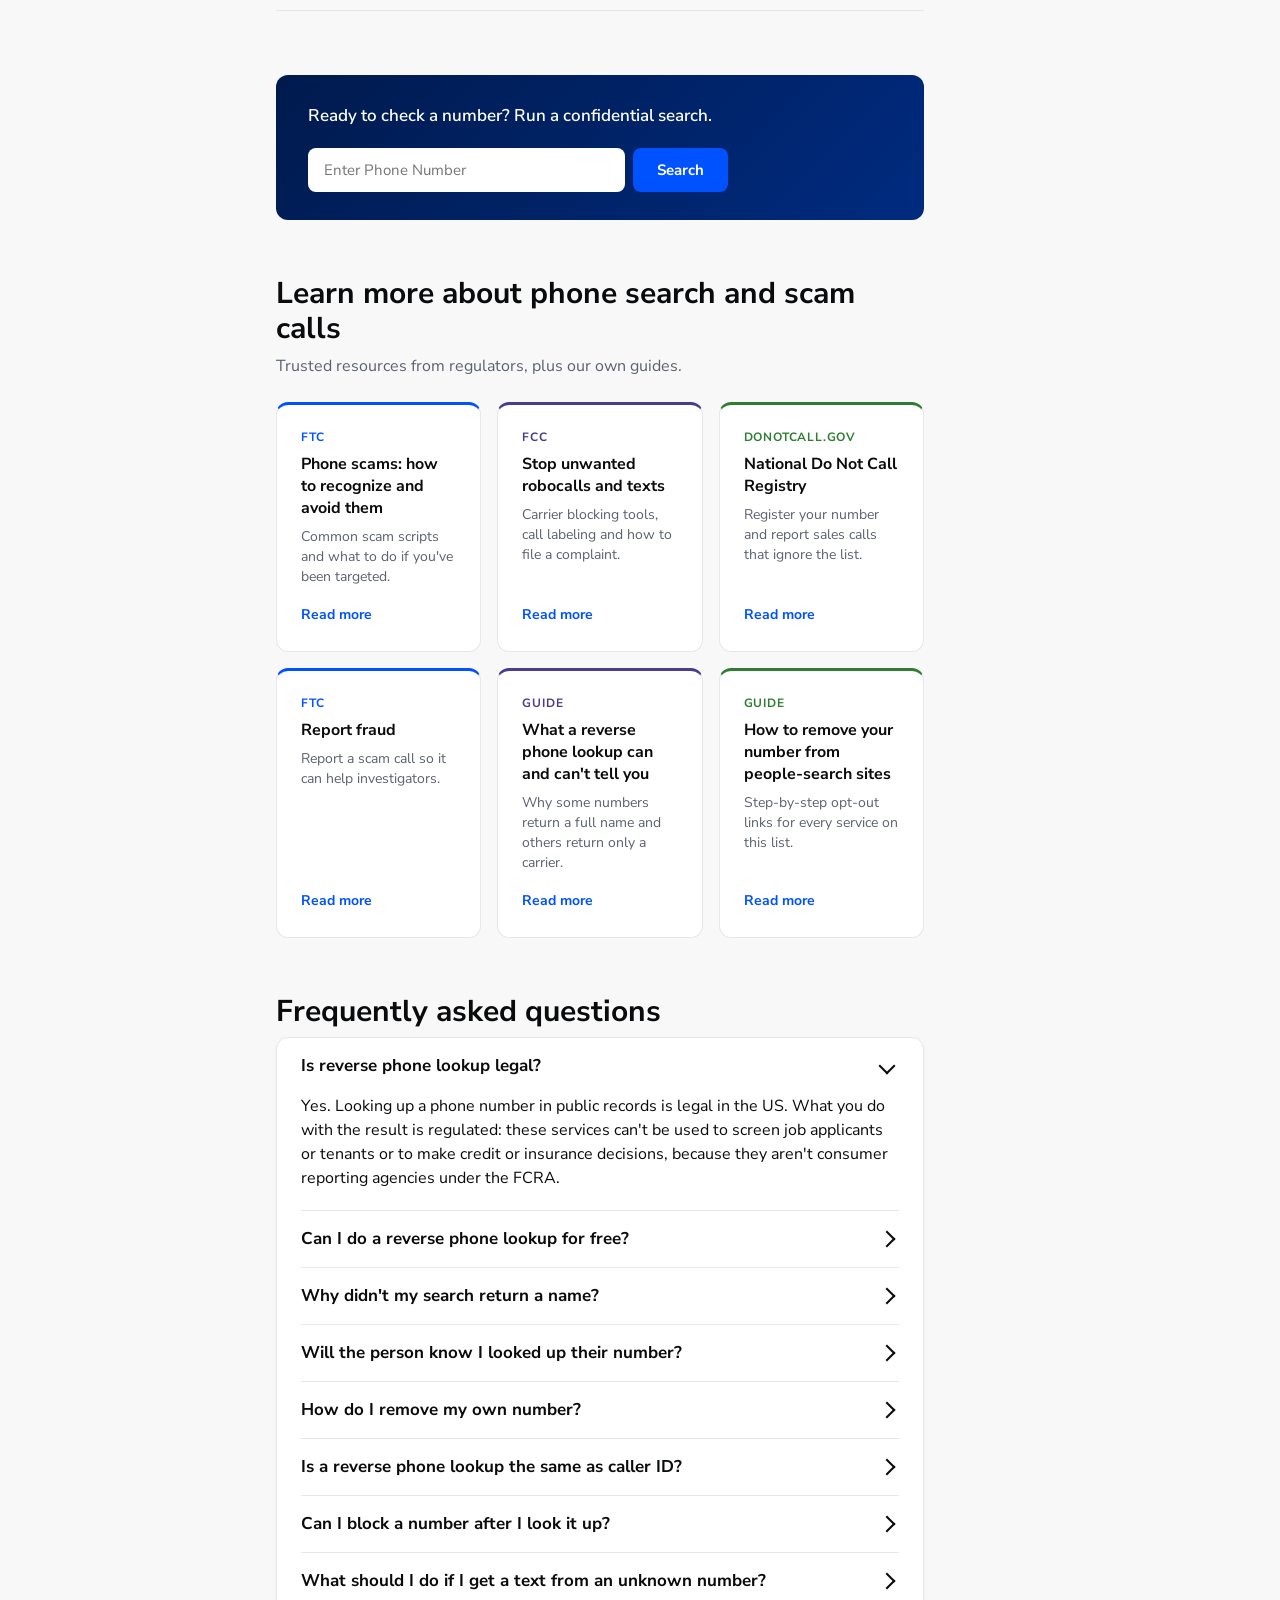
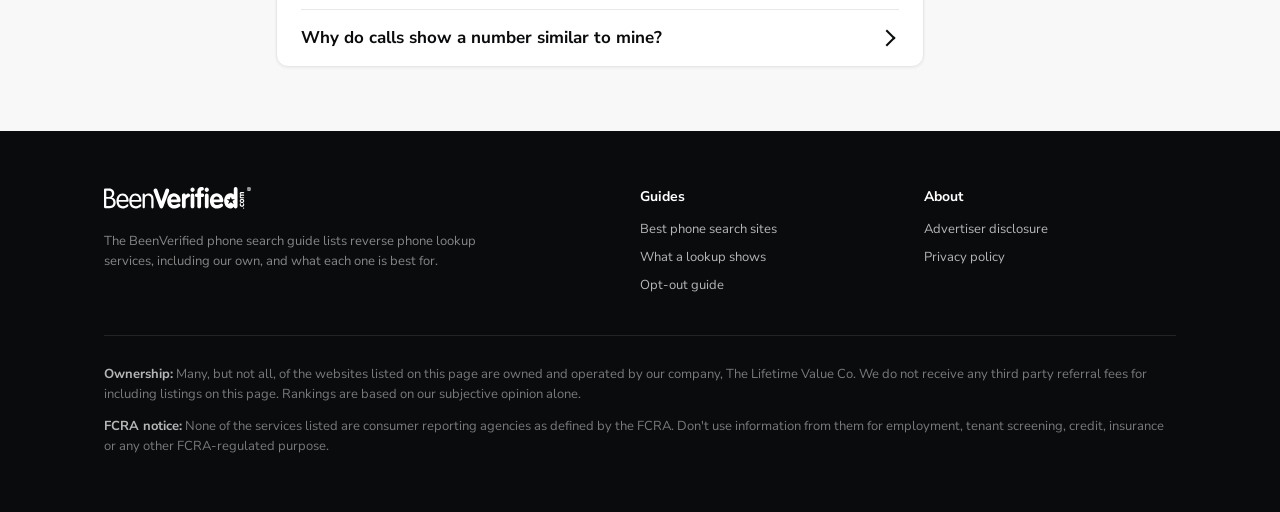
==== commit 8deb5b10: "CTA styling: 8px corners, centered review CTAs on phones, navy score pills - All .btn CTAs use the h" ====
--- a/phone-search/index.html
+++ b/phone-search/index.html
@@ -9,7 +9,7 @@
 <link rel="preconnect" href="https://fonts.gstatic.com" crossorigin>
 <link href="https://fonts.googleapis.com/css2?family=Nunito+Sans:wght@400;600;700;800&amp;display=swap" rel="stylesheet">
 <link rel="stylesheet" href="css/tokens.css?v=69221364">
-<link rel="stylesheet" href="css/page.css?v=78088222">
+<link rel="stylesheet" href="css/page.css?v=ebd0cfd0">
 </head>
 <body>
 <div id="top">
--- a/phone-search/css/page.css
+++ b/phone-search/css/page.css
@@ -94,7 +94,7 @@
   display: inline-flex;
   align-items: center;
   justify-content: center;
-  border-radius: var(--radius-pill);
+  border-radius: 8px;
   background: var(--primary);
   color: #fff;
   font-weight: 700;
@@ -140,7 +140,6 @@
 }
 .search-hero .btn-search {
   padding: 0 24px;
-  border-radius: 8px;
 }
 .search-hero .btn-search .ic {
   fill: #fff;
@@ -655,7 +654,7 @@
   gap: 2px;
   padding: 4px 12px;
   border-radius: var(--radius-pill);
-  background: var(--primary);
+  background: var(--navy-900);
   color: #fff;
   font-weight: 800;
   font-size: 18px;
@@ -1251,6 +1250,9 @@
   .foot {
     grid-template-columns: minmax(0, 1fr);
   }
+  .card-cta {
+    justify-content: center;
+  }
   .pick {
     grid-template-columns: 24px 72px minmax(0, 1fr) auto;
     gap: 10px 12px;
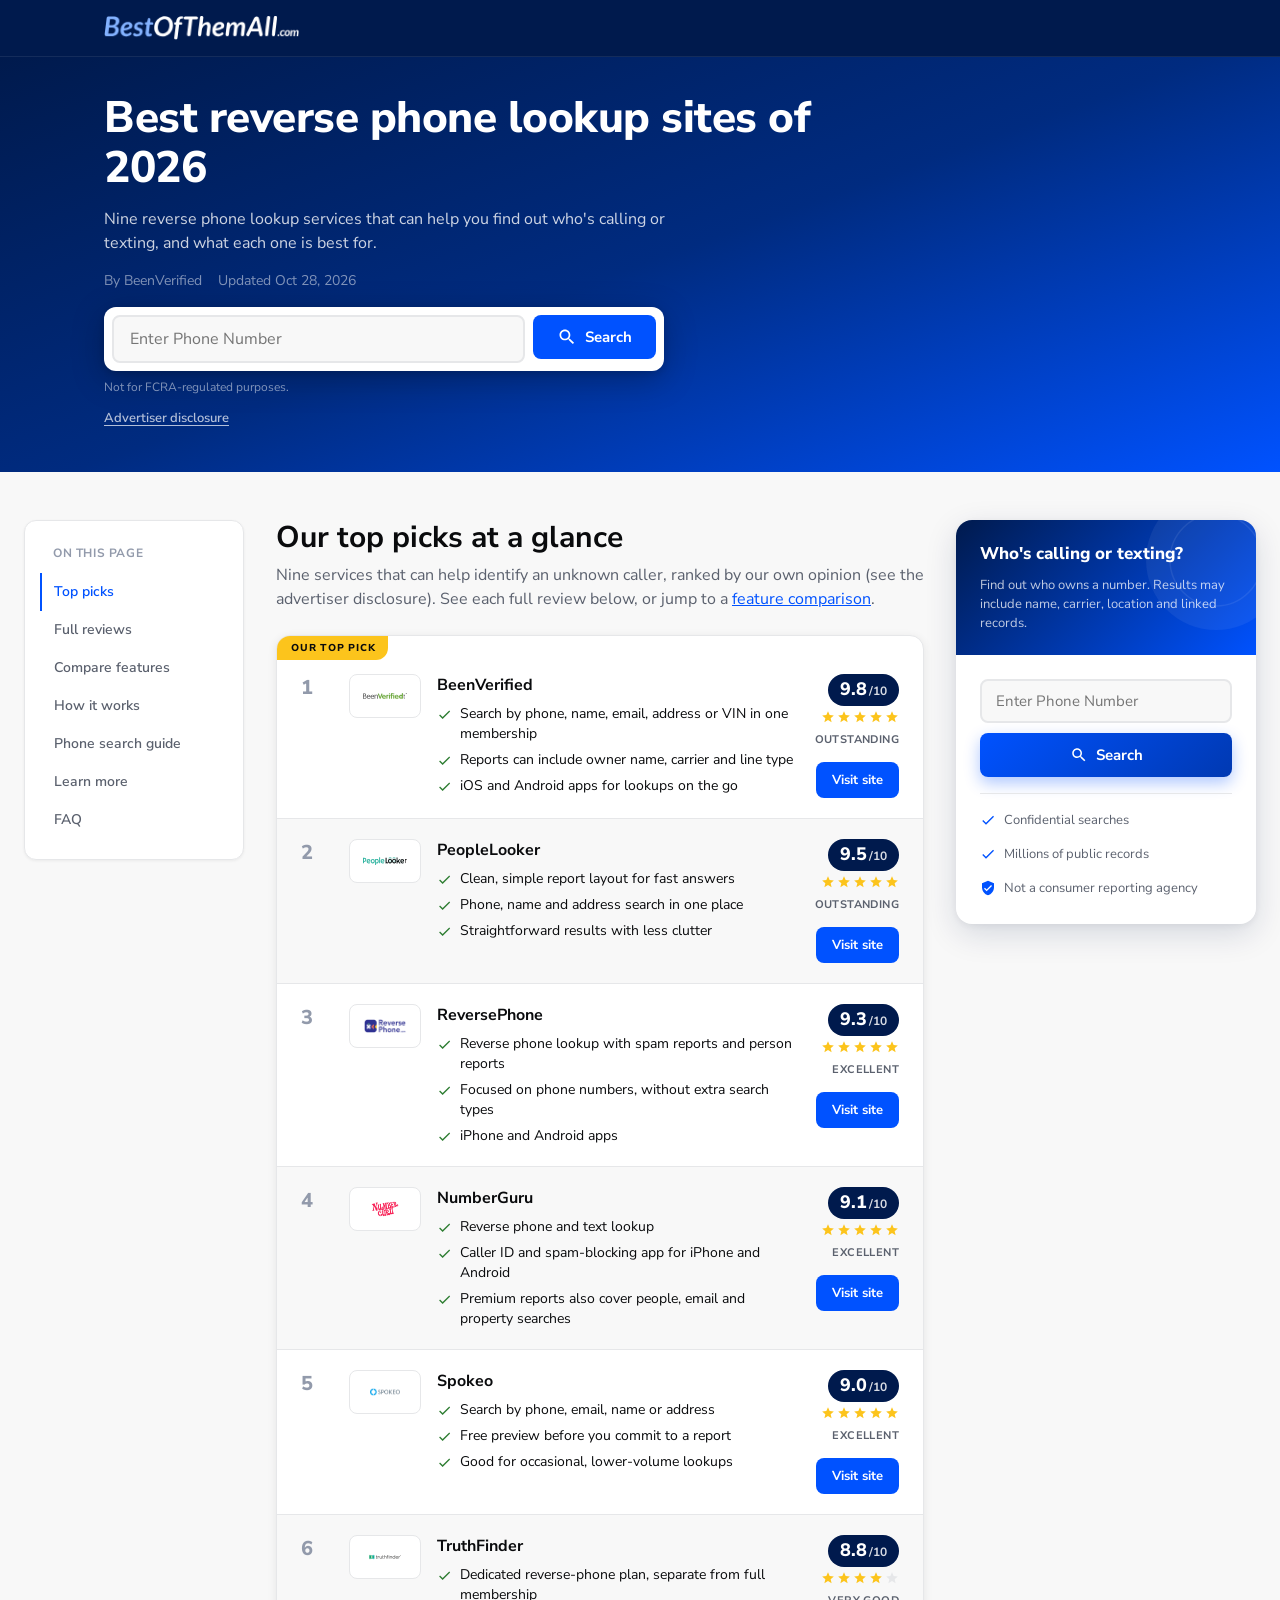
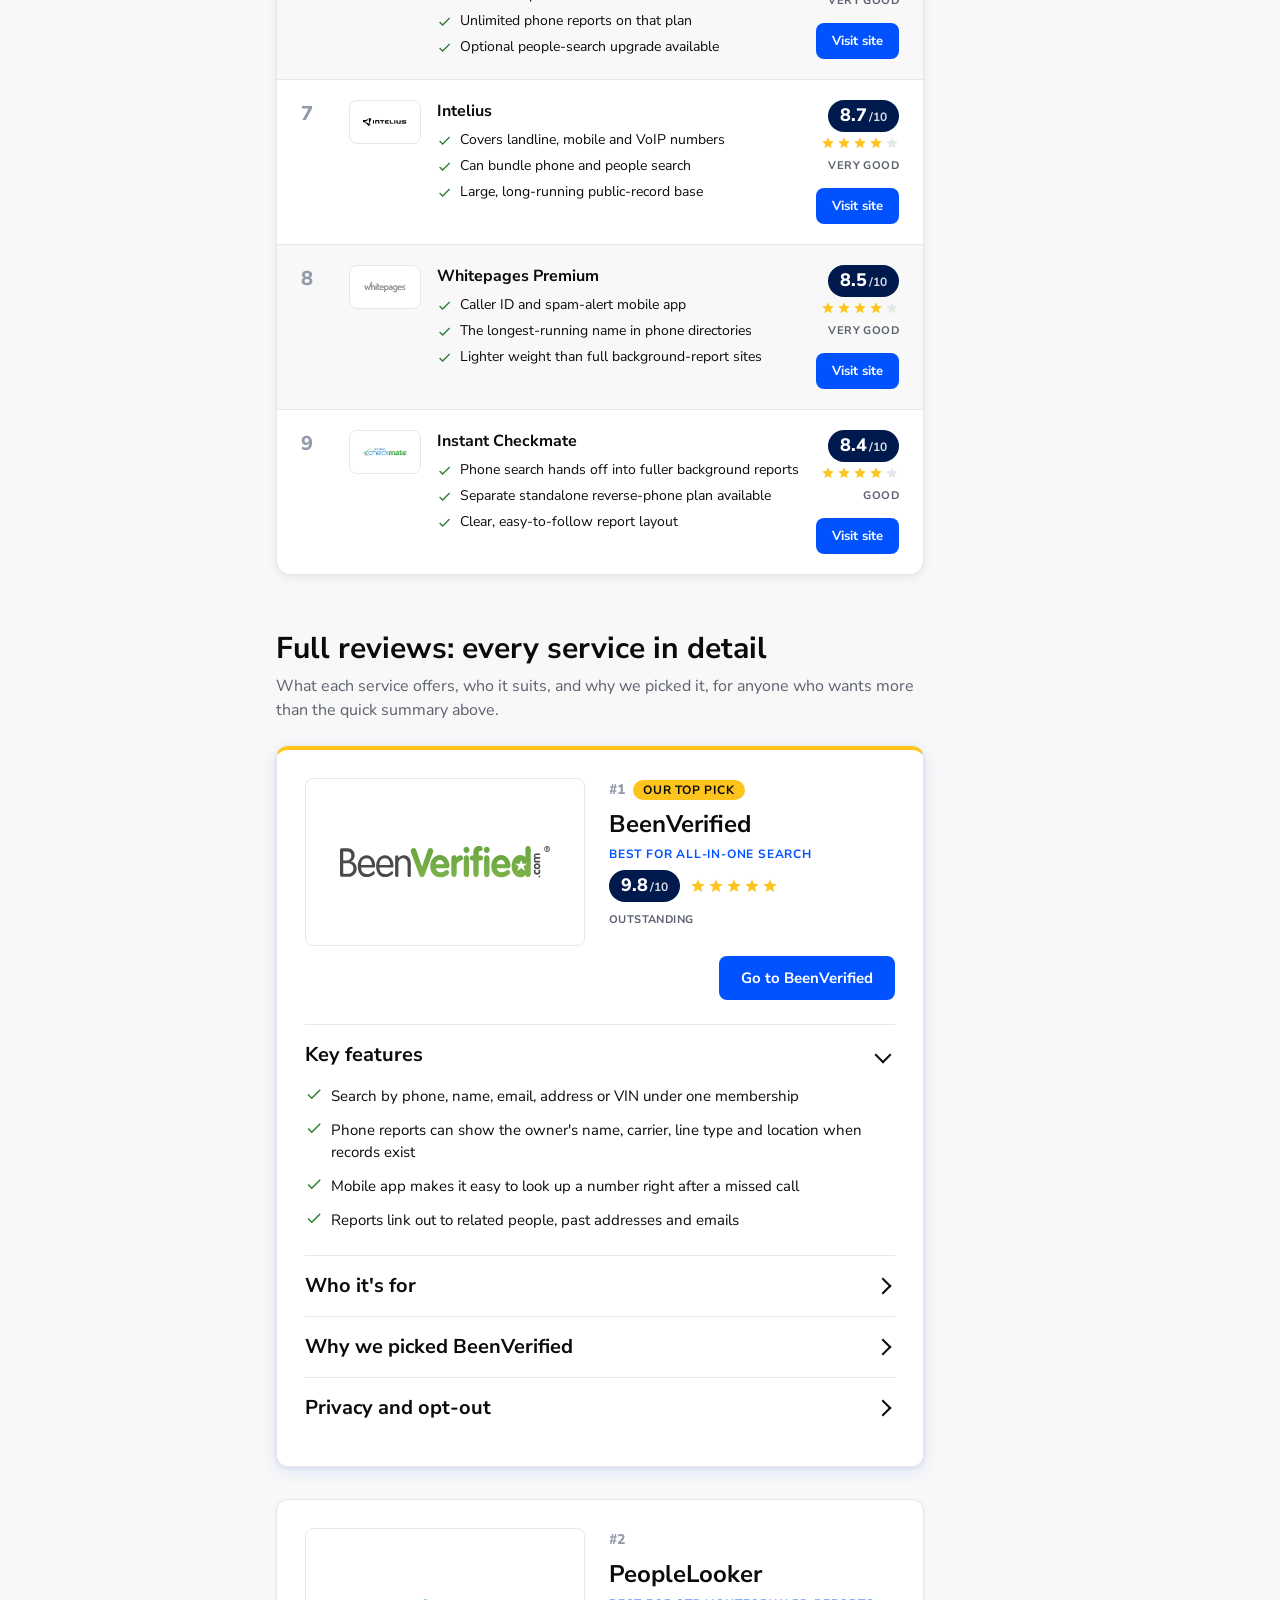
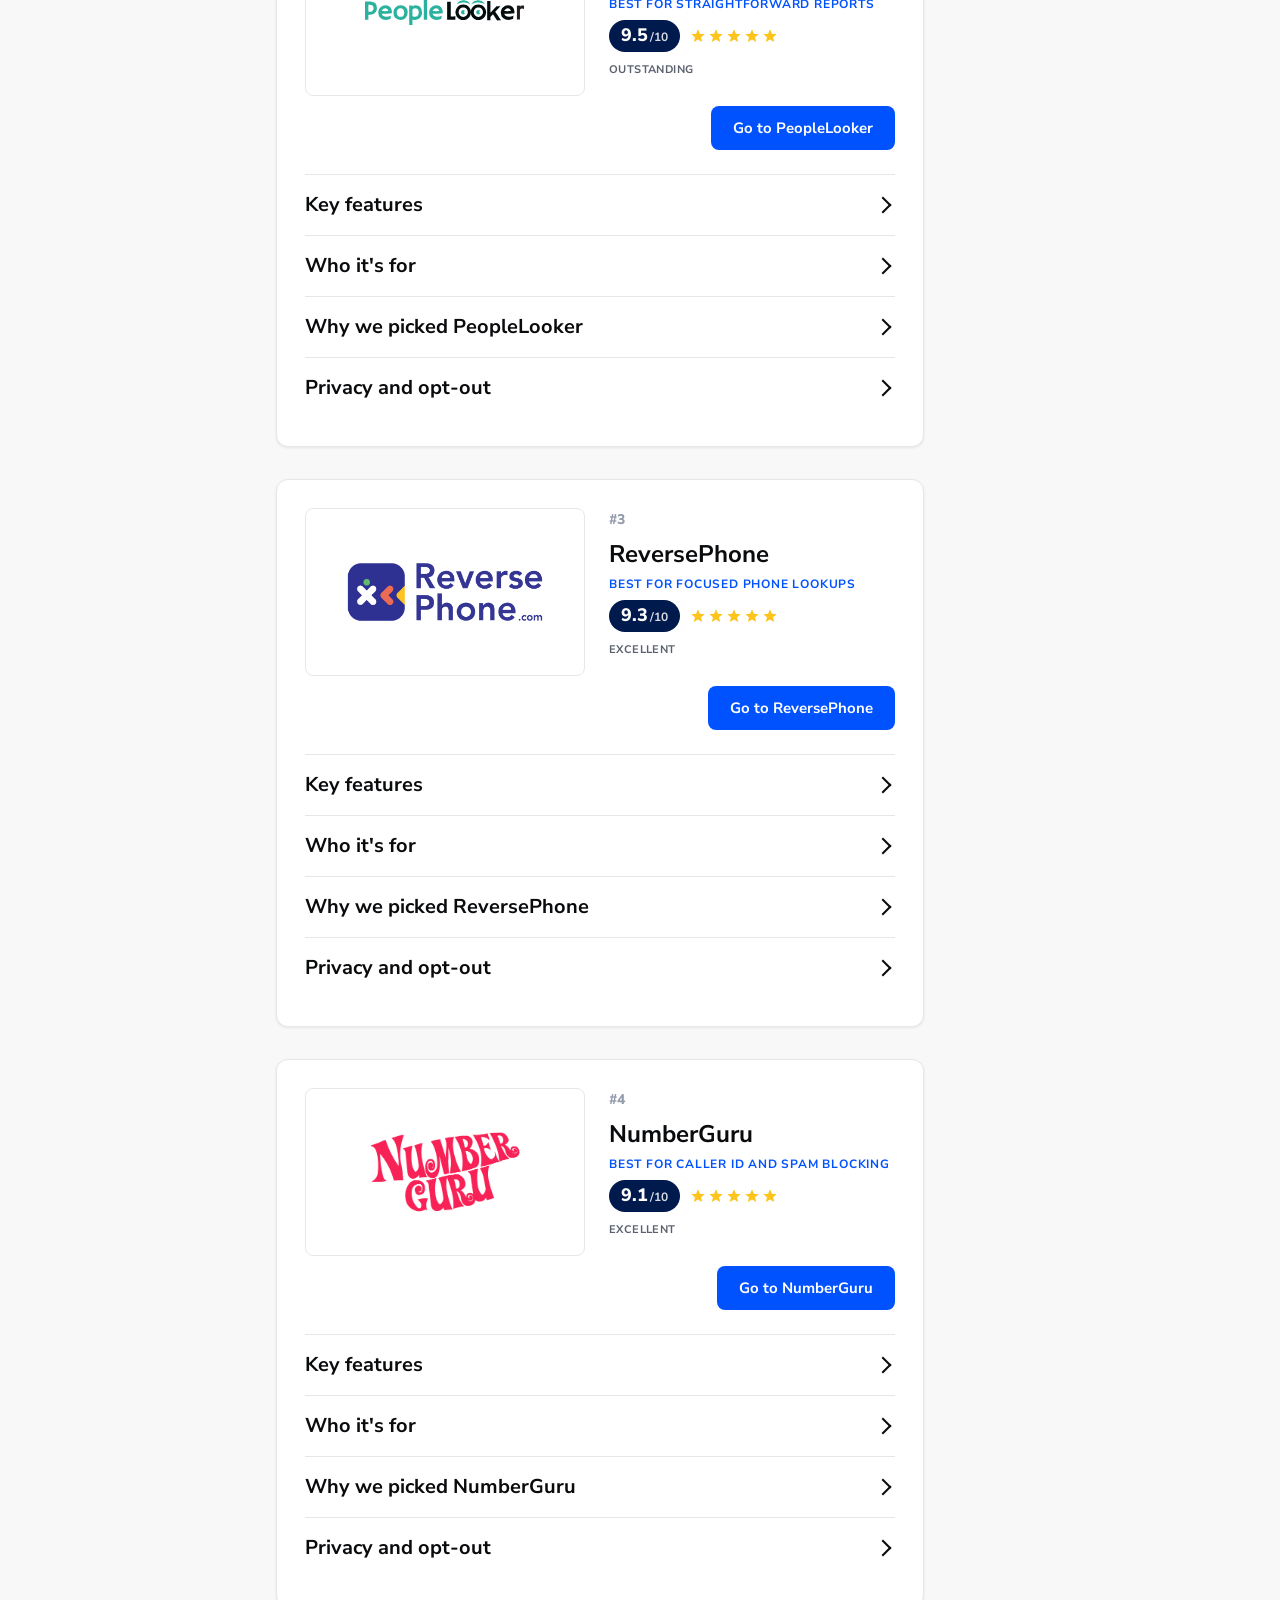
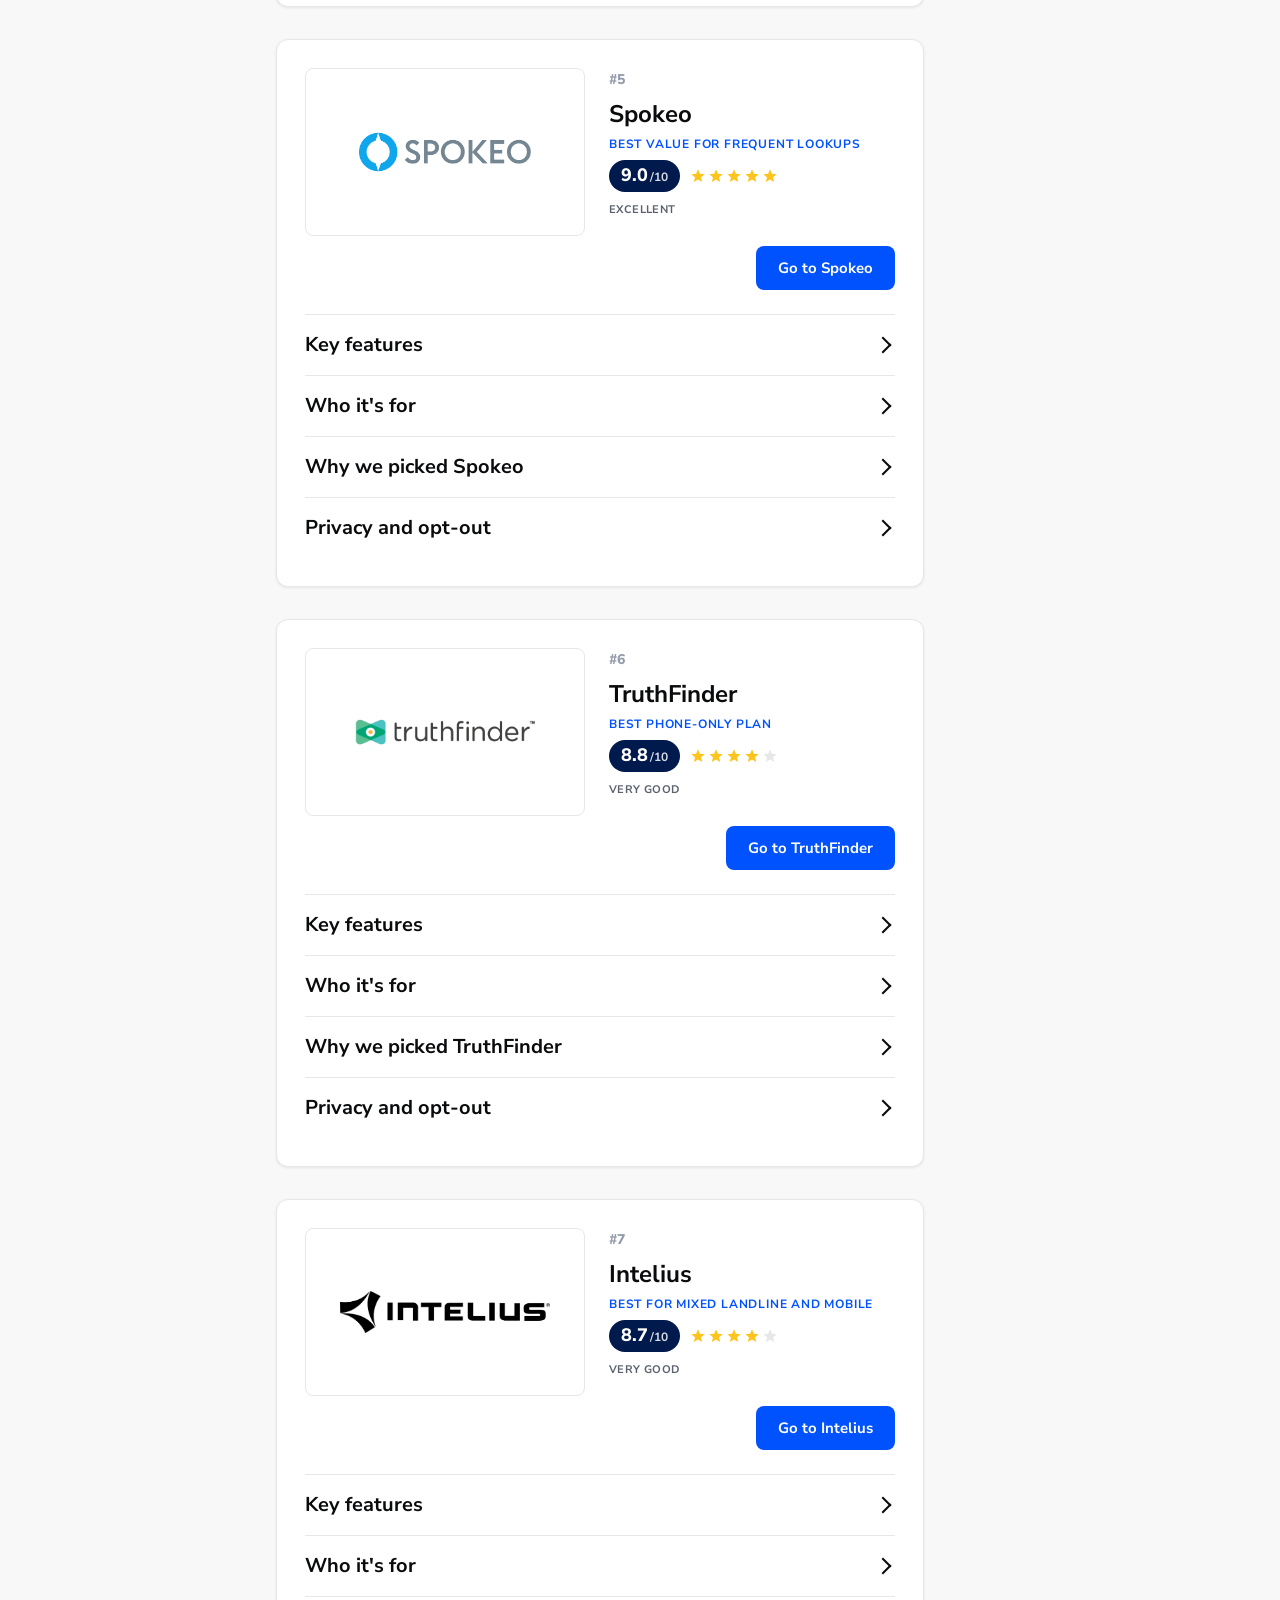
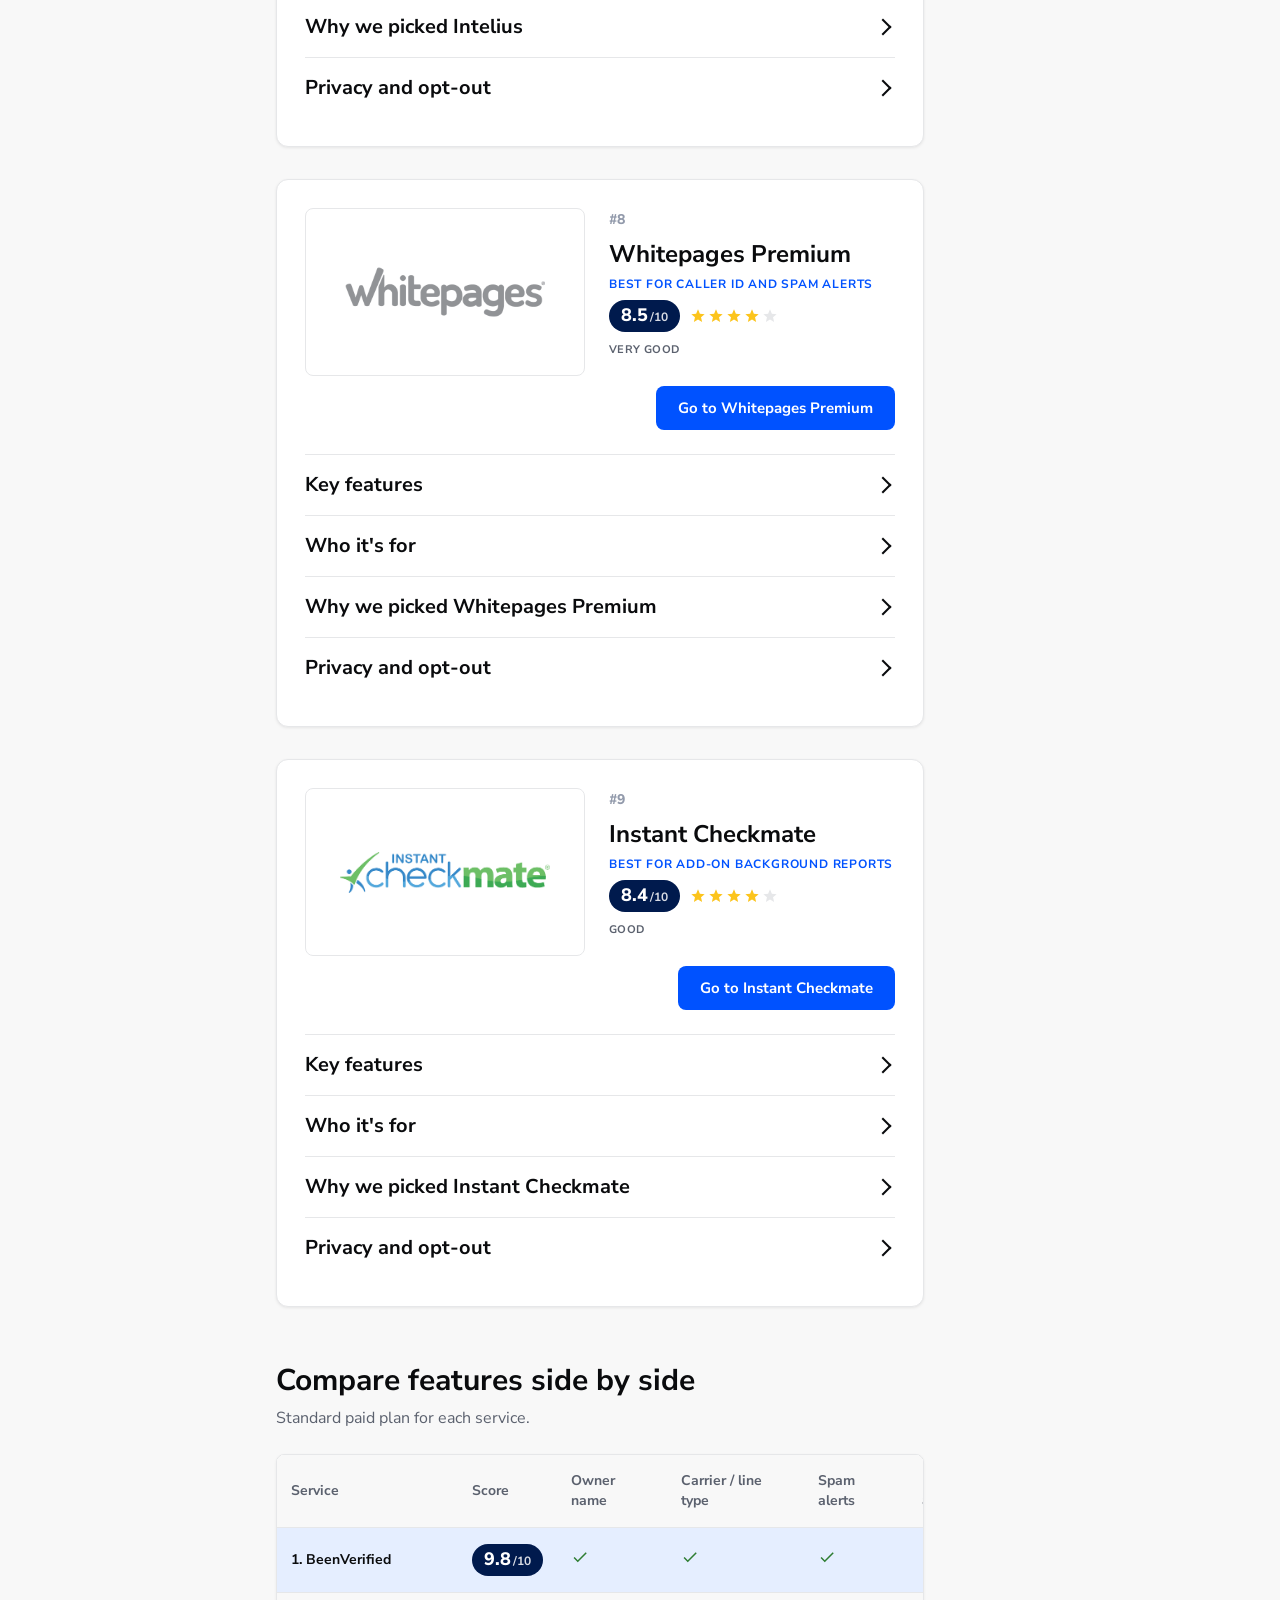
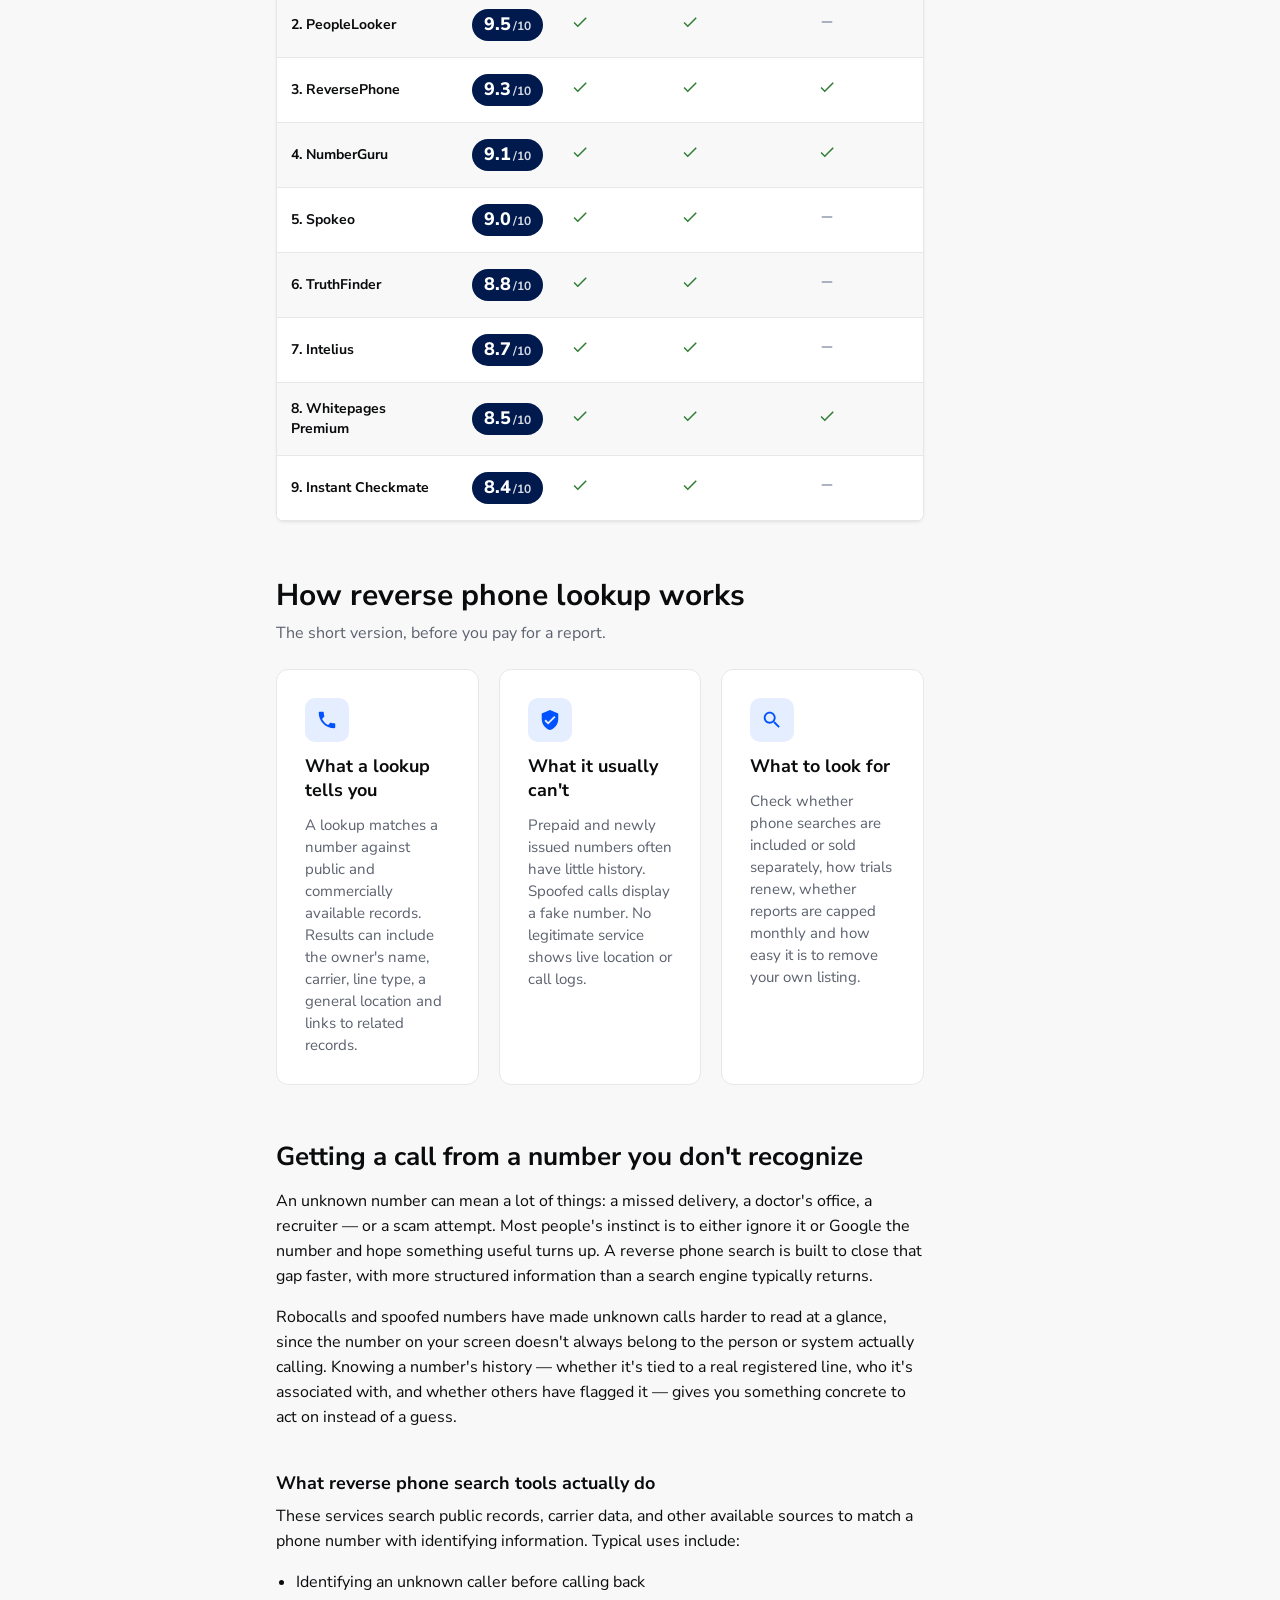
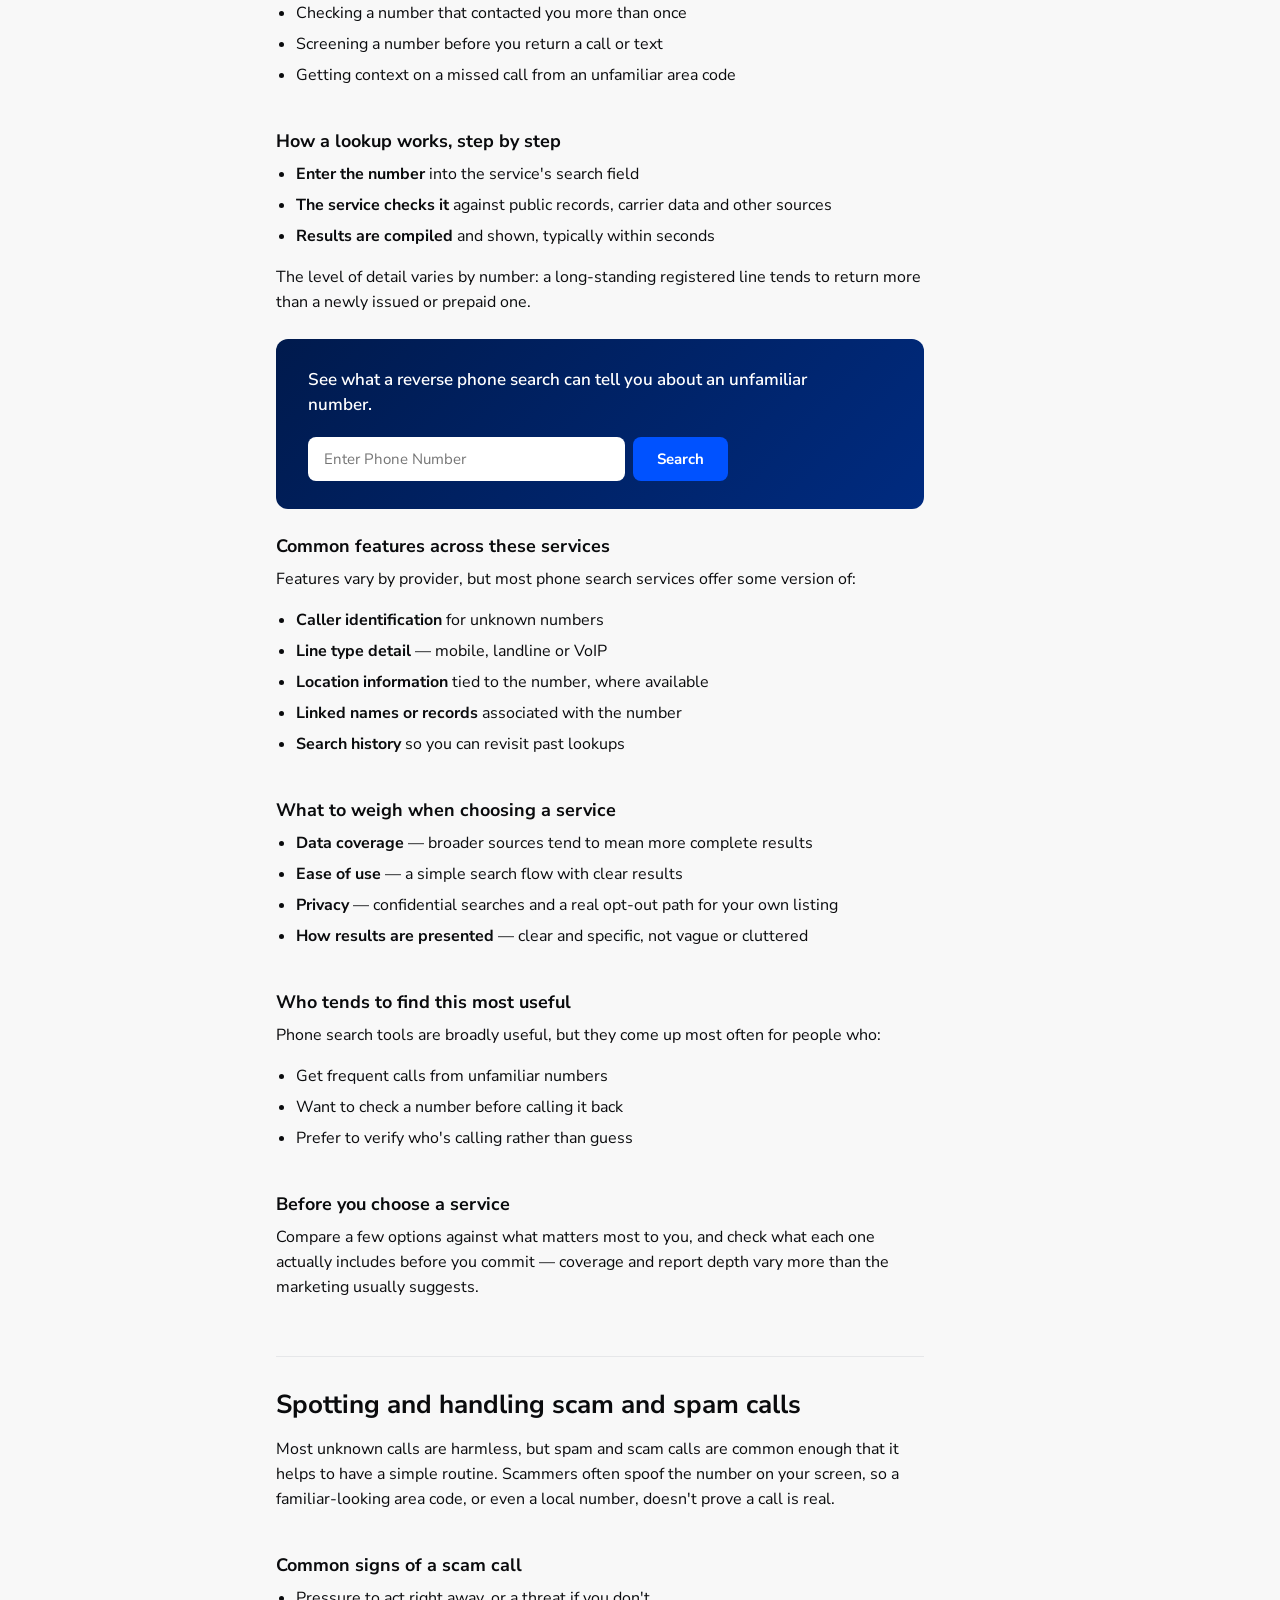
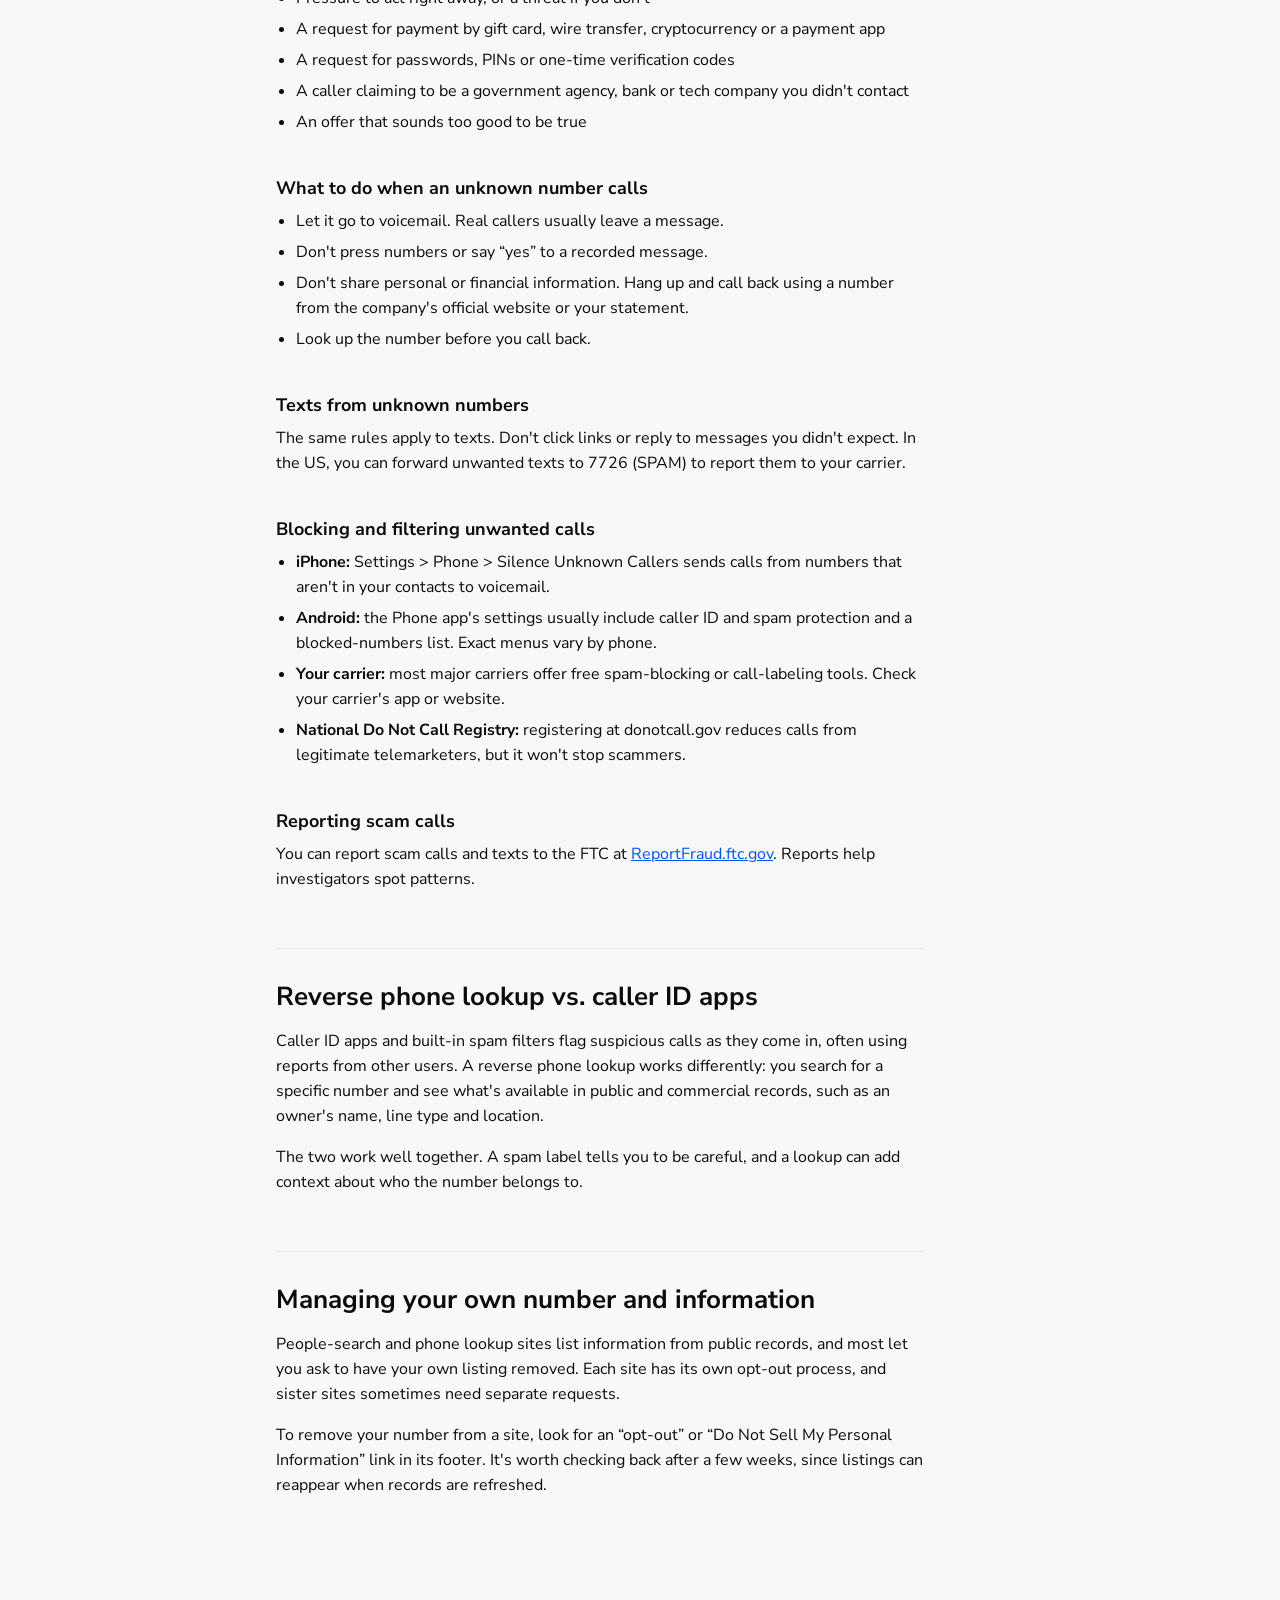
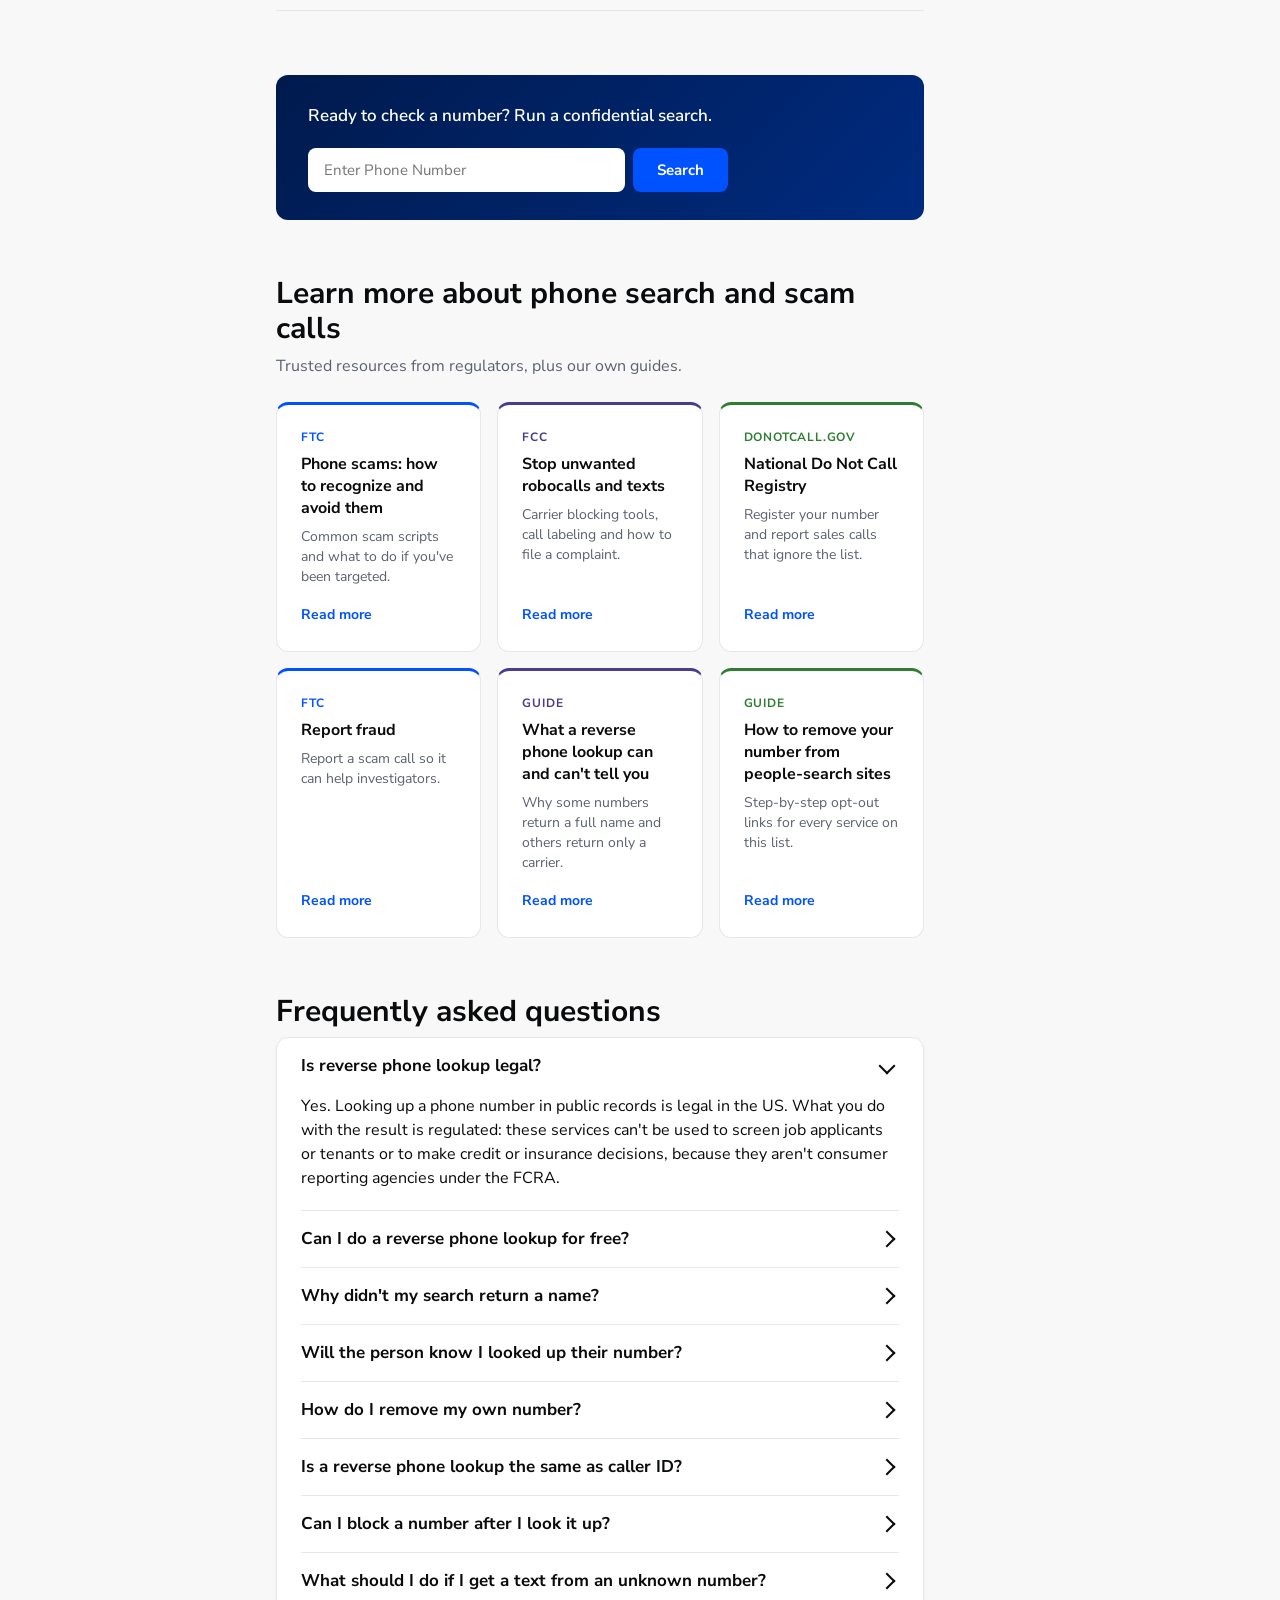
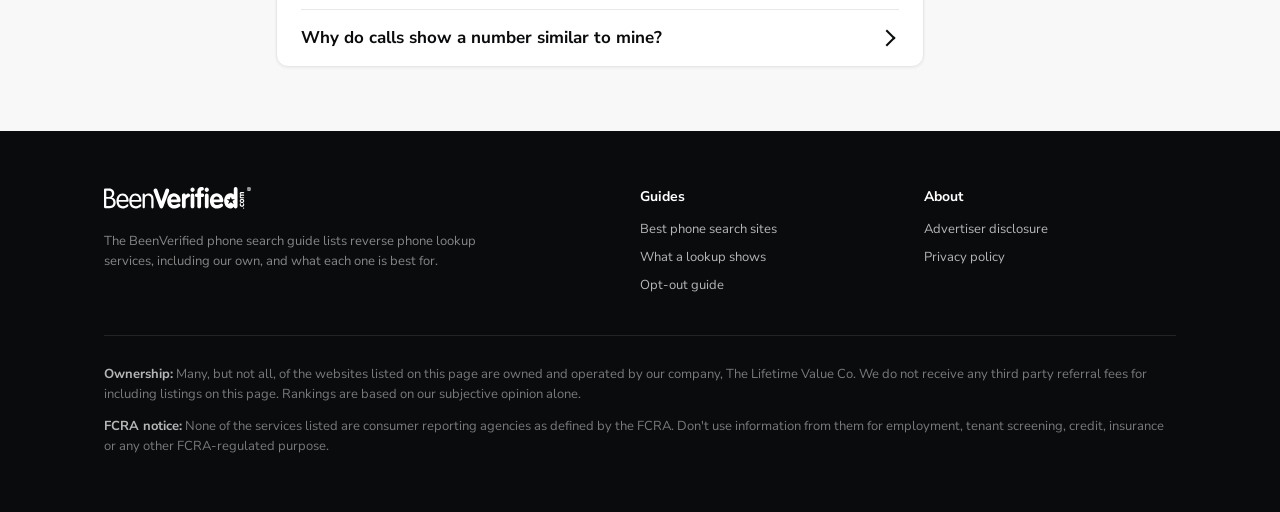
==== commit 158d1a1e: "Replace navbar logo with BestofThemAll Header uses assets/bestofthemall.png; drop the white filter t" ====
--- a/phone-search/index.html
+++ b/phone-search/index.html
@@ -9,13 +9,13 @@
 <link rel="preconnect" href="https://fonts.gstatic.com" crossorigin>
 <link href="https://fonts.googleapis.com/css2?family=Nunito+Sans:wght@400;600;700;800&amp;display=swap" rel="stylesheet">
 <link rel="stylesheet" href="css/tokens.css?v=69221364">
-<link rel="stylesheet" href="css/page.css?v=ebd0cfd0">
+<link rel="stylesheet" href="css/page.css?v=7db96518">
 </head>
 <body>
 <div id="top">
 
 <header class="site-header">
-  <div class="wrap site-header-in"><img class="site-logo" src="assets/beenverified.svg" alt="BeenVerified phone search guide"></div>
+  <div class="wrap site-header-in"><img class="site-logo" src="assets/bestofthemall.png" alt="BestofThemAll"></div>
 </header>
 
 <section class="hero">
--- a/phone-search/css/page.css
+++ b/phone-search/css/page.css
@@ -165,7 +165,6 @@
 }
 .site-logo {
   height: 24px;
-  filter: brightness(0) invert(1);
 }
 
 .hero {
